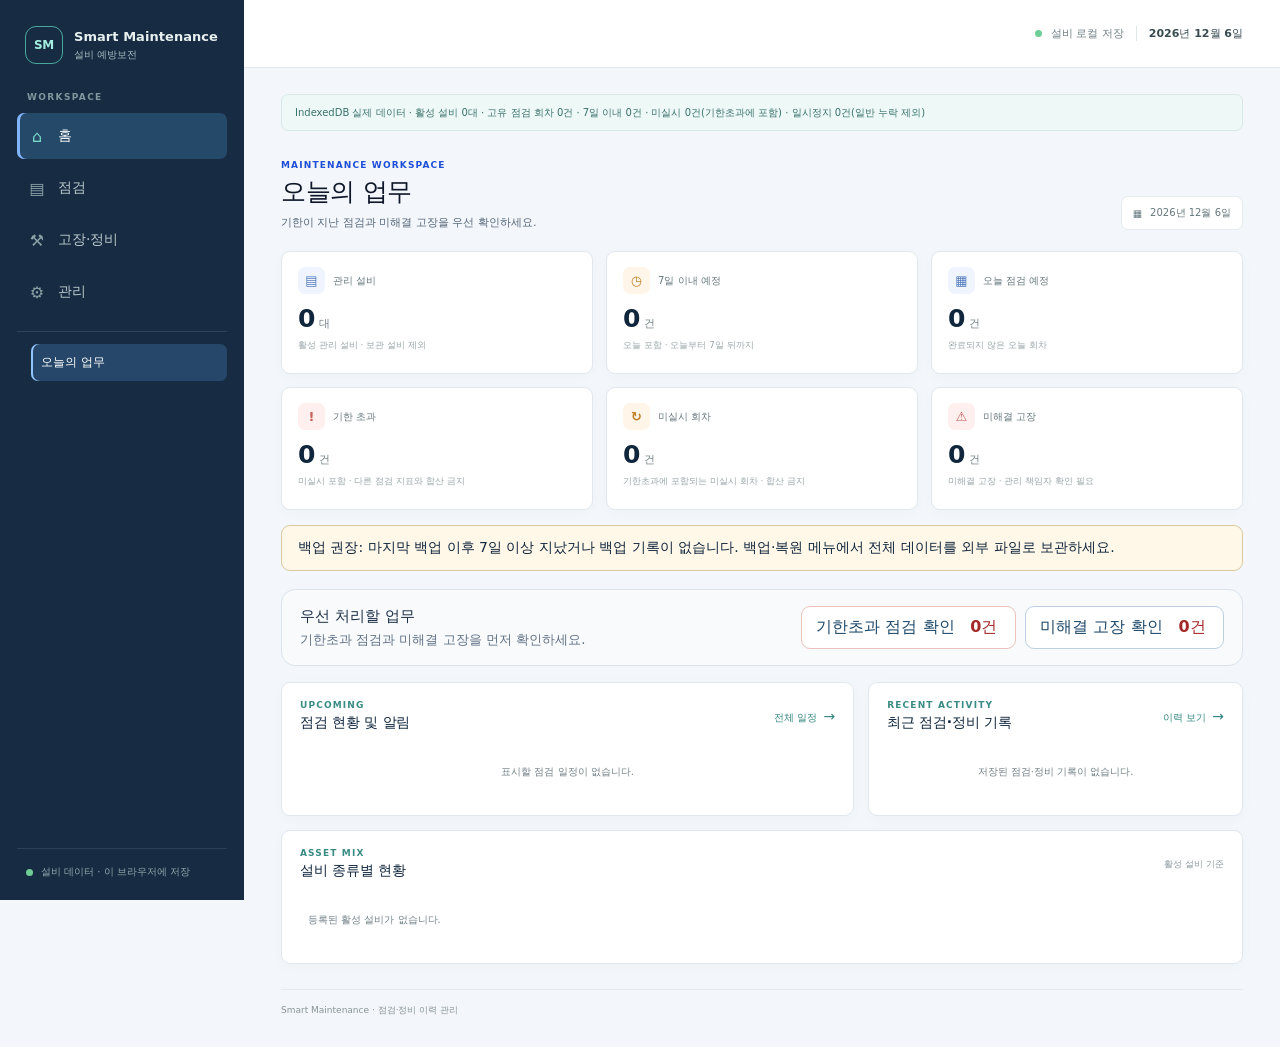
==== index.html @ 2bb88619 "feat: publish Smart Maintenance standalone application (UX phase 1 fix)" ====
<!doctype html>
<html lang="ko">
<head>
  <meta charset="utf-8"><meta name="viewport" content="width=device-width, initial-scale=1"><meta name="theme-color" content="#142a32"><meta name="description" content="Smart Maintenance 설비 예방보전 관리 화면"><title>Smart Maintenance | 설비 관리</title>
  
  
<style>
:root{font-family:'Noto Sans KR',system-ui,-apple-system,BlinkMacSystemFont,'Segoe UI',sans-serif;color:#192b31;background:#f5f7f8;font-synthesis:none;text-rendering:optimizeLegibility;--ink:#192b31;--muted:#78868b;--line:#e6ebed;--teal:#18847d;--navy:#142a32;--surface:#fff;--shadow:0 5px 22px rgba(24,48,55,.035)}
*{box-sizing:border-box}body{margin:0;min-width:320px;min-height:100vh}button{font:inherit}.app-shell{min-height:100vh}.sidebar{position:fixed;inset:0 auto 0 0;width:244px;background:var(--navy);color:#e8f0f0;padding:26px 17px 18px;display:flex;flex-direction:column;z-index:5}.brand{display:flex;gap:11px;align-items:center;padding:0 8px;color:inherit;text-decoration:none}.brand-mark{flex:none;width:38px;height:38px;display:grid;place-items:center;border:1px solid #4ba69e;border-radius:11px;color:#a4eee1;font-size:12px;font-weight:700;letter-spacing:-.3px}.brand-text strong,.brand-text small{display:block}.brand-text strong{font-size:13px;letter-spacing:.05px}.brand-text small{font-size:10px;color:#a7bbbf;margin-top:4px}.nav-caption{font-size:9px;letter-spacing:1.35px;color:#7f989d;margin:43px 10px 11px;font-weight:700}.primary-nav{display:grid;gap:5px}.nav-link{display:flex;align-items:center;gap:12px;width:100%;height:43px;padding:0 11px;border:0;border-radius:7px;background:transparent;color:#b9c8ca;text-align:left;font-size:12px;font-weight:500;cursor:pointer;transition:background .15s,color .15s}.nav-link:hover{background:rgba(255,255,255,.07);color:white}.nav-link.is-active{background:#20444a;color:#eafffa;box-shadow:inset 2px 0 #4bd0b7}.nav-icon{width:18px;text-align:center;font-size:16px;color:#8aa3a6}.nav-link.is-active .nav-icon{color:#78dbca}.sidebar-bottom{margin-top:auto;border-top:1px solid rgba(218,238,238,.11);padding:16px 9px 3px;display:flex;align-items:center;gap:8px;color:#91a9ad;font-size:10px}.local-indicator,.status-dot{width:7px;height:7px;border-radius:50%;background:#6fce95}.main-column{margin-left:244px;min-height:100vh}.topbar{height:68px;background:#fff;border-bottom:1px solid #e9eeee;display:flex;align-items:center;justify-content:flex-end;padding:0 37px}.topbar-meta{display:flex;align-items:center;gap:9px;color:#718187;font-size:11px}.topbar-divider{height:15px;width:1px;background:#e0e7e8;margin:0 3px}.topbar-meta time{color:#374b51;font-weight:600}.mobile-brand,.mobile-nav{display:none}.content{max-width:1320px;padding:26px 37px 30px;margin:auto}.demo-banner{display:flex;align-items:center;gap:9px;padding:10px 13px;border:1px solid #d8eae7;background:#eef8f6;color:#39716b;border-radius:7px;font-size:10px;line-height:1.5}.demo-banner.is-error{border-color:#f0d4d1;background:#fff3f1;color:#a9453f}.demo-banner span{font-size:14px}.page-heading{display:flex;align-items:flex-end;justify-content:space-between;margin:29px 0 21px}.eyebrow{margin:0 0 7px;color:#398c84;font-size:9px;font-weight:700;letter-spacing:1.15px}.page-heading h1{margin:0;font-size:25px;letter-spacing:-.8px;line-height:1.2}.page-subtitle{margin:8px 0 0;color:#7d898e;font-size:11px}.date-chip{display:flex;gap:8px;align-items:center;color:#64777c;background:#fff;border:1px solid var(--line);border-radius:7px;padding:9px 11px;font-size:10px}.metric-grid{display:grid;grid-template-columns:repeat(4,minmax(0,1fr));gap:13px;margin-bottom:15px}.metric-card,.panel{background:var(--surface);border:1px solid #e8edef;border-radius:9px;box-shadow:var(--shadow)}.metric-card{padding:15px 16px 14px;min-height:123px}.metric-head{display:flex;align-items:center;gap:8px}.metric-icon{display:grid;place-items:center;width:27px;height:27px;border-radius:7px;font-size:13px;font-weight:700}.metric-icon.blue{color:#4e79bd;background:#eff4ff}.metric-icon.amber{color:#c18126;background:#fff5e8}.metric-icon.red{color:#c85e5a;background:#fff0ef}.metric-icon.green{color:#348767;background:#eaf7ef}.metric-label{color:#65767b;font-size:10px;font-weight:500}.metric-value{display:block;margin-top:12px;font-size:25px;line-height:1;font-weight:700;letter-spacing:-.6px}.metric-value span{font-size:11px;font-weight:500;color:#718187;margin-left:4px;letter-spacing:0}.metric-foot{display:block;color:#9aa5a8;font-size:9px;margin-top:8px}.dashboard-grid{display:grid;grid-template-columns:minmax(0,1.3fr) minmax(290px,.85fr);gap:14px;margin-bottom:14px}.panel{padding:17px 18px}.panel-heading{display:flex;align-items:center;justify-content:space-between;gap:12px;margin-bottom:14px}.panel-heading .eyebrow{margin-bottom:4px}.panel-heading h2{font-size:14px;letter-spacing:-.25px;margin:0}.text-button{border:0;background:transparent;color:#34877f;font-size:10px;cursor:pointer;padding:5px 0;white-space:nowrap}.text-button:hover{color:#155e59}.text-button span{font-size:14px;margin-left:3px}.due-list,.activity-list{display:grid}.due-row{display:grid;grid-template-columns:8px minmax(0,1fr) auto;align-items:center;gap:11px;padding:12px 0;border-top:1px solid #eff2f2}.due-row:first-child{border-top:0;padding-top:2px}.due-mark{width:7px;height:7px;border-radius:50%;background:#52a98b}.due-mark.overdue{background:#d86b63}.due-mark.today{background:#d59b47}.due-mark.soon{background:#568ec4}.due-mark.planned{background:#52a98b}.due-copy{min-width:0}.due-copy strong,.due-copy span{display:block;overflow:hidden;text-overflow:ellipsis;white-space:nowrap}.due-copy strong{font-size:10px;font-weight:600}.due-copy span{margin-top:4px;color:#89969a;font-size:9px}.due-date{text-align:right}.due-date small{display:block;color:#89969a;font-size:9px;margin-top:5px}.pill{display:inline-block;white-space:nowrap;border-radius:20px;padding:4px 7px;font-size:8px;font-weight:600}.pill-red{background:#fff0ef;color:#b8514d}.pill-amber{background:#fff4e5;color:#a97122}.pill-blue{background:#edf5ff;color:#4777ad}.pill-green{background:#edf7f1;color:#438466}.activity-row{display:grid;grid-template-columns:25px minmax(0,1fr) auto;gap:9px;align-items:center;border-top:1px solid #eff2f2;padding:13px 0}.activity-row:first-child{border-top:0;padding-top:2px}.result-icon{width:24px;height:24px;display:grid;place-items:center;border-radius:7px;font-size:11px;font-weight:700}.result-ok{color:#348767;background:#eaf7ef}.result-warn{color:#bd812b;background:#fff4e5}.activity-row strong,.activity-row small{display:block}.activity-row strong{font-size:9px;font-weight:600;overflow:hidden;text-overflow:ellipsis;white-space:nowrap}.activity-row small{font-size:8px;color:#89969a;margin-top:4px}.activity-row time{color:#8b989c;font-size:9px;white-space:nowrap}.type-panel{margin-bottom:15px}.subtle-label{color:#8c999d;font-size:9px}.type-list{display:flex;flex-wrap:wrap;gap:8px}.type-chip{display:flex;align-items:center;gap:13px;background:#f5f8f8;border:1px solid #edf1f1;border-radius:6px;padding:8px 10px;color:#63757a;font-size:9px}.type-chip b{color:#2b474c;font-size:10px}.table-panel{padding:18px 19px}.table-wrap{overflow-x:auto;width:100%}table{width:100%;min-width:640px;border-collapse:collapse;text-align:left}th{padding:10px;background:#f7f9f9;color:#78868a;font-size:9px;font-weight:600;white-space:nowrap;border-bottom:1px solid #e9eeee}td{padding:12px 10px;border-bottom:1px solid #eff2f2;color:#68787d;font-size:10px;white-space:nowrap}tbody tr:last-child td{border-bottom:0}.primary-cell{color:#263c42;font-weight:600}.view-note{color:#849196;font-size:10px;margin:13px 2px}.notice-card{margin-top:14px;padding:14px 16px;border:1px solid #e9eddb;border-radius:8px;background:#fbfcf6}.notice-card strong{font-size:10px;color:#615d3f}.notice-card p{margin:6px 0 0;color:#88856d;font-size:10px;line-height:1.6}.page-footer{display:flex;justify-content:space-between;gap:20px;border-top:1px solid #e4e9ea;padding-top:13px;margin-top:25px;color:#879498;font-size:9px;line-height:1.6}.page-footer span{text-align:right}.view-panel[hidden]{display:none}.dashboard-empty{margin:0;padding:18px 8px;text-align:center;color:#89969a;font-size:10px;line-height:1.6}
@media(max-width:1050px){.sidebar{width:215px}.main-column{margin-left:215px}.content{padding-left:25px;padding-right:25px}.topbar{padding:0 25px}.dashboard-grid{grid-template-columns:minmax(0,1fr) minmax(260px,.8fr)}.metric-grid{gap:9px}.metric-card{padding-left:12px;padding-right:12px}}
@media(max-width:760px){.sidebar{display:none}.main-column{margin-left:0}.topbar{height:58px;padding:0 17px;justify-content:space-between}.mobile-brand{display:flex;align-items:center;gap:9px}.mobile-brand .brand-mark{width:30px;height:30px;border-radius:9px;font-size:10px}.mobile-brand strong{font-size:11px}.topbar-meta{font-size:9px;gap:7px}.mobile-nav{display:flex;gap:5px;overflow-x:auto;background:#fff;border-bottom:1px solid #e9eeee;padding:0 13px;scrollbar-width:none}.mobile-nav::-webkit-scrollbar{display:none}.mobile-nav .nav-link{height:43px;width:auto;flex:none;padding:0 11px;border-radius:0;color:#7d898e;font-size:10px;white-space:nowrap}.mobile-nav .nav-link:hover{background:transparent;color:#315a5b}.mobile-nav .nav-link.is-active{background:transparent;color:#167970;box-shadow:inset 0 -2px #2b9a8c}.content{padding:17px 16px 25px}.demo-banner{font-size:9px;padding:9px 10px}.page-heading{margin:23px 0 16px}.page-heading h1{font-size:22px}.date-chip{font-size:9px;padding:8px}.metric-grid{grid-template-columns:repeat(2,minmax(0,1fr));gap:9px}.metric-card{min-height:108px;padding:12px}.metric-value{font-size:23px;margin-top:9px}.metric-foot{margin-top:6px}.dashboard-grid{grid-template-columns:1fr;gap:10px}.panel{padding:15px}.activity-panel{padding-bottom:7px}.type-list{gap:6px}.type-chip{padding:7px 8px;gap:8px}.page-footer{display:block}.page-footer span{display:block;text-align:left;margin-top:4px}}
@media(max-width:380px){.topbar-meta{font-size:8px}.content{padding-left:12px;padding-right:12px}.metric-card{padding:10px}.metric-label{font-size:9px}.panel-heading h2{font-size:13px}.due-row{gap:8px}.type-chip{font-size:8px}}
/* 본문 설비·기록 모듈 스타일은 기존 규칙을 유지합니다. */
.equipment-layout{display:grid;grid-template-columns:minmax(250px,.72fr) minmax(0,1.5fr);gap:15px;align-items:start}.equipment-form-panel{padding:18px}.equipment-form-panel .panel-heading{margin-bottom:17px}#equipment-form{display:grid;gap:8px}.field-label{display:block;margin-top:4px;color:#465b60;font-size:10px;font-weight:600}.field-label span{color:#bd5d54}#equipment-form input,#equipment-form select,.checklist-inputs input,.checklist-inputs textarea{width:100%;min-height:39px;padding:9px 10px;border:1px solid #dfe7e8;border-radius:6px;background:#fff;color:#263c42;font:inherit;font-size:11px;outline:none;resize:vertical}#equipment-form input:focus,#equipment-form select:focus,.checklist-inputs input:focus,.checklist-inputs textarea:focus{border-color:#4aaca0;box-shadow:0 0 0 3px rgba(46,151,139,.12)}#equipment-form input:disabled{background:#f4f6f6;color:#758387;cursor:not-allowed}.primary-button,.secondary-button{min-height:40px;margin-top:8px;padding:9px 14px;border:0;border-radius:6px;font-size:11px;font-weight:600;cursor:pointer}.primary-button{background:#18847d;color:#fff}.primary-button:hover:not(:disabled){background:#126e68}.primary-button:disabled{cursor:not-allowed;opacity:.55}.secondary-button{margin-top:0;border:1px solid #dfe7e8;background:#fff;color:#52666b}.secondary-button[hidden]{display:none}.edit-button,.archive-button,.restore-button,.checklist-open-button,.checklist-edit-button,.checklist-delete-button{min-height:30px;padding:5px 9px;border:1px solid #dce8e6;border-radius:5px;background:#f4faf9;color:#19766e;font-size:10px;font-weight:600;cursor:pointer}.archive-button{margin-left:5px;border-color:#eadfce;background:#fffaf3;color:#916424}.checklist-open-button{margin-right:5px}.form-message{min-height:16px;margin:0;color:#347b6c;font-size:10px;line-height:1.5}.form-message.is-error{color:#b14f49}.equipment-list-panel,.maintenance-panel{min-width:0}.local-data-note{margin:0 0 12px;color:#829094;font-size:9px;line-height:1.5}.equipment-list-tabs{display:flex;gap:3px;border-bottom:1px solid #e8eeee;margin-bottom:10px}.equipment-list-tab{padding:9px 11px;border:0;border-bottom:2px solid transparent;background:transparent;color:#78868b;font-size:10px;font-weight:600;cursor:pointer}.equipment-list-tab.is-active{border-bottom-color:#278f84;color:#19776e}.equipment-list-view[hidden],.checklist-editor-panel[hidden],.maintenance-panel[hidden],.inspection-panel[hidden]{display:none}.equipment-list-panel table{min-width:700px}.empty-table-cell{text-align:center!important;padding:30px 12px!important;color:#89969a!important;white-space:normal!important}.checklist-editor-panel,.maintenance-panel{margin-top:15px;scroll-margin-top:18px}.checklist-heading,.maintenance-heading{align-items:flex-start}.checklist-notice,.notice-card{line-height:1.6}.checklist-inputs{display:grid;grid-template-columns:minmax(0,1fr) minmax(0,1.15fr);gap:12px}.checklist-items{list-style:none;padding:0;margin:0}.checklist-item{display:flex;justify-content:space-between;gap:12px;padding:12px 2px;border-bottom:1px solid #edf0f0}.checklist-item-actions{display:flex;gap:5px;flex:none}.checklist-empty{padding:22px;text-align:center;color:#89969a;font-size:10px}.maintenance-fields,.maintenance-text-fields{display:grid;grid-template-columns:repeat(2,minmax(0,1fr));gap:12px;margin-top:13px}.maintenance-field{min-width:0}.maintenance-field input,.maintenance-field select,.maintenance-field textarea{width:100%;min-height:39px;padding:9px 10px;border:1px solid #dfe7e8;border-radius:6px;background:#fff;color:#263c42;font:inherit;font-size:11px}.maintenance-field textarea{min-height:72px}.maintenance-form-footer{display:flex;align-items:center;justify-content:space-between;gap:12px;margin-top:13px;padding-top:12px;border-top:1px solid #edf0f0}.maintenance-list-heading{display:flex;justify-content:space-between;margin:18px 1px 8px}.maintenance-panel table{min-width:930px}.maintenance-long-cell{max-width:230px;white-space:normal;line-height:1.5}.maintenance-important-badge{display:inline-block;border:1px solid #f0d9aa;border-radius:15px;padding:4px 7px;background:#fff7e9;color:#916318;font-size:8px;font-weight:700}.maintenance-inline-important{margin-left:5px;color:#9a6718;font-size:8px;font-weight:700}.maintenance-archived-note{padding:10px 12px;background:#fbfcf6;color:#817c5e;font-size:9px}.maintenance-global-panel{margin-top:15px}
@media(max-width:900px){.equipment-layout{grid-template-columns:minmax(0,1fr)}}@media(max-width:760px){.equipment-layout{gap:10px}.checklist-inputs,.maintenance-fields,.maintenance-text-fields{grid-template-columns:1fr}.maintenance-form-footer{align-items:stretch;flex-direction:column}.maintenance-panel table{min-width:930px}.equipment-list-panel table{min-width:700px}}

.metric-grid{grid-template-columns:repeat(3,minmax(0,1fr))}.metric-value{font-variant-numeric:tabular-nums}.demo-banner.is-error{border-color:#e6b1a9;background:#fff0ed;color:#963f35}.dashboard-empty{color:#718087}.due-row[data-row-type="missed"]{background:#fff8f4}@media(max-width:920px){.metric-grid{grid-template-columns:repeat(2,minmax(0,1fr))}}@media(max-width:520px){.metric-grid{grid-template-columns:1fr}}

/* Dashboard priority actions: reuse existing view navigation (data-go). */
.dashboard-actions{display:flex;justify-content:space-between;align-items:center;flex-wrap:wrap;gap:14px;margin:16px 0;padding:16px 18px;border:1px solid #dbe4ed;border-radius:14px;background:#f8fafc}.dashboard-action-copy{display:flex;flex-direction:column;gap:5px}.dashboard-action-copy strong{font-size:15px;color:#1d3148}.dashboard-action-copy small{color:#607286}.dashboard-action-links{display:flex;flex-wrap:wrap;gap:9px}.dashboard-action-button{display:flex;align-items:center;justify-content:space-between;gap:12px;padding:10px 14px;border:1px solid #bdd0e2;border-radius:9px;background:#fff;color:#1c4768;font-weight:700;cursor:pointer}.dashboard-action-button:hover,.dashboard-action-button:focus-visible{background:#e9f4ff;outline-offset:3px}.dashboard-action-button b{min-width:34px;text-align:center;color:#a42929}.dashboard-action-overdue{border-color:#e9c2ba}@media(max-width:520px){.dashboard-action-links,.dashboard-action-button{width:100%}}

.inspection-panel{margin-top:15px;scroll-margin-top:18px}.inspection-panel[hidden]{display:none}.inspection-heading{align-items:flex-start;margin-bottom:13px}.inspection-heading h2{font-size:16px;margin:0}.inspection-equipment-meta{margin:6px 0 0;color:#78868b;font-size:10px}.inspection-close{min-height:33px;padding:6px 11px;font-size:10px}.inspection-notice{padding:10px 12px;border:1px solid #e9eddb;border-radius:7px;background:#fbfcf6;color:#77745b;font-size:9px;line-height:1.6}.inspection-fields,.inspection-notes{display:grid;grid-template-columns:repeat(2,minmax(0,1fr));gap:12px;margin-top:13px}.inspection-field{min-width:0}.inspection-field .field-label{margin:0 0 6px}.inspection-field input,.inspection-field textarea{width:100%;min-height:39px;padding:9px 10px;border:1px solid #dfe7e8;border-radius:6px;background:#fff;color:#263c42;font:inherit;font-size:11px;outline:none;resize:vertical}.inspection-field textarea{min-height:72px}.inspection-field input:focus,.inspection-field textarea:focus{border-color:#4aaca0;box-shadow:0 0 0 3px rgba(46,151,139,.12)}.inspection-items-heading{display:flex;align-items:center;justify-content:space-between;margin:19px 1px 8px}.inspection-items-heading h3,.history-detail h3{margin:0;color:#40565b;font-size:11px}.inspection-items{display:grid;gap:8px}.inspection-item{min-width:0;margin:0;padding:11px 12px;border:1px solid #e8eeee;border-radius:7px}.inspection-item legend{padding:0 4px;color:#2b4147;font-size:10px;font-weight:600}.inspection-guidance{margin:2px 0 8px;color:#7c898d;font-size:9px;line-height:1.5}.inspection-choices{display:flex;flex-wrap:wrap;gap:7px}.inspection-choice{display:flex;align-items:center;gap:6px;min-height:31px;padding:5px 10px;border:1px solid #e1e8e8;border-radius:6px;background:#fff;color:#637378;font-size:10px;cursor:pointer}.inspection-choice:has(input:checked){border-color:#76b8aa;background:#eff8f5;color:#216f63;font-weight:600}.inspection-choice input{margin:0;accent-color:#18847d}.choice-caution:has(input:checked){border-color:#e3b85f;background:#fff8e9;color:#9b6d18}.choice-failure:has(input:checked){border-color:#e2a09a;background:#fff2f0;color:#aa4942}.inspection-empty{padding:19px 10px;text-align:center;color:#89969a;font-size:10px}.inspection-form-footer{display:flex;align-items:center;justify-content:space-between;gap:12px;margin-top:13px;padding-top:12px;border-top:1px solid #edf0f0}.inspection-form-footer .primary-button{flex:none;margin:0}.inspection-form-footer .form-message{flex:1}.inspection-form-footer .form-message.is-error{color:#b14f49}.result-normal,.result-caution,.result-failure{border-radius:20px;padding:4px 7px;font-size:8px;font-weight:600}.result-normal{background:#edf7f1;color:#438466}.result-caution{background:#fff4e5;color:#a97122}.result-failure{background:#fff0ef;color:#b8514d}.history-record-panel table{min-width:570px}.history-heading{align-items:flex-end}.history-controls{display:flex;align-items:center;gap:9px}.history-filter-clear{padding:6px 9px;border:1px solid #dce8e6;border-radius:5px;background:#f4faf9;color:#19766e;font-size:9px;font-weight:600;cursor:pointer}.history-filter-clear[hidden]{display:none}.history-detail-button,.history-equipment-button,.inspection-start-button{min-height:29px;padding:5px 8px;border:1px solid #dce8e6;border-radius:5px;background:#f4faf9;color:#19766e;font-size:9px;font-weight:600;cursor:pointer}.history-detail-button:hover,.history-filter-clear:hover,.history-equipment-button:hover,.inspection-start-button:hover{background:#e8f5f2}.history-asset-code{display:block;margin-top:4px;color:#89969a;font-size:8px;font-weight:400}.history-empty.is-error{color:#b14f49!important}.history-detail-row td{white-space:normal;padding:0 10px 13px;background:#fafcfc}.history-detail{padding:13px;border:1px solid #e8eeee;border-radius:7px;background:#fff}.history-item-results{list-style:none;margin:9px 0 0;padding:0}.history-item-result{display:grid;grid-template-columns:minmax(0,1fr) auto;align-items:center;gap:8px;padding:8px 0;border-bottom:1px solid #f0f2f2}.history-item-result:last-child{border-bottom:0}.history-item-name{color:#3f555a;font-size:9px;font-weight:600}.history-guidance{grid-column:1/-1;color:#839094;font-size:8px}.history-extra-fields{display:grid;grid-template-columns:repeat(2,minmax(0,1fr));gap:10px;margin-top:12px}.history-extra{padding:10px;border-radius:6px;background:#f7f9f9}.history-extra strong{color:#53686d;font-size:9px}.history-extra p{margin:5px 0 0;color:#748287;font-size:9px;line-height:1.6;white-space:pre-wrap;overflow-wrap:anywhere}.history-created-at{margin:10px 0 0;color:#9aa4a7;font-size:8px}.history-equipment-button{margin-left:4px}.checklist-open-button+.inspection-start-button,.checklist-open-button+.history-equipment-button{margin-left:3px}.inspection-start-button{border-color:#cfe5e0;background:#f0f8f6}
@media(max-width:760px){.inspection-fields,.inspection-notes{grid-template-columns:1fr;gap:9px}.inspection-form-footer{align-items:stretch;flex-direction:column}.inspection-form-footer .primary-button{width:100%}.history-extra-fields{grid-template-columns:1fr}.inspection-item{padding:10px}.inspection-choices{gap:5px}.inspection-choice{flex:1;justify-content:center;min-width:76px}.history-heading{align-items:flex-start}.history-controls{flex-direction:column;align-items:flex-end;gap:5px}}
@media(max-width:380px){.inspection-choice{min-width:67px;padding:5px 7px;font-size:9px}.history-detail{padding:9px}.history-item-result{gap:5px}}

.maintenance-panel{margin-top:15px;scroll-margin-top:18px}.maintenance-panel[hidden]{display:none}.maintenance-heading{align-items:flex-start;margin-bottom:13px}.maintenance-heading h2{font-size:16px;margin:0}.maintenance-equipment-meta{margin:6px 0 0;color:#78868b;font-size:10px}.maintenance-close{min-height:33px;padding:6px 11px;font-size:10px}.maintenance-fields,.maintenance-text-fields{display:grid;grid-template-columns:repeat(2,minmax(0,1fr));gap:12px;margin-top:13px}.maintenance-field{min-width:0}.maintenance-field .field-label{margin:0 0 6px}.maintenance-field input,.maintenance-field select,.maintenance-field textarea{width:100%;min-height:39px;padding:9px 10px;border:1px solid #dfe7e8;border-radius:6px;background:#fff;color:#263c42;font:inherit;font-size:11px;outline:none;resize:vertical}.maintenance-field textarea{min-height:72px}.maintenance-field input:focus,.maintenance-field select:focus,.maintenance-field textarea:focus{border-color:#4aaca0;box-shadow:0 0 0 3px rgba(46,151,139,.12)}.maintenance-form-footer{display:flex;align-items:center;justify-content:space-between;gap:12px;margin-top:13px;padding-top:12px;border-top:1px solid #edf0f0}.maintenance-form-footer .primary-button{flex:none;margin:0}.maintenance-form-footer .form-message{flex:1}.maintenance-form-footer .form-message.is-error{color:#b14f49}.maintenance-list-heading{display:flex;align-items:center;justify-content:space-between;margin:18px 1px 8px}.maintenance-list-heading h3{margin:0;color:#40565b;font-size:11px}.maintenance-panel table{min-width:930px}.maintenance-long-cell{max-width:230px;white-space:normal;line-height:1.5;overflow-wrap:anywhere}.maintenance-row-button{min-height:29px;margin-left:4px;padding:5px 8px;border:1px solid #dce8e6;border-radius:5px;background:#f4faf9;color:#19766e;font-size:9px;font-weight:600;cursor:pointer;white-space:nowrap}.maintenance-row-button:hover{background:#e8f5f2}.maintenance-row-button:disabled{opacity:.55;cursor:wait}.maintenance-important-badge{display:inline-block;border:1px solid #f0d9aa;border-radius:15px;padding:4px 7px;background:#fff7e9;color:#916318;font-size:8px;font-weight:700;white-space:nowrap}.maintenance-inline-important{display:inline-block;margin-left:5px;border-radius:10px;padding:3px 6px;background:#fff3df;color:#9a6718;font-size:8px;font-weight:700}.maintenance-retention-standard{color:#819094;font-size:9px;white-space:nowrap}.maintenance-retention-note,.maintenance-archived-note{margin:12px 1px 0;color:#817c5e;font-size:9px;line-height:1.6}.maintenance-archived-note{padding:10px 12px;border:1px solid #e9eddb;border-radius:7px;background:#fbfcf6}.maintenance-archived-note[hidden]{display:none}.maintenance-global-panel{margin-top:15px}.maintenance-global-panel table{min-width:1020px}.maintenance-global-panel .maintenance-retention-note{margin-top:11px}.maintenance-panel .empty-table-cell{white-space:normal}.maintenance-panel .maintenance-field textarea{font-family:inherit}
@media(max-width:760px){.maintenance-fields,.maintenance-text-fields{grid-template-columns:1fr;gap:9px}.maintenance-form-footer{align-items:stretch;flex-direction:column}.maintenance-form-footer .primary-button{width:100%}.maintenance-panel .panel-heading{align-items:flex-start}.maintenance-panel table{min-width:930px}.maintenance-global-panel table{min-width:1020px}}

.unified-history-panel{margin-top:15px;scroll-margin-top:18px}.unified-history-heading{align-items:flex-end}.unified-history-heading h2{margin:0;font-size:15px}.unified-history-filters{display:grid;grid-template-columns:minmax(150px,1.35fr) minmax(130px,1fr) minmax(135px,1fr) minmax(135px,1fr) auto;align-items:end;gap:9px;margin:0 0 12px;padding:12px;border:1px solid #edf1f1;border-radius:7px;background:#f8faf9}.unified-filter-field{display:grid;gap:5px;min-width:0;color:#63757a;font-size:9px;font-weight:600}.unified-filter-field select,.unified-filter-field input{width:100%;min-height:35px;padding:7px 8px;border:1px solid #dfe7e8;border-radius:5px;background:#fff;color:#263c42;font:inherit;font-size:10px;outline:none}.unified-filter-field select:focus,.unified-filter-field input:focus{border-color:#4aaca0;box-shadow:0 0 0 3px rgba(46,151,139,.12)}.unified-filter-reset{min-height:35px;padding:7px 10px;font-size:9px;white-space:nowrap}.unified-history-message{min-height:16px;margin:0 1px 5px;color:#b14f49;font-size:9px}.unified-history-table{min-width:760px}.unified-history-table td{vertical-align:middle}.unified-history-table .unified-asset-cell{white-space:normal;min-width:140px}.unified-asset-code{display:block;margin-top:4px;color:#89969a;font-size:8px;font-weight:400}.unified-archived-badge,.unified-important-badge{display:inline-block;margin:4px 0 0 5px;padding:3px 6px;border:1px solid #e6e5d6;border-radius:12px;background:#f8f8ef;color:#77734d;font-size:8px;font-weight:600;white-space:nowrap}.unified-important-badge{border-color:#f0d9aa;background:#fff7e9;color:#916318}.unified-maintenance-type{display:inline-block}.unified-result{display:inline-block;padding:4px 7px;border-radius:18px;background:#f0f3f3;color:#68787d;font-size:8px;font-weight:600;white-space:nowrap}.unified-result-normal{background:#edf7f1;color:#438466}.unified-result-caution{background:#fff4e5;color:#a97122}.unified-result-failure{background:#fff0ef;color:#b8514d}.unified-important-row>td{background:#fffdf8}.unified-detail-button{min-height:29px;padding:5px 8px;border:1px solid #dce8e6;border-radius:5px;background:#f4faf9;color:#19766e;font-size:9px;font-weight:600;cursor:pointer;white-space:nowrap}.unified-detail-button:hover{background:#e8f5f2}.unified-history-detail-row td{padding:0 10px 13px;background:#fafcfc;white-space:normal}.unified-history-detail{padding:13px;border:1px solid #e8eeee;border-radius:7px;background:#fff}.unified-history-detail h3{margin:0;color:#40565b;font-size:11px}.unified-detail-list{list-style:none;margin:9px 0 0;padding:0}.unified-detail-item{display:grid;grid-template-columns:minmax(0,1fr) auto;align-items:center;gap:8px;padding:8px 0;border-bottom:1px solid #f0f2f2}.unified-detail-item:last-child{border-bottom:0}.unified-detail-name{color:#3f555a;font-size:9px;font-weight:600}.unified-detail-guidance{grid-column:1/-1;color:#839094;font-size:8px}.unified-detail-empty{padding:8px 0;color:#89969a;font-size:9px}.unified-detail-extras{display:grid;grid-template-columns:repeat(2,minmax(0,1fr));gap:9px;margin-top:12px}.unified-detail-field{min-width:0;padding:10px;border-radius:6px;background:#f7f9f9}.unified-detail-field strong{color:#53686d;font-size:9px}.unified-detail-field p{margin:5px 0 0;color:#748287;font-size:9px;line-height:1.6;white-space:pre-wrap;overflow-wrap:anywhere}.unified-important-note{margin:10px 0 0;color:#916318;font-size:9px}.unified-created-at{margin:10px 0 0;color:#9aa4a7;font-size:8px}.unified-history-note{line-height:1.6}.unified-history-legacy-hooks{display:none!important}
@media(max-width:900px){.unified-history-filters{grid-template-columns:repeat(2,minmax(0,1fr))}.unified-filter-reset{align-self:end}.unified-history-table{min-width:760px}}
@media(max-width:760px){.unified-history-heading{align-items:flex-start}.unified-history-filters{grid-template-columns:1fr 1fr;padding:10px;gap:8px}.unified-history-filters .unified-filter-field:first-child{grid-column:1/-1}.unified-filter-reset{width:100%}.unified-detail-extras{grid-template-columns:1fr}.unified-history-detail{padding:10px}}
@media(max-width:380px){.unified-history-filters{grid-template-columns:1fr}.unified-history-filters .unified-filter-field:first-child{grid-column:auto}.unified-history-heading h2{font-size:13px}}

@media(max-width:660px){.unified-detail-button{min-height:44px}}

.plans-panel{margin-top:15px;scroll-margin-top:18px}.plans-panel[hidden]{display:none}.plans-heading{align-items:flex-start;margin-bottom:13px}.plans-heading h2{margin:0;font-size:16px}.plans-equipment-meta{margin:6px 0 0;color:#78868b;font-size:10px}.plans-close{min-height:33px;padding:6px 11px;font-size:10px}.plans-note{margin:0 0 13px;padding:11px 13px;border:1px solid #e9eddb;border-radius:7px;background:#fbfcf6;color:#77745b;font-size:9px;line-height:1.6}.plans-fields{display:grid;grid-template-columns:repeat(4,minmax(0,1fr));gap:11px;padding:13px;background:#f8faf9;border:1px solid #edf1f1;border-radius:7px}.plan-field{min-width:0}.plan-field .field-label{margin:0 0 6px}.plan-field input,.plan-field select{width:100%;min-height:39px;padding:9px 10px;border:1px solid #dfe7e8;border-radius:6px;background:#fff;color:#263c42;font:inherit;font-size:11px;outline:none}.plan-field input:focus,.plan-field select:focus{border-color:#4aaca0;box-shadow:0 0 0 3px rgba(46,151,139,.12)}.plan-field-hint{display:block;margin-top:5px;color:#7c898d;font-size:9px;line-height:1.45}.plans-form-footer{display:flex;align-items:center;justify-content:space-between;gap:12px;margin-top:10px}.plans-form-footer .form-message{flex:1}.plans-form-actions{display:flex;align-items:center;gap:7px;flex:none}.plans-form-actions .primary-button,.plans-form-actions .secondary-button{min-height:39px;margin:0}.plans-list-heading{display:flex;align-items:center;justify-content:space-between;margin:18px 1px 8px}.plans-list-heading h3{margin:0;color:#40565b;font-size:11px}.plans-list{list-style:none;padding:0;margin:0;border-top:1px solid #edf0f0}.plan-item{display:flex;align-items:center;justify-content:space-between;gap:12px;padding:12px 2px;border-bottom:1px solid #edf0f0}.plan-item-copy{min-width:0}.plan-item-copy strong,.plan-item-copy span{display:block}.plan-item-copy strong{color:#2b4147;font-size:10px}.plan-item-copy span{margin-top:5px;color:#7c898d;font-size:9px;line-height:1.45}.plan-item-copy .plan-next-date{color:#315e59;font-weight:600}.plan-item-copy .plan-status-unset,.plan-item-copy .plan-status-error{color:#a3483e}.plan-item-copy .plan-status-pending{color:#8b6a26}.plans-open-button,.plans-edit-button{min-height:30px;padding:5px 9px;border:1px solid #dce8e6;border-radius:5px;background:#f4faf9;color:#19766e;font-size:10px;font-weight:600;cursor:pointer;white-space:nowrap}.plans-open-button{margin-left:5px}.plans-open-button:hover:not(:disabled),.plans-edit-button:hover{background:#e8f5f2}.plans-open-button:disabled{opacity:.55;cursor:wait}.plans-empty{padding:22px 8px;text-align:center;color:#89969a;font-size:10px}
@media(max-width:1050px){.plans-fields{grid-template-columns:repeat(2,minmax(0,1fr))}}
@media(max-width:760px){.plans-fields{grid-template-columns:1fr;gap:9px}.plans-form-footer{align-items:stretch;flex-direction:column}.plans-form-actions{width:100%}.plans-form-actions button{flex:1}.plans-panel .panel-heading{align-items:flex-start}}

.plans-audit-fields{display:grid;grid-template-columns:repeat(auto-fit,minmax(190px,1fr));gap:12px;margin:12px 0}.plans-audit-fields[hidden]{display:none}.plans-audit-fields textarea{width:100%;min-height:72px}.plan-lifecycle{display:flex;flex-wrap:wrap;gap:8px;margin-top:8px;align-items:center}.plan-lifecycle>input{min-width:125px;flex:1 1 130px;padding:7px;border:1px solid var(--border,#cbd5e1);border-radius:6px}.plan-lifecycle [data-lifecycle-log]{width:100%;padding:8px 12px;border:1px solid #cbd5e1;border-radius:6px;font-size:0.88rem;overflow-wrap:anywhere}.plan-lifecycle [data-lifecycle-log][hidden]{display:none}.inspection-correction-form{display:grid;gap:10px;padding:10px;border:1px solid #cbd5e1;margin-top:8px}.inspection-correction-form label{display:flex;flex-direction:column;gap:4px}.inspection-correction-form input,.inspection-correction-form select,.inspection-correction-form textarea{max-width:100%;padding:8px;border:1px solid #cbd5e1;border-radius:5px}.inspection-correction-form textarea{min-height:58px}

.plan-checklist-editor{margin-top:14px;padding:14px;border:1px solid #e5eded;border-radius:8px;background:#fbfdfd;scroll-margin-top:18px}.plan-checklist-editor[hidden],.archive-plan-checklists[hidden]{display:none}.plan-checklist-heading{align-items:flex-start;margin-bottom:10px}.plan-checklist-heading h3{margin:0;color:#2b4147;font-size:13px}.plan-checklist-meta,.archive-plan-checklists-meta{margin:5px 0 0;color:#78868b;font-size:9px}.plan-checklist-heading>.secondary-button,.archive-plan-checklists-heading>.secondary-button{min-height:32px;padding:6px 10px;font-size:9px}.plan-checklist-note,.archive-plan-checklists-note{margin:0 0 11px;padding:10px 12px;border:1px solid #e9eddb;border-radius:7px;background:#fbfcf6;color:#77745b;font-size:9px;line-height:1.6}.plan-checklist-setup{padding:12px;border:1px solid #e7eeee;border-radius:7px;background:#f8faf9}.plan-checklist-setup[hidden],#plan-checklist-form[hidden]{display:none}.plan-checklist-setup>p{margin:0 0 10px;color:#65767b;font-size:9px;line-height:1.5}.plan-checklist-setup-actions{display:flex;flex-wrap:wrap;gap:8px}.plan-checklist-setup-actions .secondary-button{min-height:35px;margin:0;padding:7px 10px;font-size:9px}.plan-checklist-fields{display:grid;grid-template-columns:minmax(0,1fr) minmax(0,1.15fr);gap:10px;padding:11px;border:1px solid #edf1f1;border-radius:7px;background:#fff}.plan-checklist-field{min-width:0}.plan-checklist-field .field-label{margin:0 0 6px}.plan-checklist-field input,.plan-checklist-field textarea{width:100%;min-height:38px;padding:8px 10px;border:1px solid #dfe7e8;border-radius:6px;background:#fff;color:#263c42;font:inherit;font-size:10px;outline:none;resize:vertical}.plan-checklist-field textarea{min-height:58px}.plan-checklist-field input:focus,.plan-checklist-field textarea:focus{border-color:#4aaca0;box-shadow:0 0 0 3px rgba(46,151,139,.12)}.plan-checklist-form-actions{display:flex;gap:7px;margin-top:8px}.plan-checklist-form-actions .primary-button,.plan-checklist-form-actions .secondary-button{min-height:35px;margin:0;padding:7px 11px;font-size:9px}.plan-checklist-form-actions .secondary-button[hidden]{display:none}.plan-checklist-editor #plan-checklist-message{margin-top:5px}.plan-checklist-list-heading{display:flex;align-items:center;justify-content:space-between;margin:14px 1px 7px}.plan-checklist-list-heading h4{margin:0;color:#40565b;font-size:10px}.plan-checklist-items,.archive-plan-list{list-style:none;margin:0;padding:0;border-top:1px solid #edf0f0}.plan-checklist-item,.archive-plan-row{display:flex;align-items:center;justify-content:space-between;gap:10px;padding:10px 2px;border-bottom:1px solid #edf0f0}.plan-checklist-item-copy,.archive-plan-row-copy{min-width:0}.plan-checklist-item-copy strong,.archive-plan-row-copy strong{display:block;color:#2b4147;font-size:10px}.plan-checklist-item-copy p,.archive-plan-item p{margin:4px 0 0;color:#7c898d;font-size:9px;line-height:1.5;white-space:pre-wrap;overflow-wrap:anywhere}.plan-checklist-source{display:inline-block;margin-top:4px;color:#8b8a70;font-size:8px}.plan-checklist-item-actions{display:flex;flex:none;gap:5px}.plan-checklist-item-actions button{min-height:28px;padding:4px 8px;font-size:9px}.plan-checklist-open-button,.archive-plans-open-button{min-height:29px;margin-left:5px;padding:5px 9px;border:1px solid #dce8e6;border-radius:5px;background:#f4faf9;color:#19766e;font-size:9px;font-weight:600;cursor:pointer;white-space:nowrap}.plan-checklist-open-button:hover,.archive-plans-open-button:hover{background:#e8f5f2}.plan-checklist-empty,.archive-plan-empty{padding:16px 8px;text-align:center;color:#89969a;font-size:9px;line-height:1.5}.archive-plan-checklists{margin-top:14px;scroll-margin-top:18px}.archive-plan-checklists-heading{align-items:flex-start}.archive-plan-checklists-heading h2{margin:0;color:#2b4147;font-size:14px}.archive-plan-row-copy span{display:block;margin-top:4px;color:#7c898d;font-size:8px}.archive-plan-detail{margin-top:12px;padding:12px;border:1px solid #e5eded;border-radius:7px;background:#fbfdfd}.archive-plan-detail[hidden]{display:none}.archive-plan-detail-heading{display:flex;align-items:center;justify-content:space-between;gap:8px;margin-bottom:8px}.archive-plan-detail-heading h3{margin:0;color:#40565b;font-size:11px}.archive-plan-detail-heading .secondary-button{min-height:29px;padding:5px 8px;font-size:9px}.archive-plan-items{margin:0;padding-left:22px}.archive-plan-item{padding:8px 3px;border-bottom:1px solid #edf0f0;color:#41575c;font-size:9px}.archive-plan-item:last-child{border-bottom:0}.archive-plan-item strong{font-size:9px}
@media(max-width:760px){.plan-checklist-fields{grid-template-columns:1fr;gap:8px}.plan-checklist-setup-actions{flex-direction:column}.plan-checklist-setup-actions button{width:100%}.plan-checklist-item,.archive-plan-row{align-items:flex-start}.plan-checklist-item-actions{flex:none}.archive-plan-checklists-heading{align-items:flex-start}.archive-plan-row{gap:7px}}
@media(max-width:380px){.plan-checklist-item{flex-direction:column}.plan-checklist-item-actions{align-self:flex-end}.archive-plan-row{flex-direction:column}.archive-plan-row>.plan-checklist-open-button{align-self:flex-end}}

.plan-execution-panel{margin-top:14px;padding:14px;border:1px solid #e5eded;border-radius:8px;background:#fbfdfd;scroll-margin-top:18px}.plan-execution-panel[hidden]{display:none}.plan-execution-heading{align-items:flex-start;margin-bottom:10px}.plan-execution-heading h3{margin:0;color:#2b4147;font-size:13px}.plan-execution-meta{margin:5px 0 0;color:#78868b;font-size:9px}.plan-execution-heading>.secondary-button{min-height:32px;padding:6px 10px;font-size:9px}.plan-execution-note{margin:0 0 11px;padding:10px 12px;border:1px solid #e9eddb;border-radius:7px;background:#fbfcf6;color:#77745b;font-size:9px;line-height:1.6}.plan-execution-fields,.plan-execution-notes{display:grid;grid-template-columns:repeat(2,minmax(0,1fr));gap:10px;margin-top:12px}.plan-execution-field{min-width:0}.plan-execution-field .field-label{margin:0 0 6px}.plan-execution-field input,.plan-execution-field textarea{width:100%;min-height:38px;padding:8px 10px;border:1px solid #dfe7e8;border-radius:6px;background:#fff;color:#263c42;font:inherit;font-size:10px;outline:none;resize:vertical}.plan-execution-field textarea{min-height:68px}.plan-execution-field input:focus,.plan-execution-field textarea:focus{border-color:#4aaca0;box-shadow:0 0 0 3px rgba(46,151,139,.12)}.plan-execution-items-heading{display:flex;align-items:center;justify-content:space-between;margin:16px 1px 8px}.plan-execution-items-heading h4{margin:0;color:#40565b;font-size:10px}.plan-execution-items{display:grid;gap:8px}.plan-execution-item{min-width:0;margin:0;padding:10px 12px;border:1px solid #e8eeee;border-radius:7px}.plan-execution-item legend{padding:0 4px;color:#2b4147;font-size:10px;font-weight:600}.plan-execution-guidance{margin:2px 0 8px;color:#7c898d;font-size:9px;line-height:1.5}.plan-execution-choices{display:flex;flex-wrap:wrap;gap:7px}.plan-execution-choice{display:flex;align-items:center;gap:6px;min-height:31px;padding:5px 10px;border:1px solid #e1e8e8;border-radius:6px;background:#fff;color:#637378;font-size:10px;cursor:pointer}.plan-execution-choice:has(input:checked){border-color:#76b8aa;background:#eff8f5;color:#216f63;font-weight:600}.plan-execution-choice input{margin:0;accent-color:#18847d}.plan-execution-choice.choice-caution:has(input:checked){border-color:#e3b85f;background:#fff8e9;color:#9b6d18}.plan-execution-choice.choice-failure:has(input:checked){border-color:#e2a09a;background:#fff2f0;color:#aa4942}.plan-execution-footer{display:flex;align-items:center;justify-content:space-between;gap:12px;margin-top:13px;padding-top:12px;border-top:1px solid #edf0f0}.plan-execution-footer .primary-button{flex:none;margin:0}.plan-execution-footer .form-message{flex:1}.plan-execution-footer .form-message.is-error{color:#b14f49}.plan-execution-start-button{min-height:30px;margin-left:5px;padding:5px 9px;border:1px solid #cfe5e0;border-radius:5px;background:#f0f8f6;color:#19766e;font-size:10px;font-weight:600;cursor:pointer;white-space:nowrap}.plan-execution-start-button:hover:not(:disabled){background:#e3f2ee}.plan-execution-start-button:disabled{opacity:.55;cursor:wait}.plan-item-copy .plan-status-completion{color:#315e59;font-weight:600}.plan-draft-status{flex:1;color:#708086;font-size:9px;line-height:1.45}.plan-draft-status.is-error{color:#b14f49}.plan-early-control{display:flex;align-items:center;gap:6px;flex-wrap:wrap;margin-top:7px;padding-top:7px;border-top:1px solid #edf0f0}.plan-early-control label{color:#52666b;font-size:9px;font-weight:600}.plan-early-control input{width:62px;min-height:28px;padding:4px 6px;border:1px solid #dfe7e8;border-radius:5px;font:inherit;font-size:9px}.plan-early-control span{color:#77868a;font-size:9px}.plan-early-control button{min-height:27px;padding:4px 8px;font-size:9px}
@media(max-width:760px){.plan-execution-fields,.plan-execution-notes{grid-template-columns:1fr;gap:8px}.plan-execution-footer{align-items:stretch;flex-direction:column}.plan-execution-footer .primary-button{width:100%}.plan-execution-choice{flex:1;justify-content:center;min-width:76px}.plan-execution-panel .panel-heading{align-items:flex-start}}
@media(max-width:380px){.plan-execution-choice{min-width:67px;padding:5px 7px;font-size:9px}.plan-execution-panel{padding:10px}}

.plan-execution-start-warning{margin:12px 0;padding:12px 14px;border:1px solid #e7b7ad;background:#fff4f1;border-radius:8px;color:#943e31;font-size:12px;line-height:1.6}

.schedule-panel{min-width:0}.schedule-description{margin:6px 0 0;color:#78868b;font-size:10px;line-height:1.5}.schedule-toolbar{display:flex;align-items:center;gap:9px;margin:0 0 11px}.schedule-toolbar label{color:#53676c;font-size:10px;font-weight:600}.schedule-toolbar select{max-width:min(100%,360px);min-width:220px;min-height:36px;padding:7px 10px;border:1px solid #dfe7e8;border-radius:6px;background:#fff;color:#263c42;font:inherit;font-size:10px}.schedule-message{min-height:16px;margin:0 0 8px;color:#708086;font-size:9px;line-height:1.5}.schedule-message.is-error{color:#b14f49}.schedule-table{min-width:760px}.schedule-table td{vertical-align:middle}.schedule-status{display:inline-block;margin:5px 0 0 5px;padding:4px 7px;border-radius:12px;font-size:8px;font-weight:650;white-space:normal}.schedule-status-overdue{color:#b8514d;background:#fff0ef}.schedule-status-today{color:#a97122;background:#fff5e7}.schedule-status-scheduled{color:#4777ad;background:#edf5ff}.schedule-status-early{color:#438466;background:#edf7f1}.schedule-status-pending{color:#8b6a26;background:#fff8e9}.schedule-status-error,.schedule-status-setup{color:#a3483e;background:#fff5f3}.schedule-start-button{display:block;min-height:29px;margin:7px 0 0;padding:5px 9px;border:1px solid #cfe5e0;border-radius:5px;background:#f0f8f6;color:#19766e;font-size:9px;font-weight:650;cursor:pointer;white-space:nowrap}.schedule-start-button:hover:not(:disabled){background:#e3f2ee}.schedule-start-button:disabled{opacity:.55;cursor:wait}.schedule-table td:first-child{min-width:155px}.schedule-table td:nth-child(2){min-width:150px}.schedule-table td:nth-child(4){min-width:135px}.schedule-table td:nth-child(5){min-width:125px;white-space:normal;line-height:1.5}.schedule-table .empty-table-cell{white-space:normal}@media(max-width:760px){.schedule-panel{padding:14px}.schedule-toolbar{align-items:stretch;flex-direction:column;gap:5px}.schedule-toolbar select{max-width:100%;width:100%;min-width:0}.schedule-table{min-width:760px}.schedule-description{max-width:280px}}

.plan-draft-status{display:block;min-height:16px;color:#708086;font-size:9px;line-height:1.5}.plan-draft-status.is-error{color:#b14f49}.plan-execution-item{transition:border-color .15s}.plan-execution-panel .plan-execution-footer{align-items:center}@media(max-width:760px){.plan-draft-status{text-align:center}}

.backup-panel{margin-bottom:18px;padding:24px;display:flex;flex-direction:column;align-items:flex-start;gap:12px}.backup-panel>p{margin:0;line-height:1.65;color:var(--muted,#58656b)}.backup-panel input[type=password],.backup-panel input[type=file]{max-width:540px;width:100%;padding:11px 13px;border:1px solid #b5c3c6;border-radius:8px}.backup-check{display:flex;gap:10px;align-items:center;font-size:14px}.backup-summary{width:100%;white-space:pre-wrap;line-height:1.6;font-size:14px}.backup-conflicts{width:100%;max-height:340px;overflow:auto;display:flex;flex-direction:column;gap:7px}.backup-conflict{display:grid;grid-template-columns:minmax(100px,1fr) minmax(160px,2fr);gap:10px;align-items:center;border:1px solid #d1d9db;padding:10px;border-radius:7px}.backup-conflict select{width:100%;padding:8px}.backup-panel fieldset{border:1px solid #d1d9db;border-radius:8px;padding:12px;display:flex;flex-direction:column;gap:12px;width:100%}.backup-panel button[disabled]{opacity:.6;cursor:not-allowed}

.backup-reminder{padding:13px 16px;margin-bottom:18px;border:1px solid #dcc99f;background:#fff8e9;border-radius:9px;font-size:14px}

.fault-layout{display:grid;grid-template-columns:minmax(0,1fr);gap:18px}.fault-table-wrap{overflow:auto}.fault-table{width:100%;border-collapse:collapse}.fault-table th,.fault-table td{padding:10px;border-bottom:1px solid var(--border,#dce4e7);text-align:left;vertical-align:top;white-space:normal}.fault-table th{font-size:.8rem;color:#5d7178}.fault-table button{white-space:nowrap}.fault-toolbar{display:flex;flex-wrap:wrap;align-items:center;gap:10px;margin:12px 0}.fault-toolbar label{font-weight:600}.fault-toolbar select,.fault-editor select,.fault-editor input,.fault-editor textarea{width:100%;max-width:100%;border:1px solid #b7c7cc;border-radius:8px;padding:9px;background:#fff;color:#142a32}.fault-editor label{display:flex;flex-direction:column;gap:5px;font-weight:600;font-size:.9rem}.fault-grid{display:grid;grid-template-columns:repeat(auto-fit,minmax(205px,1fr));gap:13px}.fault-grid .fault-span{grid-column:1/-1}.fault-editor fieldset{border:1px solid #d7e0e3;border-radius:10px;margin:15px 0;padding:15px}.fault-editor legend{font-weight:750;padding:0 7px}.fault-section{margin:16px 0}.fault-status-line{display:flex;flex-wrap:wrap;gap:8px;margin:12px 0}.fault-status-line span{display:inline-block;border:1px solid #dbe4e7;border-radius:99px;padding:3px 9px;font-size:.83rem}.fault-status-line .fault-alert{background:#fff1e7;color:#873712;border-color:#efc9a6}.fault-log{list-style:none;padding:0;max-height:250px;overflow:auto}.fault-log li{padding:8px 10px;border-bottom:1px solid #dce4e7;white-space:pre-wrap;overflow-wrap:anywhere}.fault-info{white-space:pre-wrap;line-height:1.8}.fault-control{background:#f5f9fa;border:1px solid #dce7eb;border-radius:10px;padding:14px;margin:12px 0}.fault-button-row{display:flex;gap:8px;flex-wrap:wrap;margin-top:10px}.fault-error{color:#a63022!important}.fault-muted{color:#64777f}.fault-hidden{display:none!important}.fault-review-warning{background:#fff1e7;border:1px solid #f3c39a;border-radius:8px;padding:11px;color:#833800}.fault-concern{margin:12px 0;padding:12px;border:1px solid #d9e2e6;border-radius:10px;background:#f8fbfc}.fault-concern label{display:block;margin:6px 0}.fault-concern select{max-width:100%;padding:8px;border-radius:8px}.fault-concern[hidden],[hidden]{display:none!important}

/* Keep fault-refresh accessible next to the status filter on narrow screens. */
.fault-toolbar select{width:auto;min-width:130px;max-width:100%}
.fault-toolbar button:disabled{cursor:progress;opacity:.65}
#fault-list-message{min-height:1.4em;font-size:.85rem;color:#2d6770;margin:.35rem 0 .75rem}
#fault-list-message.fault-error{color:#a63022}

/* Fault detail action-first layout; all original safety forms remain accessible. */
.fault-quick-overview{margin:16px 0 12px;padding:16px;border:1px solid #cddfe1;border-radius:12px;background:#f7fbfb}
.fault-quick-overview h3,.fault-quick-actions h3{margin:0 0 12px;font-size:1.02rem;color:#25434b}
.fault-quick-grid{display:grid;grid-template-columns:repeat(auto-fit,minmax(155px,1fr));gap:12px;margin:0}
.fault-quick-cell{min-width:0}.fault-quick-cell dt{font-size:.82rem;color:#526b72;margin:0 0 4px}.fault-quick-cell dd{font-size:1rem;line-height:1.4;font-weight:700;color:#142f36;margin:0;overflow-wrap:anywhere}
.fault-quick-note{font-size:.9rem;line-height:1.6;color:#536a71;margin:14px 0 0}
.fault-quick-warning{background:#fff6e9;color:#7c420b;border:1px solid #f1d3a9;border-radius:7px;padding:9px 11px}
.fault-quick-actions{margin:15px 0;padding:16px;border:1px solid #dce7e9;border-radius:12px;background:#fff}
.fault-quick-buttons{display:grid;grid-template-columns:repeat(auto-fit,minmax(160px,1fr));gap:9px}
.fault-quick-button{border:1px solid #d3e1e1;background:#f4f9f9;color:#234b50;border-radius:9px;min-height:45px;padding:11px;text-align:left;font-size:.9rem;font-weight:700;cursor:pointer}
.fault-quick-button:not(:disabled):hover,.fault-quick-button:not(:disabled):focus-visible{border-color:#399a8c;background:#e8f5f1;outline-offset:2px}
.fault-quick-button:disabled{opacity:.48;cursor:not-allowed}
.fault-quick-hint{margin:10px 0 0;color:#5c7177;font-size:.87rem;line-height:1.5}
.fault-disclosure{margin:10px 0;border:1px solid #d7e3e6;border-radius:10px;background:#fff;scroll-margin-top:16px}
.fault-disclosure>summary{cursor:pointer;min-height:44px;display:list-item;padding:12px 15px;font-weight:700;font-size:.92rem;color:#2c4e55}
.fault-disclosure[open]>summary{background:#f5f9f9;border-bottom:1px solid #dce7e9;border-radius:10px 10px 0 0}
.fault-disclosure>form{margin:0;padding:2px 13px 12px}
.fault-disclosure .fault-editor fieldset,.fault-disclosure fieldset{margin:8px 0 0}
.fault-disclosure>.fault-log{padding:0 15px;margin:10px 0}
.fault-editor .fault-quick-button,.fault-editor .fault-disclosure summary{font-size:max(.9rem,14px)}
@media(max-width:620px){.fault-quick-overview,.fault-quick-actions{padding:12px}.fault-quick-grid{grid-template-columns:repeat(2,minmax(0,1fr))}.fault-quick-buttons{grid-template-columns:repeat(2,minmax(0,1fr));gap:7px}.fault-quick-button{font-size:.86rem;padding:10px;min-height:46px}}

.fault-quick-feedback:not(:empty){border-radius:8px;border:1px solid #cde1e5;background:#eff9f8;padding:10px 13px;margin:10px 0;font-size:.92rem;line-height:1.5;scroll-margin:18px}
.fault-quick-feedback.fault-error{border-color:#e3b8b1;background:#fff1ef}

.fault-closure-preflight{padding:12px;border-radius:9px;background:#eff8f6;border:1px solid #cee2df;color:#205158;line-height:1.55;margin:8px 0}
.fault-closure-preflight.fault-closure-warning{background:#fff5ea;border-color:#f0d1a6;color:#814a16}

/* 기존 고장 연결 추천 안내 */
.fault-link-suggestion{margin:0.35rem 0 0.6rem;line-height:1.5;font-size:0.88rem;color:var(--text-muted,#536274)}

/* Prioritize the next available action without hiding any existing workflow. */
.fault-next-action{margin:4px 0 12px;padding:10px 12px;border-left:3px solid #2d8279;background:#f2faf8;color:#24514d;line-height:1.55;font-size:.9rem}
.fault-quick-button.fault-quick-recommended{border:2px solid #308578;background:#e8f6f0;color:#174a42}

.repair-panel{border-top:1px solid #dce3ec;margin-top:20px;padding-top:16px}
.repair-panel h3{margin:0 0 10px}
.repair-panel form{margin:12px 0}
.repair-card{border:1px solid #dce4ed;border-radius:10px;padding:12px;margin:10px 0;background:#fff}
.repair-card-head{display:flex;justify-content:space-between;align-items:center;gap:12px;flex-wrap:wrap}
.repair-chip{display:inline-flex;padding:3px 8px;border-radius:30px;background:#eaf1f9;color:#294564;font-size:.85rem;white-space:nowrap}
.repair-members{margin:8px 0 0;padding-left:18px}
.repair-members li{padding:5px 0}
.repair-members .repair-chip{margin-left:8px}
.repair-members p{margin:4px 0}
.repair-muted{color:#5c6b7b;font-size:.9rem;white-space:pre-wrap}
.repair-warning{color:#a0301d;font-weight:600;white-space:pre-wrap}
.repair-panel fieldset{border:1px solid #dbe3ec;border-radius:10px;padding:12px}
.repair-panel legend{font-weight:700;padding:0 5px}
.repair-fields{display:grid;grid-template-columns:repeat(auto-fit,minmax(180px,1fr));gap:10px}
.repair-fields label{display:flex;flex-direction:column;gap:5px;font-size:.9rem;font-weight:600}
.repair-fields label.repair-wide{grid-column:1/-1}
.repair-fields input,.repair-fields textarea,.repair-fields select{max-width:100%;width:100%;font:inherit;font-weight:400;padding:8px;border:1px solid #c7d2e0;border-radius:6px;background:white;color:#1b2637}
.repair-fields textarea{min-height:58px;resize:vertical}
.repair-panel button{margin-top:10px}
.repair-alert{padding:10px;background:#fff5e8;border:1px solid #f2cea2;border-radius:8px;color:#764e14}
#repair-note{color:#315582}

/* UX: per-task contextual actions instead of searching across five separate forms. */
.repair-task-actions,.repair-worker-actions{display:flex;align-items:center;flex-wrap:wrap;gap:7px;margin:8px 0 3px}
.repair-card .repair-card-action{margin:0;min-height:38px;padding:8px 12px;border:1px solid #c0d5da;border-radius:8px;background:#f4faf9;color:#205259;font:inherit;font-size:.9rem;font-weight:650;cursor:pointer}
.repair-card .repair-card-action:hover,.repair-card .repair-card-action:focus-visible{background:#e3f3f0;border-color:#4c9f93}
.repair-worker-row{display:flex;gap:8px;flex-wrap:wrap;align-items:center}
.repair-task-actions{border-top:1px solid #e4e9ea;padding-top:10px}
.repair-card{scroll-margin-top:16px}

.photo-panel{margin-bottom:18px;padding:22px;display:flex;flex-direction:column;gap:12px}.photo-panel p{line-height:1.55}.photo-fields{display:grid;grid-template-columns:repeat(2,minmax(0,1fr));gap:12px}.photo-fields>label{display:flex;flex-direction:column;gap:6px;font-size:14px}.photo-fields input:not([type=checkbox]),.photo-fields select,.photo-fields textarea{min-width:0;width:100%;padding:9px;border:1px solid #b5c3c6;border-radius:8px}.photo-fields .photo-wide{grid-column:1/-1}.photo-fields .photo-toggle{display:flex;flex-direction:row;align-items:center}.photo-gallery{display:grid;grid-template-columns:repeat(auto-fill,minmax(min(100%,300px),1fr));gap:14px;width:100%}.photo-card{border:1px solid #d3dde0;padding:12px;border-radius:10px;display:flex;flex-direction:column;gap:7px;min-width:0}.photo-card img{max-width:100%;width:100%;aspect-ratio:4/3;object-fit:contain;background:#edf0f1;border-radius:7px}.photo-card small{overflow-wrap:anywhere}.photo-muted{color:var(--muted,#57686e);font-size:13px}.photo-card.is-hidden{opacity:.7}.photo-card button{align-self:flex-start}.photo-card strong{overflow-wrap:anywhere}#photo-status.is-error{color:#b22323}#photo-space{white-space:pre-wrap}@media(max-width:660px){.photo-fields{grid-template-columns:1fr}}

/* Contextual record buttons and one-handed narrow-screen photo entry. */
.photo-context-button{margin-left:8px;min-height:38px}.fault-photo-actions{margin:10px 0 12px}@media(max-width:660px){.photo-fields input:not([type=checkbox]),.photo-fields select,.photo-fields textarea{min-height:44px;font-size:16px}.photo-panel .primary-button,.photo-context-button,#fault-add-photo{min-height:44px}.photo-context-button{margin:6px 0 0;display:block}.photo-panel{padding:14px}}

/* Smart Maintenance UX 1·2: minimal work-focused design system. Data/UI models unchanged. */
:root { --sm-primary:#1d4ed8;--sm-primary-soft:#eff5ff;--sm-success:#15803d;--sm-warning:#a16207;--sm-danger:#b91c1c;--sm-focus:rgba(37,99,235,.24);--sm-radius:9px;--sm-field-height:44px; }
body { background:#f3f6fa;color:#10263d; }
.sidebar { background:#172c43; }
.sidebar .nav-caption { margin-top:28px; }
.primary-nav { gap:6px; }
.sidebar .group-link { font-size:14px;min-height:46px; }
.sidebar .group-link.is-active { background:#254968;box-shadow:inset 3px 0 #82b4ff;color:#fff; }
.sidebar-subnav { border-top:1px solid rgba(220,238,255,.12);margin-top:16px;padding:12px 0 0 14px;display:grid;gap:4px; }
.sidebar-subnav .nav-sub-link { min-height:37px;height:auto;font-size:12px;color:#c4d5e3;padding:8px 10px; }
.sidebar-subnav .nav-sub-link.is-active {background:#264769;color:#fff;box-shadow:inset 2px 0 #93c5fd;}
.nav-secondary .nav-sub-link[hidden] { display:none!important; }
.workspace-subnav { display:none; }
.topbar { border-bottom-color:#e2e8f0; }
.page-heading h1 { color:#0f172a;letter-spacing:-.5px; }
.page-subtitle { color:#536679; }
.page-heading .eyebrow { color:#1d4ed8; }
.metric-card,.panel { border-color:#e0e7ef;border-radius:var(--sm-radius);box-shadow:0 3px 14px rgba(15,23,42,.025); }
.primary-button { background:var(--sm-primary); }
.primary-button:hover:not(:disabled) { background:#1e40af; }
:where(button,input,select,textarea,a):focus-visible { outline:3px solid var(--sm-focus);outline-offset:2px; }
.plan-mode-note { margin:0 0 14px;padding:13px 15px;border:1px solid #cfdcf2;border-radius:var(--sm-radius);background:var(--sm-primary-soft);color:#23416a;font-size:13px;line-height:1.65; }
.plan-mode-note[hidden] { display:none!important; }
.view-panel.is-plan-management .equipment-layout { grid-template-columns:minmax(0,1fr); }
.view-panel.is-plan-management .equipment-form-panel { display:none!important; }
.view-panel.is-plan-management .equipment-list-panel { width:100%; }
@media(max-width:760px) {
  .mobile-nav {display:grid;grid-template-columns:repeat(4,minmax(0,1fr));gap:0;padding:0 10px;overflow:visible;}
  .mobile-nav .group-link {width:100%;min-width:0;justify-content:center;height:48px;padding:0 3px;font-size:12px;white-space:nowrap;}
  .mobile-nav .group-link.is-active {color:var(--sm-primary);box-shadow:inset 0 -3px var(--sm-primary);}
  .workspace-subnav { display:flex;gap:6px;overflow-x:auto;scrollbar-width:thin;padding:0 0 12px;margin:0 0 16px;border-bottom:1px solid #e2e8f0; }
  .workspace-subnav .nav-sub-link {display:inline-flex;flex:none;width:auto;min-height:44px;height:auto;padding:8px 13px;border:1px solid #dce5f2;border-radius:8px;background:white;color:#475569;font-size:13px;}
  .workspace-subnav .nav-sub-link.is-active {background:var(--sm-primary-soft);border-color:#8fb3ed;color:#1e40af;box-shadow:none;}
  .view-panel.is-plan-management .equipment-layout {display:block;}
}

</style></head>
<body><div class="app-shell"><aside class="sidebar" aria-label="주 메뉴"><a class="brand" href="#dashboard" aria-label="Smart Maintenance 대시보드"><span class="brand-mark" aria-hidden="true">SM</span><span class="brand-text"><strong>Smart Maintenance</strong><small>설비 예방보전</small></span></a><p class="nav-caption">WORKSPACE</p><nav class="primary-nav" aria-label="업무 메뉴"><button class="nav-link group-link is-active" type="button" data-group="home" aria-current="page"><span class="nav-icon" aria-hidden="true">⌂</span>홈</button><button class="nav-link group-link" type="button" data-group="inspection"><span class="nav-icon" aria-hidden="true">▤</span>점검</button><button class="nav-link group-link" type="button" data-group="repairs"><span class="nav-icon" aria-hidden="true">⚒</span>고장·정비</button><button class="nav-link group-link" type="button" data-group="admin"><span class="nav-icon" aria-hidden="true">⚙</span>관리</button></nav><nav class="sidebar-subnav nav-secondary" aria-label="상세 메뉴"><button class="nav-link nav-sub-link is-active" type="button" data-view="dashboard" data-nav-group="home" aria-current="page">오늘의 업무</button><button class="nav-link nav-sub-link" type="button" data-view="schedule" data-nav-group="inspection" hidden>점검 실행</button><button class="nav-link nav-sub-link" type="button" data-view="plans" data-nav-group="inspection" hidden>점검 계획</button><button class="nav-link nav-sub-link" type="button" data-view="history" data-nav-group="inspection" hidden>점검 이력</button><button class="nav-link nav-sub-link" type="button" data-view="faults" data-nav-group="repairs" hidden>고장·정비 관리</button><button class="nav-link nav-sub-link" type="button" data-view="equipment" data-nav-group="admin" hidden>설비 관리</button><button class="nav-link nav-sub-link" type="button" data-view="photos" data-nav-group="admin" hidden>사진 기록</button><button class="nav-link nav-sub-link" type="button" data-view="backup" data-nav-group="admin" hidden>백업·복원</button></nav><div class="sidebar-bottom"><span class="local-indicator" aria-hidden="true"></span><span>설비 데이터 · 이 브라우저에 저장</span></div></aside><div class="main-column"><header class="topbar"><div class="mobile-brand"><span class="brand-mark" aria-hidden="true">SM</span><strong>Smart Maintenance</strong></div><div class="topbar-meta"><span class="status-dot" aria-hidden="true"></span><span>설비 로컬 저장</span><span class="topbar-divider" aria-hidden="true"></span><time id="today">오늘</time></div></header><nav class="mobile-nav" aria-label="업무 메뉴"><button class="nav-link group-link is-active" type="button" data-group="home" aria-current="page">홈</button><button class="nav-link group-link" type="button" data-group="inspection">점검</button><button class="nav-link group-link" type="button" data-group="repairs">고장·정비</button><button class="nav-link group-link" type="button" data-group="admin">관리</button></nav><main class="content">
<div class="demo-banner">통계는 IndexedDB에 저장된 실제 설비·계획·점검 기록을 기준으로 표시합니다.</div><div class="page-heading"><div><p class="eyebrow">MAINTENANCE WORKSPACE</p><h1 id="page-title">대시보드</h1><p class="page-subtitle" id="page-subtitle">설비와 점검 현황을 한눈에 확인하세요.</p></div><span class="date-chip"><span aria-hidden="true">▦</span><span id="heading-date">오늘</span></span></div>
<nav class="workspace-subnav nav-secondary" aria-label="상세 메뉴"><button class="nav-link nav-sub-link is-active" type="button" data-view="dashboard" data-nav-group="home" aria-current="page">오늘의 업무</button><button class="nav-link nav-sub-link" type="button" data-view="schedule" data-nav-group="inspection" hidden>점검 실행</button><button class="nav-link nav-sub-link" type="button" data-view="plans" data-nav-group="inspection" hidden>점검 계획</button><button class="nav-link nav-sub-link" type="button" data-view="history" data-nav-group="inspection" hidden>점검 이력</button><button class="nav-link nav-sub-link" type="button" data-view="faults" data-nav-group="repairs" hidden>고장·정비 관리</button><button class="nav-link nav-sub-link" type="button" data-view="equipment" data-nav-group="admin" hidden>설비 관리</button><button class="nav-link nav-sub-link" type="button" data-view="photos" data-nav-group="admin" hidden>사진 기록</button><button class="nav-link nav-sub-link" type="button" data-view="backup" data-nav-group="admin" hidden>백업·복원</button></nav><section class="view-panel" data-panel="dashboard" aria-labelledby="page-title"><div class="metric-grid"><article class="metric-card"><div class="metric-head"><span class="metric-icon blue" aria-hidden="true">▤</span><span class="metric-label">관리 설비</span></div><strong class="metric-value">—</strong><span class="metric-foot">IndexedDB 조회 대기 중</span></article><article class="metric-card"><div class="metric-head"><span class="metric-icon amber" aria-hidden="true">◷</span><span class="metric-label">7일 이내 예정</span></div><strong class="metric-value">—</strong><span class="metric-foot">오늘 포함 · 오늘부터 7일 뒤까지</span></article><article class="metric-card"><div class="metric-head"><span class="metric-icon blue" aria-hidden="true">▦</span><span class="metric-label">오늘 점검 예정</span></div><strong class="metric-value">—</strong><span class="metric-foot">완료되지 않은 오늘 회차</span></article><article class="metric-card"><div class="metric-head"><span class="metric-icon red" aria-hidden="true">!</span><span class="metric-label">기한 초과</span></div><strong class="metric-value">—</strong><span class="metric-foot">완료되지 않은 지난 회차</span></article><article class="metric-card"><div class="metric-head"><span class="metric-icon amber" aria-hidden="true">↻</span><span class="metric-label">미실시 회차</span></div><strong class="metric-value">—</strong><span class="metric-foot">추적 시작일 이후 완료 기록이 없는 회차</span></article><article class="metric-card"><div class="metric-head"><span class="metric-icon red" aria-hidden="true">⚠</span><span class="metric-label">미해결 고장</span></div><strong class="metric-value">—</strong><span class="metric-foot">종료하지 않은 고장 관리 기록</span></article></div><p id="backup-reminder" class="backup-reminder" hidden></p><section class="dashboard-actions" aria-label="우선 업무 바로가기"><div class="dashboard-action-copy"><strong>우선 처리할 업무</strong><small>기한초과 점검과 미해결 고장을 먼저 확인하세요.</small></div><div class="dashboard-action-links"><button type="button" class="dashboard-action-button dashboard-action-overdue" data-go="schedule"><span>기한초과 점검 확인</span><b id="dashboard-overdue-action-count" aria-live="polite">조회 중</b></button><button type="button" class="dashboard-action-button" data-go="faults"><span>미해결 고장 확인</span><b id="dashboard-fault-action-count" aria-live="polite">조회 중</b></button></div></section><div class="dashboard-grid"><section class="panel due-panel"><div class="panel-heading"><div><p class="eyebrow">UPCOMING</p><h2>점검 현황 및 알림</h2></div><button class="text-button" type="button" data-go="schedule">전체 일정 <span aria-hidden="true">→</span></button></div><div class="due-list"><p class="dashboard-empty">일정을 불러오는 중...</p></div></section><section class="panel activity-panel"><div class="panel-heading"><div><p class="eyebrow">RECENT ACTIVITY</p><h2>최근 점검·정비 기록</h2></div><button class="text-button" type="button" data-go="history">이력 보기 <span aria-hidden="true">→</span></button></div><div class="activity-list"><p class="dashboard-empty">이력을 불러오는 중...</p></div></section></div><section class="panel type-panel"><div class="panel-heading"><div><p class="eyebrow">ASSET MIX</p><h2>설비 종류별 현황</h2></div><span class="subtle-label">활성 설비 기준</span></div><div class="type-list"><span class="dashboard-empty">설비 종류를 불러오는 중...</span></div></section></section>
<section class="view-panel" data-panel="equipment" hidden aria-labelledby="page-title"><p class="plan-mode-note" hidden>점검 계획을 관리하려면 아래 설비 목록에서 해당 설비의 <strong>점검 계획</strong>을 선택하세요. 신규 설비 등록은 관리 → 설비 관리에서 할 수 있습니다.</p><div class="equipment-layout"><section class="panel equipment-form-panel"><div class="panel-heading"><div><p class="eyebrow">NEW ASSET</p><h2 id="equipment-form-title">설비 등록</h2></div><span class="subtle-label">필수 항목</span></div><form id="equipment-form" novalidate><label class="field-label" for="equipment-name">설비 이름 *</label><input id="equipment-name" name="name" type="text" maxlength="100" required><label class="field-label" for="equipment-code">관리번호 *</label><input id="equipment-code" name="assetCode" type="text" maxlength="50" required><label class="field-label" for="equipment-type">설비 종류 *</label><select id="equipment-type" name="typeId" required><option value="">종류를 불러오는 중...</option></select><label class="field-label" for="equipment-location">위치 *</label><input id="equipment-location" name="location" type="text" maxlength="100" required><button id="equipment-submit" class="primary-button" type="submit" disabled>설비 등록</button><button id="equipment-cancel-edit" class="secondary-button" type="button" hidden>수정 취소</button><p id="equipment-message" class="form-message" role="status"></p></form></section><section class="panel table-panel equipment-list-panel"><div class="panel-heading"><h2 id="equipment-list-title">설비 목록</h2><span id="equipment-count" class="subtle-label">0대</span></div><p class="local-data-note">사용자 등록 데이터</p><div class="equipment-list-tabs"><button class="equipment-list-tab is-active" type="button" id="active-equipment-tab" aria-selected="true" data-equipment-list="active">일반 목록 <span id="active-equipment-count">0대</span></button><button class="equipment-list-tab" type="button" id="archived-equipment-tab" aria-selected="false" data-equipment-list="archived">보관 목록 <span id="archived-equipment-count">0대</span></button></div><div id="active-equipment-view" class="equipment-list-view"><div class="table-wrap"><table><thead><tr><th>설비 이름</th><th>관리번호</th><th>종류</th><th>위치</th><th>작업</th></tr></thead><tbody id="equipment-list"></tbody></table></div></div><div id="archived-equipment-view" class="equipment-list-view" hidden><div class="table-wrap"><table><tbody id="archived-equipment-list"></tbody></table></div></div></section></div><section id="checklist-editor" class="panel checklist-editor-panel" hidden><h2 id="checklist-heading">설비별 점검표</h2><p id="checklist-equipment-meta"></p><button id="checklist-close" type="button">닫기</button><form id="checklist-form"><input id="checklist-item-name"><textarea id="checklist-item-guidance"></textarea><button id="checklist-submit">항목 추가</button><button id="checklist-cancel-edit" type="button" hidden>취소</button><p id="checklist-message"></p></form><span id="checklist-target-note"></span><span id="checklist-item-count"></span><ul id="checklist-items"></ul></section><p class="view-note">보관 설비는 점검 대상에서 제외됩니다.</p></section>
<section class="view-panel" data-panel="schedule" hidden><section class="panel table-panel schedule-panel"><div class="panel-heading"><div><p class="eyebrow">INSPECTION PLANS</p><h2 id="schedule-heading">점검 예정 현황</h2><p class="schedule-description">활성 설비 일정, 조기 점검 가능 회차 및 실제 미실시 회차를 표시합니다. 계획 추적 시작일 이전 기록은 소급 생성하지 않습니다.</p></div><span id="schedule-count" class="subtle-label">0건</span></div><div class="schedule-toolbar"><label for="schedule-equipment-filter">설비별 필터</label><select id="schedule-equipment-filter"><option value="">전체 활성 설비</option></select></div><p id="schedule-message" class="schedule-message" role="status">일정을 불러오는 중...</p><div class="table-wrap"><table class="schedule-table"><thead><tr><th>설비</th><th>점검 계획·회차</th><th>주기</th><th>예정일·상태</th><th>완료 여부</th></tr></thead><tbody id="schedule-rows"></tbody></table></div></section><div class="notice-card"><strong>점검 주기 안내</strong><p>실제 점검 주기와 법정검사 요건은 제조사 지침 및 적용 기준을 확인하세요.</p></div></section><section class="view-panel" data-panel="history" hidden><div class="panel table-panel"><h2>통합 이력</h2></div></section><section class="view-panel" data-panel="faults" hidden aria-label="고장 관리">
<section class="panel fault-layout"><div class="panel-heading"><div><p class="eyebrow">FAULT MANAGEMENT</p><h2>점검에서 발견된 고장 관리</h2><p>점검 완료와 고장 해결은 별도입니다. 운전 가능 여부는 담당자가 현장 확인 후 기록해야 하며 이 화면은 안전 운전 허가를 대신하지 않습니다.</p></div><span id="faults-count" class="subtle-label">0건</span></div>
<div class="fault-toolbar"><label for="fault-filter">보기</label><select id="fault-filter"><option value="open">미해결</option><option value="all">전체</option><option value="closed">종료</option></select><button id="fault-refresh" class="secondary-button" type="button">새로 고침</button></div><p id="fault-list-message" role="status" aria-live="polite"></p><div class="fault-table-wrap"><table class="fault-table"><thead><tr><th>설비·증상</th><th>담당자</th><th>우선순위·운전 상태</th><th>기한·재확인</th><th>상태</th><th>열기</th></tr></thead><tbody id="fault-rows"></tbody></table></div></section>
<section id="fault-detail" class="panel fault-editor" hidden><h2 id="fault-detail-heading">고장 상세</h2><p class="fault-info" id="fault-detail-meta"></p><div class="fault-status-line" id="fault-flags"></div>
<div id="fault-history-summary"></div><div class="fault-photo-actions"><button id="fault-add-photo" type="button" class="secondary-button" hidden>이 고장에 사진 추가</button></div>
<form id="fault-update-form"><fieldset><legend>관리 책임자·우선순위·운전 상태·기한 설정</legend><div class="fault-grid">
<label>처리자 이름 *<input id="fault-actor" maxlength="100" required></label><label>관리 책임자 (1명) *<input id="fault-owner" maxlength="100" required></label>
<label>우선순위<select id="fault-priority"><option value="unassessed">미평가</option><option value="emergency">긴급</option><option value="high">높음</option><option value="normal">보통</option></select></label><label>우선순위 평가 목표일<input id="fault-priority-date" type="date"></label>
<label>운전 상태<select id="fault-operation"><option value="unverified">운전 상태 확인 필요</option><option value="operable">운전 가능</option><option value="restricted">제한 운전</option><option value="stopped">운전 중지</option></select></label>
<label>정비 조치 목표일 (선택)<input id="fault-repair-date" type="date"></label><label>다음 재확인일<input id="fault-review-date" type="date"></label>
<label class="fault-span">변경 사유·인계 내용 *<textarea id="fault-change-reason" rows="2" maxlength="2000" required placeholder="변경 사유를 기록하세요."></textarea></label></div><div class="fault-button-row"><button class="primary-button" type="submit">관리 정보 저장</button></div></fieldset></form>
<form id="fault-review-form"><fieldset><legend>고장 재확인 기록</legend><div class="fault-grid"><label>확인자 (현재 책임자) *<input id="fault-review-actor" maxlength="100" required></label><label>상태 변화<select id="fault-review-level"><option value="unchanged">변화 없음</option><option value="improving">호전</option><option value="worsening">악화</option></select></label><label>다음 재확인일 *<input id="fault-review-next" type="date" required></label><label class="fault-span">실제 재확인 결과·근거 *<textarea id="fault-review-detail" rows="2" maxlength="2000" required></textarea></label></div><div class="fault-button-row"><button class="secondary-button" type="submit">재확인 기록 저장</button></div></fieldset></form>
<div id="fault-worsening-controls" class="fault-control" hidden><p class="fault-review-warning">악화 경고: 운전 상태와 조치 계획을 다시 검토하세요. 경고 해제는 고장 종료가 아닙니다.</p><form id="fault-dismiss-form"><div class="fault-grid"><label>담당자 *<input id="fault-dismiss-actor" maxlength="100" required></label><label class="fault-span">경고 해제 사유 *<textarea id="fault-dismiss-reason" maxlength="2000" rows="2" required></textarea></label></div><div class="fault-button-row"><button class="secondary-button" type="submit">악화 경고만 해제</button></div></form></div>
<section id="repair-board" class="repair-panel" hidden aria-label="고장별 정비 작업 관리">
<h3>정비 조치 계획·참여 작업자</h3>
<p id="repair-summary"></p><p id="repair-alert" class="repair-alert" role="status" hidden></p>
<div id="repair-tasks"></div><p id="repair-closed-note" class="repair-muted" hidden></p>
<div id="repair-editors">
<form id="repair-create-form"><fieldset><legend>정비 작업 등록 (책임자)</legend><div class="repair-fields">
<label>작업명 *<input id="repair-create-title" maxlength="160" required placeholder="예: 베어링 교체"></label>
<label>첫 참여 작업자 *<input id="repair-create-worker" maxlength="100" required></label>
<label>작업자 역할 *<input id="repair-create-role" maxlength="100" required placeholder="예: 기계 정비"></label>
<label>관리 책임자 *<input id="repair-create-actor" maxlength="100" required></label>
<label class="repair-wide">등록 사유·작업 범위 *<textarea id="repair-create-reason" maxlength="2000" required></textarea></label>
</div><button type="submit" class="secondary-button">정비 작업 추가</button></fieldset></form>
<form id="repair-member-form"><fieldset><legend>기존 작업에 참여자 추가 (책임자)</legend><div class="repair-fields">
<label>작업 *<select id="repair-member-task" required></select></label>
<label>추가 작업자 *<input id="repair-member-name" maxlength="100" required></label>
<label>역할 *<input id="repair-member-role" maxlength="100" required></label>
<label>관리 책임자 *<input id="repair-member-actor" maxlength="100" required></label>
<label class="repair-wide">참여자 추가 사유 *<textarea id="repair-member-reason" maxlength="2000" required></textarea></label>
</div><button type="submit" class="secondary-button">참여자 추가</button></fieldset></form>
<form id="repair-progress-form"><fieldset><legend>작업자별 진행·완료 기록</legend><div class="repair-fields">
<label>작업 *<select id="repair-progress-task" required></select></label>
<label>참여 작업자 *<select id="repair-progress-member" required></select></label>
<label>기록자 (작업자 또는 책임자) *<input id="repair-progress-actor" maxlength="100" required></label>
<label>상태 *<select id="repair-progress-status"><option value="pending">미착수</option><option value="working">진행 중</option><option value="done">완료</option></select></label>
<label>완료 작업일 (완료 시 필수)<input type="date" id="repair-progress-date"></label>
<label class="repair-wide">실제 수행 내용 (완료 시 필수)<textarea id="repair-progress-detail" maxlength="2000"></textarea></label>
<label class="repair-wide">정정 사유 (완료 기록 변경 시 필수)<textarea id="repair-progress-reason" maxlength="2000"></textarea></label>
</div><button type="submit" class="secondary-button">작업자 상태 저장</button></fieldset></form>
<form id="repair-action-form"><fieldset><legend>작업 보류·재개·취소 및 보류 재확인 (책임자)</legend><div class="repair-fields">
<label>작업 *<select id="repair-action-task" required></select></label>
<label>조치 유형 *<select id="repair-action-kind"><option value="hold">보류</option><option value="check">보류 재확인</option><option value="resume">재개</option><option value="cancel">불필요한 작업 취소</option></select></label>
<label>관리 책임자 *<input id="repair-action-actor" maxlength="100" required></label>
<label>다음 보류 확인일 (보류·재확인 시 필수)<input type="date" id="repair-action-date"></label>
<label class="repair-wide">실제 확인 내용·처리 사유 *<textarea id="repair-action-reason" maxlength="2000" required></textarea></label>
</div><button type="submit" class="secondary-button">작업 상태 변경</button></fieldset></form>
<form id="repair-confirm-form"><fieldset><legend>정비 조치 계획 확정·재확정</legend><p class="repair-muted">책임자 확인 후 계획을 확정합니다. 범위가 바뀌면 다시 확인해야 하며 고장 자체는 종료되지 않습니다.</p><div class="repair-fields">
<label>관리 책임자 *<input id="repair-confirm-actor" maxlength="100" required></label>
<label class="repair-wide">확정 근거·사유 *<textarea id="repair-confirm-reason" maxlength="2000" required></textarea></label>
</div><button type="submit" class="primary-button">조치 계획 확정</button></fieldset></form>
</div><p id="repair-note" role="status"></p></section>
<form id="fault-close-form"><fieldset><legend>고장 종료 (점검·정비 완료와 별개)</legend><div class="fault-grid"><label>관리 책임자 *<input id="fault-close-actor" maxlength="100" required></label><label class="fault-span">종료 사유·확인 결과 *<textarea id="fault-close-reason" maxlength="2000" rows="2" required></textarea></label></div><div class="fault-button-row"><label class="fault-span"><input type="checkbox" id="fault-close-ack"> 미완료·보류 작업이 남아 있어도 확인 후 예외 종료합니다 (해당할 때만 체크)</label><button class="secondary-button" type="submit">사유 기록 후 고장 종료</button></div></fieldset></form>
<h3>변경·재확인·종료 이력</h3><ul class="fault-log" id="fault-log"></ul><p id="fault-detail-message" role="status"></p></section>
</section><section class="view-panel" data-panel="photos" hidden aria-label="점검·고장·정비 사진 기록">
<section class="panel photo-panel"><h2>사진 기록 등록</h2>
<p>점검·고장·정비 기록에만 사진을 연결합니다. 일상 점검의 사진 첨부는 선택입니다. 보관된 설비에는 새 사진을 등록하지 않습니다.</p>
<form id="photo-form"><div class="photo-fields">
<label>기록 종류 *<select id="photo-record-type" required><option value="inspection">점검 기록</option><option value="fault">고장 기록</option><option value="maintenance">정비 기록</option></select></label>
<label>연결할 기존 기록 *<select id="photo-record-id" required><option value="">기록 불러오는 중...</option></select></label>
<label>사진 단계 *<select id="photo-phase"><option value="observation">상태·이상</option><option value="before">정비 전</option><option value="after">정비 후</option></select></label>
<label>등록자 *<input id="photo-actor" maxlength="100" required></label>
<label class="photo-wide">사진 설명 *<textarea id="photo-description" maxlength="1000" required placeholder="고장 부위 및 작업 내용 등을 작성하세요"></textarea></label>
<label class="photo-wide">사진 파일 (JPG·PNG·WebP, 최대 12MB) *<input id="photo-file" type="file" accept="image/jpeg,image/png,image/webp" required></label>
<label class="photo-wide photo-toggle"><input id="photo-original" type="checkbox"> 원본도 별도 보존 (원본 파일 8MB 이하, 사진 전체 저장 최대 60MB, 백업 크기 증가)</label>
</div><button id="photo-save" type="submit" class="primary-button">사진 최적화 후 저장</button></form>
<p id="photo-status" role="status"></p><p id="photo-space" class="photo-muted"></p>
</section>
<section class="panel photo-panel"><div class="panel-heading"><h2>저장된 사진</h2><button type="button" id="photo-refresh" class="secondary-button">새로 고침</button></div>
<p class="photo-muted">사진을 숨겨도 점검·고장·정비 원본 기록은 변경하지 않으며, 사진 메타데이터와 변경 사유는 남습니다.</p>
<div id="photo-gallery" class="photo-gallery"></div></section></section>
<section class="view-panel" data-panel="backup" hidden>
  <section class="panel backup-panel">
    <h2>전체 데이터 백업</h2>
    <p>설비·점검·정비·계획 및 임시 기록을 파일로 저장합니다. 다른 주소로 앱을 옮기는 경우 기존 데이터는 자동으로 이전되지 않으므로 백업과 복원이 필요합니다.</p>
    <label class="backup-check"><input type="checkbox" id="backup-encrypted" checked> 비밀번호로 암호화하여 백업 (권장)</label>
    <label for="backup-password" class="field-label">백업 비밀번호 (암호화 시 10자 이상)</label>
    <input id="backup-password" type="password" autocomplete="new-password" placeholder="이 비밀번호를 잊으면 복원할 수 없습니다.">
    <label for="backup-frequency" class="field-label">백업 안내 주기 (일)</label>
<input id="backup-frequency" type="number" min="1" max="365" value="7" style="max-width:100px">
<p id="backup-size" class="form-message" role="status"></p>
<label for="backup-progress" class="field-label">백업 진행 단계 (전체 시간의 정확한 백분율은 아닙니다)</label><progress id="backup-progress" max="100" value="0" hidden></progress>
<button id="backup-cancel" type="button" class="secondary-button" hidden>백업 취소</button>
<button id="backup-export" class="primary-button" type="button">전체 기록 백업 파일 저장</button>
    <p id="backup-export-status" class="form-message" role="status"></p>
  </section>
  <section class="panel backup-panel">
    <h2>백업 복원</h2>
    <p>백업 파일을 먼저 확인하고 충돌을 검토합니다. 전체 교체 시에는 현재 기록을 먼저 별도 백업해야 합니다.</p>
    <label class="field-label" for="backup-import-file">백업 파일 선택</label>
    <input id="backup-import-file" type="file" accept=".json,.smbak,application/json">
    <label class="field-label" for="backup-import-password">복원 비밀번호 (암호화된 파일만)</label>
    <input id="backup-import-password" type="password" autocomplete="off">
    <button id="backup-preview" class="secondary-button" type="button">백업 내용 비교</button>
    <div id="backup-preview-summary" class="backup-summary" aria-live="polite"></div>
    <div id="backup-conflicts" class="backup-conflicts"></div>
    <fieldset id="backup-restore-options" hidden>
      <legend>복원 방식</legend>
      <label class="backup-check"><input name="backup-mode" type="radio" value="merge" checked> 병합 (현재 기록 유지, 새 기록 추가, 충돌별 선택)</label>
      <label class="backup-check"><input name="backup-mode" type="radio" value="replace"> 전체 교체 (기존 기록을 백업한 다음)</label>
    </fieldset>
    <button id="backup-restore" class="primary-button" type="button" disabled>확인 후 복원 실행</button>
    <p id="backup-import-status" class="form-message" role="status"></p>
  </section>
</section><footer class="page-footer">Smart Maintenance · 점검·정비 이력 관리</footer></main></div></div><script>
/* IndexedDB v6: legacy module requests are transparently upgraded to v6; existing stores and records are preserved. */
(() => {
  const factory = globalThis.IDBFactory?.prototype;
  if (!factory || factory.__smartMaintenanceVersionBridge) return;
  const nativeOpen = factory.open;
  Object.defineProperty(factory, '__smartMaintenanceVersionBridge', { value: true });
  factory.open = function (name, version) {
    if (name !== 'smart-maintenance') return nativeOpen.apply(this, arguments);
    const request = nativeOpen.call(this, name, Math.max(Number.isInteger(version) ? version : 1, 6));
    request.addEventListener('upgradeneeded', () => {
      const db = request.result;
      if (!db.objectStoreNames.contains('faults')) {
        const store = db.createObjectStore('faults', { keyPath: 'id' });
        store.createIndex('equipmentId', 'equipmentId', { unique: false });
        store.createIndex('status', 'status', { unique: false });
      }
      if (!db.objectStoreNames.contains('planDrafts')) {
        const store = db.createObjectStore('planDrafts', { keyPath: 'id' });
        store.createIndex('planId', 'planId', { unique: false });
        store.createIndex('equipmentId', 'equipmentId', { unique: false });
      }
      if (!db.objectStoreNames.contains('photos')) {
        const store = db.createObjectStore('photos', { keyPath: 'id' });
        store.createIndex('recordId', 'recordId', { unique: false });
        store.createIndex('equipmentId', 'equipmentId', { unique: false });
      }
      if (!db.objectStoreNames.contains('missedOccurrences')) {
        const store = db.createObjectStore('missedOccurrences', { keyPath: 'id' });
        store.createIndex('planId', 'planId', { unique: false });
        store.createIndex('dueDate', 'dueDate', { unique: false });
        store.createIndex('status', 'status', { unique: false });
      }
    });
    return request;
  };
})();


const viewInfo = {
  dashboard: { title: '오늘의 업무', subtitle: '기한이 지난 점검과 미해결 고장을 우선 확인하세요.' },
  plans: { title: '점검 계획 관리', subtitle: '설비별 점검 계획과 점검표를 설정합니다.' },
  equipment: { title: '설비 관리', subtitle: '설비 기본 정보와 설비별 점검표를 관리합니다.' },
  schedule: { title: '점검 일정', subtitle: '점검 예정 현황을 확인하는 화면입니다.' },
  history: { title: '점검 이력', subtitle: '과거 점검 및 정비 기록을 확인하는 화면입니다.' },
  faults: { title: '고장 관리', subtitle: '미해결 고장의 담당자·우선순위·운전 상태와 재확인 이력을 관리합니다.' },
  photos: { title: '사진 기록', subtitle: '점검·고장·정비 사진을 기록별로 관리합니다.' },
  backup: { title: '백업·복원', subtitle: '설비와 점검 데이터를 외부 파일로 안전하게 보관합니다.' }
};

const EQUIPMENT_TYPES = [
  { id: 'type-conveyor', name: '컨베이어' },
  { id: 'type-motor-gearbox', name: '모터·감속기' },
  { id: 'type-pump', name: '펌프' },
  { id: 'type-compressor', name: '공기압축기' },
  { id: 'type-hydraulic-pneumatic', name: '유압·공압 설비' },
  { id: 'type-industrial-robot', name: '산업용 로봇' }
];

// 참고용 기본 항목입니다. 실제 점검 기준·주기나 법정검사 기준을 의미하지 않습니다.
const DEFAULT_CHECKLISTS = {
  'type-conveyor': [
    ['벨트 마모·장력', '벨트의 마모, 손상 및 처짐 상태를 확인합니다.'],
    ['롤러·풀리 상태', '회전 상태와 손상·이물 부착 여부를 확인합니다.'],
    ['이상 소음·진동', '운전 중 평소와 다른 소음이나 진동이 있는지 확인합니다.'],
    ['안전장치·비상정지', '가드와 비상정지 장치의 외관 및 상태를 확인합니다.']
  ],
  'type-motor-gearbox': [
    ['모터·감속기 발열', '외함의 비정상적인 발열 흔적이 있는지 확인합니다.'],
    ['진동·운전 소음', '운전 중 진동과 평소와 다른 소음이 있는지 확인합니다.'],
    ['윤활·누유 상태', '누유 흔적과 윤활 상태를 확인합니다.'],
    ['체결·외관 상태', '고정 상태, 케이블 및 외관 손상 여부를 확인합니다.']
  ],
  'type-pump': [
    ['누수·누액 흔적', '펌프 본체와 연결부의 누수 흔적을 확인합니다.'],
    ['진동·이상 소음', '운전 중 진동과 평소와 다른 소음이 있는지 확인합니다.'],
    ['운전 상태', '압력·유량 등 운전 표시와 평소 상태를 비교합니다.'],
    ['배관·체결 상태', '연결부와 지지부의 풀림이나 손상 여부를 확인합니다.']
  ],
  'type-compressor': [
    ['압력 표시 상태', '압력계 표시와 운전 상태를 확인합니다.'],
    ['공기 누설 흔적', '배관·호스·연결부의 누설 징후를 확인합니다.'],
    ['필터·흡기부 상태', '필터와 흡기부의 오염·막힘 여부를 확인합니다.'],
    ['이상 소음·진동', '운전 중 평소와 다른 소음이나 진동이 있는지 확인합니다.']
  ],
  'type-hydraulic-pneumatic': [
    ['호스·배관 손상', '마모, 균열, 부풀음 및 연결 상태를 확인합니다.'],
    ['누유·누설 흔적', '유압유 또는 압축공기의 누설 징후를 확인합니다.'],
    ['작동 상태', '실린더와 밸브 등 작동부의 움직임이 평소와 같은지 확인합니다.'],
    ['압력 표시·연결부', '압력 표시와 피팅·체결부의 상태를 확인합니다.']
  ],
  'type-industrial-robot': [
    ['외관·케이블 상태', '로봇 본체, 케이블 및 연결부의 손상 여부를 확인합니다.'],
    ['이상 상태 표시', '제어기·표시부의 경고 또는 이상 표시를 확인합니다.'],
    ['안전장치·가드', '안전 펜스, 인터록 및 비상정지 장치의 상태를 확인합니다.'],
    ['작동 중 이상 소음', '운전 중 평소와 다른 소음이나 동작 이상이 있는지 확인합니다.']
  ]
};

const DATABASE_NAME = 'smart-maintenance';
const DATABASE_VERSION = 2;
const navButtons = [...document.querySelectorAll('[data-view]')];
const groupButtons = [...document.querySelectorAll('[data-group]')];
const routeGroups = Object.freeze({dashboard:'home',schedule:'inspection',plans:'inspection',history:'inspection',faults:'repairs',equipment:'admin',photos:'admin',backup:'admin'});
const groupLanding = Object.freeze({home:'dashboard',inspection:'schedule',repairs:'faults',admin:'equipment'});
const panels = [...document.querySelectorAll('[data-panel]')];
const title = document.querySelector('#page-title');
const subtitle = document.querySelector('#page-subtitle');
const equipmentForm = document.querySelector('#equipment-form');
const equipmentName = document.querySelector('#equipment-name');
const equipmentCode = document.querySelector('#equipment-code');
const equipmentSelect = document.querySelector('#equipment-type');
const equipmentLocation = document.querySelector('#equipment-location');
const equipmentList = document.querySelector('#equipment-list');
const archivedEquipmentList = document.querySelector('#archived-equipment-list');
const equipmentCount = document.querySelector('#equipment-count');
const activeEquipmentCount = document.querySelector('#active-equipment-count');
const archivedEquipmentCount = document.querySelector('#archived-equipment-count');
const equipmentMessage = document.querySelector('#equipment-message');
const equipmentSubmit = document.querySelector('#equipment-submit');
const equipmentCancelEdit = document.querySelector('#equipment-cancel-edit');
const equipmentFormTitle = document.querySelector('#equipment-form-title');
const checklistEditor = document.querySelector('#checklist-editor');
const checklistMeta = document.querySelector('#checklist-equipment-meta');
const checklistTargetNote = document.querySelector('#checklist-target-note');
const checklistForm = document.querySelector('#checklist-form');
const checklistItemName = document.querySelector('#checklist-item-name');
const checklistItemGuidance = document.querySelector('#checklist-item-guidance');
const checklistSubmit = document.querySelector('#checklist-submit');
const checklistCancelEdit = document.querySelector('#checklist-cancel-edit');
const checklistMessage = document.querySelector('#checklist-message');
const checklistItemsList = document.querySelector('#checklist-items');
const checklistItemCount = document.querySelector('#checklist-item-count');
let database;
let editingAsset = null;
let currentChecklistAsset = null;
let currentChecklist = null;
let editingChecklistItemId = null;

function showView(viewName) {
  const page = viewInfo[viewName];
  if (!page) return;
  if (document.getElementById('plan-execution-panel')?.hidden === false &&
      globalThis.SmartMaintenanceInspectionNavigation?.mayLeave?.() === false) return;
  const panelName = viewName === 'plans' ? 'equipment' : viewName;
  const activeGroup = routeGroups[viewName];
  title.textContent = page.title;
  subtitle.textContent = page.subtitle;
  for (const panel of panels) panel.hidden = panel.dataset.panel !== panelName;
  const equipmentPanel = document.querySelector('[data-panel="equipment"]');
  equipmentPanel?.classList.toggle('is-plan-management', viewName === 'plans');
  const planModeNote = equipmentPanel?.querySelector('.plan-mode-note');
  if (planModeNote) planModeNote.hidden = viewName !== 'plans';
  // The sidebar and mobile menus share real panels but expose work-focused routes.
  for (const button of groupButtons) {
    const active = button.dataset.group === activeGroup;
    button.classList.toggle('is-active', active);
    if (active) button.setAttribute('aria-current', 'page');
    else button.removeAttribute('aria-current');
  }
  // The plan inspection editor is an on-demand form outside the view panels.
  // Hide it on every navigation so it never leaks into other pages.
  const activePlanEditor = document.getElementById('plan-execution-panel');
  if (activePlanEditor) activePlanEditor.hidden = true;
  for (const button of navButtons) {
    button.hidden = button.dataset.navGroup !== activeGroup;
    const active = button.dataset.view === viewName;
    button.classList.toggle('is-active', active);
    if (active) button.setAttribute('aria-current', 'page');
    else button.removeAttribute('aria-current');
  }
  // Switching tabs should land at the heading rather than retaining deep scroll.
  window.scrollTo(0, 0);
}

for (const button of groupButtons) button.addEventListener('click', () => showView(groupLanding[button.dataset.group]));
for (const button of navButtons) button.addEventListener('click', () => showView(button.dataset.view));
for (const button of document.querySelectorAll('[data-go]')) button.addEventListener('click', () => showView(button.dataset.go));
// Keep brand navigation consistent with sidebar and mobile tabs.
document.querySelector('.brand')?.addEventListener('click', (event) => {
  event.preventDefault();
  showView('dashboard');
});
// Ensure the initial page has exactly one visible view (dashboard).
showView('dashboard');

for (const tab of document.querySelectorAll('[data-equipment-list]')) {
  tab.addEventListener('click', () => {
    const archived = tab.dataset.equipmentList === 'archived';
    for (const otherTab of document.querySelectorAll('[data-equipment-list]')) {
      const active = otherTab === tab;
      otherTab.classList.toggle('is-active', active);
      otherTab.setAttribute('aria-selected', String(active));
      otherTab.tabIndex = active ? 0 : -1;
    }
    document.querySelector('#active-equipment-view').hidden = archived;
    document.querySelector('#archived-equipment-view').hidden = !archived;
  });
}

function setEquipmentMessage(message, isError = false) {
  equipmentMessage.textContent = message;
  equipmentMessage.classList.toggle('is-error', isError);
}

function setChecklistMessage(message, isError = false) {
  checklistMessage.textContent = message;
  checklistMessage.classList.toggle('is-error', isError);
}

function requestResult(request) {
  return new Promise((resolve, reject) => {
    request.onsuccess = () => resolve(request.result);
    request.onerror = () => reject(request.error || new Error('데이터 요청에 실패했습니다.'));
  });
}

function transactionResult(transaction) {
  return new Promise((resolve, reject) => {
    transaction.oncomplete = () => resolve();
    transaction.onabort = () => reject(transaction.error || new Error('저장 작업이 취소되었습니다.'));
    transaction.onerror = () => reject(transaction.error || new Error('저장 작업에 실패했습니다.'));
  });
}

function openDatabase() {
  if (!globalThis.indexedDB) {
    return Promise.reject(new Error('이 브라우저에서는 IndexedDB를 사용할 수 없습니다. 최신 브라우저에서 다시 열어 주세요.'));
  }
  return new Promise((resolve, reject) => {
    const request = indexedDB.open(DATABASE_NAME, DATABASE_VERSION);
    request.onupgradeneeded = () => {
      const db = request.result;
      if (!db.objectStoreNames.contains('equipmentTypes')) db.createObjectStore('equipmentTypes', { keyPath: 'id' });
      if (!db.objectStoreNames.contains('checklists')) {
        const store = db.createObjectStore('checklists', { keyPath: 'id' });
        store.createIndex('typeId', 'typeId', { unique: false });
      }
      if (!db.objectStoreNames.contains('equipment')) {
        const store = db.createObjectStore('equipment', { keyPath: 'id' });
        store.createIndex('typeId', 'typeId', { unique: false });
      }
      if (!db.objectStoreNames.contains('plans')) {
        const store = db.createObjectStore('plans', { keyPath: 'id' });
        store.createIndex('equipmentId', 'equipmentId', { unique: false });
      }
      if (!db.objectStoreNames.contains('inspectionRecords')) {
        const store = db.createObjectStore('inspectionRecords', { keyPath: 'id' });
        store.createIndex('equipmentId', 'equipmentId', { unique: false });
        store.createIndex('inspectedAt', 'inspectedAt', { unique: false });
      }
      if (!db.objectStoreNames.contains('maintenanceRecords')) {
        const store = db.createObjectStore('maintenanceRecords', { keyPath: 'id' });
        store.createIndex('equipmentId', 'equipmentId', { unique: false });
        store.createIndex('maintainedAt', 'maintainedAt', { unique: false });
      }
    };
    request.onsuccess = () => {
      const connection = request.result;
      database = connection;
      connection.onversionchange = () => {
        connection.close();
        if (database === connection) {
          database = null;
          equipmentSubmit.disabled = true;
          setEquipmentMessage('다른 탭에서 저장소 구조가 변경됐습니다. 입력 중인 내용을 확인하고 이 페이지를 새로고침해 주세요. 기존 기록은 삭제되지 않습니다.', true);
        }
      };
      resolve(connection);
    };
    request.onerror = () => reject(request.error || new Error('데이터베이스를 열지 못했습니다.'));
    request.onblocked = () => reject(new Error('다른 탭에서 저장소를 사용 중입니다. 해당 탭을 닫고 새로고침해 주세요.'));
  });
}

function makeId(prefix) {
  if (globalThis.crypto?.randomUUID) return `${prefix}-${globalThis.crypto.randomUUID()}`;
  return `${prefix}-${Date.now().toString(36)}-${Math.random().toString(36).slice(2, 10)}`;
}

function templateId(typeId) {
  return `template-${typeId}`;
}

function checklistId(equipmentId) {
  return `equipment-checklist-${equipmentId}`;
}

function ensureChecklistTemplates() {
  return new Promise((resolve, reject) => {
    const transaction = database.transaction('checklists', 'readwrite');
    const store = transaction.objectStore('checklists');
    transaction.oncomplete = resolve;
    transaction.onabort = () => reject(transaction.error || new Error('기본 점검표를 초기화하지 못했습니다.'));
    transaction.onerror = () => reject(transaction.error || new Error('기본 점검표를 초기화하지 못했습니다.'));
    for (const type of EQUIPMENT_TYPES) {
      const getRequest = store.get(templateId(type.id));
      getRequest.onsuccess = () => {
        if (getRequest.result) return;
        const items = (DEFAULT_CHECKLISTS[type.id] || []).map(([name, guidance], index) => ({
          id: `default-${type.id}-${index + 1}`,
          name,
          guidance,
          source: 'default'
        }));
        store.add({
          id: templateId(type.id), typeId: type.id, equipmentId: null, isTemplate: true,
          items, createdAt: new Date().toISOString(), updatedAt: new Date().toISOString()
        });
      };
      getRequest.onerror = () => transaction.abort();
    }
  });
}

function getActiveEquipment(rows) {
  return rows.filter((asset) => asset.status !== 'archived');
}

function loadEquipment() {
  const transaction = database.transaction('equipment', 'readonly');
  const completed = transactionResult(transaction);
  const rowsPromise = requestResult(transaction.objectStore('equipment').getAll());
  return Promise.all([rowsPromise, completed]).then(([rows]) => {
    rows.sort((a, b) => a.name.localeCompare(b.name, 'ko'));
    const activeRows = getActiveEquipment(rows);
    const archivedRows = rows.filter((asset) => asset.status === 'archived');
    renderEquipment(activeRows, archivedRows);
  });
}

function renderEquipment(activeRows, archivedRows) {
  equipmentCount.textContent = `${activeRows.length}대`;
  activeEquipmentCount.textContent = `${activeRows.length}대`;
  archivedEquipmentCount.textContent = `${archivedRows.length}대`;
  renderEquipmentRows(equipmentList, activeRows, 'active');
  renderEquipmentRows(archivedEquipmentList, archivedRows, 'archived');
}

function formatArchivedDate(value) {
  if (!value) return '기록 없음';
  const date = new Date(value);
  if (Number.isNaN(date.getTime())) return '기록 없음';
  return new Intl.DateTimeFormat('ko-KR', { year: 'numeric', month: '2-digit', day: '2-digit' }).format(date);
}

function renderEquipmentRows(listElement, rows, listType) {
  listElement.replaceChildren();
  if (rows.length === 0) {
    const row = document.createElement('tr');
    const cell = document.createElement('td');
    cell.colSpan = 5;
    cell.className = 'empty-table-cell';
    cell.textContent = listType === 'archived'
      ? '보관된 설비가 없습니다.'
      : '등록된 설비가 없습니다. 왼쪽 양식에서 설비를 등록하세요.';
    row.append(cell);
    listElement.append(row);
    return;
  }

  const typeNames = new Map(EQUIPMENT_TYPES.map((type) => [type.id, type.name]));
  const fragment = document.createDocumentFragment();
  for (const asset of rows) {
    const row = document.createElement('tr');
    const cells = [
      [asset.name, 'primary-cell'],
      [asset.assetCode, ''],
      [typeNames.get(asset.typeId) || '알 수 없는 종류', ''],
      [listType === 'archived' ? formatArchivedDate(asset.archivedAt) : asset.location, '']
    ];
    for (const [value, className] of cells) {
      const cell = document.createElement('td');
      if (className) cell.className = className;
      cell.textContent = value;
      row.append(cell);
    }
    const actionCell = document.createElement('td');
    const checklistButton = document.createElement('button');
    checklistButton.type = 'button';
    checklistButton.className = 'checklist-open-button';
    checklistButton.dataset.checklistId = asset.id;
    checklistButton.textContent = listType === 'archived' ? '점검표 보기' : '점검표';
    checklistButton.setAttribute('aria-label', `${asset.name} 점검표 ${listType === 'archived' ? '보기' : '관리'}`);
    actionCell.append(checklistButton);

    if (listType === 'active') {
      const editButton = document.createElement('button');
      editButton.type = 'button';
      editButton.className = 'edit-button';
      editButton.dataset.editId = asset.id;
      editButton.textContent = '수정';
      editButton.setAttribute('aria-label', `${asset.name} 설비 수정`);
      actionCell.append(editButton);
      const archiveButton = document.createElement('button');
      archiveButton.type = 'button';
      archiveButton.className = 'archive-button';
      archiveButton.dataset.archiveId = asset.id;
      archiveButton.textContent = '보관';
      archiveButton.setAttribute('aria-label', `${asset.name} 설비 보관 처리`);
      actionCell.append(archiveButton);
    } else {
      const restoreButton = document.createElement('button');
      restoreButton.type = 'button';
      restoreButton.className = 'restore-button';
      restoreButton.dataset.restoreId = asset.id;
      restoreButton.textContent = '복원';
      restoreButton.setAttribute('aria-label', `${asset.name} 설비 복원`);
      actionCell.append(restoreButton);
    }
    row.append(actionCell);
    fragment.append(row);
  }
  listElement.append(fragment);
}

function addEquipment(asset) {
  return new Promise((resolve, reject) => {
    const transaction = database.transaction('equipment', 'readwrite');
    const store = transaction.objectStore('equipment');
    let duplicate = false;
    transaction.oncomplete = () => duplicate
      ? reject(new Error('이미 등록된 관리번호입니다. 다른 번호를 입력하세요.'))
      : resolve();
    transaction.onabort = () => duplicate
      ? reject(new Error('이미 등록된 관리번호입니다. 다른 번호를 입력하세요.'))
      : reject(transaction.error || new Error('설비를 저장하지 못했습니다.'));
    transaction.onerror = () => {};
    const getAllRequest = store.getAll();
    getAllRequest.onsuccess = () => {
      const normalizedCode = asset.assetCode.toLocaleLowerCase('ko-KR');
      duplicate = getAllRequest.result.some((existing) => typeof existing.assetCode === 'string' &&
        existing.assetCode.trim().toLocaleLowerCase('ko-KR') === normalizedCode);
      if (duplicate) transaction.abort();
      else store.add(asset);
    };
    getAllRequest.onerror = () => transaction.abort();
  });
}

function updateEquipment(assetId, changes) {
  return new Promise((resolve, reject) => {
    const transaction = database.transaction('equipment', 'readwrite');
    const store = transaction.objectStore('equipment');
    let missing = false;
    transaction.oncomplete = () => missing
      ? reject(new Error('수정할 설비를 찾을 수 없습니다. 목록을 새로고침한 뒤 다시 시도하세요.'))
      : resolve();
    transaction.onabort = () => missing
      ? reject(new Error('수정할 설비를 찾을 수 없습니다. 목록을 새로고침한 뒤 다시 시도하세요.'))
      : reject(transaction.error || new Error('설비를 수정하지 못했습니다.'));
    transaction.onerror = () => {};
    const getRequest = store.get(assetId);
    getRequest.onsuccess = () => {
      const existing = getRequest.result;
      if (!existing) { missing = true; transaction.abort(); return; }
      store.put({ ...existing, ...changes, assetCode: existing.assetCode, updatedAt: new Date().toISOString() });
    };
    getRequest.onerror = () => transaction.abort();
  });
}

function archiveEquipment(assetId) {
  return new Promise((resolve, reject) => {
    const transaction = database.transaction('equipment', 'readwrite');
    const store = transaction.objectStore('equipment');
    let missing = false;
    let alreadyArchived = false;
    transaction.oncomplete = () => {
      if (missing) reject(new Error('보관 처리할 설비를 찾을 수 없습니다. 목록을 새로고침한 뒤 다시 시도하세요.'));
      else if (alreadyArchived) reject(new Error('이미 보관된 설비입니다.'));
      else resolve();
    };
    transaction.onabort = () => {
      if (missing) reject(new Error('보관 처리할 설비를 찾을 수 없습니다. 목록을 새로고침한 뒤 다시 시도하세요.'));
      else if (alreadyArchived) reject(new Error('이미 보관된 설비입니다.'));
      else reject(transaction.error || new Error('설비를 보관 처리하지 못했습니다.'));
    };
    transaction.onerror = () => {};
    const getRequest = store.get(assetId);
    getRequest.onsuccess = () => {
      const asset = getRequest.result;
      if (!asset) { missing = true; transaction.abort(); return; }
      if (asset.status === 'archived') { alreadyArchived = true; transaction.abort(); return; }
      const archivedAt = new Date().toISOString();
      store.put({ ...asset, status: 'archived', archivedAt, updatedAt: archivedAt });
    };
    getRequest.onerror = () => transaction.abort();
  });
}

function restoreEquipment(assetId) {
  return new Promise((resolve, reject) => {
    const transaction = database.transaction('equipment', 'readwrite');
    const store = transaction.objectStore('equipment');
    let missing = false;
    let notArchived = false;
    transaction.oncomplete = () => {
      if (missing) reject(new Error('복원할 설비를 찾을 수 없습니다. 목록을 새로고침한 뒤 다시 시도하세요.'));
      else if (notArchived) reject(new Error('해당 설비는 보관 상태가 아닙니다.'));
      else resolve();
    };
    transaction.onabort = () => {
      if (missing) reject(new Error('복원할 설비를 찾을 수 없습니다. 목록을 새로고침한 뒤 다시 시도하세요.'));
      else if (notArchived) reject(new Error('해당 설비는 보관 상태가 아닙니다.'));
      else reject(transaction.error || new Error('설비를 복원하지 못했습니다.'));
    };
    transaction.onerror = () => {};
    const getRequest = store.get(assetId);
    getRequest.onsuccess = () => {
      const asset = getRequest.result;
      if (!asset) { missing = true; transaction.abort(); return; }
      if (asset.status !== 'archived') { notArchived = true; transaction.abort(); return; }
      store.put({ ...asset, status: 'active', archivedAt: null, updatedAt: new Date().toISOString() });
    };
    getRequest.onerror = () => transaction.abort();
  });
}

function startEditing(asset) {
  editingAsset = asset;
  equipmentName.value = asset.name;
  equipmentCode.value = asset.assetCode;
  equipmentCode.disabled = true;
  equipmentSelect.value = asset.typeId;
  equipmentLocation.value = asset.location;
  equipmentFormTitle.textContent = '설비 수정';
  equipmentSubmit.textContent = '변경사항 저장';
  equipmentCancelEdit.hidden = false;
  setEquipmentMessage('관리번호는 수정할 수 없습니다.');
  equipmentName.focus();
}

function cancelEditing() {
  editingAsset = null;
  equipmentForm.reset();
  equipmentCode.disabled = false;
  equipmentFormTitle.textContent = '설비 등록';
  equipmentSubmit.textContent = '설비 등록';
  equipmentCancelEdit.hidden = true;
  setEquipmentMessage('');
}

function renderChecklist() {
  if (!currentChecklist || !currentChecklistAsset) return;
  const archived = currentChecklistAsset.status === 'archived';
  checklistMeta.textContent = `${currentChecklistAsset.name} · ${currentChecklistAsset.assetCode} · ${currentChecklistAsset.location}`;
  checklistTargetNote.textContent = archived
    ? '보관된 설비는 일반 점검 대상에서 제외됩니다. 점검표 데이터는 보존되며, 보관 중에는 읽기 전용으로 조회할 수 있습니다.'
    : '이 점검표는 해당 설비에만 적용됩니다. 같은 종류의 다른 설비 점검표에는 영향을 주지 않습니다.';
  checklistForm.hidden = archived;
  checklistItemsList.replaceChildren();
  checklistItemCount.textContent = `${currentChecklist.items.length}개`;

  if (currentChecklist.items.length === 0) {
    const empty = document.createElement('li');
    empty.className = 'checklist-empty';
    empty.textContent = '등록된 점검 항목이 없습니다. 위 양식에서 항목을 추가하세요.';
    checklistItemsList.append(empty);
    return;
  }

  const fragment = document.createDocumentFragment();
  currentChecklist.items.forEach((item, index) => {
    const li = document.createElement('li');
    li.className = 'checklist-item';
    const content = document.createElement('div');
    content.className = 'checklist-item-copy';
    const heading = document.createElement('strong');
    heading.textContent = `${index + 1}. ${item.name}`;
    content.append(heading);
    if (item.guidance) {
      const guidance = document.createElement('p');
      guidance.textContent = item.guidance;
      content.append(guidance);
    }
    if (item.source === 'default') {
      const source = document.createElement('span');
      source.className = 'checklist-source';
      source.textContent = '기본 참고 항목';
      content.append(source);
    }
    li.append(content);
    if (!archived) {
      const actions = document.createElement('div');
      actions.className = 'checklist-item-actions';
      const edit = document.createElement('button');
      edit.type = 'button'; edit.className = 'checklist-edit-button';
      edit.dataset.checklistEdit = item.id; edit.textContent = '수정';
      edit.setAttribute('aria-label', `${item.name} 점검 항목 수정`);
      const remove = document.createElement('button');
      remove.type = 'button'; remove.className = 'checklist-delete-button';
      remove.dataset.checklistDelete = item.id; remove.textContent = '삭제';
      remove.setAttribute('aria-label', `${item.name} 점검 항목 삭제`);
      actions.append(edit, remove);
      li.append(actions);
    }
    fragment.append(li);
  });
  checklistItemsList.append(fragment);
}

function resetChecklistForm() {
  editingChecklistItemId = null;
  checklistForm.reset();
  checklistSubmit.textContent = '항목 추가';
  checklistCancelEdit.hidden = true;
  setChecklistMessage('');
}

function hideChecklistEditor() {
  checklistEditor.hidden = true;
  currentChecklistAsset = null;
  currentChecklist = null;
  resetChecklistForm();
}

function getOrCreateEquipmentChecklist(asset) {
  return new Promise((resolve, reject) => {
    const transaction = database.transaction('checklists', 'readwrite');
    const store = transaction.objectStore('checklists');
    let result = null;
    transaction.oncomplete = () => resolve(result);
    transaction.onabort = () => reject(transaction.error || new Error('설비 점검표를 불러오지 못했습니다.'));
    transaction.onerror = () => reject(transaction.error || new Error('설비 점검표를 불러오지 못했습니다.'));

    const existingRequest = store.get(checklistId(asset.id));
    existingRequest.onsuccess = () => {
      if (existingRequest.result) {
        result = existingRequest.result;
        return;
      }
      const templateRequest = store.get(templateId(asset.typeId));
      templateRequest.onsuccess = () => {
        const template = templateRequest.result;
        const now = new Date().toISOString();
        const personalized = {
          id: checklistId(asset.id), typeId: asset.typeId, equipmentId: asset.id,
          isTemplate: false,
          items: (template?.items || []).map((item) => ({
            id: makeId('item'), name: item.name, guidance: item.guidance || '', source: item.source === 'default' ? 'default' : 'custom'
          })),
          createdAt: now, updatedAt: now
        };
        result = personalized;
        store.add(personalized);
      };
      templateRequest.onerror = () => transaction.abort();
    };
    existingRequest.onerror = () => transaction.abort();
  });
}

async function openChecklistForEquipment(assetId) {
  const transaction = database.transaction('equipment', 'readonly');
  const completed = transactionResult(transaction);
  const assetPromise = requestResult(transaction.objectStore('equipment').get(assetId));
  const [asset] = await Promise.all([assetPromise, completed]);
  if (!asset) throw new Error('설비를 찾을 수 없습니다. 목록을 새로고침한 뒤 다시 시도하세요.');
  const checklist = await getOrCreateEquipmentChecklist(asset);
  currentChecklistAsset = asset;
  currentChecklist = checklist;
  resetChecklistForm();
  renderChecklist();
  checklistEditor.hidden = false;
  checklistEditor.scrollIntoView({ behavior: 'smooth', block: 'start' });
}

function saveChecklistItems(asset, items) {
  return new Promise((resolve, reject) => {
    const transaction = database.transaction('checklists', 'readwrite');
    const store = transaction.objectStore('checklists');
    let missing = false;
    transaction.oncomplete = () => missing
      ? reject(new Error('점검표를 찾을 수 없습니다. 다시 열어 주세요.'))
      : resolve();
    transaction.onabort = () => missing
      ? reject(new Error('점검표를 찾을 수 없습니다. 다시 열어 주세요.'))
      : reject(transaction.error || new Error('점검표를 저장하지 못했습니다.'));
    transaction.onerror = () => {};
    const request = store.get(checklistId(asset.id));
    request.onsuccess = () => {
      const saved = request.result;
      if (!saved || saved.isTemplate) { missing = true; transaction.abort(); return; }
      store.put({ ...saved, typeId: asset.typeId, equipmentId: asset.id, items, updatedAt: new Date().toISOString() });
    };
    request.onerror = () => transaction.abort();
  });
}

async function handleChecklistAction(event) {
  const button = event.target.closest('[data-checklist-id]');
  if (!button || !database) return;
  button.disabled = true;
  try {
    await openChecklistForEquipment(button.dataset.checklistId);
  } catch (error) {
    setEquipmentMessage(error instanceof Error ? error.message : '점검표를 불러오지 못했습니다.', true);
  } finally {
    button.disabled = false;
  }
}

equipmentList.addEventListener('click', async (event) => {
  if (event.target.closest('[data-checklist-id]')) {
    await handleChecklistAction(event);
    return;
  }
  const archiveButton = event.target.closest('[data-archive-id]');
  if (archiveButton && database) {
    archiveButton.disabled = true;
    try {
      const transaction = database.transaction('equipment', 'readonly');
      const completed = transactionResult(transaction);
      const asset = await requestResult(transaction.objectStore('equipment').get(archiveButton.dataset.archiveId));
      await completed;
      if (!asset) { await loadEquipment(); setEquipmentMessage('해당 설비를 찾을 수 없습니다. 목록을 새로고침했습니다.', true); return; }
      if (!globalThis.confirm(`“${asset.name}” 설비를 보관 처리할까요? 설비 정보와 기록은 삭제되지 않습니다.`)) return;
      await archiveEquipment(asset.id);
      if (editingAsset?.id === asset.id) cancelEditing();
      if (currentChecklistAsset?.id === asset.id) hideChecklistEditor();
      await loadEquipment();
      setEquipmentMessage('설비를 보관 처리했습니다. 설비와 점검표, 기존 기록은 삭제되지 않았습니다.');
    } catch (error) {
      setEquipmentMessage(error instanceof Error ? error.message : '설비를 보관 처리하지 못했습니다.', true);
    } finally {
      archiveButton.disabled = false;
    }
    return;
  }

  const button = event.target.closest('[data-edit-id]');
  if (!button || !database) return;
  button.disabled = true;
  try {
    const transaction = database.transaction('equipment', 'readonly');
    const completed = transactionResult(transaction);
    const asset = await requestResult(transaction.objectStore('equipment').get(button.dataset.editId));
    await completed;
    if (!asset) { await loadEquipment(); setEquipmentMessage('해당 설비를 찾을 수 없습니다. 목록을 새로고침했습니다.', true); return; }
    if (asset.status === 'archived') { await loadEquipment(); setEquipmentMessage('보관된 설비는 일반 목록에서 수정할 수 없습니다.', true); return; }
    startEditing(asset);
  } catch (error) {
    setEquipmentMessage(error instanceof Error ? error.message : '설비 정보를 불러오지 못했습니다.', true);
  } finally {
    button.disabled = false;
  }
});

archivedEquipmentList.addEventListener('click', async (event) => {
  if (event.target.closest('[data-checklist-id]')) {
    await handleChecklistAction(event);
    return;
  }
  const button = event.target.closest('[data-restore-id]');
  if (!button || !database) return;
  button.disabled = true;
  try {
    await restoreEquipment(button.dataset.restoreId);
    await loadEquipment();
    setEquipmentMessage('설비를 복원했습니다. 일반 설비 목록과 향후 점검 대상에 포함됩니다.');
  } catch (error) {
    setEquipmentMessage(error instanceof Error ? error.message : '설비를 복원하지 못했습니다.', true);
  } finally {
    button.disabled = false;
  }
});

document.querySelector('#checklist-close').addEventListener('click', hideChecklistEditor);
checklistCancelEdit.addEventListener('click', resetChecklistForm);

equipmentCancelEdit.addEventListener('click', cancelEditing);

equipmentForm.addEventListener('submit', async (event) => {
  event.preventDefault();
  setEquipmentMessage('');
  const form = new FormData(equipmentForm);
  const name = String(form.get('name') || '').trim();
  const assetCode = editingAsset?.assetCode || String(form.get('assetCode') || '').trim();
  const typeId = String(form.get('typeId') || '');
  const location = String(form.get('location') || '').trim();
  if (!name || !assetCode || !typeId || !location) {
    setEquipmentMessage('설비 이름, 관리번호, 종류, 위치를 모두 입력하거나 선택하세요.', true); return;
  }
  if (name.length > 100 || assetCode.length > 50 || location.length > 100) {
    setEquipmentMessage('설비 이름·위치는 100자, 관리번호는 50자 이내로 입력하세요.', true); return;
  }
  if (!EQUIPMENT_TYPES.some((type) => type.id === typeId)) {
    setEquipmentMessage('유효한 설비 종류를 선택하세요.', true); return;
  }
  equipmentSubmit.disabled = true;
  try {
    if (editingAsset) {
      await updateEquipment(editingAsset.id, { name, typeId, location });
      cancelEditing();
      await loadEquipment();
      setEquipmentMessage('설비 정보를 수정하고 이 브라우저에 저장했습니다.');
    } else {
      const now = new Date().toISOString();
      await addEquipment({ id: makeId('equipment'), name, assetCode, typeId, location, status: 'active', createdAt: now, updatedAt: now });
      equipmentForm.reset();
      await loadEquipment();
      setEquipmentMessage('설비를 등록하고 이 브라우저에 저장했습니다.');
    }
  } catch (error) {
    setEquipmentMessage(error instanceof Error ? error.message : '설비를 저장하지 못했습니다. 다시 시도해 주세요.', true);
  } finally {
    equipmentSubmit.disabled = false;
  }
});

checklistForm.addEventListener('submit', async (event) => {
  event.preventDefault();
  setChecklistMessage('');
  if (!currentChecklistAsset || !currentChecklist || currentChecklistAsset.status === 'archived') {
    setChecklistMessage('활성 설비를 선택한 뒤 점검표를 수정하세요.', true); return;
  }
  const name = checklistItemName.value.trim();
  const guidance = checklistItemGuidance.value.trim();
  if (!name) { setChecklistMessage('점검 항목 이름을 입력하세요.', true); return; }
  if (name.length > 100 || guidance.length > 300) { setChecklistMessage('항목 이름은 100자, 확인 안내는 300자 이내로 입력하세요.', true); return; }

  let items;
  if (editingChecklistItemId) {
    items = currentChecklist.items.map((item) => item.id === editingChecklistItemId
      ? { ...item, name, guidance, source: 'custom' }
      : item);
  } else {
    items = [...currentChecklist.items, { id: makeId('item'), name, guidance, source: 'custom' }];
  }
  checklistSubmit.disabled = true;
  try {
    await saveChecklistItems(currentChecklistAsset, items);
    currentChecklist = { ...currentChecklist, items };
    resetChecklistForm();
    renderChecklist();
    setChecklistMessage('점검표를 저장했습니다.');
  } catch (error) {
    setChecklistMessage(error instanceof Error ? error.message : '점검표를 저장하지 못했습니다.', true);
  } finally {
    checklistSubmit.disabled = false;
  }
});

checklistItemsList.addEventListener('click', async (event) => {
  const editButton = event.target.closest('[data-checklist-edit]');
  if (editButton && currentChecklist && currentChecklistAsset?.status !== 'archived') {
    const item = currentChecklist.items.find((entry) => entry.id === editButton.dataset.checklistEdit);
    if (!item) return;
    editingChecklistItemId = item.id;
    checklistItemName.value = item.name;
    checklistItemGuidance.value = item.guidance || '';
    checklistSubmit.textContent = '변경사항 저장';
    checklistCancelEdit.hidden = false;
    setChecklistMessage('');
    checklistItemName.focus();
    return;
  }

  const deleteButton = event.target.closest('[data-checklist-delete]');
  if (!deleteButton || !currentChecklist || !currentChecklistAsset || currentChecklistAsset.status === 'archived') return;
  const item = currentChecklist.items.find((entry) => entry.id === deleteButton.dataset.checklistDelete);
  if (!item || !globalThis.confirm(`“${item.name}” 항목을 삭제할까요?`)) return;
  deleteButton.disabled = true;
  try {
    const items = currentChecklist.items.filter((entry) => entry.id !== item.id);
    await saveChecklistItems(currentChecklistAsset, items);
    currentChecklist = { ...currentChecklist, items };
    if (editingChecklistItemId === item.id) resetChecklistForm();
    renderChecklist();
    setChecklistMessage('점검 항목을 삭제하고 저장했습니다.');
  } catch (error) {
    setChecklistMessage(error instanceof Error ? error.message : '점검 항목을 삭제하지 못했습니다.', true);
  } finally {
    deleteButton.disabled = false;
  }
});

// 날짜는 화면 표시용일 뿐, 점검 일정 계산에는 사용하지 않습니다.
const today = new Intl.DateTimeFormat('ko-KR', { year: 'numeric', month: 'long', day: 'numeric' }).format(new Date());
document.querySelector('#today').textContent = today;
document.querySelector('#heading-date').textContent = today;
equipmentSelect.replaceChildren(new Option('종류를 선택하세요', ''));
for (const type of EQUIPMENT_TYPES) equipmentSelect.add(new Option(type.name, type.id));
equipmentSubmit.disabled = true;

openDatabase()
  .then(async () => {
    await ensureChecklistTemplates();
    equipmentSubmit.disabled = false;
    await loadEquipment();
  })
  .catch((error) => {
    const text = error instanceof Error ? error.message : 'IndexedDB를 초기화하지 못했습니다.';
    setEquipmentMessage(`저장소를 사용할 수 없습니다: ${text}`, true);
    const row = document.createElement('tr');
    const cell = document.createElement('td');
    cell.colSpan = 5;
    cell.className = 'empty-table-cell';
    cell.textContent = '저장소를 열지 못했습니다. 브라우저 설정을 확인해 주세요.';
    row.append(cell);
    equipmentList.replaceChildren(row);
    archivedEquipmentList.replaceChildren(row.cloneNode(true));
  });

window.addEventListener('beforeunload', () => database?.close());

// Photo contextual navigation reuses the existing view switch and respects unsaved-form guards.
window.addEventListener('smart-maintenance:open-photo', event => {
  const detail = event.detail || {};
  if (!['inspection','fault','maintenance'].includes(detail.recordType) || !detail.recordId) return;
  showView('photos');
  if (document.querySelector('[data-panel="photos"]')?.hidden === false) {
    window.dispatchEvent(new CustomEvent('smart-maintenance:photo-context', {detail}));
  }
});


(() => {
  'use strict';

  const DB_NAME = 'smart-maintenance';
  const DB_VERSION = 1;
  const RESULT_LABELS = { normal: '정상', caution: '주의', failure: '고장' };
  const PRIORITY = { normal: 1, caution: 2, failure: 3 };
  let db;
  let activeContext = null;
  let saving = false;
  let expandedRecordId = null;
  let historyEquipmentId = null;

  const byId = (id) => document.getElementById(id);
  const equipmentBody = byId('equipment-list');
  const archivedBody = byId('archived-equipment-list');
  const equipmentView = document.querySelector('[data-panel="equipment"]');
  const historyView = document.querySelector('[data-panel="history"]');

  function openDatabase() {
    return new Promise((resolve, reject) => {
      if (!globalThis.indexedDB) {
        reject(new Error('이 브라우저에서는 IndexedDB를 사용할 수 없습니다.'));
        return;
      }
      const request = indexedDB.open(DB_NAME, DB_VERSION);
      request.onsuccess = () => {
        db = request.result;
        db.onversionchange = () => db.close();
        resolve(db);
      };
      request.onerror = () => reject(request.error || new Error('저장소를 열지 못했습니다.'));
      request.onblocked = () => reject(new Error('다른 탭에서 저장소를 사용 중입니다. 탭을 닫고 다시 시도해 주세요.'));
    });
  }

  function requestValue(request) {
    return new Promise((resolve, reject) => {
      request.onsuccess = () => resolve(request.result);
      request.onerror = () => reject(request.error || new Error('데이터를 읽지 못했습니다.'));
    });
  }

  function transactionDone(transaction) {
    return new Promise((resolve, reject) => {
      transaction.oncomplete = () => resolve();
      transaction.onabort = () => reject(transaction.error || new Error('저장 작업이 취소되었습니다.'));
      transaction.onerror = () => {};
    });
  }

  function createId() {
    return globalThis.crypto?.randomUUID
      ? `inspection-${crypto.randomUUID()}`
      : `inspection-${Date.now().toString(36)}-${Math.random().toString(36).slice(2, 12)}`;
  }

  function makeItemId() {
    return globalThis.crypto?.randomUUID
      ? `item-${crypto.randomUUID()}`
      : `item-${Date.now().toString(36)}-${Math.random().toString(36).slice(2, 10)}`;
  }

  function localToday() {
    const now = new Date();
    const pad = (value) => String(value).padStart(2, '0');
    return `${now.getFullYear()}-${pad(now.getMonth() + 1)}-${pad(now.getDate())}`;
  }

  function makeElement(tag, className, text) {
    const element = document.createElement(tag);
    if (className) element.className = className;
    if (text !== undefined) element.textContent = text;
    return element;
  }

  function buildInspectionPanel() {
    const panel = makeElement('section', 'panel inspection-panel');
    panel.id = 'inspection-panel';
    panel.hidden = true;
    panel.setAttribute('aria-labelledby', 'inspection-heading');

    const heading = makeElement('div', 'panel-heading inspection-heading');
    const headingCopy = document.createElement('div');
    headingCopy.append(makeElement('p', 'eyebrow', 'INSPECTION ENTRY'));
    headingCopy.append(makeElement('h2', '', '점검 결과 입력'));
    headingCopy.lastChild.id = 'inspection-heading';
    headingCopy.append(makeElement('p', 'inspection-equipment-meta', ''));
    headingCopy.lastChild.id = 'inspection-equipment-meta';
    const close = makeElement('button', 'secondary-button inspection-close', '닫기');
    close.type = 'button';
    close.addEventListener('click', () => {
      panel.hidden = true;
      activeContext = null;
    });
    heading.append(headingCopy, close);
    panel.append(heading);

    panel.append(makeElement('div', 'inspection-notice', '기본 점검 항목은 참고용입니다. 실제 기준과 안전 판단은 제조사 지침 및 적용 기준을 확인하고 담당자가 수행해야 합니다.'));

    const form = document.createElement('form');
    form.id = 'inspection-form';
    form.noValidate = true;
    const fields = makeElement('div', 'inspection-fields');
    const dateWrap = makeElement('div', 'inspection-field');
    const dateLabel = makeElement('label', 'field-label', '점검일 *');
    dateLabel.htmlFor = 'inspection-date';
    const dateInput = document.createElement('input');
    dateInput.type = 'date'; dateInput.id = 'inspection-date'; dateInput.name = 'inspectedAt'; dateInput.required = true;
    dateWrap.append(dateLabel, dateInput);
    const inspectorWrap = makeElement('div', 'inspection-field');
    const inspectorLabel = makeElement('label', 'field-label', '점검자 *');
    inspectorLabel.htmlFor = 'inspection-inspector';
    const inspectorInput = document.createElement('input');
    inspectorInput.type = 'text'; inspectorInput.id = 'inspection-inspector'; inspectorInput.name = 'inspector';
    inspectorInput.maxLength = 100; inspectorInput.autocomplete = 'name'; inspectorInput.placeholder = '점검자 이름'; inspectorInput.required = true;
    inspectorWrap.append(inspectorLabel, inspectorInput);
    fields.append(dateWrap, inspectorWrap);
    form.append(fields);

    const itemHeading = makeElement('div', 'inspection-items-heading');
    itemHeading.append(makeElement('h3', '', '항목별 판정'), makeElement('span', 'subtle-label', '모든 항목 필수'));
    form.append(itemHeading);
    const itemList = makeElement('div', 'inspection-items');
    itemList.id = 'inspection-items';
    form.append(itemList);

    const notes = makeElement('div', 'inspection-notes');
    const memoWrap = makeElement('div', 'inspection-field');
    const memoLabel = makeElement('label', 'field-label', '메모'); memoLabel.htmlFor = 'inspection-memo';
    const memo = document.createElement('textarea'); memo.id = 'inspection-memo'; memo.name = 'memo'; memo.maxLength = 2000; memo.rows = 3; memo.placeholder = '점검 관련 메모 (선택)';
    memoWrap.append(memoLabel, memo);
    const actionWrap = makeElement('div', 'inspection-field');
    const actionLabel = makeElement('label', 'field-label', '조치 내용'); actionLabel.htmlFor = 'inspection-actions';
    const actions = document.createElement('textarea'); actions.id = 'inspection-actions'; actions.name = 'actions'; actions.maxLength = 2000; actions.rows = 3; actions.placeholder = '조치 또는 후속 확인 내용 (선택)';
    actionWrap.append(actionLabel, actions);
    notes.append(memoWrap, actionWrap);
    form.append(notes);

    const footer = makeElement('div', 'inspection-form-footer');
    const message = makeElement('p', 'form-message', '');
    message.id = 'inspection-message'; message.setAttribute('role', 'status'); message.setAttribute('aria-live', 'polite');
    const submit = makeElement('button', 'primary-button', '점검 기록 저장');
    submit.type = 'submit'; submit.id = 'inspection-submit';
    footer.append(message, submit);
    form.append(footer);
    form.addEventListener('submit', submitInspection);
    panel.append(form);

    const checklistEditor = byId('checklist-editor');
    if (checklistEditor?.parentElement) checklistEditor.parentElement.insertBefore(panel, checklistEditor.nextSibling);
    else equipmentView?.append(panel);
    return panel;
  }

  const inspectionPanel = buildInspectionPanel();

  function insertActionButtons(list, archived) {
    if (!list) return;
    for (const row of list.querySelectorAll('tr')) {
      const checklistButton = row.querySelector('[data-checklist-id]');
      const actionCell = row.lastElementChild;
      if (!checklistButton || !actionCell) continue;
      const selector = archived ? '[data-history-equipment]' : '[data-inspection-start]';
      if (actionCell.querySelector(selector)) continue;
      const assetId = checklistButton.dataset.checklistId;
      const button = makeElement('button', archived ? 'history-equipment-button' : 'inspection-start-button', archived ? '이력 보기' : '점검 입력');
      button.type = 'button';
      button.dataset[archived ? 'historyEquipment' : 'inspectionStart'] = assetId;
      button.setAttribute('aria-label', archived ? `${row.cells[0]?.textContent || '설비'} 기존 점검 이력 보기` : `${row.cells[0]?.textContent || '설비'} 점검 결과 입력`);
      actionCell.append(button);
    }
  }

  const rowObserver = new MutationObserver(() => {
    insertActionButtons(equipmentBody, false);
    insertActionButtons(archivedBody, true);
  });
  if (equipmentBody) rowObserver.observe(equipmentBody, { childList: true, subtree: true });
  if (archivedBody) rowObserver.observe(archivedBody, { childList: true, subtree: true });
  insertActionButtons(equipmentBody, false);
  insertActionButtons(archivedBody, true);

  async function loadAssetChecklist(assetId) {
    const transaction = db.transaction(['equipment', 'checklists'], 'readwrite');
    const finished = transactionDone(transaction);
    const equipmentStore = transaction.objectStore('equipment');
    const checklistStore = transaction.objectStore('checklists');
    let output;
    let failure;
    const assetRequest = equipmentStore.get(assetId);
    assetRequest.onsuccess = () => {
      const asset = assetRequest.result;
      if (!asset) { failure = new Error('설비를 찾을 수 없습니다. 목록을 새로고침한 뒤 다시 시도하세요.'); transaction.abort(); return; }
      if (asset.status === 'archived') { failure = new Error('보관된 설비는 새 점검을 시작할 수 없습니다.'); transaction.abort(); return; }
      const personalId = `equipment-checklist-${asset.id}`;
      const checklistRequest = checklistStore.get(personalId);
      checklistRequest.onsuccess = () => {
        if (checklistRequest.result) { output = { asset, checklist: checklistRequest.result }; return; }
        const templateRequest = checklistStore.get(`template-${asset.typeId}`);
        templateRequest.onsuccess = () => {
          const template = templateRequest.result;
          if (!template) { failure = new Error('설비 점검표를 찾을 수 없습니다. 먼저 점검표를 열어 주세요.'); transaction.abort(); return; }
          const now = new Date().toISOString();
          const checklist = {
            id: personalId, typeId: asset.typeId, equipmentId: asset.id, isTemplate: false,
            items: (template.items || []).map((item) => ({ id: makeItemId(), name: item.name, guidance: item.guidance || '', source: item.source === 'default' ? 'default' : 'custom' })),
            createdAt: now, updatedAt: now
          };
          output = { asset, checklist };
          checklistStore.add(checklist);
        };
        templateRequest.onerror = () => transaction.abort();
      };
      checklistRequest.onerror = () => transaction.abort();
    };
    assetRequest.onerror = () => transaction.abort();
    try {
      await finished;
      if (!output) throw failure || new Error('설비 점검표를 불러오지 못했습니다.');
      return output;
    } catch (error) {
      throw failure || error;
    }
  }

  function showInspectionMessage(message, isError = false) {
    const element = byId('inspection-message');
    element.textContent = message;
    element.classList.toggle('is-error', isError);
  }

  function renderInspectionItems(items) {
    const list = byId('inspection-items');
    list.replaceChildren();
    if (!items.length) {
      list.append(makeElement('p', 'inspection-empty', '점검 항목이 없습니다. 점검표에 항목을 먼저 추가하세요.'));
      byId('inspection-submit').disabled = true;
      return;
    }
    byId('inspection-submit').disabled = false;
    const fragment = document.createDocumentFragment();
    items.forEach((item, index) => {
      const fieldset = makeElement('fieldset', 'inspection-item');
      fieldset.append(makeElement('legend', 'inspection-item-name', `${index + 1}. ${item.name}`));
      if (item.guidance) fieldset.append(makeElement('p', 'inspection-guidance', item.guidance));
      const choices = makeElement('div', 'inspection-choices');
      for (const [value, label] of Object.entries(RESULT_LABELS)) {
        const choiceLabel = makeElement('label', `inspection-choice choice-${value}`);
        const radio = document.createElement('input');
        radio.type = 'radio'; radio.name = `result-${index}`; radio.value = value; radio.required = true;
        choiceLabel.append(radio, makeElement('span', '', label));
        choices.append(choiceLabel);
      }
      fieldset.append(choices);
      fragment.append(fieldset);
    });
    list.append(fragment);
  }

  async function beginInspection(assetId, button) {
    if (!db) throw new Error('저장소를 준비하는 중입니다. 잠시 후 다시 시도해 주세요.');
    button.disabled = true;
    showInspectionMessage('점검표를 불러오는 중입니다.');
    try {
      const { asset, checklist } = await loadAssetChecklist(assetId);
      const items = (checklist.items || []).map((item) => ({ id: item.id, name: String(item.name || ''), guidance: String(item.guidance || '') }));
      activeContext = { asset, items };
      byId('inspection-equipment-meta').textContent = `${asset.name} · ${asset.assetCode} · ${asset.location}`;
      const form = byId('inspection-form');
      form.reset();
      byId('inspection-date').value = localToday();
      byId('inspection-submit').disabled = false;
      byId('inspection-submit').textContent = '점검 기록 저장';
      showInspectionMessage('');
      renderInspectionItems(items);
      inspectionPanel.hidden = false;
      window.dispatchEvent(new CustomEvent('smart-maintenance:inspection-started', {detail:{equipmentId:asset.id}}));
      inspectionPanel.scrollIntoView({ behavior: 'smooth', block: 'start' });
    } finally {
      button.disabled = false;
    }
  }

  document.addEventListener('click', async (event) => {
    const startButton = event.target.closest('[data-inspection-start]');
    if (startButton) {
      try { await beginInspection(startButton.dataset.inspectionStart, startButton); }
      catch (error) {
        showInspectionMessage(error instanceof Error ? error.message : '점검을 시작하지 못했습니다.', true);
        inspectionPanel.hidden = false;
      }
      return;
    }
    const archivedHistoryButton = event.target.closest('[data-history-equipment]');
    if (archivedHistoryButton) {
      const assetId = archivedHistoryButton.dataset.historyEquipment;
      document.querySelector('[data-view="history"]')?.click();
      historyEquipmentId = assetId;
      expandedRecordId = null;
      await renderHistory();
    }
  });

  function isValidDateOnly(value) {
    if (!/^\d{4}-\d{2}-\d{2}$/.test(value)) return false;
    const date = new Date(`${value}T00:00:00.000Z`);
    return !Number.isNaN(date.getTime()) && date.toISOString().slice(0, 10) === value;
  }

  function overallResult(items) {
    return items.reduce((highest, item) => PRIORITY[item.result] > PRIORITY[highest] ? item.result : highest, 'normal');
  }

  async function saveRecord(record) {
    const tx = db.transaction(['equipment', 'inspectionRecords', 'faults'], 'readwrite');
    const finished = transactionDone(tx);
    let failure;
    const assetReq = tx.objectStore('equipment').get(record.equipmentId);
    const faultsReq = tx.objectStore('faults').getAll();
    let assetReady = false, faultsReady = false, asset, faults;
    const process = () => {
      if (!assetReady || !faultsReady) return;
      if (!asset || asset.status === 'archived') { failure = Error('활성 설비를 찾을 수 없습니다.'); tx.abort(); return; }
      try {
        const outcome = window.SmartMaintenanceFaultModel.resolveInspection(record, faults);
        tx.objectStore('inspectionRecords').add(record);
        if (outcome.action === 'add') tx.objectStore('faults').add(outcome.fault);
        if (outcome.action === 'put') tx.objectStore('faults').put(outcome.fault);
      } catch (e) { failure = e; tx.abort(); }
    };
    assetReq.onsuccess = () => { asset=assetReq.result; assetReady=true; process(); };
    faultsReq.onsuccess = () => { faults=faultsReq.result; faultsReady=true; process(); };
    assetReq.onerror = faultsReq.onerror = () => tx.abort();
    try { await finished; } catch (error) { throw failure || error; }
    window.dispatchEvent(new CustomEvent('smart-maintenance:faults-updated'));
  }

  function recordCautionOptIn(id) { return Boolean(document.querySelector(`#${id} [data-fault-caution]`)?.checked); }
  function faultSelection(id) { return document.querySelector(`#${id} [data-fault-link]`)?.value || ''; }

  async function submitInspection(event) {
    event.preventDefault();
    if (saving) return;
    if (!activeContext || activeContext.asset.status === 'archived') {
      showInspectionMessage('활성 설비를 선택한 뒤 점검을 시작하세요.', true);
      return;
    }
    const date = byId('inspection-date').value;
    const inspector = byId('inspection-inspector').value.trim();
    if (!isValidDateOnly(date)) { showInspectionMessage('올바른 점검일을 입력하세요.', true); byId('inspection-date').focus(); return; }
    if (!inspector || inspector.length > 100) { showInspectionMessage('점검자를 입력하세요. (최대 100자)', true); byId('inspection-inspector').focus(); return; }
    const itemResults = activeContext.items.map((item, index) => ({
      itemId: item.id,
      name: item.name,
      guidance: item.guidance,
      result: byId('inspection-form').querySelector(`input[name="result-${index}"]:checked`)?.value || ''
    }));
    if (!itemResults.length || itemResults.some((item) => !Object.hasOwn(RESULT_LABELS, item.result))) {
      showInspectionMessage('점검을 완료하려면 모든 항목을 정상·주의·고장 중 하나로 판정하세요.', true);
      return;
    }
    const memo = byId('inspection-memo').value.trim();
    const actions = byId('inspection-actions').value.trim();
    if (memo.length > 2000 || actions.length > 2000) { showInspectionMessage('메모와 조치 내용은 각각 2,000자 이내로 입력하세요.', true); return; }

    const record = {
      id: createId(),
      equipmentId: activeContext.asset.id,
      equipmentName: activeContext.asset.name,
      assetCode: activeContext.asset.assetCode,
      equipmentTypeId: activeContext.asset.typeId,
      inspectedAt: date,
      inspector,
      memo,
      actions,
      overallResult: overallResult(itemResults),
      checklistItems: itemResults,
      cautionFaultRequested: recordCautionOptIn('inspection-form'),
      faultLinkId: faultSelection('inspection-form'),
      createdAt: new Date().toISOString()
    };
    saving = true;
    const submit = byId('inspection-submit');
    submit.disabled = true;
    submit.textContent = '저장 중...';
    showInspectionMessage('점검 기록을 저장하고 있습니다.');
    try {
      await saveRecord(record);
      submit.textContent = '저장 완료';
      showInspectionMessage(record.linkedFaultId ? '점검 기록과 고장 관리 기록을 저장했습니다. 고장 관리 메뉴에서 확인하세요.' : '점검 기록을 저장했습니다. 점검 이력에서 확인할 수 있습니다.');
      expandedRecordId = null;
      await renderHistory();
    } catch (error) {
      submit.disabled = false;
      submit.textContent = '점검 기록 저장';
      showInspectionMessage(error instanceof Error ? error.message : '점검 기록을 저장하지 못했습니다.', true);
    } finally {
      saving = false;
    }
  }

  function resultLabel(value) { return RESULT_LABELS[value] || '알 수 없음'; }
  function resultPill(value) { return makeElement('span', `pill result-${value}`, resultLabel(value)); }

  function localDateLabel(value) {
    if (!isValidDateOnly(String(value || ''))) return value || '날짜 없음';
    const [year, month, day] = value.split('-').map(Number);
    return new Intl.DateTimeFormat('ko-KR', { year: 'numeric', month: '2-digit', day: '2-digit' }).format(new Date(year, month - 1, day));
  }

  function setHistoryLoading(text, isError = false) {
    const target = byId('history-table-body');
    if (!target) return;
    target.replaceChildren();
    const row = document.createElement('tr');
    const cell = makeElement('td', 'empty-table-cell history-empty', text);
    cell.colSpan = 5;
    if (isError) cell.classList.add('is-error');
    row.append(cell); target.append(row);
  }

  function buildHistoryPanel() {
    historyView.replaceChildren();
    const panel = makeElement('section', 'panel table-panel history-record-panel');
    const heading = makeElement('div', 'panel-heading history-heading');
    const copy = document.createElement('div');
    copy.append(makeElement('p', 'eyebrow', 'INSPECTION RECORDS'));
    copy.append(makeElement('h2', '', '저장된 점검 이력'));
    const controls = makeElement('div', 'history-controls');
    const count = makeElement('span', 'subtle-label', '불러오는 중...'); count.id = 'history-record-count';
    const clearFilter = makeElement('button', 'history-filter-clear', '전체 이력');
    clearFilter.type = 'button'; clearFilter.id = 'history-filter-clear'; clearFilter.hidden = true;
    clearFilter.addEventListener('click', () => { historyEquipmentId = null; expandedRecordId = null; renderHistory(); });
    controls.append(count, clearFilter);
    heading.append(copy, controls);
    const tableWrap = makeElement('div', 'table-wrap');
    const table = document.createElement('table');
    const thead = document.createElement('thead');
    const headerRow = document.createElement('tr');
    for (const label of ['점검일', '설비', '종합 결과', '점검자', '상세']) headerRow.append(makeElement('th', '', label));
    thead.append(headerRow);
    const tbody = document.createElement('tbody'); tbody.id = 'history-table-body';
    table.append(thead, tbody); tableWrap.append(table);
    panel.append(heading, tableWrap);
    const note = makeElement('p', 'view-note', '점검 기록은 작성 당시의 설비 정보, 점검 항목명 및 판정 결과를 함께 보존합니다. 점검 주기 계산 및 알림 기능은 아직 포함되지 않습니다.');
    historyView.append(panel, note);
    setHistoryLoading('저장된 점검 이력을 불러오는 중...');
  }

  function appendRecordDetails(row, record) {
    const detailRow = document.createElement('tr'); detailRow.className = 'history-detail-row';
    const cell = document.createElement('td'); cell.colSpan = 5;
    const detail = makeElement('div', 'history-detail');
    const resultList = makeElement('ul', 'history-item-results');
    (Array.isArray(record.checklistItems) ? record.checklistItems : []).forEach((item) => {
      const result = makeElement('li', 'history-item-result');
      result.append(makeElement('span', 'history-item-name', item.name || '이름 없는 항목'), resultPill(item.result));
      if (item.guidance) result.append(makeElement('small', 'history-guidance', item.guidance));
      resultList.append(result);
    });
    detail.append(makeElement('h3', '', '점검 항목 판정'), resultList);
    const extras = makeElement('div', 'history-extra-fields');
    const memo = makeElement('section', 'history-extra');
    memo.append(makeElement('strong', '', '메모'), makeElement('p', '', record.memo || '기록 없음'));
    const actions = makeElement('section', 'history-extra');
    actions.append(makeElement('strong', '', '조치 내용'), makeElement('p', '', record.actions || '기록 없음'));
    extras.append(memo, actions); detail.append(extras);
    detail.append(makeElement('p', 'history-created-at', `기록 저장 시각: ${record.createdAt ? new Intl.DateTimeFormat('ko-KR', { dateStyle: 'medium', timeStyle: 'short' }).format(new Date(record.createdAt)) : '정보 없음'}`));
    cell.append(detail); detailRow.append(cell); row.after(detailRow);
  }

  async function renderHistory() {
    if (!db || !byId('history-table-body')) return;
    setHistoryLoading('저장된 점검 이력을 불러오는 중...');
    const count = byId('history-record-count');
    const clearFilter = byId('history-filter-clear');
    if (clearFilter) clearFilter.hidden = !historyEquipmentId;
    try {
      const transaction = db.transaction(['inspectionRecords'], 'readonly');
      const finished = transactionDone(transaction);
      const recordsPromise = requestValue(transaction.objectStore('inspectionRecords').getAll());
      const [allRecords] = await Promise.all([recordsPromise, finished]);
      const records = allRecords.filter((record) => !historyEquipmentId || record.equipmentId === historyEquipmentId);
      records.sort((a, b) => String(b.inspectedAt || '').localeCompare(String(a.inspectedAt || '')) || String(b.createdAt || '').localeCompare(String(a.createdAt || '')));
      if (count) count.textContent = historyEquipmentId ? `${records.length}건 · 선택 설비` : `${records.length}건`;
      const tbody = byId('history-table-body'); tbody.replaceChildren();
      if (!records.length) {
        const row = document.createElement('tr');
        const cell = makeElement('td', 'empty-table-cell history-empty', '저장된 점검 기록이 없습니다.'); cell.colSpan = 5;
        row.append(cell); tbody.append(row); return;
      }
      for (const record of records) {
        const row = document.createElement('tr');
        row.append(makeElement('td', '', localDateLabel(record.inspectedAt)));
        const asset = makeElement('td', 'primary-cell', record.equipmentName || record.assetCode || '알 수 없는 설비');
        if (record.assetCode) asset.append(makeElement('small', 'history-asset-code', record.assetCode));
        const resultCell = document.createElement('td'); resultCell.append(resultPill(record.overallResult));
        row.append(asset, resultCell, makeElement('td', '', record.inspector || '기록 없음'));
        const detailCell = document.createElement('td');
        const detailButton = makeElement('button', 'history-detail-button', expandedRecordId === record.id ? '상세 닫기' : '상세 보기');
        detailButton.type = 'button'; detailButton.dataset.recordDetail = record.id;
        detailCell.append(detailButton); row.append(detailCell); tbody.append(row);
        if (expandedRecordId === record.id) appendRecordDetails(row, record);
      }
    } catch (error) {
      if (count) count.textContent = '불러오기 실패';
      setHistoryLoading(error instanceof Error ? `이력을 불러오지 못했습니다: ${error.message}` : '점검 이력을 불러오지 못했습니다.', true);
    }
  }

  buildHistoryPanel();
  historyView.addEventListener('click', async (event) => {
    const button = event.target.closest('[data-record-detail]');
    if (!button) return;
    expandedRecordId = expandedRecordId === button.dataset.recordDetail ? null : button.dataset.recordDetail;
    await renderHistory();
  });
  for (const button of document.querySelectorAll('[data-view="history"]')) {
    button.addEventListener('click', () => {
      historyEquipmentId = null;
      expandedRecordId = null;
      renderHistory();
    });
  }

  const banner = document.querySelector('.demo-banner');
  if (banner) banner.textContent = '대시보드·점검 일정은 화면 예시입니다. 설비와 점검 이력은 이 브라우저의 IndexedDB에 저장됩니다.';

  openDatabase()
    .then(() => renderHistory())
    .catch((error) => {
      setHistoryLoading(error instanceof Error ? `저장소를 열지 못했습니다: ${error.message}` : '저장소를 사용할 수 없습니다.', true);
    });

  // Plan-based inspections write the same inspectionRecords store, but they
  // do not submit this legacy form. Refresh its history after a plan completes
  // so the unified history (which watches this table) also updates promptly.
  window.addEventListener('smart-maintenance:plan-completed', () => {
    void renderHistory();
  });

  window.addEventListener('beforeunload', () => db?.close());
})();


(() => {
  'use strict';

  const EQUIPMENT_DB = 'smart-maintenance';
  const DATABASE_VERSION = 2;
  const MAINTENANCE_STORE = 'maintenanceRecords';
  const TYPE_LABELS = { general: '일반', major: '주요', special: '특수정비' };
  let equipmentDb;
  let maintenanceDb;
  let selectedEquipment = null;
  let saving = false;

  const byId = (id) => document.getElementById(id);
  const equipmentList = byId('equipment-list');
  const archivedList = byId('archived-equipment-list');
  const equipmentPanel = document.querySelector('[data-panel="equipment"]');
  const historyPanel = document.querySelector('[data-panel="history"]');

  function element(tag, className, text) {
    const node = document.createElement(tag);
    if (className) node.className = className;
    if (text !== undefined) node.textContent = text;
    return node;
  }

  function makeId() {
    return globalThis.crypto?.randomUUID
      ? `maintenance-${crypto.randomUUID()}`
      : `maintenance-${Date.now().toString(36)}-${Math.random().toString(36).slice(2, 12)}`;
  }

  function localToday() {
    const now = new Date();
    const pad = (number) => String(number).padStart(2, '0');
    return `${now.getFullYear()}-${pad(now.getMonth() + 1)}-${pad(now.getDate())}`;
  }

  function isDateOnly(value) {
    if (!/^\d{4}-\d{2}-\d{2}$/.test(value)) return false;
    const date = new Date(`${value}T00:00:00.000Z`);
    return !Number.isNaN(date.getTime()) && date.toISOString().slice(0, 10) === value;
  }

  function openEquipmentDatabase() {
    return new Promise((resolve, reject) => {
      if (!globalThis.indexedDB) return reject(new Error('이 브라우저에서는 IndexedDB를 사용할 수 없습니다.'));
      const request = indexedDB.open(EQUIPMENT_DB, DATABASE_VERSION);
      request.onupgradeneeded = () => {
        const db = request.result;
        if (!db.objectStoreNames.contains('equipmentTypes')) db.createObjectStore('equipmentTypes', { keyPath: 'id' });
        if (!db.objectStoreNames.contains('checklists')) {
          const store = db.createObjectStore('checklists', { keyPath: 'id' });
          store.createIndex('typeId', 'typeId', { unique: false });
        }
        if (!db.objectStoreNames.contains('equipment')) {
          const store = db.createObjectStore('equipment', { keyPath: 'id' });
          store.createIndex('typeId', 'typeId', { unique: false });
        }
        if (!db.objectStoreNames.contains('plans')) {
          const store = db.createObjectStore('plans', { keyPath: 'id' });
          store.createIndex('equipmentId', 'equipmentId', { unique: false });
        }
        if (!db.objectStoreNames.contains('inspectionRecords')) {
          const store = db.createObjectStore('inspectionRecords', { keyPath: 'id' });
          store.createIndex('equipmentId', 'equipmentId', { unique: false });
          store.createIndex('inspectedAt', 'inspectedAt', { unique: false });
        }
        if (!db.objectStoreNames.contains(MAINTENANCE_STORE)) {
          const store = db.createObjectStore(MAINTENANCE_STORE, { keyPath: 'id' });
          store.createIndex('equipmentId', 'equipmentId', { unique: false });
          store.createIndex('maintainedAt', 'maintainedAt', { unique: false });
        }
      };
      request.onsuccess = () => {
        equipmentDb = request.result;
        equipmentDb.onversionchange = () => equipmentDb.close();
        resolve(equipmentDb);
      };
      request.onerror = () => reject(request.error || new Error('설비 저장소를 열지 못했습니다.'));
      request.onblocked = () => reject(new Error('설비 저장소가 다른 탭에서 사용 중입니다.'));
    });
  }

  function openMaintenanceDatabase() {
    return openEquipmentDatabase().then((db) => {
      maintenanceDb = db;
      return db;
    });
  }

  function requestValue(request) {
    return new Promise((resolve, reject) => {
      request.onsuccess = () => resolve(request.result);
      request.onerror = () => reject(request.error || new Error('데이터를 불러오지 못했습니다.'));
    });
  }

  function transactionDone(transaction) {
    return new Promise((resolve, reject) => {
      transaction.oncomplete = () => resolve();
      transaction.onabort = () => reject(transaction.error || new Error('저장 작업이 취소되었습니다.'));
      transaction.onerror = () => {};
    });
  }

  function setMessage(text, isError = false) {
    const message = byId('maintenance-message');
    if (!message) return;
    message.textContent = text;
    message.classList.toggle('is-error', isError);
  }

  function buildMaintenancePanel() {
    const panel = element('section', 'panel maintenance-panel');
    panel.id = 'maintenance-panel';
    panel.hidden = true;
    panel.setAttribute('aria-labelledby', 'maintenance-heading');

    const heading = element('div', 'panel-heading maintenance-heading');
    const copy = document.createElement('div');
    copy.append(element('p', 'eyebrow', 'MAINTENANCE RECORD'));
    copy.append(element('h2', '', '정비 이력'));
    copy.lastChild.id = 'maintenance-heading';
    copy.append(element('p', 'maintenance-equipment-meta', ''));
    copy.lastChild.id = 'maintenance-equipment-meta';
    const close = element('button', 'secondary-button maintenance-close', '닫기');
    close.type = 'button';
    close.addEventListener('click', () => { panel.hidden = true; selectedEquipment = null; });
    heading.append(copy, close);
    panel.append(heading);

    const form = document.createElement('form');
    form.id = 'maintenance-form';
    form.noValidate = true;
    const fields = element('div', 'maintenance-fields');
    fields.append(field('정비일 *', 'maintenance-date', 'date', true));
    const typeWrap = element('div', 'maintenance-field');
    const typeLabel = element('label', 'field-label', '정비 유형 *');
    typeLabel.htmlFor = 'maintenance-type';
    const type = document.createElement('select');
    type.id = 'maintenance-type'; type.name = 'maintenanceType'; type.required = true;
    type.append(new Option('정비 유형을 선택하세요', ''));
    for (const [value, label] of Object.entries(TYPE_LABELS)) type.add(new Option(label, value));
    typeWrap.append(typeLabel, type);
    fields.append(typeWrap);
    fields.append(field('작업자 *', 'maintenance-worker', 'text', true, '작업자 이름'));
    form.append(fields);

    const textFields = element('div', 'maintenance-text-fields');
    textFields.append(textareaField('고장 증상', 'maintenance-symptoms', '발생한 증상 또는 확인된 고장 내용을 입력하세요.'));
    textFields.append(textareaField('작업 내용 *', 'maintenance-work', '수행한 정비 작업과 조치 내용을 입력하세요.', true));
    textFields.append(textareaField('교체 부품', 'maintenance-parts', '교체한 부품명, 규격 또는 수량을 입력하세요.'));
    form.append(textFields);

    const footer = element('div', 'maintenance-form-footer');
    const message = element('p', 'form-message', '');
    message.id = 'maintenance-message';
    message.setAttribute('role', 'status'); message.setAttribute('aria-live', 'polite');
    const submit = element('button', 'primary-button', '정비 기록 저장');
    submit.type = 'submit'; submit.id = 'maintenance-submit';
    footer.append(message, submit);
    form.append(footer);
    form.addEventListener('submit', saveMaintenanceRecord);
    panel.append(form);

    const archivedNote = element('p', 'maintenance-archived-note', '보관 설비의 정비 이력은 조회 전용입니다.');
    archivedNote.id = 'maintenance-archived-note'; archivedNote.hidden = true;
    panel.append(archivedNote);

    const subheading = element('div', 'maintenance-list-heading');
    subheading.append(element('h3', '', '설비별 정비 이력'));
    const count = element('span', 'subtle-label', '0건'); count.id = 'maintenance-equipment-count';
    subheading.append(count);
    panel.append(subheading);
    const wrap = element('div', 'table-wrap');
    const table = document.createElement('table');
    const head = document.createElement('thead');
    const headerRow = document.createElement('tr');
    for (const label of ['정비일', '정비 유형', '고장 증상', '작업 내용', '교체 부품', '작업자', '보존 구분']) headerRow.append(element('th', '', label));
    head.append(headerRow);
    const body = document.createElement('tbody'); body.id = 'maintenance-equipment-records';
    table.append(head, body); wrap.append(table); panel.append(wrap);
    panel.append(element('p', 'maintenance-retention-note', '주요·특수정비는 중요 기록 및 장기 보존 대상으로 구분합니다. 기록은 자동 삭제되지 않습니다.'));

    const checklist = byId('checklist-editor');
    const inspection = byId('inspection-panel');
    const anchor = inspection || checklist;
    if (anchor?.parentElement) anchor.parentElement.insertBefore(panel, anchor.nextSibling);
    else equipmentPanel?.append(panel);
    return panel;
  }

  function field(labelText, id, type, required, placeholder = '') {
    const wrap = element('div', 'maintenance-field');
    const label = element('label', 'field-label', labelText);
    label.htmlFor = id;
    const input = document.createElement('input');
    input.id = id; input.name = id.replace('maintenance-', ''); input.type = type;
    input.required = required; input.maxLength = 100;
    if (placeholder) input.placeholder = placeholder;
    wrap.append(label, input);
    return wrap;
  }

  function textareaField(labelText, id, placeholder, required = false) {
    const wrap = element('div', 'maintenance-field');
    const label = element('label', 'field-label', labelText);
    label.htmlFor = id;
    const input = document.createElement('textarea');
    input.id = id; input.name = id.replace('maintenance-', ''); input.maxLength = 2000;
    input.rows = 3; input.placeholder = placeholder; input.required = required;
    wrap.append(label, input);
    return wrap;
  }

  const maintenancePanel = buildMaintenancePanel();

  function addRowActionButtons(list, archived) {
    if (!list) return;
    for (const row of list.querySelectorAll('tr')) {
      const checklistButton = row.querySelector('[data-checklist-id]');
      const actionCell = row.lastElementChild;
      if (!checklistButton || !actionCell) continue;
      const attr = archived ? 'data-maintenance-history' : 'data-maintenance-start';
      if (actionCell.querySelector(`[${attr}]`)) continue;
      const button = element('button', 'maintenance-row-button', archived ? '정비 이력' : '정비 기록');
      button.type = 'button';
      button.setAttribute(archived ? 'data-maintenance-history' : 'data-maintenance-start', checklistButton.dataset.checklistId);
      button.setAttribute('aria-label', `${row.cells[0]?.textContent || '설비'} ${archived ? '정비 이력 조회' : '정비 기록 등록'}`);
      actionCell.append(button);
    }
  }

  const equipmentObserver = new MutationObserver(() => {
    addRowActionButtons(equipmentList, false);
    addRowActionButtons(archivedList, true);
  });
  if (equipmentList) equipmentObserver.observe(equipmentList, { childList: true, subtree: true });
  if (archivedList) equipmentObserver.observe(archivedList, { childList: true, subtree: true });
  addRowActionButtons(equipmentList, false);
  addRowActionButtons(archivedList, true);

  function dateLabel(value) {
    if (!isDateOnly(String(value || ''))) return String(value || '날짜 없음');
    const [year, month, day] = value.split('-').map(Number);
    return new Intl.DateTimeFormat('ko-KR', { year: 'numeric', month: '2-digit', day: '2-digit' }).format(new Date(year, month - 1, day));
  }

  function importantBadge(record) {
    if (!record.important) return element('span', 'maintenance-retention-standard', '일반 보존');
    return element('span', 'maintenance-important-badge', '중요 · 장기 보존');
  }

  function renderEquipmentRecords(records) {
    const body = byId('maintenance-equipment-records');
    const count = byId('maintenance-equipment-count');
    body.replaceChildren();
    count.textContent = `${records.length}건`;
    if (!records.length) {
      const row = document.createElement('tr');
      const cell = element('td', 'empty-table-cell', '등록된 정비 기록이 없습니다.');
      cell.colSpan = 7; row.append(cell); body.append(row); return;
    }
    for (const record of records) {
      const row = document.createElement('tr');
      row.append(element('td', '', dateLabel(record.maintainedAt)));
      const type = element('td', '', TYPE_LABELS[record.maintenanceType] || '알 수 없음');
      if (record.important) type.append(element('span', 'maintenance-inline-important', '중요'));
      row.append(type,
        element('td', 'maintenance-long-cell', record.symptoms || '—'),
        element('td', 'maintenance-long-cell', record.workDescription || '—'),
        element('td', 'maintenance-long-cell', record.replacedParts || '—'),
        element('td', '', record.worker || '—'));
      const retention = document.createElement('td'); retention.append(importantBadge(record)); row.append(retention);
      body.append(row);
    }
  }

  async function loadRecords(equipmentId) {
    if (!maintenanceDb) return [];
    const transaction = maintenanceDb.transaction(MAINTENANCE_STORE, 'readonly');
    const finished = transactionDone(transaction);
    const store = transaction.objectStore(MAINTENANCE_STORE);
    const request = equipmentId
      ? store.index('equipmentId').getAll(equipmentId)
      : store.getAll();
    const [records] = await Promise.all([requestValue(request), finished]);
    return records.sort((a, b) => String(b.maintainedAt || '').localeCompare(String(a.maintainedAt || '')) || String(b.createdAt || '').localeCompare(String(a.createdAt || '')));
  }

  async function showForEquipment(equipmentId, allowEntry) {
    if (!equipmentDb || !maintenanceDb) throw new Error('저장소를 준비하고 있습니다. 잠시 후 다시 시도해 주세요.');
    const transaction = equipmentDb.transaction('equipment', 'readonly');
    const finished = transactionDone(transaction);
    const [asset] = await Promise.all([requestValue(transaction.objectStore('equipment').get(equipmentId)), finished]);
    if (!asset) throw new Error('설비를 찾을 수 없습니다. 설비 목록을 새로고침해 주세요.');
    selectedEquipment = asset;
    const archived = asset.status === 'archived';
    byId('maintenance-equipment-meta').textContent = `${asset.name} · ${asset.assetCode} · ${asset.location}${archived ? ' · 보관 설비' : ''}`;
    byId('maintenance-form').hidden = archived || !allowEntry;
    byId('maintenance-archived-note').hidden = !archived;
    byId('maintenance-form').reset();
    byId('maintenance-date').value = localToday();
    byId('maintenance-submit').disabled = false;
    byId('maintenance-submit').textContent = '정비 기록 저장';
    setMessage(archived ? '기존 기록 조회만 가능합니다. 보관 설비에는 신규 정비 기록을 등록할 수 없습니다.' : '');
    renderEquipmentRecords(await loadRecords(asset.id));
    maintenancePanel.hidden = false;
    maintenancePanel.scrollIntoView({ behavior: 'smooth', block: 'start' });
  }

  async function checkEquipmentStillActive(equipmentId) {
    const transaction = equipmentDb.transaction('equipment', 'readonly');
    const finished = transactionDone(transaction);
    const [asset] = await Promise.all([requestValue(transaction.objectStore('equipment').get(equipmentId)), finished]);
    if (!asset) throw new Error('설비를 찾을 수 없습니다. 기록을 저장하지 않았습니다.');
    if (asset.status === 'archived') throw new Error('보관된 설비에는 새 정비 기록을 등록할 수 없습니다.');
    return asset;
  }

  async function addRecord(record) {
    const transaction = maintenanceDb.transaction(MAINTENANCE_STORE, 'readwrite');
    const finished = transactionDone(transaction);
    transaction.objectStore(MAINTENANCE_STORE).add(record);
    await finished;
  }

  async function saveMaintenanceRecord(event) {
    event.preventDefault();
    if (saving) return;
    if (!selectedEquipment || selectedEquipment.status === 'archived') {
      setMessage('활성 설비에서만 새 정비 기록을 등록할 수 있습니다.', true);
      return;
    }
    const maintainedAt = byId('maintenance-date').value;
    const maintenanceType = byId('maintenance-type').value;
    const worker = byId('maintenance-worker').value.trim();
    const symptoms = byId('maintenance-symptoms').value.trim();
    const workDescription = byId('maintenance-work').value.trim();
    const replacedParts = byId('maintenance-parts').value.trim();
    if (!isDateOnly(maintainedAt)) { setMessage('올바른 정비일을 입력하세요.', true); byId('maintenance-date').focus(); return; }
    if (!Object.hasOwn(TYPE_LABELS, maintenanceType)) { setMessage('정비 유형을 선택하세요.', true); byId('maintenance-type').focus(); return; }
    if (!worker) { setMessage('작업자를 입력하세요.', true); byId('maintenance-worker').focus(); return; }
    if (!workDescription) { setMessage('작업 내용을 입력하세요.', true); byId('maintenance-work').focus(); return; }
    if (worker.length > 100 || symptoms.length > 2000 || workDescription.length > 2000 || replacedParts.length > 2000) {
      setMessage('작업자는 100자, 증상·작업 내용·교체 부품은 각각 2,000자 이내로 입력하세요.', true); return;
    }

    const important = maintenanceType === 'major' || maintenanceType === 'special';
    const now = new Date().toISOString();
    const record = {
      id: makeId(), equipmentId: selectedEquipment.id,
      equipmentName: selectedEquipment.name, assetCode: selectedEquipment.assetCode,
      maintenanceType, maintainedAt, symptoms, workDescription, replacedParts, worker,
      important, retentionClass: important ? 'long-term' : 'standard',
      createdAt: now, updatedAt: now
    };
    saving = true;
    const submit = byId('maintenance-submit');
    submit.disabled = true; submit.textContent = '저장 중...';
    setMessage('정비 기록을 저장하고 있습니다.');
    try {
      await checkEquipmentStillActive(record.equipmentId);
      await addRecord(record);
      submit.textContent = '저장 완료';
      setMessage('정비 기록을 저장했습니다. 중요 정비 기록은 장기 보존 대상으로 표시됩니다.');
      renderEquipmentRecords(await loadRecords(record.equipmentId));
      await renderGlobalHistory();
    } catch (error) {
      submit.disabled = false; submit.textContent = '정비 기록 저장';
      setMessage(error instanceof Error ? error.message : '정비 기록을 저장하지 못했습니다.', true);
    } finally {
      saving = false;
    }
  }

  function buildGlobalHistoryPanel() {
    const section = element('section', 'panel table-panel maintenance-global-panel');
    section.id = 'maintenance-global-panel';
    const heading = element('div', 'panel-heading');
    const copy = document.createElement('div');
    copy.append(element('p', 'eyebrow', 'MAINTENANCE RECORDS'));
    copy.append(element('h2', '', '정비 이력'));
    const count = element('span', 'subtle-label', '불러오는 중...'); count.id = 'maintenance-global-count';
    heading.append(copy, count); section.append(heading);
    const wrap = element('div', 'table-wrap');
    const table = document.createElement('table');
    const head = document.createElement('thead');
    const row = document.createElement('tr');
    for (const label of ['정비일', '설비', '정비 유형', '고장 증상', '작업 내용', '교체 부품', '작업자', '보존 구분']) row.append(element('th', '', label));
    head.append(row);
    const body = document.createElement('tbody'); body.id = 'maintenance-global-records';
    table.append(head, body); wrap.append(table); section.append(wrap);
    section.append(element('p', 'maintenance-retention-note', '주요·특수정비 기록은 중요·장기 보존 대상으로 분류됩니다. 정비 기록은 자동으로 삭제되지 않습니다.'));
    return section;
  }

  function ensureGlobalHistoryPanel() {
    if (!historyPanel || byId('maintenance-global-panel')) return;
    historyPanel.append(buildGlobalHistoryPanel());
    renderGlobalHistory();
  }

  async function renderGlobalHistory() {
    const body = byId('maintenance-global-records');
    if (!body || !maintenanceDb) return;
    try {
      const records = await loadRecords(null);
      body.replaceChildren();
      byId('maintenance-global-count').textContent = `${records.length}건`;
      if (!records.length) {
        const row = document.createElement('tr');
        const cell = element('td', 'empty-table-cell', '저장된 정비 기록이 없습니다.');
        cell.colSpan = 8; row.append(cell); body.append(row); return;
      }
      for (const record of records) {
        const row = document.createElement('tr');
        row.append(element('td', '', dateLabel(record.maintainedAt)));
        row.append(element('td', 'primary-cell', `${record.equipmentName || '알 수 없는 설비'}${record.assetCode ? ` · ${record.assetCode}` : ''}`));
        const type = element('td', '', TYPE_LABELS[record.maintenanceType] || '알 수 없음');
        if (record.important) type.append(element('span', 'maintenance-inline-important', '중요'));
        row.append(type,
          element('td', 'maintenance-long-cell', record.symptoms || '—'),
          element('td', 'maintenance-long-cell', record.workDescription || '—'),
          element('td', 'maintenance-long-cell', record.replacedParts || '—'),
          element('td', '', record.worker || '—'));
        const retention = document.createElement('td'); retention.append(importantBadge(record)); row.append(retention);
        body.append(row);
      }
    } catch (error) {
      const row = document.createElement('tr');
      const cell = element('td', 'empty-table-cell', error instanceof Error ? `정비 이력을 불러오지 못했습니다: ${error.message}` : '정비 이력을 불러오지 못했습니다.');
      cell.colSpan = 8; row.append(cell); body.replaceChildren(row);
    }
  }

  const historyObserver = new MutationObserver(() => ensureGlobalHistoryPanel());
  if (historyPanel) historyObserver.observe(historyPanel, { childList: true });
  ensureGlobalHistoryPanel();

  document.addEventListener('click', async (event) => {
    const recordButton = event.target.closest('[data-maintenance-start]');
    const historyButton = event.target.closest('[data-maintenance-history]');
    const button = recordButton || historyButton;
    if (!button) return;
    button.disabled = true;
    try {
      await showForEquipment(button.getAttribute(recordButton ? 'data-maintenance-start' : 'data-maintenance-history'), Boolean(recordButton));
    } catch (error) {
      setMessage(error instanceof Error ? error.message : '정비 이력을 불러오지 못했습니다.', true);
      maintenancePanel.hidden = false;
    } finally {
      button.disabled = false;
    }
  });

  Promise.all([openEquipmentDatabase(), openMaintenanceDatabase()])
    .then(() => renderGlobalHistory())
    .catch((error) => {
      const message = error instanceof Error ? error.message : '정비 이력 저장소를 초기화하지 못했습니다.';
      setMessage(`저장소를 사용할 수 없습니다: ${message}`, true);
      const body = byId('maintenance-global-records');
      if (body) {
        const row = document.createElement('tr');
        const cell = element('td', 'empty-table-cell', message); cell.colSpan = 8;
        row.append(cell); body.replaceChildren(row);
      }
    });

  window.addEventListener('beforeunload', () => {
    equipmentDb?.close();
    maintenanceDb?.close();
  });
})();


/* Post-completion correction: atomic update + immutable before/after audit snapshot. */
(()=>{'use strict';
  const labels={normal:'정상',caution:'주의',failure:'고장'},priority={normal:1,caution:2,failure:3};
  const engine=()=>globalThis.SmartMaintenanceScheduleEngine,policy=()=>globalThis.SmartMaintenancePlanPolicy;
  const el=(tag,txt)=>{const n=document.createElement(tag);if(txt!==undefined)n.textContent=txt;return n;};
  const req=r=>new Promise((ok,no)=>{r.onsuccess=()=>ok(r.result);r.onerror=()=>no(r.error||Error('저장소 조회 실패'));});
  const done=t=>new Promise((ok,no)=>{t.oncomplete=()=>ok();t.onabort=()=>no(t.error||Error('기록 수정 취소'));t.onerror=()=>{};});
  const pick=r=>({inspectedAt:r.inspectedAt,completedAt:r.completedAt,inspector:r.inspector,memo:r.memo,actions:r.actions,checklistItems:structuredClone(r.checklistItems||[]),overallResult:r.overallResult,scheduleCompletionEligible:r.scheduleCompletionEligible,scheduleOccurrenceDueDate:r.scheduleOccurrenceDueDate});
  const overall=items=>items.reduce((a,b)=>priority[b.result]>priority[a]?b.result:a,'normal');
  async function previewSchedule(record,newDate){
    const oldDate=record.inspectedAt||record.completedAt;
    if(!record.planId)return '독립 점검 기록이므로 정기 일정 변경은 없습니다.';
    const request=indexedDB.open('smart-maintenance',6);
    const db=await new Promise((ok,no)=>{request.onsuccess=()=>ok(request.result);request.onerror=()=>no(request.error||Error('저장소 조회 실패'));});
    let plan;
    try{const tx=db.transaction('plans','readonly');const finished=done(tx);plan=await req(tx.objectStore('plans').get(record.planId));await finished;}
    finally{db.close();}
    if(!plan)throw Error('점검 계획이 없어 변경된 일정을 확인할 수 없습니다. 기록을 정정하기 전에 계획을 복구하세요.');
    const before=policy()?.planAt(plan,oldDate)||plan,after=policy()?.planAt(plan,newDate)||plan;
    const calculator=globalThis.SmartMaintenanceDateCalculator;
    if(plan.scheduleBasis==='completion'){
      const a=calculator.calculateOccurrenceDate(oldDate,before.intervalUnit,before.intervalCount,1),
        b=calculator.calculateOccurrenceDate(newDate,after.intervalUnit,after.intervalCount,1);
      return `완료일 기준 다음 예정일: ${a} → ${b}.`;
    }
    if(plan.scheduleBasis==='fixed'&&record.scheduleOccurrenceDueDate){
      const remains=engine().withinCompletionWindow(after,record.scheduleOccurrenceDueDate,newDate);
      return `고정 일정 회차 ${record.scheduleOccurrenceDueDate}는 유지됩니다. ${remains?'완료 기록 연결도 유지됩니다.':'새 점검일은 허용 범위 밖이므로 이 회차의 완료 처리가 해제됩니다.'}`;
    }
    return '연결된 정기 회차가 없어 점검일만 수정됩니다.';
  }
  function mount(target,record){if(target.querySelector('[data-correction]'))return;
    const details=el('details');details.dataset.correction='';const summary=el('summary','완료 기록 정정 (변경 전후 이력 보존)');details.append(summary);
    const form=el('form');form.className='inspection-correction-form';const label=(name,input)=>{const l=el('label');l.append(el('span',name),input);form.append(l);return input;};
    const date=el('input');date.type='date';date.required=true;date.value=record.inspectedAt||record.completedAt||'';label('점검 완료일',date);
    const inspector=el('input');inspector.maxLength=100;inspector.required=true;inspector.value=record.inspector||'';label('점검자',inspector);
    const memo=el('textarea');memo.maxLength=2000;memo.value=record.memo||'';label('메모',memo);
    const actions=el('textarea');actions.maxLength=2000;actions.value=record.actions||'';label('조치 내용',actions);
    const selectRows=[];
    for(const item of record.checklistItems||[]){const select=el('select');for(const [value,label]of Object.entries(labels))select.add(new Option(label,value));select.value=item.result;label(`항목 판정 · ${item.name||'이름 없는 항목'}`,select);selectRows.push(select);}
    const actor=el('input');actor.maxLength=100;actor.required=true;label('정정 처리자',actor);
    const reason=el('textarea');reason.maxLength=1000;reason.required=true;label('정정 사유',reason);
    const submit=el('button','정정 저장');submit.className='primary-button';submit.type='submit';const message=el('p');message.setAttribute('role','status');form.append(submit,message);
    form.addEventListener('submit',async ev=>{ev.preventDefault();if(submit.disabled)return;const newDate=date.value,by=actor.value.trim(),why=reason.value.trim();
      if(!engine()?.isDateOnly(newDate)||!inspector.value.trim()||!by||!why){message.textContent='날짜·점검자·정정 처리자·사유를 확인하세요.';return;}
      const edits={inspectedAt:newDate,...(record.completedAt?{completedAt:newDate}:{}),inspector:inspector.value.trim(),memo:memo.value.trim(),actions:actions.value.trim(),checklistItems:(record.checklistItems||[]).map((i,k)=>({...i,result:selectRows[k].value}))};
      edits.overallResult=overall(edits.checklistItems);
      if(newDate!==(record.inspectedAt||record.completedAt)){
        try{const summary=await previewSchedule(record,newDate);if(!confirm(`점검일 정정: ${record.inspectedAt||record.completedAt} → ${newDate}.\n${summary}\n변경 전 기록은 정정 이력에 보존됩니다. 진행하시겠습니까?`))return;}
        catch(err){message.textContent=err.message||'다음 일정 계산 실패';return;}
      }
      submit.disabled=true;message.textContent='정정 기록을 저장 중입니다.';
      try{await correct(record.id,edits,by,why,record);message.textContent='정정 완료. 이전 값과 변경 사유는 상세 이력에 보존되었습니다.';window.dispatchEvent(new CustomEvent('smart-maintenance:plan-completed'));window.dispatchEvent(new CustomEvent('smart-maintenance:faults-updated'));window.dispatchEvent(new CustomEvent('smart-maintenance:plan-settings-updated'));}
      catch(err){message.textContent=err.message||'정정 저장 오류';submit.disabled=false;}
    });
    details.append(form);
    if((record.corrections||[]).length){const list=el('ol');for(const c of record.corrections){
      const entry=el('li');const summary=el('strong',`${c.at} · ${c.actor} · 사유: ${c.reason}`);entry.append(summary);
      const detail=el('details');detail.append(el('summary',`변경 전후 값 · ${c.before.inspectedAt||c.before.completedAt} / ${labels[c.before.overallResult]||c.before.overallResult} → ${c.after.inspectedAt||c.after.completedAt} / ${labels[c.after.overallResult]||c.after.overallResult}`));
      const pretty=v=>JSON.stringify(v,null,2);detail.append(el('pre',`변경 전:\n${pretty(c.before)}\n\n변경 후:\n${pretty(c.after)}`));entry.append(detail);list.append(entry);
    }details.append(list);}
    target.append(details);
  }
  async function correct(id,edited,actor,reason,expectedOriginal=null){const request=indexedDB.open('smart-maintenance',6),db=await new Promise((ok,no)=>{request.onsuccess=()=>ok(request.result);request.onerror=()=>no(request.error||Error('DB 열기 실패'));});
    try{const tx=db.transaction(['inspectionRecords','plans','equipment','faults'],'readwrite'),finished=done(tx),store=tx.objectStore('inspectionRecords'),pstore=tx.objectStore('plans'),estore=tx.objectStore('equipment'),fstore=tx.objectStore('faults');let fail;
      const r=store.get(id);r.onsuccess=()=>{const previous=r.result;if(!previous){fail=Error('원본 점검 기록을 찾지 못했습니다.');tx.abort();return;}
        // A correction form can remain open while another tab changes the record.
        // Refuse to overwrite newer persisted values with a stale form.
        if(expectedOriginal && (JSON.stringify(pick(previous))!==JSON.stringify(pick(expectedOriginal)) ||
            (previous.corrections||[]).length!==(expectedOriginal.corrections||[]).length)){
          fail=Error('다른 화면에서 점검 기록이 변경됐습니다. 이력을 새로 열어 다시 정정하세요.');tx.abort();return;
        }
        const a=estore.get(previous.equipmentId);a.onsuccess=()=>{if(!a.result||a.result.status==='archived'){fail=Error('보관된 설비의 기록은 수정할 수 없습니다.');tx.abort();return;}
          const readPlan=previous.planId?pstore.get(previous.planId):null;
          const write=plan=>{try{
            if(plan&&plan.equipmentId!==previous.equipmentId)throw Error('다른 설비의 점검 계획을 참조합니다.');
            if(edited.inspectedAt>engine().todayLocal())throw Error('미래 날짜로 완료 기록을 수정할 수 없습니다.');
            if(!Array.isArray(previous.checklistItems)||edited.checklistItems.length!==previous.checklistItems.length)throw Error('기존 점검 항목과 수정 내용이 다릅니다.');
            const now=new Date().toISOString(),before=pick(previous),updated={...previous,...edited};
            // Completion-based schedules use the corrected inspectedAt; fixed-mode due dates stay immutable.
            if(plan&&previous.scheduleOccurrenceDueDate){
              const effective=policy()?.planAt(plan,previous.scheduleOccurrenceDueDate)||plan;
              updated.scheduleCompletionEligible=engine().withinCompletionWindow(effective,previous.scheduleOccurrenceDueDate,edited.inspectedAt);
            }
            const after=pick(updated);if(JSON.stringify(before)===JSON.stringify(after))throw Error('수정된 내용이 없습니다.');
            updated.corrections=[...(previous.corrections||[]),{at:now,actor,reason,before,after}];updated.correctedAt=now;
            const oldBad=previous.overallResult==='failure'||(previous.overallResult==='caution'&&previous.cautionFaultRequested);
            const nowBad=updated.overallResult==='failure'||(updated.overallResult==='caution'&&updated.cautionFaultRequested);
            const faultId=previous.linkedFaultId;
            if(faultId){const f=fstore.get(faultId);f.onsuccess=()=>{const fault=f.result;
              if(!fault||fault.equipmentId!==previous.equipmentId){fail=Error('연결된 고장 기록을 찾지 못했습니다.');tx.abort();return;}
              if(oldBad&&!nowBad){fault.recheckRequired=true;fault.history=[...(fault.history||[]),{at:now,actor,type:'inspection-corrected',inspectionId:id,note:`${reason} · 고장/주의 → 정상 정정. 책임자 재검토 필요`}];fault.updatedAt=now;fstore.put(fault);}
              else if(before.overallResult!==after.overallResult){fault.history=[...(fault.history||[]),{at:now,actor,type:'inspection-corrected',inspectionId:id,note:`${reason} · 점검 판정 변경. 고장 상태 수동 검토 필요`}];fault.recheckRequired=true;fault.updatedAt=now;fstore.put(fault);}
              store.put(updated);
            };f.onerror=()=>tx.abort();}
            else if(!oldBad&&nowBad){ // A correction from normal to failure is a new incident, not an automatic close/reopen.
              const all=fstore.getAll();all.onsuccess=()=>{try{const outcome=globalThis.SmartMaintenanceFaultModel.resolveInspection(updated,all.result||[]);if(outcome.action==='add')fstore.add(outcome.fault);if(outcome.action==='put')fstore.put(outcome.fault);store.put(updated);}catch(err){fail=err;tx.abort();}};all.onerror=()=>tx.abort();
            } else store.put(updated);
          }catch(err){fail=err;tx.abort();}};
          if(readPlan){readPlan.onsuccess=()=>write(readPlan.result);readPlan.onerror=()=>tx.abort();}else write(null);
        };a.onerror=()=>tx.abort();
      };r.onerror=()=>tx.abort();
      try{await finished;}catch(err){throw fail||err;}
    }finally{db.close();}
  }
  window.SmartMaintenanceCorrections=Object.freeze({mount,correct});
})();


(() => {
  'use strict';

  const DB_NAME = 'smart-maintenance';
  const DB_VERSION = 2;
  const TYPE_LABELS = { general: '일반 정비', major: '주요정비', special: '특수정비' };
  const RESULT_LABELS = { normal: '정상', caution: '주의', failure: '고장' };
  const historyView = document.querySelector('[data-panel="history"]');
  if (!historyView || !globalThis.indexedDB) return;

  let db;
  let records = [];
  let equipmentRows = [];
  let expandedKey = null;

  const make = (tag, className, text) => {
    const node = document.createElement(tag);
    if (className) node.className = className;
    if (text !== undefined) node.textContent = text;
    return node;
  };

  function buildHistoryView() {
    // maintenance.js가 감시하는 루트 ID를 유지해 중복 정비 이력 패널 생성을 막습니다.
    let panel = document.getElementById('maintenance-global-panel');
    if (!panel) panel = make('section', 'panel table-panel unified-history-panel');
    panel.replaceChildren();
    panel.classList.add('unified-history-panel');

    const heading = make('div', 'panel-heading unified-history-heading');
    const title = document.createElement('div');
    title.append(make('p', 'eyebrow', 'MAINTENANCE HISTORY'));
    title.append(make('h2', '', '점검·정비 통합 이력'));
    const count = make('span', 'subtle-label', '불러오는 중...');
    count.id = 'unified-history-count';
    heading.append(title, count);
    panel.append(heading);

    const filters = make('div', 'unified-history-filters');
    filters.append(selectField('설비', 'unified-filter-equipment', [['', '전체 설비']]));
    filters.append(selectField('기록 유형', 'unified-filter-type', [
      ['', '전체 유형'], ['inspection', '점검'], ['maintenance', '독립 정비 기록'], ['repair', '고장별 정비 작업']
    ]));
    filters.append(dateField('시작일', 'unified-filter-from'));
    filters.append(dateField('종료일', 'unified-filter-to'));
    const clear = make('button', 'secondary-button unified-filter-reset', '필터 초기화');
    clear.type = 'button';
    clear.id = 'unified-filter-reset';
    filters.append(clear);
    panel.append(filters);

    const message = make('p', 'unified-history-message', '');
    message.id = 'unified-history-message';
    message.setAttribute('role', 'status');
    message.setAttribute('aria-live', 'polite');
    panel.append(message);

    const wrap = make('div', 'table-wrap');
    const table = document.createElement('table');
    table.className = 'unified-history-table';
    const head = document.createElement('thead');
    const headerRow = document.createElement('tr');
    for (const label of ['날짜', '설비', '기록 유형', '결과 / 정비 유형', '작성자 / 작업자', '상세']) {
      headerRow.append(make('th', '', label));
    }
    head.append(headerRow);
    const body = document.createElement('tbody');
    body.id = 'unified-history-records';
    table.append(head, body);
    wrap.append(table);
    panel.append(wrap);
    panel.append(make('p', 'view-note unified-history-note', '보관 설비의 과거 기록도 포함됩니다. 주요·특수정비는 중요 기록으로 표시하며, 이 화면은 기록을 조회할 뿐 기존 데이터를 삭제하거나 정리하지 않습니다.'));

    // 기존 화면 모듈의 저장 완료 후 갱신 호출을 받아 통합 목록도 최신화할 숨김 호환 요소입니다.
    // IndexedDB의 저장 구조나 기록에는 변경을 가하지 않습니다.
    const legacy = make('div', 'unified-history-legacy-hooks');
    legacy.setAttribute('aria-hidden', 'true');
    const inspectionCount = make('span', '', ''); inspectionCount.id = 'history-record-count';
    const clearButton = make('button', '', ''); clearButton.type = 'button'; clearButton.id = 'history-filter-clear'; clearButton.hidden = true;
    const inspectionTable = document.createElement('table');
    const inspectionBody = document.createElement('tbody'); inspectionBody.id = 'history-table-body';
    inspectionTable.append(inspectionBody);
    const maintenanceCount = make('span', '', '0건'); maintenanceCount.id = 'maintenance-global-count';
    const maintenanceTable = document.createElement('table');
    const maintenanceBody = document.createElement('tbody'); maintenanceBody.id = 'maintenance-global-records';
    maintenanceTable.append(maintenanceBody);
    legacy.append(inspectionCount, clearButton, inspectionTable, maintenanceCount, maintenanceTable);
    panel.append(legacy);

    historyView.replaceChildren(panel);
    return { panel, body, count, message };
  }

  function selectField(labelText, id, options) {
    const wrap = make('label', 'unified-filter-field');
    wrap.append(make('span', '', labelText));
    const select = document.createElement('select');
    select.id = id;
    for (const [value, label] of options) select.add(new Option(label, value));
    wrap.append(select);
    return wrap;
  }

  function dateField(labelText, id) {
    const wrap = make('label', 'unified-filter-field');
    wrap.append(make('span', '', labelText));
    const input = document.createElement('input');
    input.type = 'date';
    input.id = id;
    wrap.append(input);
    return wrap;
  }

  const elements = buildHistoryView();
  const equipmentFilter = document.getElementById('unified-filter-equipment');
  const typeFilter = document.getElementById('unified-filter-type');
  const fromFilter = document.getElementById('unified-filter-from');
  const toFilter = document.getElementById('unified-filter-to');

  function openDatabase() {
    return new Promise((resolve, reject) => {
      const request = indexedDB.open(DB_NAME, DB_VERSION);
      request.onsuccess = () => {
        db = request.result;
        db.onversionchange = () => db.close();
        resolve(db);
      };
      request.onerror = () => reject(request.error || new Error('저장소를 열지 못했습니다.'));
      request.onblocked = () => reject(new Error('다른 탭에서 저장소를 사용 중입니다. 다른 탭을 닫고 다시 시도해 주세요.'));
    });
  }

  function transactionDone(transaction) {
    return new Promise((resolve, reject) => {
      transaction.oncomplete = () => resolve();
      transaction.onabort = () => reject(transaction.error || new Error('이력 조회 작업이 취소되었습니다.'));
      transaction.onerror = () => {};
    });
  }

  function requestResult(request) {
    return new Promise((resolve, reject) => {
      request.onsuccess = () => resolve(request.result);
      request.onerror = () => reject(request.error || new Error('이력을 읽지 못했습니다.'));
    });
  }

  async function loadData() {
    if (!db) return;
    const transaction = db.transaction(['inspectionRecords', 'maintenanceRecords', 'equipment', 'faults'], 'readonly');
    const finished = transactionDone(transaction);
    const inspectionRequest = requestResult(transaction.objectStore('inspectionRecords').getAll());
    const maintenanceRequest = requestResult(transaction.objectStore('maintenanceRecords').getAll());
    const equipmentRequest = requestResult(transaction.objectStore('equipment').getAll());
    const faultsRequest = requestResult(transaction.objectStore('faults').getAll());
    const [inspections, maintenance, equipment, faults] = await Promise.all([
      inspectionRequest, maintenanceRequest, equipmentRequest, faultsRequest, finished
    ]).then((values) => values.slice(0, 4));

    records = [
      ...inspections.map((record) => ({ kind: 'inspection', record, key: `inspection:${record.id}` })),
      ...maintenance.map((record) => ({ kind: 'maintenance', record, key: `maintenance:${record.id}` })),
      ...faults.flatMap(fault => (fault.history || []).filter(event => String(event.type||'').startsWith('repair-')).map((event, index) => ({
        kind:'repair', key:`repair:${fault.id}:${event.at}:${index}`,
        record:{id:`${fault.id}:${index}`,faultId:fault.id,equipmentId:fault.equipmentId,equipmentName:fault.equipmentName,
          assetCode:fault.assetCode,occurredOn:String(event.at||'').slice(0,10),createdAt:event.at,actor:event.actor,
          type:event.type,note:event.note,taskId:event.taskId,taskTitle:event.taskTitle,participant:event.participant,
          before:event.before,after:event.after,reviewDate:event.reviewDate}
      })))
    ];
    records.sort((a, b) => recordDate(b).localeCompare(recordDate(a)) ||
      String(b.record.createdAt || '').localeCompare(String(a.record.createdAt || '')));
    equipmentRows = equipment;
    populateEquipmentFilter();
    render();
  }

  function recordDate(entry) {
    return String(entry.kind === 'inspection' ? entry.record.inspectedAt || '' : entry.kind==='repair' ? entry.record.occurredOn || '' : entry.record.maintainedAt || '');
  }

  function populateEquipmentFilter() {
    const selected = equipmentFilter.value;
    const equipmentById = new Map(equipmentRows.map((asset) => [asset.id, asset]));
    for (const entry of records) {
      const record = entry.record;
      if (record.equipmentId && !equipmentById.has(record.equipmentId)) {
        equipmentById.set(record.equipmentId, {
          id: record.equipmentId,
          name: record.equipmentName || record.assetCode || '이름 없는 설비',
          assetCode: record.assetCode || '',
          status: 'unknown'
        });
      }
    }
    const sorted = [...equipmentById.values()].sort((a, b) =>
      String(a.name || '').localeCompare(String(b.name || ''), 'ko') || String(a.assetCode || '').localeCompare(String(b.assetCode || '')));
    equipmentFilter.replaceChildren(new Option('전체 설비', ''));
    for (const asset of sorted) {
      const archived = asset.status === 'archived' ? ' · 보관' : '';
      const code = asset.assetCode ? ` (${asset.assetCode})` : '';
      equipmentFilter.add(new Option(`${asset.name || '이름 없는 설비'}${code}${archived}`, asset.id));
    }
    if ([...equipmentFilter.options].some((option) => option.value === selected)) equipmentFilter.value = selected;
  }

  function isImportant(record) {
    return record.important === true || record.maintenanceType === 'major' || record.maintenanceType === 'special';
  }

  function formatDate(value) {
    const dateText = String(value || '');
    if (!/^\d{4}-\d{2}-\d{2}$/.test(dateText)) return dateText || '날짜 없음';
    const [year, month, day] = dateText.split('-').map(Number);
    return new Intl.DateTimeFormat('ko-KR', { year: 'numeric', month: '2-digit', day: '2-digit' })
      .format(new Date(year, month - 1, day));
  }

  function matchesFilters(entry) {
    const record = entry.record;
    const date = recordDate(entry);
    if (equipmentFilter.value && record.equipmentId !== equipmentFilter.value) return false;
    if (typeFilter.value && entry.kind !== typeFilter.value) return false;
    if (fromFilter.value && (!date || date < fromFilter.value)) return false;
    if (toFilter.value && (!date || date > toFilter.value)) return false;
    return true;
  }

  function resultPill(result) {
    const known = Object.hasOwn(RESULT_LABELS, result);
    const className = known ? `unified-result unified-result-${result}` : 'unified-result';
    return make('span', className, RESULT_LABELS[result] || '결과 없음');
  }

  function appendDetails(row, entry) {
    const record = entry.record;
    const detailRow = document.createElement('tr');
    detailRow.className = 'unified-history-detail-row';
    const cell = document.createElement('td');
    cell.colSpan = 6;
    const detail = make('div', 'unified-history-detail');

    if (entry.kind === 'inspection') {
      detail.append(make('h3', '', '점검 당시 항목 및 판정'));
      const list = make('ul', 'unified-detail-list');
      for (const item of Array.isArray(record.checklistItems) ? record.checklistItems : []) {
        const li = make('li', 'unified-detail-item');
        li.append(make('span', 'unified-detail-name', item.name || '이름 없는 항목'), resultPill(item.result));
        if (item.guidance) li.append(make('small', 'unified-detail-guidance', item.guidance));
        list.append(li);
      }
      if (!list.childElementCount) list.append(make('li', 'unified-detail-empty', '저장된 항목별 판정이 없습니다.'));
      detail.append(list);
      const extras = make('div', 'unified-detail-extras');
      extras.append(detailField('점검자', record.inspector), detailField('메모', record.memo), detailField('조치 내용', record.actions));
      detail.append(extras);
      globalThis.SmartMaintenanceCorrections?.mount(detail,record);
    } else if(entry.kind==='repair') {
      detail.append(make('h3','','고장별 정비 작업 변경 이력'));
      const extras=make('div','unified-detail-extras');
      extras.append(detailField('고장 ID',record.faultId),detailField('작업',record.taskTitle||record.taskId),
        detailField('참여자',record.participant),detailField('처리 유형',record.type),detailField('처리자',record.actor),
        detailField('처리·변경 사유',record.note),detailField('기존 정보',record.before ? JSON.stringify(record.before) : ''),
        detailField('새 정보',record.after ? JSON.stringify(record.after) : ''),detailField('다음 확인일',record.reviewDate));
      detail.append(extras);
    } else {
      detail.append(make('h3', '', '정비 상세 내용'));
      const extras = make('div', 'unified-detail-extras');
      extras.append(
        detailField('정비 유형', TYPE_LABELS[record.maintenanceType] || '알 수 없음'),
        detailField('작업자', record.worker),
        detailField('고장 증상', record.symptoms),
        detailField('작업 내용', record.workDescription),
        detailField('교체 부품', record.replacedParts)
      );
      detail.append(extras);
      if (isImportant(record)) detail.append(make('p', 'unified-important-note', '중요 기록 · 주요정비 또는 특수정비로 분류된 이력입니다.'));
    }

    const storedAt = record.createdAt ? new Intl.DateTimeFormat('ko-KR', { dateStyle: 'medium', timeStyle: 'short' }).format(new Date(record.createdAt)) : '정보 없음';
    detail.append(make('p', 'unified-created-at', `기록 저장 시각: ${storedAt}`));
    cell.append(detail);
    detailRow.append(cell);
    row.after(detailRow);
  }

  function detailField(label, value) {
    const section = make('section', 'unified-detail-field');
    section.append(make('strong', '', label));
    section.append(make('p', '', value ? String(value) : '기록 없음'));
    return section;
  }

  function render() {
    const { body, count, message } = elements;
    const fromDate = fromFilter.value;
    const toDate = toFilter.value;
    body.replaceChildren();
    message.textContent = '';
    if (fromDate && toDate && fromDate > toDate) {
      count.textContent = '기간 확인 필요';
      message.textContent = '시작일은 종료일보다 늦을 수 없습니다.';
      return;
    }

    const filtered = records.filter(matchesFilters);
    count.textContent = `${filtered.length}건`;
    if (!filtered.length) {
      const row = document.createElement('tr');
      const cell = make('td', 'empty-table-cell', '조건에 맞는 점검·정비 이력이 없습니다.');
      cell.colSpan = 6;
      row.append(cell);
      body.append(row);
      return;
    }

    const assets = new Map(equipmentRows.map((asset) => [asset.id, asset]));
    for (const entry of filtered) {
      const record = entry.record;
      const row = document.createElement('tr');
      row.className = entry.kind === 'maintenance' && isImportant(record) ? 'unified-important-row' : '';
      row.append(make('td', '', formatDate(recordDate(entry))));

      const currentAsset = assets.get(record.equipmentId);
      const name = record.equipmentName || currentAsset?.name || record.assetCode || '이름 없는 설비';
      const assetCell = make('td', 'primary-cell unified-asset-cell', name);
      if (record.assetCode) assetCell.append(make('small', 'unified-asset-code', record.assetCode));
      if (currentAsset?.status === 'archived') assetCell.append(make('span', 'unified-archived-badge', '보관 설비'));
      row.append(assetCell);

      row.append(make('td', '', entry.kind === 'inspection' ? '점검' : entry.kind==='repair' ? '고장별 정비 작업' : '정비'));
      const typeCell = document.createElement('td');
      if (entry.kind === 'inspection') {
        typeCell.append(resultPill(record.overallResult));
      } else if (entry.kind==='repair') {
        typeCell.append(make('span','unified-maintenance-type',record.type||'작업 상태 변경'));
      } else {
        typeCell.append(make('span', 'unified-maintenance-type', TYPE_LABELS[record.maintenanceType] || '알 수 없음'));
        if (isImportant(record)) typeCell.append(make('span', 'unified-important-badge', '중요 기록'));
      }
      row.append(typeCell);
      row.append(make('td', '', entry.kind === 'inspection' ? record.inspector || '기록 없음' : entry.kind === 'repair' ? record.actor || '기록 없음' : record.worker || '기록 없음'));

      const detailCell = document.createElement('td');
      const button = make('button', 'unified-detail-button', expandedKey === entry.key ? '상세 닫기' : '상세 보기');
      button.type = 'button';
      button.dataset.unifiedDetail = entry.key;
      detailCell.append(button);
      if (entry.kind === 'inspection' || entry.kind === 'maintenance') {
        const photoButton = make('button', 'secondary-button photo-context-button', '사진 추가');
        photoButton.type = 'button';
        photoButton.addEventListener('click', () => window.dispatchEvent(new CustomEvent('smart-maintenance:open-photo', {
          detail: { recordType: entry.kind, recordId: record.id }
        })));
        detailCell.append(photoButton);
      }
      row.append(detailCell);
      body.append(row);
      if (expandedKey === entry.key) appendDetails(row, entry);
    }
  }

  function setEquipmentFilter(assetId) {
    if ([...equipmentFilter.options].some((option) => option.value === assetId)) {
      equipmentFilter.value = assetId;
    }
    expandedKey = null;
    render();
  }

  for (const control of [equipmentFilter, typeFilter, fromFilter, toFilter]) {
    control.addEventListener('change', () => { expandedKey = null; render(); });
  }
  document.getElementById('unified-filter-reset').addEventListener('click', () => {
    equipmentFilter.value = '';
    typeFilter.value = '';
    fromFilter.value = '';
    toFilter.value = '';
    expandedKey = null;
    render();
  });
  historyView.addEventListener('click', (event) => {
    const button = event.target.closest('[data-unified-detail]');
    if (!button) return;
    expandedKey = expandedKey === button.dataset.unifiedDetail ? null : button.dataset.unifiedDetail;
    render();
  });

  document.addEventListener('click', (event) => {
    const archivedButton = event.target.closest('[data-history-equipment]');
    if (archivedButton) {
      const historyNav = document.querySelector('[data-view="history"]');
      if (historyNav) historyNav.click();
      setEquipmentFilter(archivedButton.dataset.historyEquipment);
      return;
    }
    const historyButton = event.target.closest('[data-view="history"]');
    if (historyButton) {
      equipmentFilter.value = '';
      typeFilter.value = '';
      fromFilter.value = '';
      toFilter.value = '';
      expandedKey = null;
      render();
    }
  });

  async function refresh() {
    try {
      await loadData();
    } catch (error) {
      elements.count.textContent = '불러오기 실패';
      elements.message.textContent = error instanceof Error ? `통합 이력을 불러오지 못했습니다: ${error.message}` : '통합 이력을 불러오지 못했습니다.';
    }
  }

  // 기존 점검/정비 모듈이 성공적으로 저장하면 숨김 호환 요소를 갱신합니다.
  // 그 변경만 감지해 IndexedDB를 다시 조회하며, 통합 화면은 해당 호환 요소를 수정하지 않습니다.
  const legacyMaintenanceCount = document.getElementById('maintenance-global-count');
  if (legacyMaintenanceCount) {
    new MutationObserver(() => refresh()).observe(legacyMaintenanceCount, { childList: true });
  }
  const legacyInspectionBody = document.getElementById('history-table-body');
  if (legacyInspectionBody) {
    new MutationObserver(() => refresh()).observe(legacyInspectionBody, { childList: true });
  }

  openDatabase().then(refresh).catch((error) => {
    elements.count.textContent = '저장소 오류';
    elements.message.textContent = error instanceof Error ? error.message : 'IndexedDB 저장소를 열지 못했습니다.';
  });

  window.addEventListener('smart-maintenance:faults-updated', () => {void refresh();});
  window.addEventListener('beforeunload', () => db?.close());
})();


(function (root, factory) {
  'use strict';

  const api = factory();
  if (typeof module === 'object' && module && module.exports) module.exports = api;
  if (root) root.SmartMaintenanceDateCalculator = api;
})(typeof globalThis !== 'undefined' ? globalThis : this, function () {
  'use strict';

  const UNITS = Object.freeze(['day', 'week', 'month', 'year']);
  const MAX_VALUE = 9999;
  const MS_PER_DAY = 24 * 60 * 60 * 1000;

  // Date-only 값을 UTC 자정의 날짜 성분으로만 다뤄 현지 시간대의 날짜 이동을 막습니다.
  function makeUtcDate(year, monthIndex, day) {
    const date = new Date(0);
    date.setUTCHours(0, 0, 0, 0);
    date.setUTCFullYear(year, monthIndex, day);
    return date;
  }

  function parseDateOnly(value) {
    if (typeof value !== 'string' || !/^\d{4}-\d{2}-\d{2}$/.test(value)) {
      throw new TypeError('기준 날짜는 YYYY-MM-DD 형식이어야 합니다.');
    }

    const [year, month, day] = value.split('-').map(Number);
    if (year < 1 || year > 9999) throw new RangeError('연도는 0001~9999 범위여야 합니다.');

    const date = makeUtcDate(year, month - 1, day);
    if (
      Number.isNaN(date.getTime()) ||
      date.getUTCFullYear() !== year ||
      date.getUTCMonth() !== month - 1 ||
      date.getUTCDate() !== day
    ) {
      throw new RangeError('존재하지 않는 날짜입니다.');
    }
    return { year, month, day, date };
  }

  function parsePositiveInteger(value, label) {
    let number;
    if (typeof value === 'number') {
      number = value;
    } else if (typeof value === 'string' && /^\d+$/.test(value.trim())) {
      number = Number(value.trim());
    } else {
      throw new TypeError(`${label}은(는) 양의 정수여야 합니다.`);
    }

    if (!Number.isSafeInteger(number) || number < 1 || number > MAX_VALUE) {
      throw new RangeError(`${label}은(는) 1~${MAX_VALUE} 사이의 정수여야 합니다.`);
    }
    return number;
  }

  function formatDateOnly(date) {
    const year = date.getUTCFullYear();
    if (
      Number.isNaN(date.getTime()) ||
      year < 1 || year > 9999
    ) {
      throw new RangeError('계산 결과가 지원하는 날짜 범위(0001-01-01~9999-12-31)를 벗어났습니다.');
    }
    return `${String(year).padStart(4, '0')}-${String(date.getUTCMonth() + 1).padStart(2, '0')}-${String(date.getUTCDate()).padStart(2, '0')}`;
  }

  /**
   * 기준 날짜로부터 지정한 주기의 occurrence번째 예정일을 계산합니다.
   * 매 계산을 원래 기준 날짜에 고정하므로 1월 31일의 1개월 주기는
   * occurrence 1에서 2월 말일, occurrence 2에서 3월 31일이 됩니다.
   * @param {string} baseDate YYYY-MM-DD 날짜
   * @param {'day'|'week'|'month'|'year'} intervalUnit 주기 단위
   * @param {number|string} intervalCount 각 주기의 간격(1~9999 정수)
   * @param {number|string} occurrence 기준일 이후 몇 번째 예정일인지(1~9999 정수)
   * @returns {string} YYYY-MM-DD 형식의 예정일
   */
  function calculateOccurrenceDate(baseDate, intervalUnit, intervalCount, occurrence) {
    const base = parseDateOnly(baseDate);
    if (!UNITS.includes(intervalUnit)) {
      throw new TypeError('주기 단위는 day, week, month, year 중 하나여야 합니다.');
    }
    const count = parsePositiveInteger(intervalCount, '주기 간격');
    const index = parsePositiveInteger(occurrence, '예정 회차');

    if (intervalUnit === 'day' || intervalUnit === 'week') {
      const days = count * index * (intervalUnit === 'week' ? 7 : 1);
      const result = new Date(base.date.getTime() + days * MS_PER_DAY);
      return formatDateOnly(result);
    }

    // 원래 기준일의 일(day)을 기준으로 매번 계산하여 월말 이후에도 날짜가 드리프트하지 않습니다.
    const monthOffset = count * index * (intervalUnit === 'year' ? 12 : 1);
    const absoluteMonth = base.year * 12 + (base.month - 1) + monthOffset;
    const targetYear = Math.floor(absoluteMonth / 12);
    const targetMonthIndex = absoluteMonth - targetYear * 12;
    if (targetYear < 1 || targetYear > 9999) {
      throw new RangeError('계산 결과가 지원하는 날짜 범위(0001-01-01~9999-12-31)를 벗어났습니다.');
    }

    const lastDayOfTargetMonth = makeUtcDate(targetYear, targetMonthIndex + 1, 0).getUTCDate();
    const result = makeUtcDate(targetYear, targetMonthIndex, Math.min(base.day, lastDayOfTargetMonth));
    return formatDateOnly(result);
  }

  // 다음 첫 회차를 간편히 구하는 함수. 반복 회차는 calculateOccurrenceDate에
  // 항상 최초 기준 날짜와 회차 번호를 전달해 기준일을 보존합니다.
  function calculateNextDate(baseDate, intervalUnit, intervalCount) {
    return calculateOccurrenceDate(baseDate, intervalUnit, intervalCount, 1);
  }

  return Object.freeze({
    units: UNITS,
    calculateNextDate,
    calculateOccurrenceDate
  });
});


/* Non-destructive PM plan timeline, suspension, and audit helpers. No new object stores. */
(function (root, factory) {
  const api=factory();
  if(root)root.SmartMaintenancePlanPolicy=api;
  if(typeof module==='object'&&module.exports)module.exports=api;
})(typeof globalThis!=='undefined'?globalThis:this,function(){
  'use strict';
  const KEYS=['intervalUnit','intervalCount','baseDate','scheduleBasis','earlyDays'];
  const snapshot=p=>Object.fromEntries(KEYS.map(k=>[k,p[k]]));
  const changes=p=>(Array.isArray(p?.scheduleChanges)?p.scheduleChanges:[]).slice().sort((a,b)=>String(a.effectiveOn).localeCompare(String(b.effectiveOn))||String(a.at).localeCompare(String(b.at)));
  function planAt(p,date){let s=snapshot(p);const history=changes(p);if(history.length){s={...history[0].before};for(const change of history)if(change.effectiveOn<=date)s={...change.after};}return{...p,...s};}
  function segments(p,from,to){if(!/^\d{4}-\d\d-\d\d$/.test(from)||!/^\d{4}-\d\d-\d\d$/.test(to)||from>to)return[];
    const starts=[from,...changes(p).map(c=>c.effectiveOn).filter(d=>d>from&&d<=to)].sort();
    return starts.map((start,i)=>({start,end:starts[i+1]||null,plan:planAt(p,start)}));
  }
  function pausePeriods(p){return Array.isArray(p?.pausePeriods)?p.pausePeriods:[];}
  function isPausedAt(p,date){return pausePeriods(p).some(x=>x.startDate<=date&&(!x.endDate||date<x.endDate));}
  const isCurrentlyPaused=p=>pausePeriods(p).some(x=>!x.endDate);
  function pause(p,actor,reason,date,at){if(isCurrentlyPaused(p))throw Error('이미 일시정지된 계획입니다.');if(!actor?.trim()||!reason?.trim())throw Error('처리자와 정지 사유가 필요합니다.');return{...p,pausePeriods:[...pausePeriods(p),{startDate:date,endDate:null,actor:actor.trim(),reason:reason.trim(),at}],updatedAt:at};}
  function resume(p,actor,reason,date,at,needsInspection=false){if(!isCurrentlyPaused(p))throw Error('일시정지된 계획이 아닙니다.');if(!actor?.trim()||!reason?.trim())throw Error('처리자와 재개 사유가 필요합니다.');return{...p,pausePeriods:pausePeriods(p).map(x=>x.endDate?x:{...x,endDate:date,resumedAt:at,resumedBy:actor.trim(),resumeReason:reason.trim()}),resumeInspectionRequired:!!needsInspection,resumedOn:date,updatedAt:at};}
  function changeSchedule(p,newFields,actor,reason,effectiveOn,at,today){if(!actor?.trim()||!reason?.trim())throw Error('변경 처리자와 변경 사유가 필요합니다.');if(!/^\d{4}-\d\d-\d\d$/.test(effectiveOn)||effectiveOn<today)throw Error('효력 발생일은 오늘 이후여야 합니다.');
    const before=snapshot(planAt(p,effectiveOn));const after={...before,...newFields};if(KEYS.every(k=>before[k]===after[k]))return p;
    const old=changes(p);if(old.length&&old.at(-1).effectiveOn>=effectiveOn)throw Error('이미 등록된 미래 일정 변경과 날짜가 겹칩니다. 기존 계획을 확인하세요.');
    return{...p,...after,scheduleChanges:[...old,{at,actor:actor.trim(),reason:reason.trim(),effectiveOn,before,after}],updatedAt:at};
  }
  return Object.freeze({KEYS,snapshot,changes,planAt,segments,pausePeriods,isPausedAt,isCurrentlyPaused,pause,resume,changeSchedule});
});


(()=>{'use strict';const UNIT_LABELS=Object.freeze({day:'일',week:'주',month:'개월',year:'년'}),EARLY_DEFAULTS=Object.freeze({day:0,week:2,month:7,year:30});function todayLocal(){const d=new Date();return`${d.getFullYear()}-${String(d.getMonth()+1).padStart(2,'0')}-${String(d.getDate()).padStart(2,'0')}`;}function isDateOnly(v){if(typeof v!=='string'||!/^\d{4}-\d{2}-\d{2}$/.test(v))return false;const d=new Date(`${v}T00:00:00.000Z`);return!Number.isNaN(d.getTime())&&d.toISOString().slice(0,10)===v;}function daysBetween(a,b){if(!isDateOnly(a)||!isDateOnly(b))throw TypeError('유효한 날짜가 필요합니다.');return Math.floor((Date.parse(`${b}T00:00:00Z`)-Date.parse(`${a}T00:00:00Z`))/86400000);}function earlyDays(p){const v=p?.earlyDays;if(v===undefined||v===null||v==='')return EARLY_DEFAULTS[p?.intervalUnit]??null;return Number.isSafeInteger(v)&&v>=0&&v<=3650?v:null;}function validate(p){if(!UNIT_LABELS[p?.intervalUnit]||!Number.isSafeInteger(p.intervalCount)||p.intervalCount<1)throw TypeError('점검 주기 설정을 확인하세요.');}function occurrenceDate(p,i,base=p.baseDate){const c=globalThis.SmartMaintenanceDateCalculator;if(!c?.calculateOccurrenceDate)throw Error('날짜 계산 모듈을 불러오지 못했습니다.');validate(p);if(!isDateOnly(base))throw TypeError('기준 날짜가 올바르지 않습니다.');return c.calculateOccurrenceDate(base,p.intervalUnit,p.intervalCount,i);}function firstOccurrenceOnOrAfter(p,target,base=p.baseDate){if(!isDateOnly(target)||!isDateOnly(base))throw TypeError('기준 날짜가 올바르지 않습니다.');validate(p);let i=1;if(p.intervalUnit==='day'||p.intervalUnit==='week')i=Math.max(1,Math.ceil(daysBetween(base,target)/(p.intervalCount*(p.intervalUnit==='week'?7:1))));else{const[y,m]=base.split('-').map(Number),[ty,tm]=target.split('-').map(Number),step=p.intervalCount*(p.intervalUnit==='year'?12:1);i=Math.max(1,Math.ceil(((ty-y)*12+tm-m)/step));}while(i>1&&occurrenceDate(p,i-1,base)>=target)i--;while(occurrenceDate(p,i,base)<target)i++;return i;}function recordDate(r){for(const v of[r?.completedAt,r?.inspectedAt])if(typeof v==='string'&&isDateOnly(v.slice(0,10)))return v.slice(0,10);return null;}function planRecords(records,p){return records.filter(r=>r.planId===p.id&&r.equipmentId===p.equipmentId&&recordDate(r)).sort((a,b)=>recordDate(a).localeCompare(recordDate(b))||String(a.createdAt||'').localeCompare(String(b.createdAt||'')));}function scheduleRecords(records,p){const eligible=planRecords(records,p).filter(r=>r.scheduleCompletionEligible!==false);return p.scheduleBasis==='fixed'?eligible.filter(r=>isDateOnly(r.scheduleOccurrenceDueDate)):eligible;}function latestScheduleRecord(records,p){return scheduleRecords(records,p).at(-1)||null;}function label(p){const u=UNIT_LABELS[p?.intervalUnit];return u&&Number.isSafeInteger(p.intervalCount)&&p.intervalCount>0?`${p.intervalCount} ${u}마다`:'주기 확인 필요';}function completedDueDates(records,p){return new Set(planRecords(records,p).filter(r=>r.scheduleCompletionEligible!==false).map(r=>r.scheduleOccurrenceDueDate).filter(isDateOnly));}function targetKind(due,allowance,today){if(due<today)return'overdue';if(due===today)return'today';return daysBetween(today,due)<=allowance?'early':'scheduled';}function describeTarget(p,records,today=todayLocal()){
  const policy=globalThis.SmartMaintenancePlanPolicy,active=policy?.planAt(p,today)||p;
  const row={plan:p,frequency:label(active),completionRecord:latestScheduleRecord(records,p),dueDate:'',anchorDate:'',occurrenceIndex:null,kind:'error',error:''};
  if(policy?.isPausedAt(p,today))return {...row,kind:'paused'};
  if(active.scheduleBasis!=='fixed'&&active.scheduleBasis!=='completion')return {...row,kind:'unset'};
  const allowance=earlyDays(active);
  if(!UNIT_LABELS[active.intervalUnit]||!Number.isSafeInteger(active.intervalCount)||active.intervalCount<1||allowance===null)return{...row,kind:'error',error:'점검 주기·조기 점검 설정 확인 필요'};
  if(active.scheduleBasis==='completion'){
    const latest=latestScheduleRecord(records,p);if(!latest)return{...row,kind:'pending'};
    const anchor=recordDate(latest);
    try {const due=occurrenceDate(active,1,anchor);return{...row,anchorDate:anchor,dueDate:due,occurrenceIndex:1,kind:targetKind(due,allowance,today)};}
    catch(e){return{...row,kind:'error',error:e.message||'일정 계산 오류'};}
  }
  try {
    const completed=completedDueDates(records,p),tracking=isDateOnly(p.trackingStartedOn)?p.trackingStartedOn:today;
    const periods=policy?.segments(p,tracking,'9999-12-30')||[{start:tracking,end:null,plan:active}];
    for(const segment of periods){if(segment.plan.scheduleBasis!=='fixed'||!isDateOnly(segment.plan.baseDate))continue;
      let i=firstOccurrenceOnOrAfter(segment.plan,segment.start,segment.plan.baseDate),due=occurrenceDate(segment.plan,i,segment.plan.baseDate),guard=0;
      while(!segment.end||due<segment.end){
        if(!completed.has(due)&&!policy?.isPausedAt(p,due))return{...row,frequency:label(segment.plan),dueDate:due,anchorDate:segment.plan.baseDate,occurrenceIndex:i,kind:targetKind(due,earlyDays(segment.plan),today)};
        if(++guard>10000)throw Error('다음 예정일 계산 반복 횟수를 초과했습니다.');
        due=occurrenceDate(segment.plan,++i,segment.plan.baseDate);
      }
    }
    return {...row,kind:'pending'};
  }catch(e){return{...row,kind:'error',error:e.message||'일정 계산 오류'};}
}
function anchorForDue(p,records,due){p=globalThis.SmartMaintenancePlanPolicy?.planAt(p,due)||p;if(!isDateOnly(due))return null;if(p.scheduleBasis==='fixed')return isDateOnly(p.baseDate)?p.baseDate:null;if(p.scheduleBasis!=='completion')return null;const previous=scheduleRecords(records,p).filter(r=>recordDate(r)<due).at(-1);return previous?recordDate(previous):(isDateOnly(p.baseDate)?p.baseDate:null);}function executionTarget(p,records,requestedDueDate=''){if(globalThis.SmartMaintenancePlanPolicy?.isPausedAt(p,todayLocal()))throw Error('일시정지된 점검 계획은 실행할 수 없습니다.');const requested=isDateOnly(requestedDueDate)?requestedDueDate:'';const target=requested?null:describeTarget(p,records);if(target&&(target.kind==='unset'||target.kind==='error'))throw Error(target.error||'점검 계획의 일정 계산 방식을 먼저 설정하세요.');const dueDate=requested||(isDateOnly(target?.dueDate)?target.dueDate:'');return{dueDate,anchorDate:anchorForDue(p,records,dueDate)};}function missedId(id,date){return`${id}::${date}`;}function missedDates(p,records,today=todayLocal()){
  const policy=globalThis.SmartMaintenancePlanPolicy;
  if(!isDateOnly(today)||!isDateOnly(p?.trackingStartedOn))return[];
  const yesterday=new Date(Date.parse(`${today}T00:00:00Z`)-86400000).toISOString().slice(0,10);
  if(yesterday<p.trackingStartedOn)return[];
  try {
    const completed=completedDueDates(records,p),result=new Set(),periods=policy?.segments(p,p.trackingStartedOn,today)||[{start:p.trackingStartedOn,end:null,plan:p}];
    for(const segment of periods){const sp=segment.plan,stop=segment.end&&segment.end<=today?new Date(Date.parse(`${segment.end}T00:00:00Z`)-86400000).toISOString().slice(0,10):yesterday;
      if(stop<segment.start||!isDateOnly(sp.baseDate)||(sp.scheduleBasis!=='fixed'&&sp.scheduleBasis!=='completion'))continue;
      if(sp.scheduleBasis==='completion'){
        // A completion-based plan does not have a reliable due date until its first eligible completion.
        // It does not advance by itself: one outstanding occurrence per completion interval, not one per elapsed day.
        const rs=scheduleRecords(records,p).filter(r=>recordDate(r)<=stop);
        let anchor=rs.filter(r=>recordDate(r)<segment.start).at(-1);
        let lastDate=anchor?recordDate(anchor):null;
        for(const record of rs.filter(r=>recordDate(r)>=segment.start)){
          const actual=recordDate(record);
          if(lastDate){
            const due=occurrenceDate(sp,1,lastDate);
            if(due<actual&&due>=segment.start&&due<=stop&&!completed.has(due)&&!policy?.isPausedAt(p,due))result.add(due);
          }
          lastDate=actual;
        }
        if(lastDate){
          const due=occurrenceDate(sp,1,lastDate);
          if(due>=segment.start&&due<=stop&&!completed.has(due)&&!policy?.isPausedAt(p,due))result.add(due);
        }
      } else {let i=firstOccurrenceOnOrAfter(sp,segment.start,sp.baseDate),due=occurrenceDate(sp,i,sp.baseDate),guard=0;
        while(due<=stop){if(!completed.has(due)&&!policy?.isPausedAt(p,due))result.add(due);due=occurrenceDate(sp,++i,sp.baseDate);if(++guard>100000)throw Error('누락 계산 범위 초과');}
      }
    }
    return [...result].sort();
  }catch(_){return[];}
}
function pausedDates(p,today=todayLocal()){
  const policy=globalThis.SmartMaintenancePlanPolicy;if(!policy||!isDateOnly(p.trackingStartedOn))return[];
  const result=new Set();for(const segment of policy.segments(p,p.trackingStartedOn,today)){
    const sp=segment.plan;if(sp.scheduleBasis!=='fixed'||!isDateOnly(sp.baseDate))continue;
    const stop=segment.end&&segment.end<=today?segment.end:today;let i=firstOccurrenceOnOrAfter(sp,segment.start,sp.baseDate),guard=0,due=occurrenceDate(sp,i,sp.baseDate);
    while(due<stop){if(policy.isPausedAt(p,due))result.add(due);if(++guard>100000)break;due=occurrenceDate(sp,++i,sp.baseDate);}
  }return [...result].sort();
}
function isOccurrence(p,due,base){p=globalThis.SmartMaintenancePlanPolicy?.planAt(p,due)||p;if(!base||p.scheduleBasis==='fixed')base=p.baseDate;if(!isDateOnly(due)||!isDateOnly(base))return false;try{validate(p);return occurrenceDate(p,firstOccurrenceOnOrAfter(p,due,base),base)===due;}catch(_){return false;}}function withinCompletionWindow(p,due,actual){p=globalThis.SmartMaintenancePlanPolicy?.planAt(p,due)||p;if(!isDateOnly(due)||!isDateOnly(actual))return false;if(actual>=due)return true;const n=earlyDays(p);return Number.isSafeInteger(n)&&daysBetween(actual,due)<=n;}globalThis.SmartMaintenanceScheduleEngine=Object.freeze({UNIT_LABELS,EARLY_DEFAULTS,todayLocal,isDateOnly,daysBetween,earlyDays,occurrenceDate,firstOccurrenceOnOrAfter,recordDate,planRecords,scheduleRecords,latestScheduleRecord,completedDueDates,label,describeTarget,anchorForDue,executionTarget,missedDates,pausedDates,missedId,isOccurrence,withinCompletionWindow});})();


(() => {
  'use strict';
  const DB_NAME = 'smart-maintenance', DB_VERSION = 4;
  const UNITS = { day: { label: '일', plural: '일' }, week: { label: '주', plural: '주' }, month: { label: '개월', plural: '개월' }, year: { label: '년', plural: '년' } };
  const BASIS = { fixed: '고정 일정 기준', completion: '실제 완료일 기준' };
  const DEFAULT_EARLY_DAYS = { day: 0, week: 2, month: 7, year: 30 };
  let db, currentEquipment = null, editingPlanId = null, saving = false;
  const equipmentBody = document.getElementById('equipment-list'), archivedBody = document.getElementById('archived-equipment-list'), equipmentView = document.querySelector('[data-panel="equipment"]');
  function makeId() { return globalThis.crypto?.randomUUID ? `plan-${crypto.randomUUID()}` : `plan-${Date.now().toString(36)}-${Math.random().toString(36).slice(2, 12)}`; }
  function requestValue(request) { return new Promise((resolve, reject) => { request.onsuccess = () => resolve(request.result); request.onerror = () => reject(request.error || new Error('점검 계획 데이터를 읽지 못했습니다.')); }); }
  function transactionDone(tx) { return new Promise((resolve, reject) => { tx.oncomplete = resolve; tx.onabort = () => reject(tx.error || new Error('저장 작업이 취소되었습니다.')); tx.onerror = () => {}; }); }
  function openDatabase() { if (!globalThis.indexedDB) return Promise.reject(new Error('이 브라우저에서는 IndexedDB를 사용할 수 없습니다.')); return new Promise((resolve, reject) => { const request = indexedDB.open(DB_NAME, DB_VERSION); request.onsuccess = () => { db = request.result; db.onversionchange = () => db.close(); resolve(db); }; request.onerror = () => reject(request.error || new Error('저장소를 열지 못했습니다.')); request.onblocked = () => reject(new Error('다른 탭에서 저장소를 사용 중입니다. 탭을 닫고 다시 시도해 주세요.')); }); }
  function node(tag, cls, text) { const el = document.createElement(tag); if (cls) el.className = cls; if (text !== undefined) el.textContent = text; return el; }
  function field(labelText, input, id, required = true) { const wrap = node('div', 'plan-field'), label = node('label', 'field-label', labelText + (required ? ' *' : '')); label.htmlFor = id; input.id = id; input.required = required; wrap.append(label, input); return wrap; }
  function buildPanel() {
    const panel = node('section', 'panel plans-panel'); panel.id = 'equipment-plans-panel'; panel.hidden = true; panel.setAttribute('aria-labelledby', 'plans-heading');
    const heading = node('div', 'panel-heading plans-heading'), copy = document.createElement('div'); copy.append(node('p', 'eyebrow', 'EQUIPMENT INSPECTION PLANS')); const h2 = node('h2', '', '점검 계획 관리'); h2.id = 'plans-heading'; copy.append(h2); const meta = node('p', 'plans-equipment-meta', ''); meta.id = 'plans-equipment-meta'; copy.append(meta); const close = node('button', 'secondary-button plans-close', '닫기'); close.type = 'button'; close.addEventListener('click', closePanel); heading.append(copy, close); panel.append(heading);
    panel.append(node('p', 'plans-note', '고정 일정은 최초 기준 날짜와 주기를 유지합니다. 조기 점검 허용 기간 기본값은 일일 0일·주간 2일·월간 7일·연간 30일이며 수정할 수 있습니다. 미실시 회차는 계획 추적 시작일 이후만 표시합니다.'));
    const form = document.createElement('form'); form.id = 'inspection-plan-form'; form.noValidate = true; const grid = node('div', 'plans-fields');
    const name = document.createElement('input'); name.type = 'text'; name.name = 'name'; name.maxLength = 100; name.autocomplete = 'off'; name.placeholder = '예: 주간 운전 상태 점검'; grid.append(field('계획 이름', name, 'plan-name'));
    const unit = document.createElement('select'); unit.name = 'intervalUnit'; unit.add(new Option('주기를 선택하세요', '')); for (const [v, x] of Object.entries(UNITS)) unit.add(new Option(x.label, v)); grid.append(field('점검 주기 단위', unit, 'plan-unit'));
    const interval = document.createElement('input'); interval.type = 'number'; interval.name = 'intervalCount'; interval.min = '1'; interval.max = '9999'; interval.step = '1'; grid.append(field('간격', interval, 'plan-interval'));
    const baseDate = document.createElement('input'); baseDate.type = 'date'; baseDate.name = 'baseDate'; grid.append(field('최초 기준 날짜', baseDate, 'plan-base-date'));
    const basis = document.createElement('select'); basis.name = 'scheduleBasis'; basis.add(new Option('계산 방식을 선택하세요', '')); basis.add(new Option(BASIS.fixed, 'fixed')); basis.add(new Option(BASIS.completion, 'completion')); const basisField = field('다음 점검일 계산 방식', basis, 'plan-schedule-basis'); basisField.append(node('small', 'plan-field-hint', '기존 계획의 미지정 방식은 임의로 변경하지 않습니다.')); grid.append(basisField); form.append(grid);
    const audit=node('div','plans-audit-fields');audit.id='plans-audit-fields';audit.hidden=true;
    const actor=document.createElement('input');actor.id='plan-change-actor';actor.maxLength=100;actor.placeholder='계획 변경 담당자';audit.append(field('계획 변경 담당자',actor,actor.id,false));
    const reason=document.createElement('textarea');reason.id='plan-change-reason';reason.maxLength=1000;reason.rows=2;reason.placeholder='변경 사유';audit.append(field('주기·기준일 변경 사유',reason,reason.id,false));
    const effective=document.createElement('input');effective.type='date';effective.id='plan-change-effective';audit.append(field('변경 효력 발생일',effective,effective.id,false));
    form.append(audit);
    const footer = node('div', 'plans-form-footer'), msg = node('p', 'form-message', ''); msg.id = 'plans-message'; msg.setAttribute('role', 'status'); msg.setAttribute('aria-live', 'polite'); const actions = node('div', 'plans-form-actions'), submit = node('button', 'primary-button', '계획 등록'); submit.type = 'submit'; submit.id = 'plans-submit'; submit.disabled = true; const cancel = node('button', 'secondary-button', '수정 취소'); cancel.type = 'button'; cancel.id = 'plans-cancel-edit'; cancel.hidden = true; cancel.addEventListener('click', resetForm); actions.append(cancel, submit); footer.append(msg, actions); form.append(footer); form.addEventListener('submit', savePlan); panel.append(form);
    const lh = node('div', 'plans-list-heading'); lh.append(node('h3', '', '등록된 점검 계획')); const count = node('span', 'subtle-label', '0개'); count.id = 'plans-count'; lh.append(count); panel.append(lh); const list = node('ul', 'plans-list'); list.id = 'plans-list'; panel.append(list);
    const checklist = document.getElementById('checklist-editor'); if (checklist?.parentElement) checklist.parentElement.insertBefore(panel, checklist.nextSibling); else equipmentView?.append(panel); return panel;
  }
  const panel=buildPanel(),form=document.getElementById('inspection-plan-form'),nameInput=document.getElementById('plan-name'),unitInput=document.getElementById('plan-unit'),intervalInput=document.getElementById('plan-interval'),dateInput=document.getElementById('plan-base-date'),basisInput=document.getElementById('plan-schedule-basis'),submitButton=document.getElementById('plans-submit'),cancelButton=document.getElementById('plans-cancel-edit'),listElement=document.getElementById('plans-list'),messageElement=document.getElementById('plans-message');
  function showMessage(text,error=false){messageElement.textContent=text;messageElement.classList.toggle('is-error',error);}
  function insertPlanButtons(list,archived){if(!list||archived)return;for(const row of list.querySelectorAll('tr')){const assetButton=row.querySelector('[data-checklist-id]'),cell=row.lastElementChild;if(!assetButton||!cell||cell.querySelector('[data-plans-open]'))continue;const button=node('button','plans-open-button','점검 계획');button.type='button';button.dataset.plansOpen=assetButton.dataset.checklistId;button.setAttribute('aria-label',`${row.cells[0]?.textContent||'설비'} 점검 계획 관리`);cell.append(button);}}
  const observer=new MutationObserver(()=>{insertPlanButtons(equipmentBody,false);insertPlanButtons(archivedBody,true);});if(equipmentBody)observer.observe(equipmentBody,{childList:true,subtree:true});if(archivedBody)observer.observe(archivedBody,{childList:true,subtree:true});insertPlanButtons(equipmentBody,false);
  function validDateOnly(value){if(!/^\d{4}-\d{2}-\d{2}$/.test(value))return false;const d=new Date(`${value}T00:00:00.000Z`);return!Number.isNaN(d.getTime())&&d.toISOString().slice(0,10)===value;}
  function dateLabel(value){return validDateOnly(value)?new Intl.DateTimeFormat('ko-KR',{year:'numeric',month:'2-digit',day:'2-digit',timeZone:'UTC'}).format(new Date(`${value}T00:00:00.000Z`)):'날짜 확인 필요';}
  function frequencyLabel(plan){const u=UNITS[plan.intervalUnit];return u&&Number.isSafeInteger(plan.intervalCount)&&plan.intervalCount>0?`${plan.intervalCount} ${u.plural}마다`:'주기 정보 확인 필요';}
  function nextFixedDate(plan){plan=globalThis.SmartMaintenancePlanPolicy?.planAt(plan,globalThis.SmartMaintenanceScheduleEngine?.todayLocal()||'9999-12-31')||plan;const calc=globalThis.SmartMaintenanceDateCalculator,engine=globalThis.SmartMaintenanceScheduleEngine;if(!calc?.calculateOccurrenceDate||!engine?.firstOccurrenceOnOrAfter)throw Error('날짜 계산 모듈을 불러오지 못했습니다.');if(!validDateOnly(plan.baseDate)||!UNITS[plan.intervalUnit]||!Number.isSafeInteger(plan.intervalCount)||plan.intervalCount<1)throw Error('날짜 또는 주기 설정을 확인하세요.');const index=engine.firstOccurrenceOnOrAfter(plan,engine.todayLocal(),plan.baseDate);return calc.calculateOccurrenceDate(plan.baseDate,plan.intervalUnit,plan.intervalCount,index);}
  function scheduleDisplay(plan){const engine=globalThis.SmartMaintenanceScheduleEngine;plan=globalThis.SmartMaintenancePlanPolicy?.planAt(plan,engine?.todayLocal()||'9999-12-31')||plan;if(plan.scheduleBasis!=='fixed'&&plan.scheduleBasis!=='completion')return{basis:'계산 방식 설정 필요',due:'설정 필요',className:'plan-status-unset'};if(plan.scheduleBasis==='completion')return{basis:BASIS.completion,due:'실제 완료 기록 연동 대기',className:'plan-status-pending'};try{const due=nextFixedDate(plan),early=engine?.earlyDays(plan)??DEFAULT_EARLY_DAYS[plan.intervalUnit]??0,remaining=engine.daysBetween(engine.todayLocal(),due);return{basis:BASIS.fixed,due:`${dateLabel(due)}${remaining>0&&remaining<=early?` · 조기 점검 가능 (${remaining}일 전)`:''}`,className:'plan-status-fixed'};}catch(error){return{basis:BASIS.fixed,due:`계산 오류: ${error.message||'날짜를 확인하세요.'}`,className:'plan-status-error'};}}
  async function renderPlans(plans){listElement.replaceChildren();document.getElementById('plans-count').textContent=`${plans.length}개`;if(!plans.length){listElement.append(node('li','plans-empty','등록된 점검 계획이 없습니다. 위 양식에서 새 계획을 등록하세요.'));return;}const fragment=document.createDocumentFragment();for(const plan of plans){const item=node('li','plan-item');item.dataset.planId=plan.id;const copy=node('div','plan-item-copy');copy.append(node('strong','',plan.name||'이름 없는 계획'),node('span','plan-frequency',frequencyLabel(plan)));const display=scheduleDisplay(plan);if(globalThis.SmartMaintenancePlanPolicy?.isCurrentlyPaused(plan))copy.append(node('span','plan-status-unset','일시정지 중 · 점검 일정 추적 보류'));if(plan.resumeInspectionRequired)copy.append(node('span','plan-status-pending','재개 전 점검 필요'));copy.append(node('span','plan-basis',`계산 방식 · ${display.basis}`),node('span',`plan-next-date ${display.className}`,`다음 점검 예정일 · ${display.due}`));const edit=node('button','plans-edit-button','수정');edit.type='button';edit.dataset.planEdit=plan.id;item.append(copy,edit);fragment.append(item);}listElement.append(fragment);}
  async function loadPlans(){if(!currentEquipment||!db)return;const tx=db.transaction('plans','readonly'),finished=transactionDone(tx),promise=requestValue(tx.objectStore('plans').getAll()).then(rows=>rows.filter(plan=>plan.equipmentId===currentEquipment.id));const[rows]=await Promise.all([promise,finished]);rows.sort((a,b)=>String(a.name||'').localeCompare(String(b.name||''),'ko'));await renderPlans(rows);}
  async function openForEquipment(equipmentId,button){if(!db)throw Error('저장소 준비 중입니다.');if(button)button.disabled=true;try{const tx=db.transaction('equipment','readonly'),finished=transactionDone(tx),promise=requestValue(tx.objectStore('equipment').get(equipmentId)),[asset]=await Promise.all([promise,finished]);if(!asset)throw Error('설비를 찾을 수 없습니다.');if(asset.status==='archived')throw Error('보관 설비에는 계획을 수정할 수 없습니다.');currentEquipment=asset;resetForm();document.getElementById('plans-equipment-meta').textContent=`${asset.name} · ${asset.assetCode} · ${asset.location}`;await loadPlans();panel.hidden=false;panel.scrollIntoView({behavior:'smooth',block:'start'});}finally{if(button)button.disabled=false;}}
  function closePanel(){panel.hidden=true;currentEquipment=null;resetForm();}function resetForm(){form.reset();document.getElementById('plans-audit-fields').hidden=true;editingPlanId=null;submitButton.textContent='계획 등록';cancelButton.hidden=true;showMessage('');}
  function startEditing(id){const tx=db.transaction('plans','readonly'),finished=transactionDone(tx),p=requestValue(tx.objectStore('plans').get(id));Promise.all([p,finished]).then(([plan])=>{if(!plan||plan.equipmentId!==currentEquipment?.id){showMessage('수정할 점검 계획을 찾을 수 없습니다.',true);return;}editingPlanId=plan.id;document.getElementById('plans-audit-fields').hidden=false;document.getElementById('plan-change-effective').value=globalThis.SmartMaintenanceScheduleEngine?.todayLocal()||'';nameInput.value=plan.name||'';unitInput.value=plan.intervalUnit||'';intervalInput.value=String(plan.intervalCount??'');dateInput.value=plan.baseDate||'';basisInput.value=['fixed','completion'].includes(plan.scheduleBasis)?plan.scheduleBasis:'';submitButton.textContent='변경사항 저장';cancelButton.hidden=false;showMessage(plan.scheduleBasis?'':'계산 방식 설정이 필요합니다.');}).catch(e=>showMessage(e.message||'계획을 불러오지 못했습니다.',true));}
  async function savePlan(event){
    event.preventDefault();
    if(saving)return;
    if(!db){showMessage('점검 계획 저장소를 준비하는 중입니다. 잠시 후 다시 시도하세요.',true);return;}
    if(!currentEquipment||currentEquipment.status==='archived'){showMessage('활성 설비를 선택하세요.',true);return;}
    const name=nameInput.value.trim(),unit=unitInput.value,count=Number(intervalInput.value),baseDate=dateInput.value,basis=basisInput.value;
    if(!name||name.length>100){showMessage('계획 이름을 입력하세요.',true);return;}
    if(!UNITS[unit]||!Number.isSafeInteger(count)||count<1||count>9999){showMessage('점검 주기와 간격을 확인하세요.',true);return;}
    if(!validDateOnly(baseDate)||!BASIS[basis]){showMessage('기준 날짜와 계산 방식을 확인하세요.',true);return;}
    const id=editingPlanId||makeId(),editing=Boolean(editingPlanId),now=new Date().toISOString();
    const actor=document.getElementById('plan-change-actor').value.trim(),reason=document.getElementById('plan-change-reason').value.trim(),effective=document.getElementById('plan-change-effective').value;
    const policy=globalThis.SmartMaintenancePlanPolicy,today=globalThis.SmartMaintenanceScheduleEngine?.todayLocal()||new Date().toISOString().slice(0,10);
    const changes={id,equipmentId:currentEquipment.id,name,intervalUnit:unit,intervalCount:count,baseDate,scheduleBasis:basis,updatedAt:now};
    if(basis==='fixed')try{nextFixedDate(changes);}catch(error){showMessage(error.message||'기준 날짜와 주기 설정을 확인하세요.',true);return;}
    saving=true;submitButton.disabled=true;
    let failure=null,tx;
    const abortWith=error=>{failure=error instanceof Error?error:new Error('점검 계획 저장에 실패했습니다.');try{tx?.abort();}catch(_){/* 이미 종료된 트랜잭션은 별도 처리하지 않습니다. */}};
    try{
      tx=db.transaction(['equipment','plans'],'readwrite');
      const finished=transactionDone(tx),es=tx.objectStore('equipment'),ps=tx.objectStore('plans'),ar=es.get(currentEquipment.id);
      ar.onsuccess=()=>{
        try{
          if(!ar.result||ar.result.status==='archived'){abortWith(Error('활성 설비를 찾지 못했습니다.'));return;}
          if(editing){
            const r=ps.get(id);
            r.onsuccess=()=>{try{if(!r.result||r.result.equipmentId!==currentEquipment.id){abortWith(Error('수정할 계획을 찾지 못했습니다.'));return;}const old=r.result;
              const newSchedule={intervalUnit:unit,intervalCount:count,baseDate,scheduleBasis:basis};
              const compare=policy?.planAt(old,today)||old;
              const changed=Object.keys(newSchedule).some(key=>compare[key]!==newSchedule[key]);
              let updated={...old,name,updatedAt:now,createdAt:old.createdAt||now,trackingStartedOn:old.trackingStartedOn||today};
              if(changed){
                if(!policy)throw Error('계획 이력 관리 모듈을 불러오지 못했습니다.');
                updated=policy.changeSchedule(updated,newSchedule,actor,reason,effective,now,today);
              }
              const putRequest=ps.put(updated);putRequest.onerror=()=>abortWith(putRequest.error||Error('점검 계획을 수정하지 못했습니다.'));}catch(error){abortWith(error);}};
            r.onerror=()=>abortWith(r.error||Error('점검 계획을 읽지 못했습니다.'));
          }else{const addRequest=ps.add({...changes,createdAt:now,trackingStartedOn:globalThis.SmartMaintenanceScheduleEngine?.todayLocal()||new Date().toISOString().slice(0,10),earlyDays:DEFAULT_EARLY_DAYS[unit]});addRequest.onerror=()=>abortWith(addRequest.error||Error('점검 계획을 등록하지 못했습니다.'));}
        }catch(error){abortWith(error);}
      };
      ar.onerror=()=>abortWith(ar.error||Error('설비 정보를 읽지 못했습니다.'));
      await finished;
    }catch(error){showMessage(failure?.message||error.message||'계획을 저장하지 못했습니다.',true);return;}
    finally{saving=false;submitButton.disabled=false;}
    resetForm();
    try{await loadPlans();showMessage(editing?'점검 계획 변경을 저장했습니다. 주기 변경은 효력 발생일부터 적용됩니다.':'점검 계획을 등록했습니다.');}
    catch(error){showMessage(`점검 계획은 저장됐지만 목록을 새로 고치지 못했습니다: ${error.message||'조회 오류'}`,true);}
    window.dispatchEvent(new CustomEvent('smart-maintenance:plan-settings-updated',{detail:{planId:id}}));
  }
  equipmentBody?.addEventListener('click',async e=>{const button=e.target.closest('[data-plans-open]');if(!button)return;try{await openForEquipment(button.dataset.plansOpen,button);}catch(error){const n=document.getElementById('equipment-message');if(n){n.textContent=error.message||'계획을 열지 못했습니다.';n.classList.add('is-error');}}});listElement.addEventListener('click',e=>{const b=e.target.closest('[data-plan-edit]');if(b)startEditing(b.dataset.planEdit);});openDatabase().then(()=>{submitButton.disabled=false;}).catch(error=>{submitButton.disabled=true;showMessage(`점검 계획 저장소 오류: ${error.message||'IndexedDB를 열지 못했습니다.'}`,true);const n=document.getElementById('equipment-message');if(n){n.textContent=`점검 계획 저장소 오류: ${error.message||'IndexedDB를 열지 못했습니다.'}`;n.classList.add('is-error');}});window.addEventListener('smart-maintenance:plan-settings-updated',()=>{if(currentEquipment&&!panel.hidden)void loadPlans();});window.addEventListener('beforeunload',()=>db?.close());
})();


(() => {
  'use strict';

  const DB_NAME = 'smart-maintenance';
  const DB_VERSION = 2;
  const panel = document.getElementById('equipment-plans-panel');
  const planList = document.getElementById('plans-list');
  if (!panel || !planList) return;

  let db;
  let selectedPlan = null;
  let selectedEquipment = null;
  let editingItemId = null;
  let busy = false;

  const el = (tag, className, text) => {
    const element = document.createElement(tag);
    if (className) element.className = className;
    if (text !== undefined) element.textContent = text;
    return element;
  };

  function requestValue(request) {
    return new Promise((resolve, reject) => {
      request.onsuccess = () => resolve(request.result);
      request.onerror = () => reject(request.error || new Error('점검표 데이터를 읽지 못했습니다.'));
    });
  }

  function transactionDone(transaction) {
    return new Promise((resolve, reject) => {
      transaction.oncomplete = () => resolve();
      transaction.onabort = () => reject(transaction.error || new Error('저장 작업이 취소되었습니다.'));
      transaction.onerror = () => {};
    });
  }

  function openDatabase() {
    return new Promise((resolve, reject) => {
      if (!globalThis.indexedDB) {
        reject(new Error('이 브라우저에서는 IndexedDB를 사용할 수 없습니다.'));
        return;
      }
      const request = indexedDB.open(DB_NAME, DB_VERSION);
      request.onsuccess = () => {
        db = request.result;
        db.onversionchange = () => db.close();
        resolve(db);
      };
      request.onerror = () => reject(request.error || new Error('저장소를 열지 못했습니다.'));
      request.onblocked = () => reject(new Error('다른 탭에서 저장소를 사용 중입니다. 탭을 닫고 다시 시도해 주세요.'));
    });
  }

  const editor = el('section', 'plan-checklist-editor');
  editor.id = 'plan-checklist-editor';
  editor.hidden = true;
  editor.setAttribute('aria-labelledby', 'plan-checklist-heading');

  const heading = el('div', 'panel-heading plan-checklist-heading');
  const headingCopy = document.createElement('div');
  headingCopy.append(el('p', 'eyebrow', 'PLAN-SPECIFIC CHECKLIST'));
  const title = el('h3', '', '계획별 점검표');
  title.id = 'plan-checklist-heading';
  headingCopy.append(title);
  const meta = el('p', 'plan-checklist-meta', '');
  meta.id = 'plan-checklist-meta';
  headingCopy.append(meta);
  const closeButton = el('button', 'secondary-button', '닫기');
  closeButton.type = 'button';
  closeButton.addEventListener('click', closeEditor);
  heading.append(headingCopy, closeButton);
  editor.append(heading);

  const note = el('p', 'plan-checklist-note', '계획별 점검 항목은 설비 기본 점검표 및 다른 계획과 별도로 저장됩니다. 과거 점검·정비 이력은 변경되지 않습니다.');
  editor.append(note);

  const setup = el('div', 'plan-checklist-setup');
  setup.id = 'plan-checklist-setup';
  const setupCopy = el('p', '', '점검표 시작 방식을 선택하세요. 복사한 뒤에도 계획 점검표를 편집해도 원본은 바뀌지 않습니다.');
  const setupActions = el('div', 'plan-checklist-setup-actions');
  const copyButton = el('button', 'secondary-button', '설비 점검표 항목 복사');
  copyButton.type = 'button';
  copyButton.dataset.planChecklistSetup = 'copy';
  const blankButton = el('button', 'secondary-button', '빈 점검표로 시작');
  blankButton.type = 'button';
  blankButton.dataset.planChecklistSetup = 'blank';
  setupActions.append(copyButton, blankButton);
  setup.append(setupCopy, setupActions);
  editor.append(setup);

  const form = document.createElement('form');
  form.id = 'plan-checklist-form';
  form.noValidate = true;
  const fields = el('div', 'plan-checklist-fields');
  const nameWrap = el('div', 'plan-checklist-field');
  const nameLabel = el('label', 'field-label', '점검 항목 이름 *');
  nameLabel.htmlFor = 'plan-checklist-item-name';
  const nameInput = document.createElement('input');
  nameInput.id = 'plan-checklist-item-name';
  nameInput.type = 'text';
  nameInput.maxLength = 100;
  nameInput.autocomplete = 'off';
  nameInput.placeholder = '예: 누설 및 연결 상태';
  nameWrap.append(nameLabel, nameInput);
  const guidanceWrap = el('div', 'plan-checklist-field');
  const guidanceLabel = el('label', 'field-label', '확인 안내');
  guidanceLabel.htmlFor = 'plan-checklist-item-guidance';
  const guidanceInput = document.createElement('textarea');
  guidanceInput.id = 'plan-checklist-item-guidance';
  guidanceInput.maxLength = 300;
  guidanceInput.rows = 2;
  guidanceInput.placeholder = '확인할 사항 (선택)';
  guidanceWrap.append(guidanceLabel, guidanceInput);
  fields.append(nameWrap, guidanceWrap);
  form.append(fields);
  const formActions = el('div', 'plan-checklist-form-actions');
  const submitButton = el('button', 'primary-button', '항목 추가');
  submitButton.type = 'submit';
  const cancelEditButton = el('button', 'secondary-button', '수정 취소');
  cancelEditButton.type = 'button';
  cancelEditButton.hidden = true;
  cancelEditButton.addEventListener('click', resetItemForm);
  formActions.append(cancelEditButton, submitButton);
  form.append(formActions);
  const message = el('p', 'form-message', '');
  message.id = 'plan-checklist-message';
  message.setAttribute('role', 'status');
  message.setAttribute('aria-live', 'polite');
  form.append(message);
  form.addEventListener('submit', saveItem);
  editor.append(form);

  const listHeading = el('div', 'plan-checklist-list-heading');
  listHeading.append(el('h4', '', '점검 항목'));
  const count = el('span', 'subtle-label', '0개');
  count.id = 'plan-checklist-count';
  listHeading.append(count);
  editor.append(listHeading);
  const itemsList = el('ul', 'plan-checklist-items');
  itemsList.id = 'plan-checklist-items';
  editor.append(itemsList);
  panel.append(editor);

  function showMessage(text, isError = false) {
    message.textContent = text;
    message.classList.toggle('is-error', isError);
  }

  function itemId() {
    return globalThis.crypto?.randomUUID
      ? `plan-item-${crypto.randomUUID()}`
      : `plan-item-${Date.now().toString(36)}-${Math.random().toString(36).slice(2, 11)}`;
  }

  function planHasChecklist(plan) {
    return Object.prototype.hasOwnProperty.call(plan, 'checklistItems') && Array.isArray(plan.checklistItems);
  }

  function renderItems() {
    const isArchived = selectedEquipment?.status === 'archived';
    const hasChecklist = selectedPlan && planHasChecklist(selectedPlan);
    setup.hidden = isArchived || hasChecklist;
    form.hidden = isArchived || !hasChecklist;
    itemsList.replaceChildren();
    const items = hasChecklist ? selectedPlan.checklistItems : [];
    count.textContent = `${items.length}개`;

    if (!hasChecklist) {
      itemsList.append(el('li', 'plan-checklist-empty', isArchived
        ? '이 계획에는 아직 별도 점검표가 설정되지 않았습니다.'
        : '복사 또는 빈 점검표 시작 방식을 선택하세요.'));
      return;
    }
    if (!items.length) {
      itemsList.append(el('li', 'plan-checklist-empty', isArchived
        ? '등록된 계획별 점검 항목이 없습니다.'
        : '등록된 항목이 없습니다. 위 양식에서 항목을 추가하세요.'));
      return;
    }

    const fragment = document.createDocumentFragment();
    items.forEach((item, index) => {
      const row = el('li', 'plan-checklist-item');
      const copy = el('div', 'plan-checklist-item-copy');
      copy.append(el('strong', '', `${index + 1}. ${item.name || '이름 없는 항목'}`));
      if (item.guidance) copy.append(el('p', '', item.guidance));
      if (item.source === 'equipment-copy') copy.append(el('span', 'plan-checklist-source', '설비 점검표에서 복사됨'));
      row.append(copy);
      if (!isArchived) {
        const actions = el('div', 'plan-checklist-item-actions');
        const edit = el('button', 'plans-edit-button', '수정');
        edit.type = 'button';
        edit.dataset.planChecklistEdit = item.id;
        const remove = el('button', 'checklist-delete-button', '삭제');
        remove.type = 'button';
        remove.dataset.planChecklistDelete = item.id;
        actions.append(edit, remove);
        row.append(actions);
      }
      fragment.append(row);
    });
    itemsList.append(fragment);
  }

  function resetItemForm() {
    editingItemId = null;
    form.reset();
    submitButton.textContent = '항목 추가';
    cancelEditButton.hidden = true;
    showMessage('');
  }

  function closeEditor() {
    editor.hidden = true;
    selectedPlan = null;
    selectedEquipment = null;
    resetItemForm();
  }

  async function loadPlanAndEquipment(planId) {
    if (!db) throw new Error('저장소를 준비하는 중입니다. 잠시 후 다시 시도해 주세요.');
    const transaction = db.transaction(['plans', 'equipment'], 'readonly');
    const finished = transactionDone(transaction);
    const planPromise = requestValue(transaction.objectStore('plans').get(planId));
    const [plan] = await Promise.all([planPromise, finished]);
    if (!plan) throw new Error('점검 계획을 찾을 수 없습니다. 목록을 새로고침한 뒤 다시 시도하세요.');

    const assetTransaction = db.transaction('equipment', 'readonly');
    const assetFinished = transactionDone(assetTransaction);
    const assetPromise = requestValue(assetTransaction.objectStore('equipment').get(plan.equipmentId));
    const [asset] = await Promise.all([assetPromise, assetFinished]);
    if (!asset) throw new Error('점검 계획에 연결된 설비를 찾을 수 없습니다.');
    return { plan, asset };
  }

  async function openEditor(planId, button) {
    if (!db) throw new Error('저장소를 준비하는 중입니다. 잠시 후 다시 시도해 주세요.');
    if (button) button.disabled = true;
    try {
      const { plan, asset } = await loadPlanAndEquipment(planId);
      selectedPlan = plan;
      selectedEquipment = asset;
      resetItemForm();
      meta.textContent = `${asset.name} · ${asset.assetCode} · ${plan.name}`;
      note.textContent = asset.status === 'archived'
        ? '보관 설비의 계획별 점검표는 조회 전용입니다. 설비·계획·이력 데이터는 변경하지 않습니다.'
        : '이 점검표는 선택한 계획에만 저장됩니다. 설비 기본 점검표, 다른 계획과 과거 기록은 변경하지 않습니다.';
      renderItems();
      editor.hidden = false;
      editor.scrollIntoView({ behavior: 'smooth', block: 'start' });
    } finally {
      if (button) button.disabled = false;
    }
  }

  async function persistItems(items) {
    if (!selectedPlan || !selectedEquipment || selectedEquipment.status === 'archived') {
      throw new Error('보관 설비의 점검표는 조회만 할 수 있습니다.');
    }
    const transaction = db.transaction(['plans', 'equipment'], 'readwrite');
    const finished = transactionDone(transaction);
    const plans = transaction.objectStore('plans');
    const equipment = transaction.objectStore('equipment');
    let failure = null;
    let savedPlan = null;
    const planRequest = plans.get(selectedPlan.id);
    const equipmentRequest = equipment.get(selectedEquipment.id);
    const validateAndSave = () => {
      if (!planRequest.result || !equipmentRequest.result) {
        failure = new Error('설비 또는 계획을 찾을 수 없어 변경사항을 저장하지 않았습니다.');
        transaction.abort();
        return;
      }
      if (planRequest.result.equipmentId !== equipmentRequest.result.id) {
        failure = new Error('계획과 설비의 연결 정보가 달라 저장하지 않았습니다.');
        transaction.abort();
        return;
      }
      if (equipmentRequest.result.status === 'archived') {
        failure = new Error('보관된 설비의 점검표는 조회만 할 수 있습니다.');
        transaction.abort();
        return;
      }
      savedPlan = {
        ...planRequest.result,
        checklistItems: items.map((item) => ({ ...item })),
        updatedAt: new Date().toISOString()
      };
      plans.put(savedPlan);
    };
    let planReady = false;
    let equipmentReady = false;
    const maybeSave = () => {
      if (planReady && equipmentReady) validateAndSave();
    };
    planRequest.onsuccess = () => { planReady = true; maybeSave(); };
    equipmentRequest.onsuccess = () => { equipmentReady = true; maybeSave(); };
    planRequest.onerror = () => transaction.abort();
    equipmentRequest.onerror = () => transaction.abort();
    try {
      await finished;
      selectedPlan = savedPlan;
      return savedPlan;
    } catch (error) {
      throw failure || error;
    }
  }

  async function copyEquipmentChecklist() {
    if (!selectedEquipment || selectedEquipment.status === 'archived') return;
    const transaction = db.transaction('checklists', 'readonly');
    const finished = transactionDone(transaction);
    const store = transaction.objectStore('checklists');
    const personalizedPromise = requestValue(store.get(`equipment-checklist-${selectedEquipment.id}`));
    const [personalized] = await Promise.all([personalizedPromise, finished]);
    let sourceChecklist = personalized;
    if (!sourceChecklist) {
      const templateTransaction = db.transaction('checklists', 'readonly');
      const templateFinished = transactionDone(templateTransaction);
      const templatePromise = requestValue(templateTransaction.objectStore('checklists').get(`template-${selectedEquipment.typeId}`));
      const [template] = await Promise.all([templatePromise, templateFinished]);
      sourceChecklist = template;
    }
    if (!sourceChecklist) throw new Error('복사할 설비 점검표를 찾을 수 없습니다. 빈 점검표로 시작하거나 설비 점검표를 먼저 준비하세요.');
    const items = (Array.isArray(sourceChecklist.items) ? sourceChecklist.items : []).map((item) => ({
      id: itemId(),
      name: String(item.name ?? item.title ?? '').trim(),
      guidance: String(item.guidance || '').trim(),
      source: 'equipment-copy'
    })).filter((item) => item.name);
    await persistItems(items);
    renderItems();
    showMessage(`${items.length}개 항목을 복사했습니다. 이후 변경은 이 계획에만 적용됩니다.`);
  }

  async function startBlankChecklist() {
    await persistItems([]);
    renderItems();
    showMessage('빈 점검표를 시작했습니다. 항목을 추가할 수 있습니다.');
  }

  async function runSetup(button, action) {
    if (busy || !selectedEquipment || selectedEquipment.status === 'archived') return;
    busy = true;
    button.disabled = true;
    showMessage('점검표를 저장하고 있습니다.');
    try {
      await action();
    } catch (error) {
      showMessage(error instanceof Error ? error.message : '점검표를 저장하지 못했습니다.', true);
    } finally {
      busy = false;
      button.disabled = false;
    }
  }

  async function saveItem(event) {
    event.preventDefault();
    if (busy || !selectedPlan || selectedEquipment?.status === 'archived' || !planHasChecklist(selectedPlan)) return;
    const name = nameInput.value.trim();
    const guidance = guidanceInput.value.trim();
    if (!name) { showMessage('점검 항목 이름을 입력하세요.', true); nameInput.focus(); return; }
    if (name.length > 100 || guidance.length > 300) {
      showMessage('항목 이름은 100자, 확인 안내는 300자 이내로 입력하세요.', true);
      return;
    }
    const items = selectedPlan.checklistItems.map((item) => editingItemId === item.id
      ? { ...item, name, guidance, source: 'custom' }
      : { ...item });
    if (!editingItemId) items.push({ id: itemId(), name, guidance, source: 'custom' });
    busy = true;
    submitButton.disabled = true;
    try {
      await persistItems(items);
      resetItemForm();
      renderItems();
      showMessage('계획별 점검표를 저장했습니다.');
    } catch (error) {
      showMessage(error instanceof Error ? error.message : '점검표 항목을 저장하지 못했습니다.', true);
    } finally {
      busy = false;
      submitButton.disabled = false;
    }
  }

  setup.addEventListener('click', (event) => {
    const button = event.target.closest('[data-plan-checklist-setup]');
    if (!button) return;
    runSetup(button, button.dataset.planChecklistSetup === 'copy' ? copyEquipmentChecklist : startBlankChecklist);
  });

  itemsList.addEventListener('click', async (event) => {
    if (!selectedPlan || selectedEquipment?.status === 'archived') return;
    const edit = event.target.closest('[data-plan-checklist-edit]');
    if (edit) {
      const item = selectedPlan.checklistItems.find((entry) => entry.id === edit.dataset.planChecklistEdit);
      if (!item) return;
      editingItemId = item.id;
      nameInput.value = item.name || '';
      guidanceInput.value = item.guidance || '';
      submitButton.textContent = '변경사항 저장';
      cancelEditButton.hidden = false;
      showMessage('');
      nameInput.focus();
      return;
    }
    const remove = event.target.closest('[data-plan-checklist-delete]');
    if (!remove || busy) return;
    const item = selectedPlan.checklistItems.find((entry) => entry.id === remove.dataset.planChecklistDelete);
    if (!item || !globalThis.confirm(`“${item.name}” 계획 점검 항목을 삭제할까요?`)) return;
    busy = true;
    remove.disabled = true;
    try {
      const items = selectedPlan.checklistItems.filter((entry) => entry.id !== item.id);
      await persistItems(items);
      if (editingItemId === item.id) resetItemForm();
      renderItems();
      showMessage('계획별 점검 항목을 삭제했습니다.');
    } catch (error) {
      showMessage(error instanceof Error ? error.message : '점검 항목을 삭제하지 못했습니다.', true);
    } finally {
      busy = false;
      remove.disabled = false;
    }
  });

  function decoratePlanList() {
    for (const row of planList.querySelectorAll('.plan-item')) {
      if (row.querySelector('[data-plan-checklist-open]')) continue;
      const planId = row.dataset.planId;
      if (!planId) continue;
      const button = el('button', 'plan-checklist-open-button', '점검표');
      button.type = 'button';
      button.dataset.planChecklistOpen = planId;
      button.setAttribute('aria-label', `${row.querySelector('.plan-item-copy strong')?.textContent || '점검 계획'} 점검표 편집`);
      row.append(button);
    }
  }

  const observer = new MutationObserver(decoratePlanList);
  observer.observe(planList, { childList: true, subtree: true });
  decoratePlanList();

  planList.addEventListener('click', async (event) => {
    const button = event.target.closest('[data-plan-checklist-open]');
    if (!button) return;
    try {
      await openEditor(button.dataset.planChecklistOpen, button);
    } catch (error) {
      showMessage(error instanceof Error ? error.message : '계획별 점검표를 열지 못했습니다.', true);
      editor.hidden = false;
    }
  });

  openDatabase().catch((error) => {
    showMessage(error instanceof Error ? `점검표 저장소를 사용할 수 없습니다: ${error.message}` : '점검표 저장소를 사용할 수 없습니다.', true);
  });

  window.addEventListener('beforeunload', () => db?.close());
})();


(() => {
  'use strict';

  const DB_NAME = 'smart-maintenance';
  const DB_VERSION = 2;
  const planList = document.getElementById('plans-list');
  const plansPanel = document.getElementById('equipment-plans-panel');
  const archivedList = document.getElementById('archived-equipment-list');
  const equipmentMeta = document.getElementById('plans-equipment-meta');
  if (!planList || !plansPanel || !archivedList || !equipmentMeta) return;

  let db;
  let archiveEquipmentId = null;
  let busy = false;

  const el = (tag, className, text) => {
    const element = document.createElement(tag);
    if (className) element.className = className;
    if (text !== undefined) element.textContent = text;
    return element;
  };

  function requestValue(request) {
    return new Promise((resolve, reject) => {
      request.onsuccess = () => resolve(request.result);
      request.onerror = () => reject(request.error || new Error('IndexedDB 데이터를 읽지 못했습니다.'));
    });
  }

  function transactionDone(transaction) {
    return new Promise((resolve, reject) => {
      transaction.oncomplete = () => resolve();
      transaction.onabort = () => reject(transaction.error || new Error('IndexedDB 작업이 취소되었습니다.'));
      transaction.onerror = () => {};
    });
  }

  function openDatabase() {
    return new Promise((resolve, reject) => {
      if (!globalThis.indexedDB) {
        reject(new Error('이 브라우저에서는 IndexedDB를 사용할 수 없습니다.'));
        return;
      }
      const request = indexedDB.open(DB_NAME, DB_VERSION);
      request.onsuccess = () => {
        db = request.result;
        db.onversionchange = () => db.close();
        resolve(db);
      };
      request.onerror = () => reject(request.error || new Error('저장소를 열지 못했습니다.'));
      request.onblocked = () => reject(new Error('다른 탭에서 저장소를 사용 중입니다. 탭을 닫고 다시 시도해 주세요.'));
    });
  }

  function readAll(storeName) {
    const transaction = db.transaction(storeName, 'readonly');
    const finished = transactionDone(transaction);
    const values = requestValue(transaction.objectStore(storeName).getAll());
    return Promise.all([values, finished]).then(([rows]) => rows);
  }

  async function resolveActiveEquipment() {
    const metadata = equipmentMeta.textContent.trim();
    if (!metadata) return null;
    const equipment = await readAll('equipment');
    return equipment.find((asset) => `${asset.name} · ${asset.assetCode} · ${asset.location}` === metadata) || null;
  }

  async function decoratePlanRows() {
    if (!db || plansPanel.hidden) return;
    const assets = await readAll('equipment');
    const metadata = equipmentMeta.textContent.trim();
    const asset = assets.find((entry) => `${entry.name} · ${entry.assetCode} · ${entry.location}` === metadata);
    if (!asset) return;
    const plans = (await readAll('plans'))
      .filter((plan) => plan.equipmentId === asset.id)
      .sort((a, b) => String(a.name || '').localeCompare(String(b.name || ''), 'ko'));
    const rows = [...planList.querySelectorAll('.plan-item')];
    rows.forEach((row, index) => {
      const plan = plans[index];
      if (!plan) return;
      row.dataset.planId = plan.id;
      if (row.querySelector('[data-plan-checklist-open]')) return;
      const button = el('button', 'plan-checklist-open-button', '점검표');
      button.type = 'button';
      button.dataset.planChecklistOpen = plan.id;
      button.setAttribute('aria-label', `${plan.name || '점검 계획'}의 독립 점검표 편집`);
      row.append(button);
    });
  }

  let decorating = false;
  async function safeDecoratePlanRows() {
    if (decorating) return;
    decorating = true;
    try { await decoratePlanRows(); } catch (_) { /* 연결 실패는 안내 메시지로 처리 */ }
    finally { decorating = false; }
  }

  const planObserver = new MutationObserver(safeDecoratePlanRows);
  planObserver.observe(planList, { childList: true, subtree: true });
  planObserver.observe(plansPanel, { attributes: true, attributeFilter: ['hidden'] });
  equipmentMeta.addEventListener('DOMSubtreeModified', safeDecoratePlanRows);
  safeDecoratePlanRows();

  const archivePanel = el('section', 'panel archive-plan-checklists');
  archivePanel.id = 'archive-plan-checklists';
  archivePanel.hidden = true;
  archivePanel.setAttribute('aria-labelledby', 'archive-plan-checklists-title');
  const archiveHeading = el('div', 'panel-heading archive-plan-checklists-heading');
  const headingCopy = document.createElement('div');
  headingCopy.append(el('p', 'eyebrow', 'ARCHIVED PLAN CHECKLISTS'));
  const archiveTitle = el('h2', '', '보관 설비의 계획별 점검표');
  archiveTitle.id = 'archive-plan-checklists-title';
  headingCopy.append(archiveTitle);
  const archiveMeta = el('p', 'archive-plan-checklists-meta', '');
  archiveMeta.id = 'archive-plan-checklists-meta';
  headingCopy.append(archiveMeta);
  const archiveClose = el('button', 'secondary-button', '닫기');
  archiveClose.type = 'button';
  archiveClose.addEventListener('click', () => { archivePanel.hidden = true; archiveEquipmentId = null; });
  archiveHeading.append(headingCopy, archiveClose);
  archivePanel.append(archiveHeading);
  archivePanel.append(el('p', 'archive-plan-checklists-note', '보관 설비와 연결된 점검 계획 및 저장된 점검 항목만 조회할 수 있습니다. 이 화면에서는 추가·수정·삭제가 불가능합니다.'));
  const archiveStatus = el('p', 'form-message', '');
  archiveStatus.id = 'archive-plan-checklists-status';
  archiveStatus.setAttribute('role', 'status');
  archiveStatus.setAttribute('aria-live', 'polite');
  archivePanel.append(archiveStatus);
  const archivePlans = el('ul', 'archive-plan-list');
  archivePlans.id = 'archive-plan-list';
  archivePanel.append(archivePlans);
  const archiveDetails = el('section', 'archive-plan-detail');
  archiveDetails.id = 'archive-plan-detail';
  archiveDetails.hidden = true;
  archivePanel.append(archiveDetails);
  plansPanel.insertAdjacentElement('afterend', archivePanel);

  function setArchiveMessage(text, isError = false) {
    archiveStatus.textContent = text;
    archiveStatus.classList.toggle('is-error', isError);
  }

  async function openArchivedPlans(equipmentId, button) {
    if (!db) throw new Error('저장소를 준비하는 중입니다. 잠시 후 다시 시도해 주세요.');
    if (busy) return;
    busy = true;
    button.disabled = true;
    try {
      const assets = await readAll('equipment');
      const asset = assets.find((entry) => entry.id === equipmentId);
      if (!asset || asset.status !== 'archived') throw new Error('보관 설비를 찾을 수 없습니다. 목록을 새로고침한 뒤 다시 시도하세요.');
      archiveEquipmentId = asset.id;
      archiveMeta.textContent = `${asset.name} · ${asset.assetCode} · ${asset.location}`;
      archivePlans.replaceChildren();
      archiveDetails.hidden = true;
      archiveDetails.replaceChildren();
      const plans = (await readAll('plans'))
        .filter((plan) => plan.equipmentId === asset.id)
        .sort((a, b) => String(a.name || '').localeCompare(String(b.name || ''), 'ko'));
      if (!plans.length) {
        archivePlans.append(el('li', 'archive-plan-empty', '등록된 점검 계획이 없습니다.'));
      } else {
        for (const plan of plans) {
          const row = el('li', 'archive-plan-row');
          const copy = el('div', 'archive-plan-row-copy');
          copy.append(el('strong', '', plan.name || '이름 없는 계획'));
          const unit = { day: '일', week: '주', month: '개월', year: '년' }[plan.intervalUnit] || '주기 정보 없음';
          copy.append(el('span', '', `${plan.intervalCount || ''} ${unit}마다 · 기준 날짜 ${plan.baseDate || '정보 없음'}`));
          const view = el('button', 'plan-checklist-open-button', '점검표 보기');
          view.type = 'button';
          view.dataset.archivedPlanId = plan.id;
          row.append(copy, view);
          archivePlans.append(row);
        }
      }
      setArchiveMessage(plans.length ? `${plans.length}개 점검 계획을 조회했습니다. 보관 설비의 점검표는 읽기 전용입니다.` : '조회할 점검 계획이 없습니다.');
      archivePanel.hidden = false;
      archivePanel.scrollIntoView({ behavior: 'smooth', block: 'start' });
    } finally {
      busy = false;
      button.disabled = false;
    }
  }

  async function showArchivedPlanChecklist(planId, button) {
    if (busy) return;
    busy = true;
    button.disabled = true;
    try {
      const plans = await readAll('plans');
      const assets = await readAll('equipment');
      const plan = plans.find((entry) => entry.id === planId && entry.equipmentId === archiveEquipmentId);
      const asset = assets.find((entry) => entry.id === archiveEquipmentId && entry.status === 'archived');
      if (!plan || !asset) throw new Error('보관 설비 또는 점검 계획을 찾을 수 없습니다.');
      archiveDetails.replaceChildren();
      archiveDetails.hidden = false;
      const heading = el('div', 'archive-plan-detail-heading');
      heading.append(el('h3', '', `${plan.name || '점검 계획'} · 점검표`));
      const close = el('button', 'secondary-button', '상세 닫기');
      close.type = 'button';
      close.addEventListener('click', () => { archiveDetails.hidden = true; archiveDetails.replaceChildren(); });
      heading.append(close);
      archiveDetails.append(heading);
      const items = Array.isArray(plan.checklistItems) ? plan.checklistItems : null;
      if (!items) {
        archiveDetails.append(el('p', 'archive-plan-empty', '이 계획에는 별도 점검표가 아직 설정되지 않았습니다.'));
      } else if (!items.length) {
        archiveDetails.append(el('p', 'archive-plan-empty', '등록된 계획별 점검 항목이 없습니다.'));
      } else {
        const list = el('ol', 'archive-plan-items');
        items.forEach((item) => {
          const row = el('li', 'archive-plan-item');
          row.append(el('strong', '', item.name || '이름 없는 항목'));
          if (item.guidance) row.append(el('p', '', item.guidance));
          list.append(row);
        });
        archiveDetails.append(list);
      }
      setArchiveMessage('보관 설비 점검표를 조회했습니다. 이 화면은 읽기 전용입니다.');
      archiveDetails.scrollIntoView({ behavior: 'smooth', block: 'nearest' });
    } catch (error) {
      setArchiveMessage(error instanceof Error ? error.message : '점검표를 불러오지 못했습니다.', true);
    } finally {
      busy = false;
      button.disabled = false;
    }
  }

  function decorateArchivedRows() {
    for (const row of archivedList.querySelectorAll('tr')) {
      const assetButton = row.querySelector('[data-checklist-id]');
      const cell = row.lastElementChild;
      if (!assetButton || !cell || cell.querySelector('[data-archived-plans-open]')) continue;
      const button = el('button', 'archive-plans-open-button', '계획 점검표');
      button.type = 'button';
      button.dataset.archivedPlansOpen = assetButton.dataset.checklistId;
      button.setAttribute('aria-label', `${row.cells[0]?.textContent || '보관 설비'} 계획별 점검표 보기`);
      cell.append(button);
    }
  }

  const archivedObserver = new MutationObserver(decorateArchivedRows);
  archivedObserver.observe(archivedList, { childList: true, subtree: true });
  decorateArchivedRows();

  archivedList.addEventListener('click', async (event) => {
    const button = event.target.closest('[data-archived-plans-open]');
    if (!button) return;
    try { await openArchivedPlans(button.dataset.archivedPlansOpen, button); }
    catch (error) { setArchiveMessage(error instanceof Error ? error.message : '계획별 점검표를 열지 못했습니다.', true); archivePanel.hidden = false; }
  });

  archivePlans.addEventListener('click', (event) => {
    const button = event.target.closest('[data-archived-plan-id]');
    if (button) showArchivedPlanChecklist(button.dataset.archivedPlanId, button);
  });

  planList.addEventListener('click', () => setTimeout(safeDecoratePlanRows, 0));
  openDatabase().then(safeDecoratePlanRows).catch((error) => {
    const note = plansPanel.querySelector('.plans-note');
    if (note) note.textContent = error instanceof Error ? `계획별 점검표 저장소를 사용할 수 없습니다: ${error.message}` : '계획별 점검표 저장소를 사용할 수 없습니다.';
  });

  const planNote = plansPanel.querySelector('.plans-note');
  if (planNote) planNote.textContent = '점검 계획마다 독립된 점검표를 설정할 수 있습니다. 고정 일정의 예정일을 표시하며, 실제 완료일 기준 계획은 계획별 완료 기록 연동 전까지 대기 상태입니다. 알림은 아직 제공하지 않습니다.';
  window.addEventListener('beforeunload', () => db?.close());
})();


/* Plan suspension/resumption; all changes persist in the existing 'plans' store. */
(()=>{'use strict';
  const list=document.getElementById('plans-list');if(!list)return;
  const policy=globalThis.SmartMaintenancePlanPolicy,eng=()=>globalThis.SmartMaintenanceScheduleEngine;
  let db,busy=false;
  const req=r=>new Promise((resolve,reject)=>{r.onsuccess=()=>resolve(r.result);r.onerror=()=>reject(r.error||Error('계획 조회 실패'));});
  const done=t=>new Promise((resolve,reject)=>{t.oncomplete=resolve;t.onabort=()=>reject(t.error||Error('저장 취소'));t.onerror=()=>{};});
  function say(text,error=false){const target=document.getElementById('plans-message');if(target){target.textContent=text;target.classList.toggle('is-error',error);}}
  function el(tag,text){const n=document.createElement(tag);if(text!==undefined)n.textContent=text;return n;}
  async function open(){const r=indexedDB.open('smart-maintenance',6);return new Promise((resolve,reject)=>{r.onsuccess=()=>{db=r.result;db.onversionchange=()=>db.close();resolve();};r.onerror=()=>reject(r.error||Error('저장소 오류'));});}
  function draw(){for(const row of list.querySelectorAll('[data-plan-id]')){
    if(row.querySelector('[data-lifecycle]'))continue;
    const box=el('div');box.className='plan-lifecycle';box.dataset.lifecycle='';
    const actor=el('input');actor.placeholder='처리자';actor.maxLength=100;actor.dataset.lifecycleActor='';actor.setAttribute('aria-label','정지 또는 재개 처리자');
    const reason=el('input');reason.placeholder='정지/재개 사유';reason.maxLength=1000;reason.dataset.lifecycleReason='';reason.setAttribute('aria-label','정지 또는 재개 사유');
    const action=el('button','일시정지/재개');action.type='button';action.className='secondary-button';action.dataset.lifecycleToggle='';
    const audit=el('button','변경 이력');audit.type='button';audit.className='secondary-button';audit.dataset.lifecycleHistory='';
    const history=el('div');history.hidden=true;history.dataset.lifecycleLog='';
    const checkLabel=el('label');checkLabel.className='plan-resume-check';const check=el('input');check.type='checkbox';check.checked=true;check.dataset.resumeInspection='';checkLabel.append(check,el('span','재개 후 확인 점검 필요'));
    box.append(actor,reason,checkLabel,action,audit,history);row.append(box);
    // State is refreshed below from the store (the plan list only exposes IDs).
  }}
  async function refreshStates(){if(!db||document.getElementById('equipment-plans-panel')?.hidden)return;
    const t=db.transaction('plans','readonly'),finished=done(t),rows=await req(t.objectStore('plans').getAll());await finished;
    for(const row of list.querySelectorAll('[data-plan-id]')){const p=rows.find(x=>x.id===row.dataset.planId);if(!p)continue;
      const button=row.querySelector('[data-lifecycle-toggle]');if(button)button.textContent=policy.isCurrentlyPaused(p)?'점검 계획 재개':'점검 계획 일시정지';
      const history=row.querySelector('[data-lifecycle-log]');if(history&&!history.hidden)renderHistory(history,p);
    }
  }
  function renderHistory(target,p){target.replaceChildren();const events=[...(p.scheduleChanges||[]).map(x=>({at:x.at,actor:x.actor,text:`일정 변경 (적용 ${x.effectiveOn}) · ${x.reason} · 이전 ${x.before?.intervalCount}${x.before?.intervalUnit} → 변경 ${x.after?.intervalCount}${x.after?.intervalUnit}`})),...(p.pausePeriods||[]).flatMap(x=>[{at:x.at,actor:x.actor,text:`일시정지 (${x.startDate}) · ${x.reason}`},...(x.endDate?[{at:x.resumedAt,actor:x.resumedBy,text:`재개 (${x.endDate}) · ${x.resumeReason}`}]:[])])].sort((a,b)=>String(a.at).localeCompare(String(b.at)));
    if(!events.length){target.append(el('p','변경 이력이 없습니다.'));return;}
    const ul=el('ul');for(const e of events)ul.append(el('li',`${e.at||'시각 미기록'} · ${e.actor||'처리자 미기록'} · ${e.text}`));target.append(ul);
  }
  async function getPlan(id){const tx=db.transaction('plans','readonly'),finished=done(tx),value=await req(tx.objectStore('plans').get(id));await finished;return value;}
  async function saveTransition(id,actor,reason,mode,needsInspection){const t=db.transaction(['plans','equipment'],'readwrite'),finished=done(t),ps=t.objectStore('plans'),es=t.objectStore('equipment');let error;
    const r=ps.get(id);r.onsuccess=()=>{const old=r.result;if(!old){error=Error('계획을 찾지 못했습니다.');t.abort();return;}const er=es.get(old.equipmentId);
      er.onsuccess=()=>{try{if(!er.result||er.result.status==='archived')throw Error('활성 설비 계획만 변경할 수 있습니다.');const now=new Date().toISOString(),today=eng().todayLocal();const next=mode==='pause'?policy.pause(old,actor,reason,today,now):policy.resume(old,actor,reason,today,now,needsInspection);ps.put(next);}catch(e){error=e;t.abort();}};er.onerror=()=>{error=er.error;t.abort();};};r.onerror=()=>{error=r.error;t.abort();};
    try{await finished;}catch(e){throw error||e;}
  }
  list.addEventListener('click',async e=>{
    const button=e.target.closest('[data-lifecycle-toggle], [data-lifecycle-history]');if(!button||!db||busy)return;
    const row=button.closest('[data-plan-id]');if(!row)return;
    if(button.matches('[data-lifecycle-history]')){const h=row.querySelector('[data-lifecycle-log]');h.hidden=!h.hidden;if(!h.hidden){try{const p=await getPlan(row.dataset.planId);if(p)renderHistory(h,p);}catch(err){say(err.message,true);}}return;}
    const actor=row.querySelector('[data-lifecycle-actor]')?.value.trim(),reason=row.querySelector('[data-lifecycle-reason]')?.value.trim();
    if(!actor||!reason){say('담당자 이름과 일시정지 또는 재개 사유를 입력하세요.',true);return;}
    busy=true;button.disabled=true;
    try{const p=await getPlan(row.dataset.planId),mode=policy.isCurrentlyPaused(p)?'resume':'pause';await saveTransition(p.id,actor,reason,mode,Boolean(row.querySelector('[data-resume-inspection]')?.checked));say(mode==='pause'?'점검 계획을 일시정지했습니다. 중지 중 회차는 미실시와 별도로 보존합니다.':'점검 계획을 재개했습니다. 재개 점검 필요 여부를 함께 저장했습니다.');window.dispatchEvent(new CustomEvent('smart-maintenance:plan-settings-updated',{detail:{planId:p.id}}));await refreshStates();}
    catch(err){say(err.message||'상태 변경 오류',true);}finally{busy=false;button.disabled=false;}
  });
  let queued=false;const queue=()=>{if(queued)return;queued=true;queueMicrotask(()=>{queued=false;draw();refreshStates().catch(()=>{});});};
  new MutationObserver(queue).observe(list,{childList:true});new MutationObserver(queue).observe(document.getElementById('equipment-plans-panel'),{attributes:true,attributeFilter:['hidden']});
  open().then(queue).catch(e=>say(e.message||'계획 관리 저장소 오류',true));window.addEventListener('beforeunload',()=>db?.close());
})();


(()=>{'use strict';const DB='smart-maintenance',VERSION=4,DEFAULTS={day:0,week:2,month:7,year:30},list=document.getElementById('plans-list'),panel=document.getElementById('equipment-plans-panel');if(!list||!panel)return;let db,equipmentId=null,busy=false,queued=false;const req=r=>new Promise((ok,no)=>{r.onsuccess=()=>ok(r.result);r.onerror=()=>no(r.error||Error('IndexedDB 요청 실패'));}),done=t=>new Promise((ok,no)=>{t.oncomplete=ok;t.onabort=()=>no(t.error||Error('저장 취소'));t.onerror=()=>{};});function say(s,e=false){const n=document.getElementById('plans-message');if(n){n.textContent=s;n.classList.toggle('is-error',e);}}function open(){return new Promise((ok,no)=>{const r=indexedDB.open(DB,VERSION);r.onsuccess=()=>{db=r.result;db.onversionchange=()=>db.close();ok(db);};r.onerror=()=>no(r.error||Error('저장소 열기 실패'));r.onblocked=()=>no(Error('다른 탭에서 저장소를 사용 중입니다.'));});}async function decorate(){if(!db||panel.hidden)return;const text=document.getElementById('plans-equipment-meta')?.textContent?.trim()||'',t=db.transaction(['equipment','plans'],'readonly'),finished=done(t),assetsP=req(t.objectStore('equipment').getAll()),plansP=req(t.objectStore('plans').getAll());const[assets,plans]=await Promise.all([assetsP,plansP,finished]).then(x=>x.slice(0,2));const asset=assets.find(a=>`${a.name} · ${a.assetCode} · ${a.location}`===text);if(!asset)return;equipmentId=asset.id;for(const row of list.querySelectorAll('.plan-item')){const p=plans.find(x=>x.id===row.dataset.planId&&x.equipmentId===asset.id);if(!p)continue;let box=row.querySelector('[data-early-control]');if(!box){box=document.createElement('div');box.className='plan-early-control';box.dataset.earlyControl='';const label=document.createElement('label'),input=document.createElement('input'),hint=document.createElement('span'),save=document.createElement('button');input.type='number';input.min='0';input.max='3650';input.step='1';label.append(document.createTextNode('조기 점검 허용 '),input);hint.className='plan-early-hint';save.type='button';save.className='plans-edit-button';save.textContent='저장';box.append(label,hint,save);row.append(box);}const input=box.querySelector('input'),label=box.querySelector('label'),hint=box.querySelector('span'),save=box.querySelector('button'),days=Number.isSafeInteger(p.earlyDays)&&p.earlyDays>=0&&p.earlyDays<=3650?p.earlyDays:(DEFAULTS[p.intervalUnit]??0);input.id=`early-days-${p.id}`;input.value=String(days);input.dataset.earlyDays=p.id;label.htmlFor=input.id;label.firstChild.nodeValue='조기 점검 허용 ';hint.textContent=`일 전 · 기본 ${DEFAULTS[p.intervalUnit]??0}일`;save.dataset.earlySave=p.id;input.disabled=save.disabled=asset.status==='archived';}}function queue(){if(queued)return;queued=true;queueMicrotask(()=>{queued=false;decorate().catch(e=>say(e.message||'조기 설정을 불러오지 못했습니다.',true));});}list.addEventListener('click',async e=>{const b=e.target.closest('[data-early-save]');if(!b||busy||!db)return;const id=b.dataset.earlySave,input=[...list.querySelectorAll('[data-early-days]')].find(x=>x.dataset.earlyDays===id),days=Number(input?.value);if(!Number.isSafeInteger(days)||days<0||days>3650){say('조기 점검 허용 일수는 0~3650의 정수여야 합니다.',true);input?.focus();return;}busy=true;b.disabled=true;let failure;try{const t=db.transaction(['plans','equipment'],'readwrite'),finished=done(t),ps=t.objectStore('plans'),es=t.objectStore('equipment'),pr=ps.get(id);pr.onsuccess=()=>{const p=pr.result;if(!p||p.equipmentId!==equipmentId){failure=Error('점검 계획을 찾을 수 없습니다.');t.abort();return;}const er=es.get(p.equipmentId);er.onsuccess=()=>{if(!er.result||er.result.status==='archived'){failure=Error('활성 설비의 계획만 수정할 수 있습니다.');t.abort();return;}ps.put({...p,earlyDays:days,updatedAt:new Date().toISOString()});};er.onerror=()=>t.abort();};pr.onerror=()=>t.abort();try{await finished;}catch(err){throw failure||err;}say('조기 점검 허용 기간을 저장했습니다.');window.dispatchEvent(new CustomEvent('smart-maintenance:plan-settings-updated',{detail:{planId:id}}));await decorate();}catch(err){say(err.message||'저장하지 못했습니다.',true);}finally{busy=false;b.disabled=false;}});new MutationObserver(queue).observe(panel,{attributes:true,attributeFilter:['hidden']});new MutationObserver(queue).observe(list,{childList:true,subtree:true});open().then(decorate).catch(e=>say(`조기 설정 저장소 오류: ${e.message}`,true));window.addEventListener('beforeunload',()=>db?.close());})();


(() => {
  'use strict';

  const OWNER = 'plan-execution-draft-v1';

  function requestResult(request) {
    return new Promise((resolve, reject) => {
      request.onsuccess = () => resolve(request.result);
      request.onerror = () => reject(request.error || new Error('임시 저장 데이터를 읽지 못했습니다.'));
    });
  }

  function transactionDone(transaction) {
    return new Promise((resolve, reject) => {
      transaction.oncomplete = resolve;
      transaction.onabort = () => reject(transaction.error || new Error('임시 저장 작업이 취소되었습니다.'));
      transaction.onerror = () => {};
    });
  }

  function owns(row, draft) {
    return Boolean(row && row.kind === OWNER && row.id === draft.id &&
      row.planId === draft.planId && row.equipmentId === draft.equipmentId &&
      row.occurrenceDueDate === draft.occurrenceDueDate &&
      row.checklistSignature === draft.checklistSignature);
  }

  async function load(database, id) {
    const transaction = database.transaction('planDrafts', 'readonly');
    const finished = transactionDone(transaction);
    const value = requestResult(transaction.objectStore('planDrafts').get(id));
    const [row] = await Promise.all([value, finished]);
    if (!row) return { draft: null, conflict: false };
    if (row.kind !== OWNER || row.id !== id) return { draft: null, conflict: true };
    return { draft: row, conflict: false };
  }

  async function save(database, draft) {
    if (!draft || draft.kind !== OWNER) throw new TypeError('임시 저장 데이터 형식이 올바르지 않습니다.');
    const transaction = database.transaction('planDrafts', 'readwrite');
    const finished = transactionDone(transaction);
    const store = transaction.objectStore('planDrafts');
    let failure = null;
    const read = store.get(draft.id);
    read.onsuccess = () => {
      if (read.result && !owns(read.result, draft)) {
        failure = new Error('같은 저장 위치에 다른 용도의 데이터 또는 점검표 버전이 있어 덮어쓰지 않았습니다.');
        transaction.abort();
        return;
      }
      try {
        store.put(draft);
      } catch (error) {
        failure = error;
        transaction.abort();
      }
    };
    read.onerror = () => {
      failure = read.error || new Error('기존 임시 저장 여부를 확인하지 못했습니다.');
      transaction.abort();
    };
    try {
      await finished;
    } catch (error) {
      throw failure || error;
    }
  }

  async function remove(database, draft) {
    if (!draft || draft.kind !== OWNER) return false;
    const transaction = database.transaction('planDrafts', 'readwrite');
    const finished = transactionDone(transaction);
    const store = transaction.objectStore('planDrafts');
    let removed = false;
    const read = store.get(draft.id);
    read.onsuccess = () => {
      if (owns(read.result, draft)) {
        store.delete(draft.id);
        removed = true;
      }
    };
    read.onerror = () => transaction.abort();
    await finished;
    return removed;
  }

  globalThis.SmartMaintenancePlanDraftStore = Object.freeze({ OWNER, load, save, remove });
})();


(() => {
  'use strict';

  const DB_NAME = 'smart-maintenance';
  const DB_VERSION = 4;
  const STORE = globalThis.SmartMaintenancePlanDraftStore;
  if (!STORE) return;
  const SAVE_DELAY_MS = 400;
  let db;
  let panel;
  let form;
  let status;
  let current = null;
  let openToken = 0;
  let timer = null;
  let pendingWrite = Promise.resolve();
  let writeError = null;
  const lastSaved = new Map();
  const queued = new Map();

  const element = (tag, className, text) => {
    const node = document.createElement(tag);
    if (className) node.className = className;
    if (text !== undefined) node.textContent = text;
    return node;
  };

  function requestResult(request) {
    return new Promise((resolve, reject) => {
      request.onsuccess = () => resolve(request.result);
      request.onerror = () => reject(request.error || new Error('임시 저장 데이터를 읽지 못했습니다.'));
    });
  }

  function transactionDone(transaction) {
    return new Promise((resolve, reject) => {
      transaction.oncomplete = resolve;
      transaction.onabort = () => reject(transaction.error || new Error('임시 저장 작업이 취소되었습니다.'));
      transaction.onerror = () => {};
    });
  }

  function openDatabase() {
    if (db) return Promise.resolve(db);
    return new Promise((resolve, reject) => {
      if (!globalThis.indexedDB) {
        reject(new Error('이 브라우저에서는 IndexedDB를 사용할 수 없습니다.'));
        return;
      }
      const request = indexedDB.open(DB_NAME, DB_VERSION);
      request.onsuccess = () => {
        db = request.result;
        db.onversionchange = () => { db.close(); db = null; };
        resolve(db);
      };
      request.onerror = () => reject(request.error || new Error('저장소를 열지 못했습니다.'));
      request.onblocked = () => reject(new Error('다른 탭에서 저장소를 사용 중입니다.'));
    });
  }

  function announce(text, isError = false) {
    if (!status) return;
    status.textContent = text;
    status.classList.toggle('is-error', isError);
  }

  function ensureStatus() {
    if (!panel) return;
    form = panel.querySelector('form');
    if (!form) return;
    status = panel.querySelector('.plan-draft-status');
    if (status) return;
    status = element('p', 'plan-draft-status', '임시 저장은 점검 완료 기록과 별개입니다.');
    status.setAttribute('role', 'status');
    status.setAttribute('aria-live', 'polite');
    const note = panel.querySelector('.plan-execution-note');
    if (note) note.insertAdjacentElement('afterend', status);
    else form.prepend(status);
  }

  function startSeedFromClick(event) {
    const closeButton = event.target.closest?.('#plan-execution-panel button');
    if (closeButton && closeButton.textContent.trim() === '닫기') {
      void flushPendingDraft();
      return;
    }
    const button = event.target.closest?.('[data-plan-execution-start], [data-schedule-start]');
    if (!button) return;
    if (current?.plan && form && !panel?.hidden) {
      clearTimeout(timer);
      saveSnapshot();
    }
    const planId = button.dataset.planExecutionStart || button.dataset.scheduleStart;
    if (!planId) return;
    const guard=globalThis.SmartMaintenanceInspectionNavigation;
    if(guard?.approveStartClick && !guard.approveStartClick(planId)){
      event.preventDefault();
      event.stopImmediatePropagation();
      return;
    }
    current = {
      planId,
      dueDate: button.dataset.scheduleDueDate || '',
      token: ++openToken,
      preparingToken: null,
      preparedToken: null
    };
    writeError = null;
  }

  async function resolveScope(seed) {
    const database = await openDatabase();
    let tx = database.transaction('plans', 'readonly');
    let finished = transactionDone(tx);
    const planPromise = requestResult(tx.objectStore('plans').get(seed.planId));
    const [plan] = await Promise.all([planPromise, finished]);
    if (!plan) throw new Error('임시 저장할 점검 계획을 찾을 수 없습니다.');

    tx = database.transaction('equipment', 'readonly');
    finished = transactionDone(tx);
    const equipmentPromise = requestResult(tx.objectStore('equipment').get(plan.equipmentId));
    const [equipment] = await Promise.all([equipmentPromise, finished]);
    if (!equipment || equipment.status === 'archived') {
      throw new Error('활성 설비를 확인할 수 없어 임시 저장을 시작하지 않았습니다.');
    }
    if (!Array.isArray(plan.checklistItems) || !plan.checklistItems.length) {
      throw new Error('계획별 점검표를 확인할 수 없습니다.');
    }
    const items = plan.checklistItems.map((item) => ({
      id: String(item.id || ''),
      name: String(item.name || '').trim(),
      guidance: String(item.guidance || '').trim()
    }));
    const checklistSignature = JSON.stringify(items.map((item) => [item.id, item.name, item.guidance]));
    return {
      plan,
      equipment,
      items,
      checklistSignature,
      dueDate: seed.dueDate || '',
      draftId: `${plan.id}::${equipment.id}::${seed.dueDate || 'unscheduled'}`
    };
  }

  function readAnswers(scope) {
    return scope.items.map((item, index) => ({
      itemId: item.id,
      name: item.name,
      result: form.querySelector(`input[name="result-${index}"]:checked`)?.value || '',
      memo: form.querySelector(`[data-item-memo="${index}"]`)?.value || ''
    }));
  }

  function makeDraft(scope) {
    return {
      id: scope.draftId,
      kind: STORE.OWNER,
      planId: scope.plan.id,
      equipmentId: scope.equipment.id,
      planName: scope.plan.name || '',
      equipmentName: scope.equipment.name || '',
      occurrenceDueDate: scope.dueDate,
      checklistSignature: scope.checklistSignature,
      completedAt: document.getElementById('plan-execution-date')?.value || '',
      inspector: document.getElementById('plan-execution-inspector')?.value || '',
      answers: readAnswers(scope),
      memo: document.getElementById('plan-execution-memo')?.value || '',
      actions: document.getElementById('plan-execution-actions')?.value || '',
      updatedAt: new Date().toISOString()
    };
  }

  function fingerprint(draft) {
    const { updatedAt, ...content } = draft;
    return JSON.stringify(content);
  }

  function canUseDraft(draft, scope) {
    return draft.kind === STORE.OWNER && draft.id === scope.draftId &&
      draft.planId === scope.plan.id && draft.equipmentId === scope.equipment.id &&
      (draft.occurrenceDueDate || '') === scope.dueDate;
  }

  function restoreDraft(draft, scope) {
    const date = document.getElementById('plan-execution-date');
    const inspector = document.getElementById('plan-execution-inspector');
    const memo = document.getElementById('plan-execution-memo');
    const actions = document.getElementById('plan-execution-actions');
    if (date && typeof draft.completedAt === 'string' && /^\d{4}-\d{2}-\d{2}$/.test(draft.completedAt)) date.value = draft.completedAt;
    if (inspector && typeof draft.inspector === 'string') inspector.value = draft.inspector;
    if (memo && typeof draft.memo === 'string') memo.value = draft.memo;
    if (actions && typeof draft.actions === 'string') actions.value = draft.actions;
    for (let index = 0; index < scope.items.length; index += 1) {
      const saved = draft.answers?.[index];
      const item = scope.items[index];
      if (!saved || saved.itemId !== item.id || saved.name !== item.name) continue;
      if (['normal', 'caution', 'failure'].includes(saved.result)) {
        const radio = form.querySelector(`input[name="result-${index}"][value="${saved.result}"]`);
        if (radio) radio.checked = true;
      }
      const itemMemo = form.querySelector(`[data-item-memo="${index}"]`);
      if (itemMemo && typeof saved.memo === 'string') itemMemo.value = saved.memo;
    }
  }

  function setFormDisabled(disabled) {
    form?.querySelectorAll('input, textarea, button[type="submit"]').forEach((control) => {
      control.disabled = disabled;
    });
  }

  async function prepareDraft(seed) {
    ensureStatus();
    if (!form || seed.token !== openToken) return;
    seed.preparingToken = seed.token;
    setFormDisabled(true);
    announce('임시 저장 내용을 확인하고 있습니다.');
    try {
      const scope = await resolveScope(seed);
      if (seed.token !== openToken) return;
      current = { ...scope, token: seed.token, preparingToken: seed.token, preparedToken: seed.token };
      const loaded = await STORE.load(await openDatabase(), scope.draftId);
      if (seed.token !== openToken) return;
      if (loaded.conflict || (loaded.draft && !canUseDraft(loaded.draft, scope))) {
        announce('같은 저장 위치에 다른 용도의 임시 데이터가 있어 덮어쓰지 않았습니다.', true);
      } else if (loaded.draft && loaded.draft.checklistSignature !== scope.checklistSignature) {
        announce('기존 임시 저장은 다른 점검표 버전의 내용으로 보존했습니다. 현재 입력으로 덮어쓰지 않습니다.', true);
      } else if (loaded.draft) {
        restoreDraft(loaded.draft, scope);
        lastSaved.set(scope.draftId, fingerprint(loaded.draft));
        const savedAt = new Date(loaded.draft.updatedAt || Date.now()).toLocaleString('ko-KR');
        announce(`임시 저장 내용을 불러왔습니다 · ${savedAt}`);
      } else {
        // The draft may have been removed after a successful completion.
        // A stale in-memory fingerprint must not suppress the next new draft.
        lastSaved.delete(scope.draftId);
        announce('작성 내용은 자동 임시 저장됩니다. 임시 저장은 점검 완료 기록이나 일정을 변경하지 않습니다.');
      }
    } catch (error) {
      seed.preparedToken = seed.token;
      announce(`임시 저장을 준비하지 못했습니다: ${error.message || '저장소 오류'}`, true);
    } finally {
      if (seed.token === openToken) setFormDisabled(false);
    }
  }

  function saveSnapshot() {
    if (!current?.plan || !form || panel.hidden) return;
    const draft = makeDraft(current);
    const id = draft.id;
    const signature = fingerprint(draft);
    // A different value may already be in flight. If the user changes B back
    // to the last persisted A while B is queued, A must be queued again.
    if (queued.get(id) === signature ||
        (lastSaved.get(id) === signature && !queued.has(id))) return;
    queued.set(id, signature);
    announce('변경사항 임시 저장 중...');
    pendingWrite = pendingWrite.catch(() => {}).then(async () => {
      await STORE.save(await openDatabase(), draft);
      lastSaved.set(id, signature);
      if (queued.get(id) === signature) queued.delete(id);
      if (current?.draftId === id) {
        writeError = null;
        announce(`임시 저장됨 · ${new Date(draft.updatedAt).toLocaleTimeString('ko-KR')}`);
      }
    }).catch((error) => {
      if (queued.get(id) === signature) queued.delete(id);
      writeError = error;
      announce(`임시 저장에 실패했습니다. 입력 내용은 화면에 유지됩니다: ${error.message || '저장 오류'}`, true);
    });
  }

  function scheduleSave() {
    if (!current?.plan || !form || panel.hidden) return;
    announce('변경사항 저장 대기 중...');
    clearTimeout(timer);
    timer = setTimeout(saveSnapshot, SAVE_DELAY_MS);
  }

  async function flushPendingDraft() {
    clearTimeout(timer);
    if (current?.plan && form && !panel.hidden) saveSnapshot();
    await pendingWrite;
  }

  function onPanelMutation() {
    if (!panel) return;
    if (panel.hidden) {
      clearTimeout(timer);
      return;
    }
    ensureStatus();
    if (!current || current.plan || current.preparingToken === current.token || current.preparedToken === current.token) return;
    void prepareDraft(current);
  }

  function attachPanel() {
    const found = document.getElementById('plan-execution-panel');
    if (!found || found === panel) return;
    panel = found;
    ensureStatus();
    panel.addEventListener('input', scheduleSave);
    panel.addEventListener('change', scheduleSave);
    new MutationObserver(onPanelMutation).observe(panel, {
      attributes: true,
      attributeFilter: ['hidden'],
      childList: true,
      subtree: true
    });
  }

  document.addEventListener('click', startSeedFromClick, true);
  document.addEventListener('click', (event) => {
    if (event.target.closest?.('[data-view], [data-go]') && current?.plan && form && !panel?.hidden) {
      void flushPendingDraft();
    }
  }, true);
  new MutationObserver(() => { if (!panel) attachPanel(); }).observe(document.documentElement, { childList: true, subtree: true });

  // A start from the plan list has no due date in the clicked button.
  // The execution engine resolves the actual scheduled occurrence after reading records.
  // Keep its autosave scope aligned with that occurrence instead of 'unscheduled'.
  window.addEventListener('smart-maintenance:plan-started', (event) => {
    const detail = event.detail || {};
    if (current && !current.plan && current.planId === detail.planId) {
      current.dueDate = detail.dueDate || '';
    }
  });

  window.addEventListener('smart-maintenance:plan-completed', async (event) => {
    const detail = event.detail || {};
    if (!current?.plan || current.plan.id !== detail.planId || current.equipment.id !== detail.equipmentId) return;
    clearTimeout(timer);
    try {
      await pendingWrite.catch(() => {});
      const removed = await STORE.remove(await openDatabase(), makeDraft(current));
      announce(removed
        ? '점검 완료 기록이 저장되어 해당 임시 저장을 정리했습니다.'
        : writeError
          ? '점검은 저장됐지만 임시 저장 정리는 실패했습니다. 임시 데이터가 남아 있을 수 있습니다.'
          : '점검 완료 기록이 저장되었습니다. 대응하는 임시 저장은 없었습니다.', Boolean(writeError));
      lastSaved.delete(current.draftId);
      queued.delete(current.draftId);
      current = null;
    } catch (error) {
      announce(`점검은 완료 저장됐지만 임시 저장 정리에 실패했습니다: ${error.message || '정리 오류'}`, true);
      if (current?.draftId) {
        lastSaved.delete(current.draftId);
        queued.delete(current.draftId);
      }
      current = null;
    }
  });

  document.addEventListener('visibilitychange', () => {
    if (document.visibilityState === 'hidden') void flushPendingDraft();
  });
  window.addEventListener('pagehide', () => { void flushPendingDraft(); });
})();


(()=>{'use strict';const DB='smart-maintenance',VERSION=4,LABELS={normal:'정상',caution:'주의',failure:'고장'},PRIORITY={normal:1,caution:2,failure:3},plansPanel=document.getElementById('equipment-plans-panel'),planList=document.getElementById('plans-list');if(!plansPanel||!planList)return;let db,context=null,saving=false,completed=false;const el=(tag,cls,text)=>{const n=document.createElement(tag);if(cls)n.className=cls;if(text!==undefined)n.textContent=text;return n;},req=r=>new Promise((ok,no)=>{r.onsuccess=()=>ok(r.result);r.onerror=()=>no(r.error||Error('IndexedDB 요청 실패'));}),done=t=>new Promise((ok,no)=>{t.oncomplete=ok;t.onabort=()=>no(t.error||Error('저장 취소'));t.onerror=()=>{};});function open(){return new Promise((ok,no)=>{const r=indexedDB.open(DB,VERSION);r.onsuccess=()=>{db=r.result;db.onversionchange=()=>db.close();ok(db);};r.onerror=()=>no(r.error||Error('저장소를 열지 못했습니다.'));r.onblocked=()=>no(Error('다른 탭에서 저장소를 사용 중입니다.'));});}const eng=()=>globalThis.SmartMaintenanceScheduleEngine,dateOnly=v=>eng()?.isDateOnly(v)||false,today=()=>eng()?.todayLocal()||new Date().toISOString().slice(0,10);function say(text,error=false){const n=document.getElementById('plan-execution-message');if(n){n.textContent=text;n.classList.toggle('is-error',error);}}const panel=el('section','panel plan-execution-panel');panel.id='plan-execution-panel';panel.hidden=true;const heading=el('div','panel-heading plan-execution-heading'),copy=document.createElement('div');copy.append(el('p','eyebrow','PLAN INSPECTION'));const title=el('h3','','점검 실행');title.id='plan-execution-heading';copy.append(title);const meta=el('p','plan-execution-meta','');meta.id='plan-execution-meta';copy.append(meta);const close=el('button','secondary-button','닫기');close.type='button';heading.append(copy,close);panel.append(heading,el('p','plan-execution-note','모든 항목을 판정해야 저장됩니다. 허용 기간 내 조기 점검은 해당 예정 회차에 연결됩니다.'));const form=document.createElement('form');form.id='plan-execution-form';form.noValidate=true;function field(id,label,type,placeholder,max){const w=el('div','plan-execution-field'),l=el('label','field-label',label),i=document.createElement(type==='textarea'?'textarea':'input');l.htmlFor=id;i.id=id;if(type!=='textarea')i.type=type;i.maxLength=max;if(type==='textarea')i.rows=3;if(placeholder)i.placeholder=placeholder;w.append(l,i);return{wrap:w,input:i};}const fields=el('div','plan-execution-fields'),dateF=field('plan-execution-date','실제 점검 완료일 *','date','',10),inspectorF=field('plan-execution-inspector','점검자 *','text','점검자 이름',100);fields.append(dateF.wrap,inspectorF.wrap);form.append(fields);form.append(el('h4','plan-execution-items-heading','계획별 점검 항목'));const itemsBox=el('div','plan-execution-items');itemsBox.id='plan-execution-items';form.append(itemsBox);const notes=el('div','plan-execution-notes'),memoF=field('plan-execution-memo','전체 메모','textarea','선택',2000),actionF=field('plan-execution-actions','조치 내용','textarea','선택',2000);notes.append(memoF.wrap,actionF.wrap);form.append(notes);const footer=el('div','plan-execution-footer'),message=el('p','form-message','');message.id='plan-execution-message';message.setAttribute('role','status');message.setAttribute('aria-live','polite');const submit=el('button','primary-button','점검 완료 및 기록 저장');submit.type='submit';submit.id='plan-execution-submit';footer.append(message,submit);form.append(footer);panel.append(form);document.querySelector('main.content').append(panel);function planStartMessage(button, message = '') {
  const scheduleSource = Boolean(button?.matches?.('[data-schedule-start]'));
  const target = scheduleSource
    ? document.querySelector('[data-panel="schedule"] .schedule-panel')
    : planList.parentElement;
  if (!target) return;
  let note = target.querySelector('.plan-execution-start-warning');
  if (!message) { if (note) note.remove(); return; }
  if (!note) {
    note = el('p', 'plan-execution-start-warning');
    note.setAttribute('role', 'alert');
    target.append(note);
  }
  note.textContent = /점검표가 비어/.test(message)
    ? '이 점검 계획에는 점검 항목이 없습니다. 설비 관리에서 이 계획의 「점검표」를 먼저 등록한 뒤 시작하세요.'
    : `점검을 시작하지 못했습니다: ${message}`;
}
// A completed inspection is distinct from the autosaved, unfinished draft.
function hasUnsavedInspectionInput(){
  if(panel.hidden||!context||completed)return false;
  const changed=Boolean(inspectorF.input.value.trim()||memoF.input.value.trim()||actionF.input.value.trim());
  const checked=Boolean(form.querySelector('input[type="radio"]:checked'));
  const notes=[...itemsBox.querySelectorAll('textarea')].some(n=>n.value.trim());
  return changed||checked||notes||dateF.input.value!==today();
}
function mayLeaveInspection(){
  if(saving){say('점검 기록 저장 중입니다. 저장이 끝난 뒤 이동하세요.',true);return false;}
  if(!hasUnsavedInspectionInput())return true;
  return globalThis.confirm('아직 완료 저장하지 않은 점검 입력이 있습니다. 임시 저장 기록은 완료 점검이 아닙니다. 이동하시겠습니까?');
}
let approvedClickPlanId=null;
function approveStartClick(planId){
  if(!mayLeaveInspection()){approvedClickPlanId=null;return false;}
  approvedClickPlanId=planId;
  return true;
}
function consumeStartApproval(planId){
  const approved=approvedClickPlanId===planId;
  approvedClickPlanId=null;
  return approved;
}
globalThis.SmartMaintenanceInspectionNavigation={mayLeave:mayLeaveInspection,approveStartClick,isSaving:()=>saving};
function sig(items){return JSON.stringify((items||[]).map(i=>[String(i.id||''),String(i.name||'').trim(),String(i.guidance||'').trim()]));}function renderItems(items){itemsBox.replaceChildren();items.forEach((item,index)=>{const fs=el('fieldset','plan-execution-item');fs.append(el('legend','',`${index+1}. ${item.name}`));if(item.guidance)fs.append(el('p','plan-execution-guidance',item.guidance));const choices=el('div','plan-execution-choices');for(const[value,label]of Object.entries(LABELS)){const l=el('label',`plan-execution-choice choice-${value}`),r=document.createElement('input');r.type='radio';r.name=`result-${index}`;r.value=value;r.required=true;l.append(r,el('span','',label));choices.append(l);}fs.append(choices);const m=document.createElement('textarea');m.className='plan-item-memo';m.dataset.itemMemo=index;m.maxLength=1000;m.rows=2;m.placeholder='항목 메모 (선택)';m.setAttribute('aria-label',`${item.name} 메모`);fs.append(m);itemsBox.append(fs);});}async function start(planId,button,due='',missed='false',occurrenceId=''){if(!consumeStartApproval(planId)&&!mayLeaveInspection())return;if(!db)throw Error('저장소 준비 중입니다.');button.disabled=true;try{let t=db.transaction('plans','readonly'),finished=done(t),pP=req(t.objectStore('plans').get(planId)),[plan]=await Promise.all([pP,finished]);if(!plan)throw Error('계획을 찾을 수 없습니다.');if(globalThis.SmartMaintenancePlanPolicy?.isCurrentlyPaused(plan))throw Error('일시정지된 점검 계획입니다. 계획을 재개한 후 점검하세요.');t=db.transaction('equipment','readonly');finished=done(t);const eP=req(t.objectStore('equipment').get(plan.equipmentId)),[equipment]=await Promise.all([eP,finished]);if(!equipment||equipment.status==='archived')throw Error('활성 설비를 찾을 수 없습니다.');if(!Array.isArray(plan.checklistItems)||!plan.checklistItems.length)throw Error('계획별 점검표가 비어 있습니다.');const items=plan.checklistItems.map(i=>({id:String(i.id||''),name:String(i.name||'').trim(),guidance:String(i.guidance||'').trim()}));if(items.some(i=>!i.name))throw Error('점검 항목 이름을 확인하세요.');const rt=db.transaction('inspectionRecords','readonly'),rf=done(rt),recordP=req(rt.objectStore('inspectionRecords').getAll()),[records]=await Promise.all([recordP,rf]),{dueDate,anchorDate}=eng().executionTarget(plan,records,due);context={plan,equipment,items,dueDate,anchorDate,missed:missed==='true',occurrenceId,draftId:`${plan.id}::${equipment.id}::${dueDate||'unscheduled'}`};completed=false;form.reset();dateF.input.value=today();meta.textContent=`${equipment.name} · ${equipment.assetCode} · ${plan.name}${dueDate?` · 예정 회차 ${dueDate}`:''}`;renderItems(items);window.dispatchEvent(new CustomEvent('smart-maintenance:plan-started',{detail:{planId:plan.id,equipmentId:equipment.id,dueDate}}));planStartMessage(button);panel.hidden=false;panel.scrollIntoView({behavior:'smooth',block:'start'});}finally{button.disabled=false;}}function overall(items){return items.reduce((a,b)=>PRIORITY[b.result]>PRIORITY[a]?b.result:a,'normal');}async function commit(record,signature){const tx=db.transaction(['equipment','plans','inspectionRecords','faults'],'readwrite'),finished=done(tx),es=tx.objectStore('equipment'),ps=tx.objectStore('plans'),rs=tx.objectStore('inspectionRecords');let pending=4,equipment,plan,records,faults,failure;const ready=()=>{if(--pending)return;if(!equipment||!plan){failure=Error('설비 또는 계획을 찾을 수 없습니다.');tx.abort();return;}if(equipment.status==='archived'){failure=Error('보관 설비에는 점검 기록을 만들 수 없습니다.');tx.abort();return;}if(globalThis.SmartMaintenancePlanPolicy?.isCurrentlyPaused(plan)){failure=Error('일시정지된 점검 계획에는 완료 기록을 저장할 수 없습니다.');tx.abort();return;}if(plan.equipmentId!==equipment.id||sig(plan.checklistItems)!==signature){failure=Error('설비 또는 점검표가 변경되었습니다. 다시 시작하세요.');tx.abort();return;}if(record.scheduleCompletionEligible&&record.scheduleOccurrenceDueDate&&records.some(r=>r.planId===record.planId&&r.equipmentId===record.equipmentId&&r.scheduleCompletionEligible!==false&&r.scheduleOccurrenceDueDate===record.scheduleOccurrenceDueDate)){failure=Error('이 예정 회차는 이미 완료 기록이 있습니다. 중복 저장하지 않았습니다.');tx.abort();return;}try{const action=window.SmartMaintenanceFaultModel.resolveInspection(record,faults);rs.add(record);if(plan.resumeInspectionRequired&&record.inspectedAt>=plan.resumedOn){ps.put({...plan,resumeInspectionRequired:false,resumeInspectionCompletedAt:record.createdAt});}if(action.action==='add')tx.objectStore('faults').add(action.fault);if(action.action==='put')tx.objectStore('faults').put(action.fault);}catch(error){failure=error;tx.abort();}};const er=es.get(record.equipmentId),pr=ps.get(record.planId),rr=rs.getAll(),fr=tx.objectStore('faults').getAll();er.onsuccess=()=>{equipment=er.result;ready();};pr.onsuccess=()=>{plan=pr.result;ready();};rr.onsuccess=()=>{records=rr.result||[];ready();};fr.onsuccess=()=>{faults=fr.result||[];ready();};er.onerror=pr.onerror=rr.onerror=fr.onerror=()=>tx.abort();try{await finished;}catch(e){throw failure||e;}}function chooseNextDueInspection(currentPlanId){
  // Only already due inspections can be opened automatically. A plan-list DOM order is not a schedule priority.
  const todayDate=today();
  const candidates=[...document.querySelectorAll('#schedule-rows [data-schedule-start]')]
    .filter(button=>!button.disabled && button.dataset.scheduleStart &&
      button.dataset.scheduleStart!==currentPlanId &&
      dateOnly(button.dataset.scheduleDueDate) && button.dataset.scheduleDueDate<=todayDate)
    .map(button=>({button,due:button.dataset.scheduleDueDate,missed:button.dataset.scheduleMissed==='true'}));
  candidates.sort((a,b)=>a.due.localeCompare(b.due)||Number(b.missed)-Number(a.missed)||
    a.button.dataset.scheduleStart.localeCompare(b.button.dataset.scheduleStart));
  return candidates[0]?.button||null;
}
async function save(event){event.preventDefault();if(saving||completed||!context)return;const date=dateF.input.value,inspector=inspectorF.input.value.trim();if(!dateOnly(date)){say('실제 점검 완료일을 확인하세요.',true);return;}if(!inspector){say('점검자를 입력하세요.',true);return;}const current=context,requested=Boolean(current.dueDate),valid=requested&&eng().isOccurrence(current.plan,current.dueDate,current.anchorDate||current.plan.baseDate),within=valid&&eng().withinCompletionWindow(current.plan,current.dueDate,date),outside=requested&&date<current.dueDate&&!within;if(outside){say(`허용 기간 밖입니다. ${current.dueDate} 회차를 완료 처리하지 않습니다.`,true);if(!confirm('정기점검 회차는 완료 처리하지 않고 일반 점검 기록으로 저장할까요?'))return;}const items=current.items.map((item,i)=>({itemId:item.id,name:item.name,guidance:item.guidance,result:form.querySelector(`input[name="result-${i}"]:checked`)?.value||'',memo:form.querySelector(`[data-item-memo="${i}"]`)?.value.trim()||''}));if(!items.length||items.some(i=>!Object.hasOwn(LABELS,i.result))){say('모든 항목을 판정해야 완료할 수 있습니다.',true);return;}const due=within?current.dueDate:null,eligible=current.plan.scheduleBasis==='fixed'?Boolean(due):current.plan.scheduleBasis==='completion'&&(requested?Boolean(within):true),record={id:`plan-inspection-${globalThis.crypto?.randomUUID?.()||`${Date.now().toString(36)}-${Math.random().toString(36).slice(2)}`}`,equipmentId:current.equipment.id,equipmentName:current.equipment.name,assetCode:current.equipment.assetCode,equipmentTypeId:current.equipment.typeId,planId:current.plan.id,planName:current.plan.name,scheduleBasis:current.plan.scheduleBasis||null,scheduleOccurrenceDueDate:due,scheduleCompletionEligible:eligible,completedAt:date,inspectedAt:date,inspector,memo:document.getElementById('plan-execution-memo').value.trim(),actions:document.getElementById('plan-execution-actions').value.trim(),overallResult:overall(items),checklistItems:items,cautionFaultRequested:Boolean(document.querySelector('#plan-execution-form [data-fault-caution]')?.checked),faultLinkId:document.querySelector('#plan-execution-form [data-fault-link]')?.value||'',createdAt:new Date().toISOString()};saving=true;submit.disabled=true;say('점검 기록을 저장하고 있습니다.');try{await commit(record,sig(current.items));window.dispatchEvent(new CustomEvent('smart-maintenance:faults-updated'));completed=true;form.querySelectorAll('input,textarea').forEach(x=>x.disabled=true);submit.textContent='저장 완료';say(record.linkedFaultId?'점검 기록과 고장 관리 기록을 저장했습니다. 고장 관리 메뉴에서 확인하세요.':(eligible?'점검 기록을 저장했습니다. 해당 회차 또는 완료일 기준 일정에 반영됩니다.':'점검 기록을 저장했습니다. 정기점검 회차는 완료 처리되지 않았습니다.'));window.dispatchEvent(new CustomEvent('smart-maintenance:plan-completed',{detail:{planId:current.plan.id,equipmentId:current.equipment.id,recordId:record.id,dueDate:due,completedAt:date}}));if(record.overallResult==='normal'){const next=chooseNextDueInspection(current.plan.id);if(next){try{await start(next.dataset.scheduleStart,next,next.dataset.scheduleDueDate,next.dataset.scheduleMissed,next.dataset.scheduleOccurrenceId);say('정상 점검 저장 완료. 기한이 가장 먼저 도래한 점검으로 이동했습니다.');}catch(error){say('정상 점검은 저장했습니다. 다음 점검을 시작하지 못했습니다: '+(error.message||'시작 실패'),true);}}else{say('정상 점검을 저장했습니다. 현재 일정 목록에 바로 진행할 다른 기한 도래 점검이 없습니다.');}}}catch(e){submit.disabled=false;submit.textContent='점검 완료 및 기록 저장';say(e.message||'저장하지 못했습니다.',true);}finally{saving=false;}}function decorate(){for(const row of planList.querySelectorAll('.plan-item')){if(row.querySelector('[data-plan-execution-start]'))continue;const b=el('button','plan-execution-start-button','점검 시작');b.type='button';b.dataset.planExecutionStart=row.dataset.planId;row.append(b);}}planList.addEventListener('click',async e=>{const b=e.target.closest('[data-plan-execution-start]');if(b)try{await start(b.dataset.planExecutionStart,b);}catch(err){panel.hidden=true;planStartMessage(b,err.message||'점검 시작 실패');}});document.getElementById('schedule-rows')?.addEventListener('click',async e=>{const b=e.target.closest('[data-schedule-start]');if(b)try{await start(b.dataset.scheduleStart,b,b.dataset.scheduleDueDate,b.dataset.scheduleMissed,b.dataset.scheduleOccurrenceId);}catch(err){panel.hidden=true;planStartMessage(b,err.message||'점검 시작 실패');}});close.addEventListener('click',()=>{if(!mayLeaveInspection())return;panel.hidden=true;context=null;completed=false;form.reset();form.querySelectorAll('input,textarea').forEach(x=>x.disabled=false);submit.disabled=false;submit.textContent='점검 완료 및 기록 저장';say('');});form.addEventListener('submit',save);new MutationObserver(decorate).observe(planList,{childList:true,subtree:true});open().catch(e=>say(`저장소 오류: ${e.message}`,true));window.addEventListener('beforeunload',e=>{if(hasUnsavedInspectionInput()){e.preventDefault();e.returnValue='';}db?.close();});})();


(()=>{'use strict';const DB='smart-maintenance',VERSION=4,E=()=>globalThis.SmartMaintenanceScheduleEngine,body=document.getElementById('schedule-rows'),filter=document.getElementById('schedule-equipment-filter'),message=document.getElementById('schedule-message'),count=document.getElementById('schedule-count');if(!body||!filter||!message)return;let db,snapshot=[],assets=[],refreshPromise=null;const el=(t,c,x)=>{const n=document.createElement(t);if(c)n.className=c;if(x!==undefined)n.textContent=x;return n;},req=r=>new Promise((ok,no)=>{r.onsuccess=()=>ok(r.result);r.onerror=()=>no(r.error||Error('IndexedDB 조회 실패'));}),done=t=>new Promise((ok,no)=>{t.oncomplete=ok;t.onabort=()=>no(t.error||Error('조회 취소'));t.onerror=()=>{};});function open(){return new Promise((ok,no)=>{const r=indexedDB.open(DB,VERSION);r.onsuccess=()=>{db=r.result;db.onversionchange=()=>{db.close();db=null;};ok();};r.onerror=()=>no(r.error||Error('저장소 열기 실패'));r.onblocked=()=>no(Error('다른 탭에서 저장소 사용 중입니다.'));});}async function read(){const t=db.transaction(['equipment','plans','inspectionRecords'],'readonly'),finished=done(t),values=await Promise.all(['equipment','plans','inspectionRecords'].map(s=>req(t.objectStore(s).getAll())));await finished;return{equipment:values[0],plans:values[1],records:values[2]};}async function ensureTracking(plans,today){const missing=plans.filter(p=>!E().isDateOnly(p.trackingStartedOn));if(!missing.length)return plans;const t=db.transaction('plans','readwrite'),finished=done(t),store=t.objectStore('plans');for(const p of missing){const r=store.get(p.id);r.onsuccess=()=>{if(r.result&&!E().isDateOnly(r.result.trackingStartedOn))store.put({...r.result,trackingStartedOn:today});};r.onerror=()=>t.abort();}await finished;const ids=new Set(missing.map(p=>p.id));return plans.map(p=>ids.has(p.id)&&!E().isDateOnly(p.trackingStartedOn)?{...p,trackingStartedOn:today}:p);}async function build(){const today=E().todayLocal(),data=await read();data.plans=await ensureTracking(data.plans,today);const byId=new Map(data.equipment.filter(a=>a.status!=='archived').map(a=>[a.id,a])),rows=[];assets=[...byId.values()];for(const p of data.plans){const a=byId.get(p.equipmentId);if(!a)continue;const missed=E().missedDates(p,data.records,today),missedSet=new Set(missed),target={...E().describeTarget(p,data.records,today),plan:p,equipment:a,rowType:'plan'};if(!target.dueDate||!missedSet.has(target.dueDate))rows.push(target);for(const due of E().pausedDates?.(p,today)||[]){rows.push({id:`pause-${p.id}-${due}`,rowType:'paused',kind:'paused',dueDate:due,plan:p,equipment:a,frequency:E().label(p),completionRecord:null});}for(const due of missed){rows.push({id:E().missedId(p.id,due),rowType:'missed',kind:'overdue',dueDate:due,plan:p,equipment:a,frequency:E().label(p),completionRecord:null,missedOccurrenceId:E().missedId(p.id,due)});}}return rows.sort((a,b)=>(a.dueDate||'9999-99-99').localeCompare(b.dueDate||'9999-99-99')||String(a.equipment.name).localeCompare(String(b.equipment.name),'ko')||String(a.plan.name).localeCompare(String(b.plan.name),'ko')||a.rowType.localeCompare(b.rowType));}function dateLabel(v){return E().isDateOnly(v)?new Intl.DateTimeFormat('ko-KR',{year:'numeric',month:'2-digit',day:'2-digit',timeZone:'UTC'}).format(new Date(`${v}T00:00:00Z`)):'날짜 확인 필요';}function status(x,today){if(x.kind==='early'){if(!E().isDateOnly(x.dueDate))return['설정 필요 · 예정일 확인','schedule-status-error'];return[`조기 점검 가능 · ${E().daysBetween(today,x.dueDate)}일 전`,'schedule-status-early'];}return({overdue:['미실시 · 기한 초과','schedule-status-overdue'],today:['오늘 점검','schedule-status-today'],scheduled:['예정','schedule-status-scheduled'],pending:['연동 대기','schedule-status-pending'],unset:['설정 필요','schedule-status-setup'],error:['설정 필요','schedule-status-error'],paused:['일시정지로 미실시','schedule-status-setup']})[x.kind]||['예정','schedule-status-scheduled'];}function render(){const chosen=filter.value;filter.replaceChildren(new Option('전체 활성 설비',''));[...assets].sort((a,b)=>String(a.name).localeCompare(String(b.name),'ko')).forEach(a=>filter.add(new Option(`${a.name} (${a.assetCode||'번호 없음'})`,a.id)));if(assets.some(a=>a.id===chosen))filter.value=chosen;const visible=snapshot.filter(x=>!filter.value||x.equipment.id===filter.value),today=E().todayLocal();body.replaceChildren();count.textContent=`${visible.length}건`;if(!visible.length){const tr=document.createElement('tr'),td=el('td','empty-table-cell','표시할 활성 설비 점검 일정이 없습니다.');td.colSpan=5;tr.append(td);body.append(tr);return;}for(const item of visible){const tr=document.createElement('tr');tr.dataset.planId=item.plan.id;const due=el('td','schedule-due-cell','');if(item.dueDate)due.append(el('span','',dateLabel(item.dueDate)));const[s,cls]=status(item,today);due.append(el('span',`schedule-status ${cls}`,item.kind==='error'&&item.error?`${s} · ${item.error}`:s));if(['early','today','overdue'].includes(item.kind)){const b=el('button','schedule-start-button',item.rowType==='missed'?'미실시 회차 점검':'점검 시작');b.type='button';b.dataset.scheduleStart=item.plan.id;b.dataset.scheduleDueDate=item.dueDate||'';b.dataset.scheduleMissed=item.rowType==='missed'?'true':'false';b.dataset.scheduleOccurrenceId=item.missedOccurrenceId||'';due.append(b);}const completion=item.rowType==='paused'?'일시정지 중 회차 · 일반 미실시로 집계하지 않음':item.rowType==='missed'?'이 회차의 완료 기록 없음':item.completionRecord?`최근 실제 완료 · ${dateLabel(E().recordDate(item.completionRecord))} · ${item.completionRecord.inspector||'점검자 미기록'}`:item.kind==='pending'?'완료 기록 연동 대기':'회차 완료 기록 없음';tr.append(el('td','',`${item.equipment.name} · ${item.equipment.assetCode||'관리번호 없음'}`),el('td','',`${item.plan.name||'이름 없는 계획'}${item.rowType==='missed'?` · 누락 회차 (${dateLabel(item.dueDate)})`:''}`),el('td','',item.frequency),due,el('td','',completion));body.append(tr);}}function refresh(){if(!db)return open().then(()=>refresh()).catch(e=>{message.textContent=`저장소 재연결 실패: ${e.message||'조회 오류'}`;message.classList.add('is-error');return [];});if(refreshPromise)return refreshPromise;refreshPromise=(async()=>{try{snapshot=await build();const misses=snapshot.filter(x=>x.rowType==='missed').length,pauses=snapshot.filter(x=>x.rowType==='paused').length;render();message.classList.remove('is-error');message.textContent=`${snapshot.length}개 일정 · 미실시 회차 ${misses}건 · 일시정지 회차 ${pauses}건 · 계획 추적 시작일 이후만 표시`;window.dispatchEvent(new CustomEvent('smart-maintenance:schedule-updated',{detail:{count:snapshot.length,missedCount:misses}}));return snapshot;}catch(e){message.textContent=`일정을 불러오지 못했습니다: ${e.message||'저장소 오류'}`;message.classList.add('is-error');return[];}finally{refreshPromise=null;}})();return refreshPromise;}filter.addEventListener('change',render);document.querySelectorAll('[data-view="schedule"]').forEach(b=>b.addEventListener('click',()=>void refresh()));window.addEventListener('smart-maintenance:plan-completed',()=>void refresh());window.addEventListener('smart-maintenance:plan-settings-updated',()=>void refresh());window.SmartMaintenanceSchedule={refresh,getSnapshot:()=>snapshot.slice()};open().then(refresh).catch(e=>{message.textContent=`저장소 오류: ${e.message||'일정 조회 실패'}`;message.classList.add('is-error');});window.addEventListener('beforeunload',()=>db?.close());})();


(()=>{'use strict';const DB='smart-maintenance',V=4,panel=document.querySelector('[data-panel="dashboard"]');if(!panel)return;let db,busy=false,queued=false,fromSchedule=false,rows=[];const engine=()=>globalThis.SmartMaintenanceScheduleEngine;function req(r){return new Promise((ok,no)=>{r.onsuccess=()=>ok(r.result);r.onerror=()=>no(r.error||Error('IndexedDB 조회 실패'));});}function done(t){return new Promise((ok,no)=>{t.oncomplete=ok;t.onabort=()=>no(t.error||Error('IndexedDB 조회 취소'));t.onerror=()=>{};});}function open(){return new Promise((ok,no)=>{const r=indexedDB.open(DB,V);r.onsuccess=()=>{db=r.result;db.onversionchange=()=>{db.close();db=null;};ok();};r.onerror=()=>no(r.error||Error('저장소 열기 실패'));r.onblocked=()=>no(Error('다른 탭에서 저장소 사용 중'));});}function metric(i,n,u,f){const c=panel.querySelectorAll('.metric-card')[i];if(!c)return;const v=c.querySelector('.metric-value');if(v){v.replaceChildren(document.createTextNode(String(n)));if(u){const s=document.createElement('span');s.textContent=u;v.append(s);}}const foot=c.querySelector('.metric-foot');if(foot)foot.textContent=f;}function actionCounts(overdue,faults){const o=panel.querySelector('#dashboard-overdue-action-count'),f=panel.querySelector('#dashboard-fault-action-count');if(o)o.textContent=overdue===null?'조회 실패':`${overdue}건`;if(f)f.textContent=faults===null?'조회 실패':`${faults}건`;}function unavailable(text='데이터 조회 실패'){actionCounts(null,null);['대','건','건','건','건','건'].forEach((u,i)=>metric(i,'—',u,text));}function plus(value,n){const d=new Date(`${value}T00:00:00Z`);d.setUTCDate(d.getUTCDate()+n);return d.toISOString().slice(0,10);}function recordDate(r){for(const d of[r.completedAt,r.inspectedAt,r.maintainedAt,r.performedAt])if(typeof d==='string'&&engine()?.isDateOnly(d.slice(0,10)))return d.slice(0,10);return null;}function dateLabel(d){return engine()?.isDateOnly(d)?new Intl.DateTimeFormat('ko-KR',{month:'long',day:'numeric',timeZone:'UTC'}).format(new Date(`${d}T00:00:00Z`)):'날짜 확인 필요';}function distinct(items){const seen=new Set();return items.filter(r=>{const key=`${r.plan?.id||''}::${r.dueDate||''}`;if(seen.has(key))return false;seen.add(key);return true;});}function representativeRows(items){const rank={paused:6,overdue:5,today:4,early:3,scheduled:2,pending:1,unset:1,error:1},byKey=new Map();for(const r of items){const key=`${r.plan?.id||''}::${r.dueDate||''}`,old=byKey.get(key);if(!old||(rank[r.kind]||0)>(rank[old.kind]||0))byKey.set(key,r);}return [...byKey.values()];}function dashboardCounts(items,today,last){const unique=representativeRows(items),overdue=unique.filter(r=>r.kind==='overdue'&&r.dueDate<today),todayDue=unique.filter(r=>r.kind==='today'&&r.dueDate===today),nextSevenDays=unique.filter(r=>r.dueDate>=today&&r.dueDate<=last&&['today','early','scheduled'].includes(r.kind)),missed=unique.filter(r=>r.rowType==='missed'&&r.kind==='overdue'),paused=unique.filter(r=>r.kind==='paused'||r.rowType==='paused');return{unique,overdue,todayDue,nextSevenDays,missed,paused};}if(typeof module!=='undefined'&&module.exports)module.exports={representativeRows,dashboardCounts};function renderDue(items){const list=panel.querySelector('.due-list');if(!list)return;list.replaceChildren();const styles={overdue:['미실시 · 기한 초과','pill-red','overdue'],today:['오늘 점검','pill-amber','today'],early:['조기 점검 가능','pill-green','planned'],scheduled:['예정','pill-blue','planned'],pending:['연동 대기','pill-blue','planned'],unset:['설정 필요','pill-amber','planned'],error:['설정 필요','pill-amber','planned'],paused:['일시정지로 미실시','pill-amber','planned']},shown=representativeRows(items).filter(r=>styles[r.kind]).slice(0,30);if(!shown.length){const p=document.createElement('p');p.className='dashboard-empty';p.textContent='표시할 점검 일정이 없습니다.';list.append(p);return;}for(const r of shown){const[label,pill,markClass]=styles[r.kind],row=document.createElement('article');row.className='due-row';row.dataset.rowType=r.rowType||'plan';const mark=document.createElement('span');mark.className=`due-mark ${markClass}`;mark.setAttribute('aria-hidden','true');const copy=document.createElement('div');copy.className='due-copy';const name=document.createElement('strong');name.textContent=`${r.equipment.name} · ${r.plan.name}`;const detail=document.createElement('span');detail.textContent=`${r.equipment.assetCode||'관리번호 없음'} · ${r.frequency}${r.rowType==='missed'?' · 누락 회차':''}`;copy.append(name,detail);const due=document.createElement('div');due.className='due-date';const badge=document.createElement('span');badge.className=`pill ${pill}`;badge.textContent=label;const date=document.createElement('small');date.textContent=`예정일 ${dateLabel(r.dueDate)}`;due.append(badge,date);row.append(mark,copy,due);list.append(row);}}function renderActivity(records,assets){const list=panel.querySelector('.activity-list');if(!list)return;list.replaceChildren();const names=new Map(assets.map(a=>[a.id,a.name])),items=records.map(r=>({record:r,date:recordDate(r)})).filter(x=>x.date).sort((a,b)=>b.date.localeCompare(a.date)||String(b.record.createdAt||'').localeCompare(String(a.record.createdAt||''))).slice(0,5);if(!items.length){const p=document.createElement('p');p.className='dashboard-empty';p.textContent='저장된 점검·정비 기록이 없습니다.';list.append(p);return;}for(const item of items){const r=item.record,isMaintenance=Boolean(r.maintainedAt||r.performedAt||r.recordType==='maintenance'),result=({failure:'고장',caution:'주의',normal:'정상'})[r.overallResult]||'점검',label=isMaintenance?'정비':result,row=document.createElement('article');row.className='activity-row';const icon=document.createElement('span');icon.className=`result-icon ${label==='정상'||label==='정비'?'result-ok':'result-warn'}`;icon.textContent=label==='정상'?'✓':label==='정비'?'↻':'!';icon.setAttribute('aria-hidden','true');const copy=document.createElement('div'),name=document.createElement('strong');name.textContent=r.equipmentName||names.get(r.equipmentId)||'알 수 없는 설비';const sub=document.createElement('small');sub.textContent=isMaintenance?`${r.maintenanceType||'정비'} · ${r.workDescription||r.memo||'정비 기록'}`:`${label} · 점검자 ${r.inspector||'미기록'}`;copy.append(name,sub);const time=document.createElement('time');time.textContent=dateLabel(item.date);row.append(icon,copy,time);list.append(row);}}function renderTypes(assets,types){const list=panel.querySelector('.type-list');if(!list)return;list.replaceChildren();const labels=new Map(types.map(t=>[t.id,t.name])),counts=new Map();for(const a of assets)counts.set(a.typeId,(counts.get(a.typeId)||0)+1);const sorted=[...counts].sort((a,b)=>String(labels.get(a[0])||a[0]).localeCompare(String(labels.get(b[0])||b[0]),'ko'));for(const[id,n]of sorted){const chip=document.createElement('span');chip.className='type-chip';chip.append(document.createTextNode(labels.get(id)||id));const b=document.createElement('b');b.textContent=String(n);chip.append(b);list.append(chip);}if(!sorted.length){const empty=document.createElement('span');empty.className='dashboard-empty';empty.textContent='등록된 활성 설비가 없습니다.';list.append(empty);}}async function read(){const stores=['equipment','equipmentTypes','inspectionRecords','maintenanceRecords','faults'],t=db.transaction(stores,'readonly'),finished=done(t),requests=stores.map(s=>req(t.objectStore(s).getAll())),[values]=await Promise.all([Promise.all(requests),finished]);return{assets:values[0],types:values[1],inspections:values[2],maintenance:values[3],faults:values[4]};}function faultCount(records){return records.filter(r=>r.overallResult==='failure'||r.result==='failure'||(Array.isArray(r.checklistItems)&&r.checklistItems.some(i=>i.result==='failure'))).length;}async function refresh(){if(!db){try{await open();}catch(e){unavailable();const banner=document.querySelector('.demo-banner');if(banner){banner.textContent=`대시보드 저장소 재연결 실패: ${e.message||'조회 실패'}`;banner.classList.add('is-error');}return;}}if(busy){queued=true;return;}busy=true;queued=false;try{const data=await read(),assets=data.assets.filter(a=>a.status!=='archived'),schedule=globalThis.SmartMaintenanceSchedule,calc=engine();if(!schedule?.refresh||!schedule?.getSnapshot||!calc)throw Error('기존 점검 일정 모듈을 사용할 수 없습니다.');fromSchedule=true;const result=await schedule.refresh();fromSchedule=false;const scheduleMessage=document.getElementById('schedule-message');if(scheduleMessage?.classList.contains('is-error'))throw Error(scheduleMessage.textContent||'일정 계산 실패');rows=Array.isArray(result)?result:schedule.getSnapshot();const today=calc.todayLocal(),last=plus(today,7),{unique,overdue,todayDue,nextSevenDays,missed,paused}=dashboardCounts(rows,today,last);metric(0,assets.length,'대','활성 관리 설비 · 보관 설비 제외');metric(1,nextSevenDays.length,'건','오늘 포함 · 오늘부터 7일 뒤까지');metric(2,todayDue.length,'건','완료되지 않은 오늘 회차');metric(3,overdue.length,'건','미실시 포함 · 다른 점검 지표와 합산 금지');metric(4,missed.length,'건','기한초과에 포함되는 미실시 회차 · 합산 금지');metric(5,data.faults.filter(f=>f.status==='open').length,'건','미해결 고장 · 관리 책임자 확인 필요');actionCounts(overdue.length,data.faults.filter(f=>f.status==='open').length);renderDue(rows);renderActivity([...data.inspections,...data.maintenance],assets);renderTypes(assets,data.types);const banner=document.querySelector('.demo-banner');if(banner){banner.textContent=`IndexedDB 실제 데이터 · 활성 설비 ${assets.length}대 · 고유 점검 회차 ${unique.length}건 · 7일 이내 ${nextSevenDays.length}건 · 미실시 ${missed.length}건(기한초과에 포함) · 일시정지 ${paused.length}건(일반 누락 제외)`;banner.classList.remove('is-error');}}catch(error){fromSchedule=false;unavailable();const banner=document.querySelector('.demo-banner');if(banner){banner.textContent=`실제 대시보드 데이터를 불러오지 못했습니다: ${error.message||'조회 오류'}`;banner.classList.add('is-error');}}finally{fromSchedule=false;busy=false;if(queued)queueMicrotask(()=>void refresh());}}function requestRefresh(){if(busy){queued=true;return;}void refresh();}window.SmartMaintenanceDashboard={refresh,getSnapshot:()=>rows.slice()};for(const event of['smart-maintenance:plan-completed','smart-maintenance:plan-settings-updated','smart-maintenance:dashboard-refresh','smart-maintenance:faults-updated'])window.addEventListener(event,requestRefresh);window.addEventListener('smart-maintenance:schedule-updated',()=>{if(!fromSchedule)requestRefresh();});document.querySelectorAll('[data-view="dashboard"]').forEach(button=>button.addEventListener('click',requestRefresh));open().then(refresh).catch(error=>{unavailable(error.message||'저장소 조회 실패');const banner=document.querySelector('.demo-banner');if(banner){banner.textContent=`대시보드 저장소 오류: ${error.message||'조회 실패'}`;banner.classList.add('is-error');}});window.addEventListener('beforeunload',()=>db?.close());})();


(() => {
  'use strict';
  let timer = 0;
  function queueRefresh() {
    clearTimeout(timer);
    timer = setTimeout(() => window.SmartMaintenanceDashboard?.refresh?.(), 150);
  }

  // Watch *source* UI changes only. dashboard.refresh() calls schedule.refresh(),
  // which re-renders #schedule-rows. Observing that table would recursively
  // schedule another dashboard refresh forever, even if the data is unchanged.
  for (const id of [
    'equipment-list',
    'archived-equipment-list',
    'plans-list',
    'history-table-body',
    'maintenance-global-records'
  ]) {
    const node = document.getElementById(id);
    if (node) {
      new MutationObserver(queueRefresh).observe(node, { childList: true, subtree: true });
    }
  }
  for (const event of [
    'smart-maintenance:plan-completed',
    'smart-maintenance:plan-settings-updated'
  ]) window.addEventListener(event, queueRefresh);

  document.querySelectorAll('[data-view="dashboard"]').forEach(button => {
    button.addEventListener('click', queueRefresh);
  });
  window.addEventListener('pageshow', queueRefresh);
})();


/* Fault lifecycle rules shared by inspection writers and the management screen.
 * This module is deliberately independent of DOM/IndexedDB for regression tests. */
(() => {
  'use strict';
  const PRIORITIES = Object.freeze({unassessed:'미평가',emergency:'긴급',high:'높음',normal:'보통'});
  const OPERATIONS = Object.freeze({unverified:'운전 상태 확인 필요',operable:'운전 가능',restricted:'제한 운전',stopped:'운전 중지'});
  const LEVELS = Object.freeze({improving:'호전',unchanged:'변화 없음',worsening:'악화'});
  const dateOnly = v => typeof v === 'string' && /^\d{4}-\d\d-\d\d$/.test(v) && !Number.isNaN(Date.parse(`${v}T00:00:00Z`)) && new Date(`${v}T00:00:00Z`).toISOString().slice(0,10) === v;
  const localToday = () => { const d = new Date(); return `${d.getFullYear()}-${String(d.getMonth()+1).padStart(2,'0')}-${String(d.getDate()).padStart(2,'0')}`; };
  const addDays = (day, count) => { if (!dateOnly(day)) throw Error('날짜를 확인하세요.'); return new Date(Date.parse(`${day}T00:00:00Z`) + count * 86400000).toISOString().slice(0,10); };
  const copy = value => JSON.parse(JSON.stringify(value));
  const name = v => String(v || '').trim();
  const faultItems = r => (r.checklistItems || []).filter(x => x.result === 'failure' || (r.overallResult === 'caution' && x.result === 'caution'));
  function requiresFault(record) {
    return record?.overallResult === 'failure' || (record?.overallResult === 'caution' && record.cautionFaultRequested === true);
  }
  function newFault(record, allFaults = []) {
    if (!requiresFault(record) || !name(record.id) || !name(record.equipmentId)) throw Error('고장 등록 대상 점검 기록을 확인하세요.');
    const notable = faultItems(record);
    const closed = allFaults.filter(f => f.equipmentId === record.equipmentId && f.status === 'closed' &&
      notable.some(i => (f.symptomItems || []).some(old => old.name === i.name)) && f.id !== `fault-${record.id}`)
      .sort((a,b) => String(b.closedAt || b.createdAt || '').localeCompare(String(a.closedAt || a.createdAt || '')));
    return {
      id: `fault-${record.id}`, equipmentId: record.equipmentId, equipmentName: record.equipmentName || '', assetCode: record.assetCode || '',
      sourceInspectionIds: [record.id], sourcePlanIds: record.planId ? [record.planId] : [],
      symptomItems: notable.map(i=>({itemId:i.itemId || '', name:i.name || '', result:i.result})),
      summary: notable.map(i=>i.name).join(', ') || (record.overallResult==='failure' ? '점검 고장 판정' : '주의 항목 관리'),
      detectedOn: record.inspectedAt || record.completedAt || localToday(),
      createdAt: new Date().toISOString(), status: 'open', priority: 'unassessed', priorityDueDate: '',
      owner: '', operatingState: 'unverified', repairDueDate: '', nextReviewDate: addDays(localToday(), 7),
      worseningAlert: false, linkedPriorFaultId: closed[0]?.id || null, closedAt: null, closedBy: '', closureReason: '',
      reviews: [], history: [{at:new Date().toISOString(),actor:name(record.inspector)||'점검자',type:'created',note:'점검 결과에서 고장 관리 항목 자동 등록', inspectionId:record.id}]
    };
  }
  function resolveInspection(record, allFaults = []) {
    if (!requiresFault(record)) { delete record.faultLinkId; return {record, fault: null, action:'none'}; }
    if (record.faultLinkId) {
      const existing = allFaults.find(f=>f.id===record.faultLinkId);
      if (!existing || existing.status !== 'open' || existing.equipmentId !== record.equipmentId) throw Error('연결할 미해결 고장이 없거나 다른 설비의 고장입니다. 새로 선택해 주세요.');
      if ((existing.sourceInspectionIds || []).includes(record.id)) throw Error('이미 연결된 점검 기록입니다.');
      const fault = copy(existing);
      fault.sourceInspectionIds = [...(fault.sourceInspectionIds || []), record.id];
      if (record.planId && !(fault.sourcePlanIds || []).includes(record.planId)) fault.sourcePlanIds = [...(fault.sourcePlanIds||[]), record.planId];
      fault.history.push({at:new Date().toISOString(),actor:name(record.inspector)||'점검자',type:'inspection-linked',note:'기존 미해결 고장에 새 점검 결과 연결',inspectionId:record.id});
      fault.updatedAt = new Date().toISOString();
      record.linkedFaultId = fault.id;
      return {record, fault, action:'put'};
    }
    const fault = newFault(record, allFaults);
    if (allFaults.some(f=>f.id===fault.id)) throw Error('이미 등록된 점검 고장입니다. 중복 생성하지 않았습니다.');
    record.linkedFaultId = fault.id;
    return {record, fault, action:'add'};
  }
  const overdue = (due, today=localToday()) => dateOnly(due) && due < today;
  function flags(fault,today=localToday()) {
    return {
      needsOwner: !name(fault.owner), needsPriority: fault.priority==='unassessed', needsOperation: fault.operatingState==='unverified',
      priorityLate: fault.priority==='unassessed'&&overdue(fault.priorityDueDate,today),
      repairLate: fault.status==='open'&&overdue(fault.repairDueDate,today),
      reviewLate: fault.status==='open'&&overdue(fault.nextReviewDate,today),
      worsening: Boolean(fault.worseningAlert), correctionReview: Boolean(fault.recheckRequired)
    };
  }
  function updateFault(previous, input, actor, reason) {
    if (previous.status !== 'open') throw Error('종료한 고장은 수정할 수 없습니다. 재발 시 새 고장을 등록하세요.');
    actor=name(actor); reason=name(reason);
    if (!actor || !reason) throw Error('변경 담당자와 변경 사유를 입력하세요.');
    const next=copy(previous);
    const keys=['owner','priority','priorityDueDate','operatingState','repairDueDate','nextReviewDate'];
    const desired={...input,priorityDueDate:input.priority==='unassessed'?input.priorityDueDate:''};
    const changes={};
    for (const key of keys) {
      const value=name(desired[key]);
      if (String(next[key]||'')!==value) {changes[key]={before:next[key]||'',after:value};next[key]=value;}
    }
    if (Object.keys(changes).length===0) throw Error('변경된 항목이 없습니다.');
    if (!name(next.owner)) throw Error('고장 관리 책임자 1명을 지정하세요.');
    if (!(next.priority in PRIORITIES) || !(next.operatingState in OPERATIONS)) throw Error('우선순위 또는 운전 상태를 확인하세요.');
    if (next.priority==='unassessed' && !dateOnly(next.priorityDueDate)) throw Error('미평가 상태라면 우선순위 평가 예정일을 지정하세요.');
    if (next.operatingState !== previous.operatingState && !reason) throw Error('운전 상태 변경 사유가 필요합니다.');
    if (next.repairDueDate && !dateOnly(next.repairDueDate)) throw Error('정비 목표일을 확인하세요.');
    if (!next.repairDueDate && !dateOnly(next.nextReviewDate)) throw Error('정비 목표일 미지정 시 다음 재확인일이 필요합니다.');
    if (next.nextReviewDate && !dateOnly(next.nextReviewDate)) throw Error('재확인일을 확인하세요.');
    if (previous.owner && previous.owner!==next.owner && actor!==previous.owner) throw Error('책임자 변경은 기존 책임자 이름으로 처리하세요.');
    if (previous.owner && previous.owner===next.owner && actor!==previous.owner) throw Error('현재 관리 책임자 이름으로 변경을 처리하세요.');
    next.history.push({at:new Date().toISOString(),actor,type:'updated',note:reason,changes});
    next.updatedAt=new Date().toISOString();
    return next;
  }
  function addReview(previous, actor, level, detail, nextDate) {
    if (previous.status!=='open') throw Error('종료된 고장은 재확인할 수 없습니다.');
    if (name(actor)!==name(previous.owner) || !name(actor)) throw Error('현재 관리 책임자가 재확인 내용을 기록해야 합니다.');
    if (!(level in LEVELS) || !name(detail) || !dateOnly(nextDate)) throw Error('재확인 결과·내용·다음 확인일을 입력하세요.');
    const next=copy(previous);const review={at:new Date().toISOString(),actor,level,detail:name(detail),nextReviewDate:nextDate};
    next.reviews.push(review);next.nextReviewDate=nextDate;
    if(level==='worsening') next.worseningAlert=true;
    next.history.push({at:review.at,actor,type:'reviewed',note:`${LEVELS[level]}: ${name(detail)}`,nextReviewDate:nextDate});next.updatedAt=review.at;
    return next;
  }
  function dismissWorsening(previous, actor, reason) {
    if (previous.status!=='open'||!previous.worseningAlert) throw Error('해제할 악화 경고가 없습니다.');
    if (!name(actor) || actor!==previous.owner || !name(reason)) throw Error('현재 책임자와 경고 해제 사유를 입력하세요.');
    const next=copy(previous); next.worseningAlert=false; next.updatedAt=new Date().toISOString();
    next.history.push({at:next.updatedAt,actor,type:'worsening-dismissed',note:name(reason)});return next;
  }
  function closeFault(previous, actor, reason, acknowledgedIncomplete=false) {
    if (previous.status!=='open') throw Error('이미 종료된 고장입니다.');
    if (!name(previous.owner)||name(actor)!==name(previous.owner)||!name(reason)) throw Error('현재 관리 책임자 이름과 종료 사유를 입력하세요.');
    const repair = globalThis.SmartMaintenanceRepairModel;
    const report = repair ? repair.metrics(previous) : {pending:0,held:0};
    if(report.pending>0 && acknowledgedIncomplete!==true) throw Error(`미완료·보류 작업 ${report.pending}건을 확인하고 예외 종료에 동의해야 합니다.`);
    const next=copy(previous);next.status='closed';next.closedAt=new Date().toISOString();next.closedBy=actor;next.closureReason=name(reason);next.updatedAt=next.closedAt;
    if(report.pending>0) next.closureIncompleteTasks={count:report.pending,held:report.held,acknowledgedBy:actor,acknowledgedAt:next.closedAt};
    next.history.push({at:next.closedAt,actor,type:'closed',note:name(reason)});return next;
  }
  globalThis.SmartMaintenanceFaultModel = Object.freeze({PRIORITIES,OPERATIONS,LEVELS,dateOnly,localToday,addDays,requiresFault,newFault,resolveInspection,flags,updateFault,addReview,dismissWorsening,closeFault});
})();


/* Repair work plan attached to each fault. All mutations are pure and auditable.
   The maintenanceRecords ledger remains independent; repair tasks do not fake completed maintenance. */
(() => {
  'use strict';
  const clean = value => String(value ?? '').trim();
  const clone = value => JSON.parse(JSON.stringify(value));
  const iso = () => new Date().toISOString();
  const today = () => { const d = new Date(); return `${d.getFullYear()}-${String(d.getMonth()+1).padStart(2,'0')}-${String(d.getDate()).padStart(2,'0')}`; };
  const validDate = value => typeof value === 'string' && /^\d{4}-\d{2}-\d{2}$/.test(value) && !Number.isNaN(Date.parse(`${value}T00:00:00Z`)) && new Date(`${value}T00:00:00Z`).toISOString().slice(0,10) === value;
  const identifier = () => globalThis.crypto?.randomUUID?.() || `${Date.now().toString(36)}-${Math.random().toString(36).slice(2,13)}`;
  const PLAN_STATUS = Object.freeze({needed:'조치 계획 필요',draft:'계획 작성 중',confirmed:'계획 확정',review:'계획 재확정 필요'});
  const MEMBER_STATUS = Object.freeze({pending:'미착수',working:'진행 중',done:'완료'});
  const TASK_STATUS = Object.freeze({pending:'미착수',working:'진행 중',done:'완료',held:'보류',canceled:'취소'});
  const planOf = fault => fault.workPlan || {status:'needed',tasks:[],confirmedAt:null,confirmedBy:''};
  const tasksOf = fault => planOf(fault).tasks || [];
  function taskStatus(task) {
    if(task.controlState==='canceled') return 'canceled';
    if(task.controlState==='held') return 'held';
    const people = task.participants || [];
    if(people.length && people.every(p=>p.status==='done')) return 'done';
    if(people.some(p=>p.status==='working'||p.status==='done')) return 'working';
    return 'pending';
  }
  function metrics(fault, on=today()) {
    const tasks = tasksOf(fault);
    const statuses = tasks.map(taskStatus);
    const pending = statuses.filter(s=>s==='pending'||s==='working'||s==='held').length;
    const holdOverdue = tasks.filter(t=>t.controlState==='held' && validDate(t.holdReviewDate) && t.holdReviewDate < on).length;
    return {total:tasks.length,done:statuses.filter(s=>s==='done').length,canceled:statuses.filter(s=>s==='canceled').length,
      pending,held:statuses.filter(s=>s==='held').length,holdOverdue,planStatus:planOf(fault).status || 'needed',
      members:tasks.reduce((sum,t)=>sum+(t.participants||[]).length,0)};
  }
  function validateOwner(fault,actor) {
    if(fault.status!=='open') throw Error('종료된 고장은 수정할 수 없습니다.');
    if(!clean(fault.owner) || clean(actor)!==clean(fault.owner)) throw Error('현재 고장 관리 책임자 이름으로 처리하세요.');
  }
  function mutate(previous,actor,reason,eventType,modify) {
    validateOwner(previous,actor);
    if(!clean(reason)) throw Error('변경 사유·확인 내용을 입력하세요.');
    const next=clone(previous);
    if(!next.workPlan) next.workPlan={status:'needed',tasks:[],confirmedAt:null,confirmedBy:''};
    if(!Array.isArray(next.workPlan.tasks)) next.workPlan.tasks=[];
    const info=modify(next.workPlan,next);
    const at=iso(); next.updatedAt=at;
    next.history=next.history||[];
    next.history.push({at,actor:clean(actor),type:eventType,note:clean(reason),...info});
    return next;
  }
  function invalidate(plan) {
    plan.status=plan.status==='confirmed'?'review':plan.status==='review'?'review':'draft';
  }
  function requireTask(plan,id) {
    const task=plan.tasks.find(t=>t.id===id);
    if(!task)throw Error('정비 작업을 찾을 수 없습니다.');
    return task;
  }
  function addTask(previous,{title,worker,role},actor,reason) {
    if(!clean(title)||!clean(worker)||!clean(role))throw Error('작업명, 첫 참여 작업자, 역할을 입력하세요.');
    if(clean(title).length>160||clean(worker).length>100||clean(role).length>100)throw Error('입력 글자 수를 확인하세요.');
    return mutate(previous,actor,reason,'repair-task-created',plan=>{
      const task={id:`task-${identifier()}`,title:clean(title),createdAt:iso(),createdBy:clean(actor),controlState:'active',holdReviewDate:'',holdSince:null,
        participants:[{id:`worker-${identifier()}`,name:clean(worker),role:clean(role),status:'pending',workDetail:'',workDate:'',completedAt:null,updatedAt:iso()}]};
      plan.tasks.push(task);invalidate(plan);
      return {taskId:task.id,taskTitle:task.title,participant:clean(worker),role:clean(role)};
    });
  }
  function addParticipant(previous,taskId,worker,role,actor,reason) {
    if(!clean(worker)||!clean(role))throw Error('참여자 이름과 역할을 입력하세요.');
    return mutate(previous,actor,reason,'repair-participant-added',plan=>{
      const task=requireTask(plan,taskId);
      if(task.controlState!=='active')throw Error('보류·취소한 작업에는 참여자를 추가할 수 없습니다.');
      if(task.participants.some(p=>p.name.toLocaleLowerCase()===clean(worker).toLocaleLowerCase())) throw Error('같은 작업에 이미 등록된 참여자입니다.');
      const item={id:`worker-${identifier()}`,name:clean(worker),role:clean(role),status:'pending',workDetail:'',workDate:'',completedAt:null,updatedAt:iso()};
      task.participants.push(item);invalidate(plan);
      return {taskId,participantId:item.id,participant:item.name,role:item.role};
    });
  }
  function confirmPlan(previous,actor,reason) {
    return mutate(previous,actor,reason,'repair-plan-confirmed',plan=>{
      if(!plan.tasks.some(t=>taskStatus(t)!=='canceled')) throw Error('확정하려면 취소되지 않은 정비 작업이 필요합니다.');
      if(plan.status==='confirmed')throw Error('이미 확정된 계획입니다.');
      const was=plan.status;
      plan.status='confirmed';plan.confirmedAt=iso();plan.confirmedBy=clean(actor);
      return {before:was,after:'confirmed',taskCount:plan.tasks.length};
    });
  }
  function updateParticipant(previous,taskId,participantId,actor,nextStatus,detail,workDate,reason='') {
    if(previous.status!=='open')throw Error('종료된 고장은 수정할 수 없습니다.');
    if(!(nextStatus in MEMBER_STATUS))throw Error('작업자 진행 상태를 확인하세요.');
    const found=tasksOf(previous).find(t=>t.id===taskId);
    const worker=found?.participants?.find(p=>p.id===participantId);
    if(!found||!worker)throw Error('작업자 기록을 찾을 수 없습니다.');
    if(clean(actor)!==clean(worker.name)&&clean(actor)!==clean(previous.owner))throw Error('작업자 본인 또는 관리 책임자 이름으로 기록하세요.');
    if(found.controlState!=='active')throw Error('보류·취소한 작업은 작업자 상태를 변경할 수 없습니다.');
    if(nextStatus==='done'&&(!clean(detail)||!validDate(workDate)))throw Error('완료 처리 시 수행 내용과 작업일이 필요합니다.');
    if(worker.status==='done'&&(nextStatus!=='done'||clean(detail)!==clean(worker.workDetail)||workDate!==worker.workDate)&&!clean(reason))
      throw Error('완료 기록을 수정하려면 정정 사유가 필요합니다.');
    if(worker.status===nextStatus && clean(detail)===clean(worker.workDetail) && (nextStatus!=='done'||workDate===worker.workDate))throw Error('변경된 작업자 기록이 없습니다.');
    const next=clone(previous),task=requireTask(next.workPlan,taskId),person=task.participants.find(p=>p.id===participantId);
    const before={status:person.status,workDetail:person.workDetail,workDate:person.workDate,completedAt:person.completedAt};
    const at=iso();person.status=nextStatus;person.workDetail=clean(detail);person.workDate=nextStatus==='done'?workDate:'';
    person.completedAt=nextStatus==='done' ? (before.status==='done'?before.completedAt:at) : null;person.updatedAt=at;
    next.history=next.history||[];
    next.history.push({at,actor:clean(actor),type:'repair-participant-updated',note:clean(reason)||`작업자 ${person.name} 상태 기록`,taskId,participantId,participant:person.name,before,after:{status:person.status,workDetail:person.workDetail,workDate:person.workDate,completedAt:person.completedAt}});
    next.updatedAt=at;return next;
  }
  function taskAction(previous,taskId,action,actor,reason,reviewDate='') {
    if(!['hold','resume','cancel','check'].includes(action))throw Error('작업 처리 방식을 확인하세요.');
    return mutate(previous,actor,reason,`repair-task-${action}`,plan=>{
      const task=requireTask(plan,taskId),before=taskStatus(task);
      if(action==='hold') {
        if(task.controlState!=='active'||before==='done')throw Error('완료·보류·취소한 작업은 보류할 수 없습니다.');
        if(!validDate(reviewDate))throw Error('보류 시 다음 확인일을 입력하세요.');
        task.controlState='held';task.holdSince=iso();task.holdReviewDate=reviewDate;
      } else if(action==='check') {
        if(task.controlState!=='held')throw Error('보류 중인 작업만 재확인할 수 있습니다.');
        if(!validDate(reviewDate))throw Error('실제 재확인 내용과 다음 확인일을 입력하세요.');
        task.holdReviewDate=reviewDate;
      } else if(action==='resume') {
        if(task.controlState!=='held')throw Error('보류 중인 작업만 재개할 수 있습니다.');
        task.controlState='active';task.holdSince=null;task.holdReviewDate='';
      } else {
        if(task.controlState==='canceled'||before==='done')throw Error('이미 완료·취소한 작업은 취소할 수 없습니다.');
        task.controlState='canceled';task.canceledAt=iso();task.canceledBy=clean(actor);task.cancelReason=clean(reason);
        invalidate(plan);
      }
      return {taskId,taskTitle:task.title,before,after:taskStatus(task),reviewDate:task.holdReviewDate||''};
    });
  }
  globalThis.SmartMaintenanceRepairModel=Object.freeze({PLAN_STATUS,MEMBER_STATUS,TASK_STATUS,planOf,tasksOf,taskStatus,metrics,addTask,addParticipant,confirmPlan,updateParticipant,taskAction});
})();


/* Local-only fault management. No automated safety judgement or network actions. */
(() => {
  'use strict';
  const M = globalThis.SmartMaintenanceFaultModel;
  const $ = id => document.getElementById(id);
  if (!M || !$('fault-rows')) return;
  const text = (tag, value, className='') => { const el=document.createElement(tag);el.textContent=String(value ?? '');if(className)el.className=className;return el; };
  const add = (parent, tag, value, className='') => { const el=text(tag,value,className);parent.append(el);return el; };
  const req = r => new Promise((yes,no)=>{r.onsuccess=()=>yes(r.result);r.onerror=()=>no(r.error||Error('저장소 조회에 실패했습니다.'));});
  const done = t => new Promise((yes,no)=>{t.oncomplete=()=>yes();t.onabort=()=>no(t.error||Error('변경 내용을 저장하지 못했습니다.'));t.onerror=()=>{};});
  const sel = selector => document.querySelector(selector);
  let db, faults=[], assets=[], selectedId=null, selectedRevision=null, busy=false, refreshing=false, latestLoad=0;
  const open = () => new Promise((yes,no)=>{
    if (!globalThis.indexedDB) { no(Error('이 브라우저에서는 IndexedDB를 사용할 수 없습니다.')); return; }
    if (db) { yes(); return; }
    const r=indexedDB.open('smart-maintenance',6);
    r.onsuccess=()=>{db=r.result;db.onversionchange=()=>{db.close();db=null;message('fault-list-message','저장소가 갱신되었습니다. 새로 고침을 눌러 목록을 다시 불러오세요.',true);};yes();};
    r.onerror=()=>no(r.error||Error('고장 관리 저장소를 열지 못했습니다.'));
    r.onblocked=()=>no(Error('다른 Smart Maintenance 탭을 닫은 후 다시 실행하세요.'));
  });
  const message = (target,value,error=false) => {const el=$(target);if(!el)return;el.textContent=value;el.classList.toggle('fault-error',error);};
  const pad = value => value || '미지정';
  const localTimestamp = value => {
    const time=new Date(value || '');
    return Number.isNaN(time.getTime()) ? '시각 미상' : new Intl.DateTimeFormat('ko-KR',
      {year:'numeric',month:'2-digit',day:'2-digit',hour:'2-digit',minute:'2-digit',second:'2-digit',hour12:false}).format(time);
  };
  const faultName = f => assets.find(a=>a.id===f.equipmentId)?.name || f.equipmentName || '설비 기록 없음';
  function status(f) {
    if(f.status==='closed') return '종료';
    const flags=M.flags(f);
    return flags.worsening?'미해결 · 악화':flags.needsOwner?'미해결 · 담당자 미지정':'미해결';
  }
  function makeTag(parent,label,alert=false) {add(parent,'span',label,alert?'fault-alert':'');}
  function renderList() {
    const body=$('fault-rows');body.replaceChildren();
    const filtered=faults.filter(f=>$('fault-filter').value==='all'||f.status===$('fault-filter').value)
      .sort((a,b)=>Number(a.status==='closed')-Number(b.status==='closed')||String(b.createdAt).localeCompare(String(a.createdAt)));
    $('faults-count').textContent=`${filtered.length}건 / 전체 ${faults.length}건`;
    for (const f of filtered) {
      const row=document.createElement('tr');
      const c1=document.createElement('td');add(c1,'strong',faultName(f));add(c1,'div',f.summary||'점검 이상','fault-muted');
      if(f.linkedPriorFaultId)add(c1,'small','이전 종료 고장과 재발 연결','fault-muted');
      const c2=text('td',pad(f.owner));
      const c3=document.createElement('td');add(c3,'div',M.PRIORITIES[f.priority]||'미평가');add(c3,'small',M.OPERATIONS[f.operatingState]||'확인 필요','fault-muted');
      const c4=document.createElement('td');
      if(f.repairDueDate)add(c4,'div',`조치 목표 ${f.repairDueDate}`);
      else add(c4,'div','조치일 미지정');
      if(f.nextReviewDate)add(c4,'small',`재확인 ${f.nextReviewDate}`);
      if(M.flags(f).reviewLate)add(c4,'div','재확인 지연','fault-error');
      if(M.flags(f).repairLate)add(c4,'div','조치 지연','fault-error');
      if(M.flags(f).priorityLate)add(c4,'div','우선순위 평가 지연','fault-error');
      const c5=document.createElement('td');add(c5,'div',status(f));
      const repairModel=globalThis.SmartMaintenanceRepairModel;
      if(repairModel && f.status==='open'){
        const plan=repairModel.metrics(f);
        if(plan.planStatus==='needed')add(c5,'small','조치 계획 필요','fault-error');
        else if(plan.planStatus==='review')add(c5,'small','계획 재확정 필요','fault-error');
        else add(c5,'small',`${repairModel.PLAN_STATUS[plan.planStatus]||'계획 작성 중'} · 남은 작업 ${plan.pending}건`,'fault-muted');
      }
      const c6=document.createElement('td');const button=text('button','상세 보기','secondary-button');button.type='button';button.dataset.faultId=f.id;c6.append(button);
      row.append(c1,c2,c3,c4,c5,c6);body.append(row);
    }
    if(!filtered.length){const tr=document.createElement('tr');const reason=faults.length===0?'고장 기록이 없습니다. 점검 결과에서 「고장」으로 판정하거나 「주의」에서 고장 등록을 선택한 뒤 점검을 저장하면 여기에 표시됩니다.':'선택한 상태에 해당하는 고장이 없습니다. 「전체」로 변경하면 다른 상태의 고장을 확인할 수 있습니다.';const td=text('td',reason);td.colSpan=6;tr.append(td);body.append(tr);}
  }
  function renderDetail() {
    const f=faults.find(item=>item.id===selectedId);
    $('fault-detail').hidden=!f;
    if(!f){window.dispatchEvent(new CustomEvent('smart-maintenance:fault-selected',{detail:{fault:null}}));return;}
    window.dispatchEvent(new CustomEvent('smart-maintenance:fault-selected',{detail:{fault:f,archived:assets.find(a=>a.id===f.equipmentId)?.status==='archived'}}));
    selectedRevision=JSON.stringify(f);
    $('fault-detail-heading').textContent=`${faultName(f)} · ${status(f)}`;
    $('fault-detail-meta').textContent=`관리번호 ${f.assetCode||'미입력'} · ${f.summary||'이상 판정'}\n최초 발견 ${f.detectedOn||'미상'} · 연결된 점검 ${f.sourceInspectionIds?.length||0}건${f.linkedPriorFaultId?`\n이전 종료 고장: ${f.linkedPriorFaultId}`:''}`;
    const flags=M.flags(f),tags=$('fault-flags');tags.replaceChildren();
    if(f.status==='open') {
      if(flags.needsOwner)makeTag(tags,'담당자 지정 필요',true);
      if(flags.needsPriority)makeTag(tags,'우선순위 미평가',true);
      if(flags.needsOperation)makeTag(tags,'운전 상태 확인 필요',true);
      if(flags.priorityLate)makeTag(tags,'평가 지연',true);
      if(flags.reviewLate)makeTag(tags,'재확인 지연',true);
      if(flags.repairLate)makeTag(tags,'조치 지연',true);
      if(flags.correctionReview)makeTag(tags,'점검 정정 후 재검토 필요',true);
      if(flags.worsening)makeTag(tags,'악화 경고 · 운전 상태/계획 재검토',true);
      const repair=globalThis.SmartMaintenanceRepairModel;
      if(repair){const r=repair.metrics(f);
        if(r.planStatus==='needed')makeTag(tags,'조치 계획 필요',true);
        if(r.planStatus==='review')makeTag(tags,'조치 계획 재확정 필요',true);
        if(r.holdOverdue)makeTag(tags,`보류 재확인 지연 ${r.holdOverdue}건`,true);
      }
    } else makeTag(tags,`종료 ${f.closedAt?.slice(0,10)||''} · ${f.closedBy||''}`);
    $('fault-history-summary').textContent=f.status==='closed'?`종료 사유: ${f.closureReason||'없음'}`:'';
    const set=(id,value)=>{const el=$(id);if(el)el.value=value||'';};
    set('fault-actor',f.owner);set('fault-owner',f.owner);set('fault-priority',f.priority);set('fault-priority-date',f.priorityDueDate);
    set('fault-operation',f.operatingState);set('fault-repair-date',f.repairDueDate);set('fault-review-date',f.nextReviewDate);
    set('fault-change-reason','');set('fault-review-actor',f.owner);set('fault-review-level','unchanged');
    set('fault-review-detail','');set('fault-review-next',M.addDays(M.localToday(),7));
    set('fault-dismiss-actor',f.owner);set('fault-dismiss-reason','');set('fault-close-actor',f.owner);set('fault-close-reason','');$('fault-close-ack').checked=false;
    for(const id of ['fault-update-form','fault-review-form','fault-close-form']) $(id).hidden=f.status==='closed'||assets.find(a=>a.id===f.equipmentId)?.status==='archived';
    $('fault-worsening-controls').hidden=f.status==='closed'||!f.worseningAlert||assets.find(a=>a.id===f.equipmentId)?.status==='archived';
    const log=$('fault-log');log.replaceChildren();
    for(const event of [...(f.history||[])].reverse()){
      const li=document.createElement('li');
      const fields=event.changes?Object.entries(event.changes).map(([key,values])=>`${key}: ${values.before||'미지정'} → ${values.after||'미지정'}`).join('; '):'';
      li.textContent=`${localTimestamp(event.at)} · ${event.actor||'기록 없음'} · ${event.type}\n${event.note||''}${fields?`\n${fields}`:''}`;log.append(li);
    }
    message('fault-detail-message','');
  }
  async function read() {
    const sequence=++latestLoad;
    if(!db)await open();
    let tx;
    try {tx=db.transaction(['faults','equipment','inspectionRecords'],'readonly');}
    catch (error) {
      // A version change can close a stale connection between the open and transaction.
      db?.close();db=null;await open();
      tx=db.transaction(['faults','equipment','inspectionRecords'],'readonly');
    }
    const complete=done(tx);
    const [f,a,inspections]=await Promise.all([
      req(tx.objectStore('faults').getAll()),
      req(tx.objectStore('equipment').getAll()),
      req(tx.objectStore('inspectionRecords').getAll())
    ]);
    await complete;
    if(sequence!==latestLoad)return {stale:true};
    faults=f;assets=a;
    const staleSelection=selectedId&&!faults.some(item=>item.id===selectedId);
    if(staleSelection){selectedId=null;selectedRevision=null;}
    renderList();
    // Do not discard unsaved edits when a background notification refreshes an unchanged record.
    const selected=faults.find(item=>item.id===selectedId);
    if(staleSelection||!selected||JSON.stringify(selected)!==selectedRevision)renderDetail();
    const linked=new Set(faults.flatMap(item=>item.sourceInspectionIds||[]));
    const orphaned=inspections.filter(r=>M.requiresFault(r)&&!linked.has(r.id));
    return {count:faults.length,open:faults.filter(item=>item.status==='open').length,closed:faults.filter(item=>item.status==='closed').length,orphaned:orphaned.length};
  }
  async function refreshFromButton() {
    if(refreshing)return;
    refreshing=true;
    const button=$('fault-refresh');
    button.disabled=true;button.textContent='불러오는 중...';
    message('fault-list-message','고장 기록을 다시 조회하고 있습니다.');
    try {
      let result=await read();
      if(result?.stale)result=await read();
      if(!result?.stale){
        const stamp=new Date().toLocaleTimeString('ko-KR',{hour:'2-digit',minute:'2-digit',second:'2-digit'});
        const orphanInfo=result.orphaned?` · 연결되지 않은 고장/주의 점검 ${result.orphaned}건(기록 확인 필요)`:'';
        message('fault-list-message',`새로 고침 완료 (${stamp}) · 전체 ${result.count}건 · 미해결 ${result.open}건 · 종료 ${result.closed}건${orphanInfo}`);
      }
    } catch(error){
      message('fault-list-message',`고장 목록 새로 고침 실패: ${error.message||'저장소 오류'}. 브라우저 데이터를 삭제하지 말고 다시 시도하세요.`,true);
    } finally {refreshing=false;button.disabled=false;button.textContent='새로 고침';}
  }
  async function updateSelected(callback) {
    if(busy||!selectedId){message('fault-detail-message','이전 저장이 진행 중이거나 고장 기록을 선택하지 않았습니다.',true);return false;}
    busy=true;
    try {
      if(!db)await open();
      const tx=db.transaction('faults','readwrite'),complete=done(tx),store=tx.objectStore('faults');
      let error;
      const request=store.get(selectedId);
      request.onsuccess=()=>{
        try {
          if(!request.result)throw Error('고장 기록이 존재하지 않습니다.');
          if(JSON.stringify(request.result)!==selectedRevision)throw Error('다른 화면에서 변경된 기록입니다. 새로 고침 후 다시 시도하세요.');
          store.put(callback(request.result));
        } catch(e){error=e;tx.abort();}
      };
      request.onerror=()=>tx.abort();
      try {await complete;}catch(e){throw error||e;}
      await read();window.dispatchEvent(new CustomEvent('smart-maintenance:faults-updated'));
      message('fault-detail-message','변경 내용과 담당자·시각·사유를 저장했습니다.');
      return true;
    }catch(e){message('fault-detail-message',e.message||'고장 기록 저장 실패',true);return false;}
    finally{busy=false;}
  }
  globalThis.SmartMaintenanceFaultUI=Object.freeze({updateSelected});
  $('fault-refresh').addEventListener('click',()=>void refreshFromButton());
  $('fault-filter').addEventListener('change',renderList);
  $('fault-rows').addEventListener('click',e=>{
    const button=e.target.closest('[data-fault-id]');if(!button)return;
    selectedId=button.dataset.faultId;renderDetail();$('fault-detail').scrollIntoView({block:'start',behavior:'smooth'});
  });
  $('fault-update-form').addEventListener('submit',e=>{
    e.preventDefault();const values={owner:$('fault-owner').value,priority:$('fault-priority').value,priorityDueDate:$('fault-priority-date').value,
      operatingState:$('fault-operation').value,repairDueDate:$('fault-repair-date').value,nextReviewDate:$('fault-review-date').value};
    void updateSelected(prev=>M.updateFault(prev,values,$('fault-actor').value,$('fault-change-reason').value));
  });
  $('fault-review-form').addEventListener('submit',e=>{
    e.preventDefault();void updateSelected(prev=>M.addReview(prev,$('fault-review-actor').value,$('fault-review-level').value,$('fault-review-detail').value,$('fault-review-next').value));
  });
  $('fault-dismiss-form').addEventListener('submit',e=>{
    e.preventDefault();void updateSelected(prev=>M.dismissWorsening(prev,$('fault-dismiss-actor').value,$('fault-dismiss-reason').value));
  });
  $('fault-close-form').addEventListener('submit',e=>{
    e.preventDefault();
    const summary=globalThis.SmartMaintenanceRepairModel?.metrics(faults.find(f=>f.id===selectedId)||{})||{pending:0};
    if(summary.pending>0 && !$('fault-close-ack').checked){message('fault-detail-message',`미완료·보류 작업 ${summary.pending}건이 있습니다. 종료 사유와 예외 종료 확인에 동의해야 합니다.`,true);return;}
    if(!confirm(`${summary.pending?`미완료·보류 작업 ${summary.pending}건이 남아 있습니다.\n`:''}고장 상태를 종료하시겠습니까? 점검·정비 완료와는 별개이며 종료 사유는 이력에 보존됩니다.`))return;
    void updateSelected(prev=>M.closeFault(prev,$('fault-close-actor').value,$('fault-close-reason').value,$('fault-close-ack').checked));
  });
  // Link a new failure inspection to an explicitly chosen existing open fault,
  // or register it as a new fault. Caution inspections require opt-in.
  function attachInspectionSelector(formId) {
    const form=$(formId);if(!form||form.querySelector('[data-fault-controls]'))return;
    const box=document.createElement('div');box.className='fault-concern';box.dataset.faultControls='true';
    add(box,'strong','고장 관리 연결');
    const caution=document.createElement('label'),check=document.createElement('input');check.type='checkbox';check.dataset.faultCaution='true';
    caution.append(check,document.createTextNode(' 주의 판정도 고장 관리 대상으로 등록 (선택)'));
    const choiceLabel=document.createElement('label');choiceLabel.textContent='고장 관리 방식';
    const select=document.createElement('select');select.dataset.faultLink='true';select.setAttribute('aria-label','미해결 고장 연결 선택');choiceLabel.append(select);
    const suggestion=add(box,'p','','fault-link-suggestion');suggestion.setAttribute('role','status');suggestion.setAttribute('aria-live','polite');box.append(caution,choiceLabel);
    const submit=form.querySelector('[type="submit"]');if(submit)submit.parentElement.before(box);else form.append(box);
    const update=()=>{
      const failure=Boolean(form.querySelector('input[value="failure"]:checked'));
      const hasCaution=Boolean(form.querySelector('input[value="caution"]:checked'));
      caution.hidden=!hasCaution||failure;box.hidden=!failure&&!hasCaution;choiceLabel.hidden=!failure&&!(hasCaution&&check.checked);
    };
    form.addEventListener('change',update);
    update();
    return {select,check,update,suggestion,requestSerial:0};
  }
  const selectors={inspection:attachInspectionSelector('inspection-form'),plan:attachInspectionSelector('plan-execution-form')};
  async function showChoices(kind,equipmentId) {
    const widget=selectors[kind];if(!widget||!equipmentId)return;
    const serial=++widget.requestSerial;
    widget.select.replaceChildren(new Option('새 고장으로 등록',''));
    widget.select.value='';widget.check.checked=false;
    widget.suggestion.textContent='같은 설비의 미해결 고장을 확인 중입니다.';
    widget.update();
    try {
      if(!db)await open();
      const tx=db.transaction('faults','readonly'),finished=done(tx);
      const list=await req(tx.objectStore('faults').getAll());await finished;
      if(serial!==widget.requestSerial)return;
      const active=list.filter(f=>f.equipmentId===equipmentId&&f.status==='open');
      for(const fault of active){widget.select.add(new Option(`기존 미해결 고장 연결 추천: ${fault.summary||fault.id} (${fault.id.slice(0,20)})`,fault.id));}
      widget.suggestion.textContent=active.length?`같은 설비의 미해결 고장 ${active.length}건이 있습니다. 같은 문제라면 기존 고장에 연결하고 다른 문제라면 '새 고장으로 등록'을 유지하세요. 자동 연결되지는 않습니다.`:'같은 설비의 미해결 고장이 없습니다. 새 고장으로 등록할 수 있습니다.';
      widget.update();
    } catch(error) {
      if(serial===widget.requestSerial)widget.suggestion.textContent='기존 고장 목록을 확인하지 못했습니다. 연결 여부를 확인한 후 저장하세요.';
      throw error;
    }
  }
  window.addEventListener('smart-maintenance:inspection-started',e=>{
    void showChoices('inspection',e.detail?.equipmentId).catch(err=>message('fault-list-message',`고장 연결 목록 조회 실패: ${err.message}`,true));
  });
  window.addEventListener('smart-maintenance:plan-started',e=>{
    void showChoices('plan',e.detail?.equipmentId).catch(err=>message('fault-list-message',`고장 연결 목록 조회 실패: ${err.message}`,true));
  });
  window.addEventListener('smart-maintenance:faults-updated',()=>{
    if(!document.querySelector('[data-panel="faults"]')?.hidden)void read().catch(err=>message('fault-list-message',err.message,true));
  });
  document.querySelectorAll('[data-view="faults"]').forEach(b=>b.addEventListener('click',()=>void read().catch(e=>message('fault-list-message',e.message,true))));
  refreshFromButton();
  window.addEventListener('beforeunload',()=>db?.close());
})();


/* Work plan UI: attaches to existing fault detail; reuses fault store's guarded update transaction. */
(() => {
  'use strict';
  const R=globalThis.SmartMaintenanceRepairModel;
  const F=globalThis.SmartMaintenanceFaultUI;
  const $=id=>document.getElementById(id);
  if(!R||!F||!$('repair-board'))return;
  let selected=null,locked=true;
  const el=(tag,content,className='')=>{const n=document.createElement(tag);if(content!==undefined)n.textContent=String(content);if(className)n.className=className;return n;};
  function option(select,value,label){const o=document.createElement('option');o.value=value;o.textContent=label;select.append(o);}
  function statusLabel(status){return R.TASK_STATUS[status]||status;}
  function showMessage(msg){const n=$('repair-note');n.textContent=msg||'';}
  function fillSelection(id,entries,placeholder,selectedValue){
    const n=$(id);n.replaceChildren();option(n,'',placeholder);
    for(const entry of entries)option(n,entry.id,entry.label);
    if(entries.some(x=>x.id===selectedValue))n.value=selectedValue;
  }
  // Work cards show only valid next actions. Buttons open the ORIGINAL forms; no parallel
  // input model, implicit status changes, or bypass of the owner/worker validation.
  function taskButton(parent, label, action, taskId, participantId) {
    const b=el('button',label,'repair-card-action');b.type='button';
    b.dataset.repairAction=action;b.dataset.taskId=taskId;
    if(participantId)b.dataset.participantId=participantId;
    parent.append(b);return b;
  }
  function renderTasks(fault) {
    const container=$('repair-tasks');container.replaceChildren();
    const tasks=R.tasksOf(fault);
    if(!tasks.length){container.append(el('p','정비 작업이 없습니다. 담당자가 원인을 확인한 후 등록하세요.','repair-muted'));return;}
    for(const task of tasks){
      const status=R.taskStatus(task);
      const card=el('article',undefined,'repair-card');card.dataset.repairTaskId=task.id;
      const title=el('div',undefined,'repair-card-head');
      title.append(el('strong',task.title),el('span',statusLabel(status),'repair-chip'));card.append(title);
      if(task.controlState==='held'){
        const overdue=R.metrics({workPlan:{tasks:[task],status:'draft'}}).holdOverdue>0;
        card.append(el('p',`보류 확인일: ${task.holdReviewDate||'미설정'}${overdue?' · 재확인 지연':''}`,overdue?'repair-warning':'repair-muted'));
      }
      if(task.controlState==='canceled')card.append(el('p',`취소 사유: ${task.cancelReason||'기록 없음'} · ${task.canceledBy||'담당자 미상'}`,'repair-muted'));
      const list=el('ul',undefined,'repair-members');
      for(const person of task.participants||[]){
        const item=el('li');
        const detail=el('div',undefined,'repair-worker-row');
        detail.append(el('strong',`${person.name} (${person.role})`),el('span',R.MEMBER_STATUS[person.status]||'미착수','repair-chip'));
        item.append(detail);
        if(person.workDetail)item.append(el('p',`작업 내용: ${person.workDetail}${person.workDate?` · 작업일 ${person.workDate}`:''}`,'repair-muted'));
        if(!locked && task.controlState==='active'){
          const controls=el('div',undefined,'repair-worker-actions');
          if(person.status==='pending')taskButton(controls,'진행 시작','start',task.id,person.id);
          if(person.status!=='done')taskButton(controls,'완료 기록','finish',task.id,person.id);
          else taskButton(controls,'완료 기록 정정','correct',task.id,person.id);
          if(person.status==='working')taskButton(controls,'진행 내용 수정','progress',task.id,person.id);
          item.append(controls);
        }
        list.append(item);
      }
      card.append(list);
      if(!locked && task.controlState!=='canceled'){
        const actions=el('div',undefined,'repair-task-actions');
        if(task.controlState==='active'){
          taskButton(actions,'+ 참여자 추가','member',task.id);
          if(status!=='done'){
            taskButton(actions,'보류','hold',task.id);
            taskButton(actions,'작업 취소','cancel',task.id);
          }
        }else if(task.controlState==='held'){
          taskButton(actions,'보류 재확인','check',task.id);
          taskButton(actions,'작업 재개','resume',task.id);
          taskButton(actions,'작업 취소','cancel',task.id);
        }
        card.append(actions);
      }
      container.append(card);
    }
  }
  function renderSelects(fault){
    const tasks=R.tasksOf(fault),editable=tasks.filter(t=>t.controlState==='active');
    for(const [id,items,placeholder] of [
      ['repair-member-task',editable,'작업 선택'],
      ['repair-progress-task',editable,'작업 선택'],
      ['repair-action-task',tasks.filter(t=>R.taskStatus(t)!=='done'&&t.controlState!=='canceled'),'작업 선택']
    ]){
      const current=$(id).value;
      fillSelection(id,items.map(t=>({id:t.id,label:`${t.title} · ${statusLabel(R.taskStatus(t))}`})),placeholder,current);
    }
    renderMembers();
    for(const id of ['repair-create-actor','repair-member-actor','repair-action-actor','repair-confirm-actor'])$(id).value=fault.owner||'';
  }
  function renderMembers(){
    const task=selected && R.tasksOf(selected).find(t=>t.id===$('repair-progress-task').value);
    const current=$('repair-progress-member').value;
    fillSelection('repair-progress-member',(task?.participants||[]).map(p=>({id:p.id,label:`${p.name} · ${p.role} (${R.MEMBER_STATUS[p.status]||'미착수'})`})),'참여자 선택',current);
    const worker=task?.participants?.find(p=>p.id===$('repair-progress-member').value);
    if(worker){$('repair-progress-actor').value=worker.name;$('repair-progress-status').value=worker.status;$('repair-progress-detail').value=worker.workDetail||'';$('repair-progress-date').value=worker.workDate||'';}
  }
  function render(fault,archived){
    selected=fault;const board=$('repair-board');board.hidden=!fault;
    if(!fault)return;
    locked=fault.status==='closed'||archived;
    const m=R.metrics(fault);
    $('repair-summary').textContent=`${R.PLAN_STATUS[m.planStatus]||'조치 계획 필요'} · 작업 ${m.total}건 (완료 ${m.done}, 진행·미착수·보류 ${m.pending}, 취소 ${m.canceled}) · 참여자 ${m.members}명`;
    $('repair-alert').textContent=m.holdOverdue?`보류 작업 ${m.holdOverdue}건의 재확인일이 지났습니다. 현장 확인 후 재확인·재개하세요.`:m.planStatus==='review'?'작업 범위가 변경되어 관리 책임자의 계획 재확정이 필요합니다.':m.planStatus==='needed'?'조치 계획을 등록해야 합니다.':'';
    $('repair-alert').hidden=!$('repair-alert').textContent;
    renderTasks(fault);renderSelects(fault);
    $('repair-editors').hidden=locked;
    $('repair-confirm-form').hidden=locked||m.planStatus==='confirmed'||!R.tasksOf(fault).some(t=>R.taskStatus(t)!=='canceled');
    $('repair-closed-note').hidden=!locked;
    $('repair-closed-note').textContent=archived?'보관된 설비는 조회 전용입니다.':'종료된 고장은 작업 기록 조회만 가능합니다.';
    $('repair-confirm-reason').value='';
    showMessage('');
  }
  async function write(callback){
    if(!selected||locked){showMessage('이 고장은 조회 전용입니다.');return;}
    const saved=await F.updateSelected(prev=>{
      if(prev.status!=='open')throw Error('종료한 고장은 수정할 수 없습니다.');
      return callback(prev);
    });
    showMessage(saved ? '정비 작업 변경 내용을 저장했습니다. 고장 종료는 별도 확인이 필요합니다.' : ($('fault-detail-message')?.textContent||'저장하지 못했습니다.'));
  }
  $('repair-tasks').addEventListener('click',event=>{
    const button=event.target.closest('button[data-repair-action]');
    if(!button||locked||!selected)return;
    const task=R.tasksOf(selected).find(t=>t.id===button.dataset.taskId);
    if(!task||task.controlState==='canceled')return;
    const kind=button.dataset.repairAction;
    const active=task.controlState==='active';
    if(['member','start','finish','correct','progress','hold'].includes(kind)&&!active)return;
    if(['resume','check'].includes(kind)&&task.controlState!=='held')return;
    let formId;
    if(kind==='member'){
      formId='repair-member-form';$('repair-member-task').value=task.id;
    }else if(['start','finish','correct','progress'].includes(kind)){
      formId='repair-progress-form';
      $('repair-progress-task').value=task.id;renderMembers();
      $('repair-progress-member').value=button.dataset.participantId||'';renderMembers();
      if(kind==='start')$('repair-progress-status').value='working';
      if(kind==='finish'){
        $('repair-progress-status').value='done';
        if(!$('repair-progress-date').value){const d=new Date();$('repair-progress-date').value=`${d.getFullYear()}-${String(d.getMonth()+1).padStart(2,'0')}-${String(d.getDate()).padStart(2,'0')}`;}
      }
      $('repair-progress-reason').value='';
    }else{
      formId='repair-action-form';$('repair-action-task').value=task.id;
      $('repair-action-kind').value=kind;
      $('repair-action-reason').value='';$('repair-action-date').value=task.holdReviewDate||'';
    }
    window.dispatchEvent(new CustomEvent('smart-maintenance:fault-open-form',
      {detail:{formId,taskId:task.id,taskTitle:task.title}}));
  });
  $('repair-create-form').addEventListener('submit',e=>{
    e.preventDefault();void write(prev=>R.addTask(prev,{
      title:$('repair-create-title').value,worker:$('repair-create-worker').value,role:$('repair-create-role').value
    },$('repair-create-actor').value,$('repair-create-reason').value));
  });
  $('repair-member-form').addEventListener('submit',e=>{
    e.preventDefault();void write(prev=>R.addParticipant(prev,$('repair-member-task').value,$('repair-member-name').value,$('repair-member-role').value,$('repair-member-actor').value,$('repair-member-reason').value));
  });
  $('repair-progress-task').addEventListener('change',renderMembers);
  $('repair-progress-member').addEventListener('change',renderMembers);
  $('repair-progress-form').addEventListener('submit',e=>{
    e.preventDefault();void write(prev=>R.updateParticipant(prev,$('repair-progress-task').value,$('repair-progress-member').value,
      $('repair-progress-actor').value,$('repair-progress-status').value,$('repair-progress-detail').value,$('repair-progress-date').value,$('repair-progress-reason').value));
  });
  $('repair-action-form').addEventListener('submit',e=>{
    e.preventDefault();void write(prev=>R.taskAction(prev,$('repair-action-task').value,$('repair-action-kind').value,$('repair-action-actor').value,$('repair-action-reason').value,$('repair-action-date').value));
  });
  $('repair-confirm-form').addEventListener('submit',e=>{
    e.preventDefault();void write(prev=>R.confirmPlan(prev,$('repair-confirm-actor').value,$('repair-confirm-reason').value));
  });
  window.addEventListener('smart-maintenance:fault-selected',event=>render(event.detail?.fault||null,Boolean(event.detail?.archived)));
})();


/* Progressive disclosure for the existing fault workflows. No persistence or safety decisions here. */
(() => {
  'use strict';
  const $ = id => document.getElementById(id);
  const editor = $('fault-detail');
  const faultModel = globalThis.SmartMaintenanceFaultModel;
  const repairModel = globalThis.SmartMaintenanceRepairModel;
  if (!editor || !faultModel || !$('fault-update-form') || !$('repair-editors')) return;

  const make = (tag, className, content) => {
    const node = document.createElement(tag);
    if (className) node.className = className;
    if (content !== undefined) node.textContent = String(content);
    return node;
  };
  // Moving nodes (not cloning or recreating forms) preserves the existing form listeners,
  // validation, IndexedDB writes, and explicit owner/closure requirements.
  const wrappers = new Map();
  function wrap(id, label) {
    const form = $(id);
    if (!form) return;
    const details = make('details', 'fault-disclosure');
    details.id = `fault-ui-${id}`;
    const summary = make('summary', '', label);
    details.append(summary);
    form.before(details);
    details.append(form);
    wrappers.set(id, details);
    return details;
  }

  const overview = make('section', 'fault-quick-overview');
  overview.setAttribute('aria-label', '선택 고장 주요 정보');
  const overviewTitle = make('h3', '', '고장 현황 한눈에 보기');
  const overviewGrid = make('dl', 'fault-quick-grid');
  const overviewNotice = make('p', 'fault-quick-note');
  overview.append(overviewTitle, overviewGrid, overviewNotice);
  $('fault-history-summary').after(overview);

  const actions = make('section', 'fault-quick-actions');
  actions.setAttribute('aria-label', '고장 처리 바로가기');
  actions.append(make('h3', '', '지금 할 작업'));
  const buttons = make('div', 'fault-quick-buttons');
  const recommendation = make('p', 'fault-next-action');
  recommendation.id = 'fault-next-action';
  recommendation.setAttribute('role', 'status');
  recommendation.setAttribute('aria-live', 'polite');
  const commands = [
    {id: 'fault-update-form', label: '관리 정보 수정', type: 'edit'},
    {id: 'repair-create-form', label: '정비 작업 등록', type: 'edit'},
    {id: 'repair-progress-form', label: '작업별 진행·완료', type: 'task'},
    {id: 'fault-review-form', label: '고장 재확인', type: 'edit'},
    {id: 'fault-close-form', label: '고장 종료', type: 'edit'},
    {id: 'repair-confirm-form', label: '계획 확정', type: 'confirm'},
    {id: 'fault-history-log', label: '전체 변경 이력', type: 'read'}
  ];
  for (const command of commands) {
    const button = make('button', 'fault-quick-button', command.label);
    button.type = 'button';
    button.dataset.faultOpen = command.id;
    button.setAttribute('aria-controls', `fault-ui-${command.id}`);
    buttons.append(button);
  }
  actions.append(recommendation, buttons, make('p', 'fault-quick-hint', '항목을 선택하면 해당 입력창만 펼쳐집니다. 기존 확인·승인·고장 종료 절차는 유지됩니다.'));
  overview.after(actions);
  // Keep success/error feedback next to the action buttons instead of below a long audit log.
  const detailFeedback = $('fault-detail-message');
  if (detailFeedback) {
    detailFeedback.classList.add('fault-quick-feedback');
    detailFeedback.setAttribute('aria-live', 'polite');
    actions.after(detailFeedback);
  }
  const repairFeedback = $('repair-note');
  if (repairFeedback && $('repair-alert')) $('repair-alert').after(repairFeedback);

  wrap('fault-update-form', '관리 정보 변경 · 담당자 / 우선순위 / 운전 상태 / 기한');
  wrap('fault-review-form', '고장 재확인 결과 기록');
  for (const [id, label] of [
    ['repair-create-form', '정비 작업 등록'],
    ['repair-member-form', '기존 작업에 참여자 추가'],
    ['repair-progress-form', '작업자별 진행·완료 기록'],
    ['repair-action-form', '작업 보류·재개·취소'],
    ['repair-confirm-form', '정비 조치 계획 확정·재확정']
  ]) wrap(id, label);
  wrap('fault-close-form', '고장 종료 사유와 확인 결과');

  // The original log is preserved in place; it is displayed on demand.
  const logHeading = editor.querySelector('h3:last-of-type');
  const log = $('fault-log');
  const history = make('details', 'fault-disclosure fault-history-disclosure');
  history.id = 'fault-ui-fault-history-log';
  history.append(make('summary', '', '변경·재확인·종료 전체 이력'));
  if (logHeading && logHeading.nextElementSibling === log) {
    logHeading.before(history);
    logHeading.remove();
  } else if (log) log.before(history);
  if (log) history.append(log);
  wrappers.set('fault-history-log', history);

  let currentId = null;
  let selected = null;
  let archived = false;
  const val = value => value && String(value).trim() ? String(value) : '미지정';
  const fields = (fault, metrics) => [
    ['상태', fault.status === 'closed' ? '종료' : '미해결'],
    ['관리 책임자', val(fault.owner)],
    ['우선순위', faultModel.PRIORITIES?.[fault.priority] || '미평가'],
    ['운전 상태', faultModel.OPERATIONS?.[fault.operatingState] || '운전 상태 확인 필요'],
    ['정비 목표일', val(fault.repairDueDate)],
    ['재확인일', val(fault.nextReviewDate)],
    ['정비 작업', metrics ? `전체 ${metrics.total}건 · 미완료 ${metrics.pending}건` : '확인 중']
  ];
  function updateOverview(fault, isArchived) {
    overviewGrid.replaceChildren();
    const metrics = repairModel?.metrics(fault);
    for (const [term, value] of fields(fault, metrics)) {
      const cell = make('div', 'fault-quick-cell');
      cell.append(make('dt', '', term), make('dd', '', value));
      overviewGrid.append(cell);
    }
    const flags = faultModel.flags(fault);
    overviewNotice.textContent = isArchived
      ? '보관된 설비의 고장 기록은 조회 전용입니다.'
      : fault.status === 'closed'
        ? '종료된 고장 기록입니다. 과거 이력은 아래에서 확인할 수 있습니다.'
        : flags.needsOperation || flags.worsening
          ? '운전 상태 확인이나 악화 경고가 남아 있습니다. 이 앱은 운전 허가를 대신하지 않습니다.'
          : '점검 완료·정비 작업 완료·고장 종료는 각각 별도 절차입니다.';
    overviewNotice.classList.toggle('fault-quick-warning', !!(fault.status === 'open' && (flags.needsOperation || flags.worsening)));
    const readOnly = fault.status !== 'open' || isArchived;
    // Completion and fault closure remain separate. Warn before entering closure,
    // and require the existing acknowledgement only when work is still pending.
    const closeForm=$('fault-close-form');
    if(closeForm){
      let review=$('fault-closure-preflight');
      if(!review){
        review=make('div','fault-closure-preflight');review.id='fault-closure-preflight';
        closeForm.prepend(review);
      }
      const warnings=[];
      if(metrics?.pending)warnings.push(`미완료·보류 작업 ${metrics.pending}건 (보류 ${metrics.held}건)`);
      if(metrics?.planStatus==='needed'||metrics?.planStatus==='draft'||metrics?.planStatus==='review')warnings.push('조치 계획 미확정 또는 재확정 필요');
      if(flags.needsOperation)warnings.push('운전 상태 미확인');
      if(flags.worsening)warnings.push('악화 경고 미해제');
      if(flags.correctionReview)warnings.push('점검 정정 후 재검토 필요');
      review.textContent=warnings.length?`종료 전 확인: ${warnings.join(' · ')}. 실제 현장 확인과 종료 사유를 기록하세요. 자동 운전 허가는 아닙니다.`:'작업 완료와 고장 종료는 별도 기록입니다. 실제 확인 결과와 종료 사유를 기록하세요.';
      review.classList.toggle('fault-closure-warning',Boolean(warnings.length));
      const ack=$('fault-close-ack');
      const ackLabel=ack?.closest('label');
      if(ackLabel)ackLabel.hidden=!(metrics?.pending>0);
      if(ack && !(metrics?.pending>0))ack.checked=false;
    }
    // Apply visibility before checking a button's ancestors (prevents stale disabled buttons
    // after selecting a new fault, reopening a closed one, or creating the first task).
    for (const id of ['fault-update-form','fault-review-form','fault-close-form']) {
      const section = wrappers.get(id);
      if (section) section.hidden = readOnly;
    }
    const confirmSection = wrappers.get('repair-confirm-form');
    const notConfirmable = !!$('repair-confirm-form')?.hidden;
    if (confirmSection) confirmSection.hidden = notConfirmable;
    for (const command of commands) {
      const button = buttons.querySelector(`[data-fault-open="${command.id}"]`);
      const section = wrappers.get(command.id);
      const parentHidden = !!section?.closest('[hidden]');
      const noTasks = command.type === 'task' && !repairModel?.tasksOf(fault).some(t=>t.controlState==='active');
      const requiresOwner = ['repair-create-form','repair-progress-form','fault-review-form','fault-close-form','repair-confirm-form'].includes(command.id);
      const needsOwner = requiresOwner && !String(fault.owner||'').trim();
      const irrelevant = noTasks || (command.type === 'confirm' && notConfirmable);
      // Keep the unavailable controls in the DOM (stable keyboard/test identity)
      // but do not clutter the work surface with actions that cannot be used.
      button.hidden = command.type !== 'read' && (readOnly || irrelevant);
      button.disabled = command.type !== 'read' && (readOnly || parentHidden || irrelevant || needsOwner);
      button.title = readOnly && command.type !== 'read' ? '종료된 고장 또는 보관된 설비는 조회만 가능합니다.'
        : needsOwner ? '관리 정보를 열고 고장 관리 책임자를 먼저 지정하세요.'
        : noTasks ? '먼저 정비 작업을 등록하세요.'
        : command.type === 'confirm' && notConfirmable ? '현재 계획에 확정이 필요하지 않습니다.' : '';
    }
    // Recommend only actions that are currently available. A recommendation does
    // not submit forms or bypass the existing required inputs and approvals.
    const candidates = [];
    if (readOnly) {
      candidates.push(['fault-history-log', '조회 전용 기록: 변경 이력을 확인하세요.']);
    } else {
      if (flags.needsOwner || flags.needsPriority || flags.needsOperation)
        candidates.push(['fault-update-form', '관리 책임자·우선순위·운전 상태부터 확인하세요.']);
      if (metrics && (metrics.planStatus === 'needed' || metrics.total === 0))
        candidates.push(['repair-create-form', '조치 작업을 등록하고 관리 계획을 수립하세요.']);
      if (metrics && (metrics.planStatus === 'draft' || metrics.planStatus === 'review'))
        candidates.push(['repair-confirm-form', '정비 조치 계획을 검토하고 확정하세요.']);
      if (metrics?.pending > 0)
        candidates.push(['repair-progress-form', '진행 중인 정비 작업을 확인하고 실제 수행 결과를 기록하세요.']);
      if (flags.reviewLate || flags.worsening)
        candidates.push(['fault-review-form', '고장을 재확인하고 현재 상태를 기록하세요.']);
      candidates.push(['fault-close-form', '종료 전에 실제 조치 결과와 남은 작업을 확인하세요.']);
    }
    const next = candidates.find(([id]) => {
      const button = buttons.querySelector(`[data-fault-open="${id}"]`);
      return button && !button.hidden && !button.disabled;
    });
    for (const button of buttons.querySelectorAll('[data-fault-open]')) {
      button.classList.remove('fault-quick-recommended');
      button.removeAttribute('aria-describedby');
    }
    if (next) {
      const button = buttons.querySelector(`[data-fault-open="${next[0]}"]`);
      recommendation.textContent = `다음 권장 작업: ${next[1]}`;
      button.classList.add('fault-quick-recommended');
      button.setAttribute('aria-describedby', 'fault-next-action');
      buttons.prepend(button);
    } else {
      recommendation.textContent = '현재 바로 실행할 수 있는 작업이 없습니다. 고장 상태와 권한을 확인하세요.';
    }
  }

  function openEditor(id) {
    const target=wrappers.get(id);
    if(!target || target.hidden || target.closest('[hidden]'))return false;
    for(const [key,details] of wrappers)if(key!=='fault-history-log' && details!==target)details.open=false;
    target.open=true;
    target.scrollIntoView({behavior:'smooth',block:'start'});
    return true;
  }
  window.addEventListener('smart-maintenance:fault-open-form',event=>{
    if(!selected || selected.status!=='open' || archived)return;
    openEditor(event.detail?.formId);
  });
  buttons.addEventListener('click', event => {
    const button = event.target.closest('[data-fault-open]');
    if (!button || button.disabled || !selected) return;
    openEditor(button.dataset.faultOpen);
  });

  window.addEventListener('smart-maintenance:fault-selected', event => {
    const fault = event.detail?.fault || null;
    selected = fault;
    archived = !!event.detail?.archived;
    if (!fault) {currentId = null; return;}
    if (currentId !== fault.id) {
      for (const details of wrappers.values()) details.open = false;
      currentId = fault.id;
    }
    updateOverview(fault, archived);
  });
})();


/* Optional photo evidence; links to existing records and keeps source records immutable. */
(() => {
  'use strict';
  const $ = id => document.getElementById(id);
  if (!$('photo-form')) return;
  const DB = 'smart-maintenance', VERSION = 6;
  const types = {inspection:'inspectionRecords',fault:'faults',maintenance:'maintenanceRecords'};
  const labels = {inspection:'점검',fault:'고장',maintenance:'정비'};
  const phases = {observation:'상태·이상',before:'정비 전',after:'정비 후'};
  const MAX_INPUT = 12 * 1024 * 1024, MAX_ORIGINAL = 8 * 1024 * 1024;
  const MAX_OPTIMIZED = 1.5 * 1024 * 1024, MAX_PIXELS = 60_000_000;
  let records = {}, equipment = [], photos = [], busy = false;
  function request(r) { return new Promise((resolve,reject)=>{r.onsuccess=()=>resolve(r.result);r.onerror=()=>reject(r.error || Error('조회 실패'));}); }
  function completed(tx){return new Promise((resolve,reject)=>{tx.oncomplete=()=>resolve();tx.onabort=()=>reject(tx.error || Error('저장 실패'));});}
  function open(){return new Promise((resolve,reject)=>{const r=indexedDB.open(DB,VERSION);r.onsuccess=()=>resolve(r.result);r.onerror=()=>reject(r.error || Error('DB 열기 실패'));r.onblocked=()=>reject(Error('다른 탭을 닫은 후 다시 실행하세요.'));});}
  const fmt = n => `${(n/1024/1024).toFixed(1)}MB`;
  const localTimestamp = value => {
    const time = new Date(value || '');
    return Number.isNaN(time.getTime()) ? '시각 미상' : new Intl.DateTimeFormat('ko-KR',
      {year:'numeric',month:'2-digit',day:'2-digit',hour:'2-digit',minute:'2-digit',hour12:false}).format(time);
  };
  const localDay = value => {
    if (!value) return '날짜 미상';
    if (/^\d{4}-\d{2}-\d{2}$/.test(value)) return value;
    const d=new Date(value);
    if(Number.isNaN(d.getTime())) return String(value).slice(0,10);
    return `${d.getFullYear()}-${String(d.getMonth()+1).padStart(2,'0')}-${String(d.getDate()).padStart(2,'0')}`;
  };
  function status(message, bad=false){$('photo-status').textContent=message;$('photo-status').classList.toggle('is-error',bad);}
  function id() {return `photo-${crypto.randomUUID()}`;}
  function getName(row,type){const day=row.inspectedAt || row.maintainedAt || row.createdAt || '';
    const text=type==='fault'?(row.symptom || row.summary || '고장'):type==='inspection'?(row.inspector||'점검'):row.workDescription||row.worker||'정비';
    return `${row.equipmentName || row.assetCode || row.equipmentId || '설비'} · ${localDay(day)} · ${String(text).slice(0,70)} (${row.id.slice(-8)})`;
  }
  function permitted(row){return equipment.some(e=>e.id===row.equipmentId && e.status!=='archived');}
  async function read() {
    const db=await open();
    try {const names=['equipment',...Object.values(types),'photos'];const tx=db.transaction(names,'readonly');const finished=completed(tx);
      const [eq,ins,fault,main,pics] = await Promise.all(names.map(n=>request(tx.objectStore(n).getAll())));
      await finished;equipment=eq;records={inspection:ins,fault,maintenance:main};photos=pics;
    }finally{db.close();}
  }
  function selectRows(){
    const type=$('photo-record-type').value, selection=$('photo-record-id'), previous=selection.value;
    selection.replaceChildren(new Option('연결할 기록 선택',''));
    records[type].filter(permitted).sort((a,b)=>String(b.createdAt||b.inspectedAt||b.maintainedAt||'').localeCompare(String(a.createdAt||a.inspectedAt||a.maintainedAt||'')))
      .slice(0,400).forEach(row=>selection.add(new Option(getName(row,type),row.id)));
    if([...selection.options].some(o=>o.value===previous)) selection.value=previous;
  }
  async function space(){
    const used=photos.reduce((n,p)=>n+(p.optimizedBytes||0)+(p.originalBytes||0),0);
    let message=`사진 저장 용량 추정: ${fmt(used)} · ${photos.filter(p=>!p.hiddenAt).length}장 표시`;
    if(navigator.storage?.estimate){try{const e=await navigator.storage.estimate();if(e.quota) message+=`\n브라우저 전체 사용량 ${fmt(e.usage||0)} / 할당량 ${fmt(e.quota)}`;}catch(_){/* unsupported */}}
    $('photo-space').textContent=message+'\n브라우저 데이터를 삭제하면 사진도 사라질 수 있습니다. 외부 백업을 권장합니다.';
  }
  function gallery(){const host=$('photo-gallery');host.replaceChildren();
    if(!photos.length){const p=document.createElement('p');p.textContent='등록된 사진이 없습니다.';host.append(p);return;}
    if(photos.length>50){const note=document.createElement('p');note.textContent=`최근 50장만 표시합니다. 전체 ${photos.length}장은 백업에 포함됩니다.`;host.append(note);}
    for(const p of photos.sort((a,b)=>String(b.createdAt).localeCompare(String(a.createdAt))).slice(0,50)) {
      const card=document.createElement('article');card.className='photo-card'+(p.hiddenAt?' is-hidden':'');
      // Hidden photos remain in the immutable audit data and backups, but their
      // image pixels must not be shown in the normal gallery.
      if (!p.hiddenAt) {
        const img=document.createElement('img');img.alt=`${labels[p.recordType]} ${phases[p.phase]} 사진`;img.loading='lazy';img.src=`data:${p.optimizedMime};base64,${p.optimizedData}`;
        card.append(img);
      }
      const heading=document.createElement('strong');heading.textContent=`${labels[p.recordType]} · ${phases[p.phase]}${p.hiddenAt?' · 숨김':''}`;
      const detail=document.createElement('small');detail.textContent=p.hiddenAt
        ? `숨김 사진 (기록만 보존)\n처리자: ${p.hiddenBy || '기록 없음'}\n사유: ${p.hiddenReason || '기록 없음'}\n처리 시각: ${localTimestamp(p.hiddenAt)}`
        : `${p.recordLabel || p.recordId}\n${p.description}\n${p.actor} · ${localTimestamp(p.createdAt)} · 최적화 ${fmt(p.optimizedBytes)}${p.originalBytes?' · 원본 '+fmt(p.originalBytes):''}`;
      detail.style.whiteSpace='pre-wrap';card.append(heading,detail);
      if(p.originalData && !p.hiddenAt) {
        const link=document.createElement('button');link.type='button';link.className='secondary-button';link.textContent='원본 사진 저장';link.addEventListener('click',()=>{
          const bytes=Uint8Array.from(atob(p.originalData),ch=>ch.charCodeAt(0));
          const blob=new Blob([bytes],{type:p.originalMime});const url=URL.createObjectURL(blob);
          const a=document.createElement('a');a.href=url;a.download=`${p.id}.${p.originalMime==='image/png'?'png':p.originalMime==='image/webp'?'webp':'jpg'}`;
          a.click();setTimeout(()=>URL.revokeObjectURL(url),10000);
        });card.append(link);
      }
      if(!p.hiddenAt){const button=document.createElement('button');button.type='button';button.className='secondary-button';button.textContent='사진 숨김 (사유 기록)';
        button.addEventListener('click',async()=>{
          const actor=prompt('숨김 처리자 이름을 입력하세요.');if(!actor?.trim())return;
          const reason=prompt('숨김 사유를 입력하세요.');if(!reason?.trim())return;
          if(!confirm('사진을 목록에서 숨깁니다. 원본 기록과 사진 데이터는 삭제되지 않습니다.'))return;
          try{const db=await open();try{const tx=db.transaction('photos','readwrite');const finished=completed(tx);const store=tx.objectStore('photos');const now=await request(store.get(p.id));if(!now||now.hiddenAt)throw Error('이미 변경된 사진입니다.');
            now.hiddenAt=new Date().toISOString();now.hiddenBy=actor.trim().slice(0,100);now.hiddenReason=reason.trim().slice(0,1000);store.put(now);await finished;
          }finally{db.close();}localStorage.setItem('smart-maintenance:photo-updated',String(Date.now()));await refresh();status('사진 숨김 이력을 보존했습니다.');}catch(e){status(e.message,true);}
        });card.append(button);}
      host.append(card);
    }
  }
  async function refresh(){await read();selectRows();gallery();await space();}
  function validSignature(bytes) {
    const has=(...seq)=>seq.every((b,i)=>bytes[i]===b);
    if(has(0xff,0xd8,0xff))return 'image/jpeg';
    if(has(0x89,0x50,0x4e,0x47,0x0d,0x0a,0x1a,0x0a))return 'image/png';
    if(String.fromCharCode(...bytes.slice(0,4))==='RIFF' && String.fromCharCode(...bytes.slice(8,12))==='WEBP')return 'image/webp';
    throw Error('지원하지 않는 사진 형식입니다. JPG·PNG·WebP만 가능합니다.');
  }
  const asBase64=bytes=>{let result='';for(let i=0;i<bytes.length;i+=16384)result+=String.fromCharCode(...bytes.slice(i,i+16384));return btoa(result);};
  async function optimize(file){
    if(file.size>MAX_INPUT || !file.size)throw Error('사진은 12MB 이하의 JPG·PNG·WebP 파일만 등록할 수 있습니다.');
    const signature=validSignature(new Uint8Array(await file.slice(0,12).arrayBuffer()));
    let image;
    try{image=await createImageBitmap(file);}catch(_){throw Error('이미지를 해석할 수 없습니다. 사진 파일을 확인하세요.');}
    try{
      if(image.width*image.height>MAX_PIXELS)throw Error('사진 해상도가 너무 높습니다. 다른 파일을 사용하세요.');
      let width=image.width,height=image.height,scale=Math.min(1,1600/Math.max(width,height)),blob;
      for(let attempt=0;attempt<4;attempt++){
        const canvas=document.createElement('canvas');canvas.width=Math.max(1,Math.round(width*scale));canvas.height=Math.max(1,Math.round(height*scale));
        const ctx=canvas.getContext('2d');if(!ctx)throw Error('사진 최적화 기능을 사용할 수 없습니다.');ctx.fillStyle='#fff';ctx.fillRect(0,0,canvas.width,canvas.height);ctx.drawImage(image,0,0,canvas.width,canvas.height);
        blob=await new Promise(resolve=>canvas.toBlob(resolve,'image/jpeg',0.78-attempt*0.08));
        canvas.width=canvas.height=0;
        if(!blob)throw Error('사진 최적화에 실패했습니다.');
        if(blob.size<=MAX_OPTIMIZED)break;
        scale*=0.75;
      }
      if(blob.size>MAX_OPTIMIZED)throw Error('최적화 후 용량이 1.5MB를 초과합니다. 더 작은 사진을 사용하세요.');
      const optimized=asBase64(new Uint8Array(await blob.arrayBuffer()));
      return {optimizedMime:'image/jpeg',optimizedBytes:blob.size,optimizedData:optimized,originalMime:signature};
    }finally{image.close();}
  }
  $('photo-form').addEventListener('submit',async e=>{
    e.preventDefault();if(busy)return;
    const type=$('photo-record-type').value,recordId=$('photo-record-id').value;
    const actor=$('photo-actor').value.trim(),description=$('photo-description').value.trim();const file=$('photo-file').files[0];
    const keepOriginal=$('photo-original').checked;
    if(!recordId||!actor||!description||!file)return status('연결할 기록, 등록자, 설명, 사진 파일을 확인하세요.',true);
    if(keepOriginal&&file.size>MAX_ORIGINAL)return status('원본 보존 시 사진 파일은 8MB 이하만 가능합니다.',true);
    busy=true;$('photo-save').disabled=true;status('사진을 최적화하고 저장하고 있습니다.');
    try {
      const photo=await optimize(file);
      let original={};if(keepOriginal)original={originalMime:photo.originalMime,originalBytes:file.size,originalData:asBase64(new Uint8Array(await file.arrayBuffer()))};
      const db=await open();
      try{const tx=db.transaction([types[type],'equipment','photos'],'readwrite');const finished=completed(tx);
        const record=await request(tx.objectStore(types[type]).get(recordId));
        if(!record)throw Error('연결할 기록을 찾을 수 없습니다.');
        const equip=await request(tx.objectStore('equipment').get(record.equipmentId));
        if(!equip||equip.status==='archived')throw Error('보관된 설비에는 새 사진을 등록할 수 없습니다.');
        const current=await request(tx.objectStore('photos').getAll());
        if(current.filter(p=>p.recordId===recordId && !p.hiddenAt).length>=10)throw Error('한 기록에 사진은 최대 10장까지 등록할 수 있습니다.');
        const newSize=photo.optimizedBytes+(original.originalBytes||0);
        if(current.reduce((n,p)=>n+(p.optimizedBytes||0)+(p.originalBytes||0),0)+newSize>60*1024*1024)throw Error('사진 저장 총량 60MB 한도를 초과합니다. 기존 사진을 백업 후 관리하세요.');
        tx.objectStore('photos').add({id:id(),recordType:type,recordId,equipmentId:record.equipmentId,recordLabel:getName(record,type),phase:$('photo-phase').value,actor,description,createdAt:new Date().toISOString(),captureDateSource:file.lastModified?'파일 수정 시각':'확인 불가',fileLastModified:file.lastModified?new Date(file.lastModified).toISOString():null,...photo,...original});
        await finished;
      }finally{db.close();}
      $('photo-file').value='';$('photo-description').value='';$('photo-original').checked=false;
      localStorage.setItem('smart-maintenance:photo-updated',String(Date.now()));await refresh();status('사진을 저장했습니다. 원본 점검·정비·고장 이력은 변경하지 않았습니다.');
    }catch(error){status(error.message||String(error),true);}
    finally{busy=false;$('photo-save').disabled=false;}
  });
  // Contextual photo registration from an existing inspection, fault, or maintenance record.
  let contextRequest = 0;
  window.addEventListener('smart-maintenance:photo-context', async event => {
    const {recordType, recordId} = event.detail || {};
    if (!Object.hasOwn(types, recordType) || !recordId) return;
    const token = ++contextRequest;
    try {
      await read();
      if (token !== contextRequest) return;
      $('photo-record-type').value = recordType;
      selectRows();
      const row = (records[recordType] || []).find(item => item.id === recordId);
      if (!row || !permitted(row) || ![...$('photo-record-id').options].some(option => option.value === recordId)) {
        status('대상 기록을 선택할 수 없습니다. 기록 보관 여부 또는 최근 400개 목록 제한을 확인하세요.', true);
        return;
      }
      $('photo-record-id').value = recordId;
      $('photo-phase').value = recordType === 'maintenance' ? 'after' : 'observation';
      status('사진을 추가할 기존 기록을 자동 선택했습니다. 등록자·설명·파일을 확인하세요.');
      $('photo-description').focus();
    } catch (error) { if (token === contextRequest) status('사진 연결 실패: '+error.message, true); }
  });
  const faultPhotoButton = $('fault-add-photo');
  if (faultPhotoButton) {
    window.addEventListener('smart-maintenance:fault-selected', event => {
      const fault = event.detail?.fault;
      faultPhotoButton.hidden = !fault || !!event.detail?.archived;
      faultPhotoButton.dataset.recordId = fault?.id || '';
    });
    faultPhotoButton.addEventListener('click', () => {
      if (faultPhotoButton.dataset.recordId) window.dispatchEvent(new CustomEvent('smart-maintenance:open-photo', {
        detail: {recordType:'fault', recordId:faultPhotoButton.dataset.recordId}
      }));
    });
  }
  $('photo-record-type').addEventListener('change',selectRows);
  $('photo-refresh').addEventListener('click',()=>refresh().catch(e=>status(e.message,true)));
  document.querySelectorAll('[data-view="photos"]').forEach(b=>b.addEventListener('click',()=>refresh().catch(e=>status(e.message,true))));
  refresh().catch(e=>status('사진 저장소 초기화 실패: '+e.message,true));
})();


/* Restore preflight: verify imported records do not point at records missing from the proposed final database. */
(() => {
  'use strict';
  const LINKED_EQUIPMENT = new Set(['plans', 'inspectionRecords', 'maintenanceRecords', 'faults', 'planDrafts', 'missedOccurrences', 'photos']);
  function verify(proposed, affected) {
    const contains = (store, id) => Boolean(id && proposed[store]?.has(id));
    for (const { name, record } of affected) {
      const label = `${name} / ${record.id}`;
      const equipmentId = record.equipmentId;
      if (LINKED_EQUIPMENT.has(name) && !contains('equipment', equipmentId))
        throw Error(`${label}: 연결된 설비가 없어 복원할 수 없습니다.`);
      if (name === 'checklists' && equipmentId && !contains('equipment', equipmentId))
        throw Error(`${label}: 점검표의 설비가 존재하지 않습니다.`);
      if (['inspectionRecords', 'planDrafts', 'missedOccurrences'].includes(name) && record.planId) {
        const plan = proposed.plans?.get(record.planId);
        if (!plan || plan.equipmentId !== equipmentId)
          throw Error(`${label}: 점검 계획이 없거나 다른 설비에 속합니다.`);
      }
      if (name === 'inspectionRecords' && record.linkedFaultId) {
        const fault = proposed.faults?.get(record.linkedFaultId);
        if (!fault || fault.equipmentId !== equipmentId)
          throw Error(`${label}: 연결된 고장 기록이 없거나 다른 설비에 속합니다.`);
      }
      if (name === 'faults') {
        for (const inspectionId of record.sourceInspectionIds || []) {
          const inspection = proposed.inspectionRecords?.get(inspectionId);
          if (!inspection || inspection.equipmentId !== equipmentId)
            throw Error(`${label}: 연결된 점검 기록이 없거나 다른 설비에 속합니다.`);
        }
        for (const planId of record.sourcePlanIds || []) {
          const plan = proposed.plans?.get(planId);
          if (!plan || plan.equipmentId !== equipmentId)
            throw Error(`${label}: 연결된 점검 계획이 없거나 다른 설비에 속합니다.`);
        }
        if (record.linkedPriorFaultId) {
          const prior = proposed.faults?.get(record.linkedPriorFaultId);
          if (!prior || prior.equipmentId !== equipmentId)
            throw Error(`${label}: 연결된 이전 고장 기록이 없거나 다른 설비에 속합니다.`);
        }
      }
      if (name === 'photos') {
        const sourceName = {inspection:'inspectionRecords',fault:'faults',maintenance:'maintenanceRecords'}[record.recordType];
        const source = sourceName && proposed[sourceName]?.get(record.recordId);
        if (!source || source.equipmentId !== equipmentId)
          throw Error(`${label}: 사진에 연결된 원본 기록이 없거나 다른 설비에 속합니다.`);
      }
    }
  }
  globalThis.SmartMaintenanceBackupIntegrity = Object.freeze({verify});
})();


/* Smart Maintenance encrypted export/import: user-triggered; no network/API usage. */
(() => {
  'use strict';
  const DB_NAME = 'smart-maintenance';
  const VERSION = 6;
  const FILE_KIND = 'smart-maintenance-backup';
  const ENCRYPTED_KIND = 'smart-maintenance-encrypted-backup';
  const VERSION_FORMAT = 1;
  const MAX_IMPORT_BYTES = 150 * 1024 * 1024;
  const MAX_EXPORT_BYTES = 150 * 1024 * 1024;
  const MAX_UNCOMPRESSED_BYTES = 120 * 1024 * 1024;
  const ITERATIONS = 250000;
  const element = (id) => document.getElementById(id);
  const expStatus = element('backup-export-status');
  const impStatus = element('backup-import-status');
  const previewText = element('backup-preview-summary');
  const conflictsEl = element('backup-conflicts');
  const restoreButton = element('backup-restore');
  const options = element('backup-restore-options');
  if (!element('backup-export') || !element('backup-preview')) return;

  let preview = null;
  let sourceFile = null;
  let cancelled = false;
  const progress = element('backup-progress');
  const cancel = element('backup-cancel');
  const frequency = element('backup-frequency');
  const sizeHint = element('backup-size');
  const fmt = size => `${(size / (1024 * 1024)).toFixed(1)}MB`;
  const checkCancel = () => { if (cancelled) throw Error('요청에 따라 백업을 취소했습니다. 기존 기록은 변경되지 않았습니다.'); };
  const markProgress = (value, message) => {
    if (!progress) return;
    progress.hidden = false;
    progress.value = value;
    if (message) say(expStatus, message);
  };
  if (cancel) cancel.addEventListener('click', () => { cancelled = true; say(expStatus, '취소 요청을 확인했습니다. 현재 처리 단계가 끝나면 중단합니다.'); });
  if (frequency) {
    const saved = Number(localStorage.getItem('smart-maintenance:backup-frequency'));
    frequency.value = String(Number.isInteger(saved) && saved >= 1 && saved <= 365 ? saved : 7);
    frequency.addEventListener('change', () => {
      const days = Math.max(1, Math.min(365, Math.floor(Number(frequency.value) || 7)));
      frequency.value = String(days);
      localStorage.setItem('smart-maintenance:backup-frequency', String(days));
      refreshReminder();
    });
  }

  const say = (where, message, error = false) => {
    where.textContent = message;
    where.classList.toggle('is-error', error);
  };
  function openDB() {
    return new Promise((resolve, reject) => {
      const r = indexedDB.open(DB_NAME, VERSION);
      r.onsuccess = () => resolve(r.result);
      r.onerror = () => reject(r.error || Error('데이터베이스 열기 실패'));
      r.onblocked = () => reject(Error('다른 탭에서 사용 중입니다. 모든 Smart Maintenance 탭을 닫고 다시 시도하세요.'));
    });
  }
  function req(r) {
    return new Promise((resolve, reject) => {
      r.onsuccess = () => resolve(r.result);
      r.onerror = () => reject(r.error || Error('데이터 요청 실패'));
    });
  }
  function done(t) {
    return new Promise((resolve, reject) => {
      t.oncomplete = () => resolve();
      t.onabort = () => reject(t.error || Error('트랜잭션이 취소되었습니다.'));
      t.onerror = () => {};
    });
  }
  async function readAll(db) {
    const names = Array.from(db.objectStoreNames);
    const t = db.transaction(names, 'readonly');
    const finished = done(t);
    const entries = await Promise.all(names.map(async name => [name, await req(t.objectStore(name).getAll())]));
    await finished;
    return Object.fromEntries(entries);
  }
  function bytesToBase64(bytes) {
    let s = '';
    for (let i = 0; i < bytes.length; i += 8192) s += String.fromCharCode(...bytes.subarray(i, i + 8192));
    return btoa(s);
  }
  function base64ToBytes(s) {
    const binary = atob(s);
    return Uint8Array.from(binary, c => c.charCodeAt(0));
  }
  async function compress(bytes) {
    if (!globalThis.CompressionStream) throw Error('이 브라우저는 압축을 지원하지 않습니다. 최신 Chrome 또는 Edge를 이용하세요.');
    return new Uint8Array(await new Response(new Blob([bytes]).stream().pipeThrough(new CompressionStream('gzip'))).arrayBuffer());
  }
  async function decompress(bytes) {
    if (!globalThis.DecompressionStream) throw Error('이 브라우저는 압축 해제를 지원하지 않습니다.');
    const stream = new Blob([bytes]).stream().pipeThrough(new DecompressionStream('gzip'));
    const reader = stream.getReader();
    const parts = []; let total = 0;
    try {
      for (;;) {
        const {done, value} = await reader.read();
        if (done) break;
        total += value.byteLength;
        if (total > MAX_UNCOMPRESSED_BYTES) throw Error('압축 해제 크기가 안전 한도를 넘었습니다.');
        parts.push(value);
      }
    } catch (error) { await reader.cancel().catch(()=>{}); throw error; }
    const output = new Uint8Array(total); let position = 0;
    for (const part of parts) {output.set(part, position);position += part.byteLength;}
    return output;
  }
  async function deriveKey(password, salt, usage) {
    if (!crypto?.subtle) throw Error('암호화 기능을 사용할 수 없습니다. localhost 또는 HTTPS에서 실행하세요.');
    const material = await crypto.subtle.importKey('raw', new TextEncoder().encode(password), 'PBKDF2', false, ['deriveKey']);
    return crypto.subtle.deriveKey({ name: 'PBKDF2', salt, iterations: ITERATIONS, hash: 'SHA-256' }, material,
      { name: 'AES-GCM', length: 256 }, false, [usage]);
  }
  async function encrypt(data, password) {
    if (password.length < 10) throw Error('암호화 비밀번호는 10자 이상으로 입력하세요.');
    const salt = crypto.getRandomValues(new Uint8Array(16));
    const iv = crypto.getRandomValues(new Uint8Array(12));
    const packed = await compress(new TextEncoder().encode(JSON.stringify(data)));
    const key = await deriveKey(password, salt, 'encrypt');
    const bytes = new Uint8Array(await crypto.subtle.encrypt({ name: 'AES-GCM', iv }, key, packed));
    return { kind: ENCRYPTED_KIND, version: VERSION_FORMAT, algorithm: 'AES-256-GCM', kdf: 'PBKDF2-SHA256', iterations: ITERATIONS,
      compression: 'gzip', salt: bytesToBase64(salt), iv: bytesToBase64(iv), ciphertext: bytesToBase64(bytes) };
  }
  async function decode(document, password) {
    if (document?.kind === ENCRYPTED_KIND && document.version === VERSION_FORMAT) {
      if (!password) throw Error('암호화된 백업의 비밀번호를 입력하세요.');
      if (document.algorithm !== 'AES-256-GCM' || document.compression !== 'gzip' || document.kdf !== 'PBKDF2-SHA256' || document.iterations !== ITERATIONS) {
        throw Error('지원하지 않는 암호화 형식입니다.');
      }
      try {
        const key = await deriveKey(password, base64ToBytes(document.salt), 'decrypt');
        const bytes = await crypto.subtle.decrypt({ name: 'AES-GCM', iv: base64ToBytes(document.iv) }, key, base64ToBytes(document.ciphertext));
        document = JSON.parse(new TextDecoder().decode(await decompress(new Uint8Array(bytes))));
      } catch (e) {
        throw Error('비밀번호가 틀렸거나 암호화 백업 파일이 손상되었습니다.');
      }
    }
    if (document?.kind !== FILE_KIND || document.version !== VERSION_FORMAT || !document.stores || typeof document.stores !== 'object') {
      throw Error('지원하지 않는 백업 파일 형식입니다.');
    }
    if (!Number.isInteger(document.databaseVersion) || document.databaseVersion > VERSION || document.databaseVersion < 1) {
      throw Error('지원하지 않는 백업 데이터베이스 버전입니다.');
    }
    // Additive migration: a v1-v5 backup predates the photo store. No fabricated photo records.
    if (document.databaseVersion < 6 && !Object.hasOwn(document.stores, 'photos')) document.stores.photos = [];
    for (const [name, rows] of Object.entries(document.stores)) {
      if (!Array.isArray(rows) || !rows.every(x => x && typeof x === 'object' && typeof x.id === 'string')) {
        throw Error(`${name} 저장소 데이터가 올바르지 않습니다.`);
      }
      if (new Set(rows.map(x => x.id)).size !== rows.length) throw Error(`${name} 저장소에 중복 ID가 존재합니다.`);
      if (name === 'photos') for (const photo of rows) {
        if (!['inspection','fault','maintenance'].includes(photo.recordType) || !photo.recordId || !photo.equipmentId ||
          !['image/jpeg'].includes(photo.optimizedMime) || typeof photo.optimizedData !== 'string' ||
          !/^[A-Za-z0-9+/]*={0,2}$/.test(photo.optimizedData) || photo.optimizedData.length > 3 * 1024 * 1024 ||
          !Number.isInteger(photo.optimizedBytes) || photo.optimizedBytes < 0 || photo.optimizedBytes > 1.5 * 1024 * 1024 ||
          (photo.originalData && (typeof photo.originalData !== 'string' || photo.originalData.length > 12 * 1024 * 1024 ||
           !['image/png','image/jpeg','image/webp'].includes(photo.originalMime) || !Number.isInteger(photo.originalBytes) || photo.originalBytes > 8 * 1024 * 1024))) {
          throw Error('사진 저장소에 지원하지 않는 이미지 데이터가 포함되어 있습니다.');
        }
      }
    }
    return document;
  }
  function downloadFile(contents, name) {
    const blob = new Blob([JSON.stringify(contents)], { type: 'application/json;charset=utf-8' });
    const url = URL.createObjectURL(blob);
    const anchor = document.createElement('a');
    anchor.href = url;
    anchor.download = name;
    document.body.append(anchor);
    anchor.click();
    anchor.remove();
    setTimeout(() => URL.revokeObjectURL(url), 10000);
  }
  function currentDate() { const d=new Date(); return `${d.getFullYear()}-${String(d.getMonth()+1).padStart(2,'0')}-${String(d.getDate()).padStart(2,'0')}`; }
  function getFrequency() { return Math.max(1, Math.min(365, Number(frequency?.value) || 7)); }
  async function saveBackup({ password, encrypted, suffix = '', interactive = false } = {}) {
    if (interactive) markProgress(5, '백업할 저장소를 확인하고 있습니다.');
    checkCancel();
    const db = await openDB();
    try {
      const stores = await readAll(db);
      checkCancel();
      if (interactive) markProgress(30, '기록과 사진을 백업 형식으로 정리하고 있습니다.');
      const data = { kind: FILE_KIND, version: VERSION_FORMAT, databaseVersion: VERSION, exportedAt: new Date().toISOString(),
        settings: { backupFrequencyDays: getFrequency() }, stores };
      const sourceSize = new Blob([JSON.stringify(data)]).size;
      if (sourceSize > MAX_UNCOMPRESSED_BYTES) throw Error(`원본 데이터 ${fmt(sourceSize)}: 안전 처리 한도 ${fmt(MAX_UNCOMPRESSED_BYTES)}를 초과합니다. 일부 데이터 삭제가 아닌 분할 백업 지원이 필요합니다.`);
      if (interactive) markProgress(55, encrypted ? '데이터를 압축·암호화하고 있습니다.' : '백업 파일을 생성하고 있습니다.');
      checkCancel();
      const packed = encrypted ? await encrypt(data, password) : data;
      checkCancel();
      if (interactive) markProgress(90, '완성된 백업 파일을 내려받기 준비 중입니다.');
      const fileBytes = new Blob([JSON.stringify(packed)]).size;
      if (fileBytes > MAX_EXPORT_BYTES) throw Error(`백업 파일이 ${fmt(MAX_EXPORT_BYTES)} 제한을 초과했습니다. 기록은 변경되지 않았습니다.`);
      const filename = `smart-maintenance-${currentDate()}${suffix}.${encrypted ? 'smbak' : 'json'}`;
      downloadFile(packed, filename);
      if (interactive) markProgress(100, '다운로드 요청 완료. 다운로드 폴더에 파일이 있는지 확인해 주세요.');
      return { filename, count: Object.values(stores).reduce((n, rows) => n + rows.length, 0) };
    } finally { db.close(); }
  }
  const exportButton = element('backup-export');
  exportButton.addEventListener('click', async () => {
    const encrypted = element('backup-encrypted').checked;
    const password = element('backup-password').value;
    if (!encrypted && !confirm('일반 JSON에는 담당자·정비 기록이 암호화되지 않고 저장됩니다. 계속하시겠습니까?')) return;
    exportButton.disabled = true;
    cancelled = false; if (cancel) cancel.hidden = false;
    say(expStatus, '백업을 생성하고 있습니다. 창을 닫지 마세요.');
    try {
      const out = await saveBackup({ password, encrypted, interactive:true });
      // Browser download APIs cannot guarantee the user actually kept the file.
      if (confirm(`${out.filename} 파일이 다운로드 폴더에 실제 저장되었습니까? 확인해야 백업 완료 날짜가 갱신됩니다.`)) {
        const d = await openDB();
        try { const t = d.transaction('photos','readonly');const finished=done(t);
          const count = await req(t.objectStore('photos').count());await finished;
          localStorage.setItem('smart-maintenance:last-backup-photo-count',String(count));
        }finally{d.close();}
        localStorage.setItem('smart-maintenance:last-backup', new Date().toISOString());
        refreshReminder();
      }
      say(expStatus, `백업 파일 다운로드 요청 완료: ${out.filename} · 데이터 ${out.count}건. 다운로드 폴더에서 파일을 확인하세요.`);
    } catch (e) { say(expStatus, e.message, true); }
    finally { exportButton.disabled = false; if (cancel) cancel.hidden = true; }
  });
  function clearPreview() {
    preview = null;
    sourceFile = null;
    previewText.textContent = '';
    conflictsEl.replaceChildren();
    options.hidden = true;
    restoreButton.disabled = true;
  }
  element('backup-import-file').addEventListener('change', clearPreview);
  element('backup-import-password').addEventListener('input', clearPreview);
  async function makePreview() {
    const file = element('backup-import-file').files[0];
    if (!file) throw Error('복원할 백업 파일을 선택하세요.');
    if (file.size > MAX_IMPORT_BYTES) throw Error(`백업 파일이 안전 처리 한도 ${fmt(MAX_IMPORT_BYTES)}를 초과합니다.`);
    say(impStatus, '백업 파일을 확인하고 있습니다.');
    const payload = JSON.parse(await file.text());
    const backup = await decode(payload, element('backup-import-password').value);
    if (new Blob([JSON.stringify(backup)]).size > MAX_UNCOMPRESSED_BYTES) throw Error('복원 원본 크기가 안전 처리 한도를 초과합니다.');
    const db = await openDB();
    let current, names;
    try {
      names = Array.from(db.objectStoreNames);
      for (const name of Object.keys(backup.stores)) {
        if (!names.includes(name)) throw Error(`복원 대상에 없는 저장소(${name})가 포함되어 있습니다. 안전을 위해 중단합니다.`);
      }
      current = await readAll(db);
    } finally { db.close(); }
    const conflicts = [];
    let novel = 0;
    for (const [name, rows] of Object.entries(backup.stores)) {
      const existing = new Map(current[name].map(row => [row.id, row]));
      for (const row of rows) {
        if (!existing.has(row.id)) novel++;
        else if (JSON.stringify(existing.get(row.id)) !== JSON.stringify(row)) conflicts.push({ name, row });
      }
    }
    if (conflicts.length > 1000) throw Error('충돌 기록이 1,000건을 초과했습니다. 한 번에 안전하게 수동 검토할 수 없어 복원을 중단합니다.');
    const currentTotal = names.reduce((sum, name) => sum + current[name].length, 0);
    const backupTotal = Object.values(backup.stores).reduce((sum, rows) => sum + rows.length, 0);
    const backupIds = Object.fromEntries(names.map(name => [name, new Set((backup.stores[name] || []).map(row => row.id))]));
    const replaceRemoved = names.reduce((sum, name) => sum + current[name].filter(row => !backupIds[name].has(row.id)).length, 0);
    const replaceOverwritten = names.reduce((sum, name) => sum + current[name].filter(row => backupIds[name].has(row.id)).length, 0);
    const summary = () => {
      const mode = document.querySelector('input[name="backup-mode"]:checked')?.value || 'merge';
      const selections = [...conflictsEl.querySelectorAll('select')];
      const overwrite = selections.filter(select => select.value === 'apply').length;
      const common = `백업 시각: ${backup.exportedAt || '기록 없음'}\n현재 기록 ${currentTotal}건 · 백업 기록 ${backupTotal}건\n새 기록 ${novel}건 · 내용이 다른 동일 ID ${conflicts.length}건\n사진 ${backup.stores.photos?.length || 0}장 포함 · DB v${backup.databaseVersion} → 현재 v${VERSION}`;
      previewText.textContent = mode === 'replace'
        ? `${common}\n[전체 교체] 현재 기록 중 백업에 없는 ${replaceRemoved}건 삭제 · 동일 ID ${replaceOverwritten}건은 백업 내용으로 교체\n※ 충돌별 선택은 전체 교체에 적용되지 않습니다. 복원 전 현재 데이터 백업이 필요합니다.`
        : `${common}\n[병합] 새로운 ${novel}건 추가 · 기존 기록 ${overwrite}건 덮어쓰기 · 나머지 동일 ID 기록 유지\n※ 충돌별 선택은 병합 모드에서만 적용됩니다.`;
      conflictsEl.querySelectorAll('select').forEach(select => { select.disabled = mode === 'replace'; });
    };
    conflictsEl.replaceChildren();
    for (const conflict of conflicts) {
      const row = document.createElement('div');
      row.className = 'backup-conflict';
      const label = document.createElement('span');
      label.textContent = `${conflict.name} / ${conflict.row.id}`;
      const select = document.createElement('select');
      select.dataset.store = conflict.name;
      select.dataset.id = conflict.row.id;
      for (const [value, title] of [['keep', '현재 정보 유지'], ['apply', '백업 정보 적용'], ['skip', '이 항목 건너뛰기']]) {
        const opt = new Option(title, value);
        select.add(opt);
      }
      const detail = document.createElement('details');
      const summary = document.createElement('summary'); summary.textContent = '차이 보기 (사진 원본 데이터 제외)';
      const text = document.createElement('pre');
      const trim = item => JSON.stringify(item, (key, value) =>
        key === 'optimizedData' || key === 'originalData' ? `[사진 데이터 ${String(value).length}자]` : value, 2).slice(0,5000);
      text.textContent = `현재:\n${trim(current[conflict.name].find(x => x.id === conflict.row.id))}\n백업:\n${trim(conflict.row)}`;
      detail.append(summary,text);
      row.append(label, select, detail);
      conflictsEl.append(row);
    }
    conflictsEl.addEventListener('change', summary);
    summary();
    preview = { backup, current, names, conflicts };
    sourceFile = file;
    options.hidden = false;
    restoreButton.disabled = false;
    say(impStatus, '복원 전 비교 완료. 데이터는 아직 변경되지 않았습니다.');
  }
  document.querySelectorAll('input[name="backup-mode"]').forEach(radio => radio.addEventListener('change', () => {
    if (preview) { clearPreview(); say(impStatus, '복원 방식이 변경되었습니다. 안전한 변경 내역 확인을 위해 다시 미리보기를 실행하세요.'); }
  }));
  const previewButton = element('backup-preview');
  previewButton.addEventListener('click', async () => {
    clearPreview();
    previewButton.disabled = true;
    try { await makePreview(); }
    catch (e) { say(impStatus, e.message, true); }
    finally { previewButton.disabled = false; }
  });
  async function refreshReminder() {
    const note = element('backup-reminder');
    if (!note) return;
    const last = localStorage.getItem('smart-maintenance:last-backup');
    if (last && Date.now() - Date.parse(last) < getFrequency() * 86400000) { note.hidden = true; return; }
    let db;
    try {
      db = await openDB();
      // Photo binary is intentionally not loaded merely to show the dashboard reminder.
      const names = Array.from(db.objectStoreNames);
      const t = db.transaction(names, 'readonly'); const finished = done(t);
      const [photoCount, ...groups] = await Promise.all([
        names.includes('photos') ? req(t.objectStore('photos').count()) : Promise.resolve(0),
        ...names.filter(n=>n!=='photos').map(n=>req(t.objectStore(n).getAll()))
      ]);
      await finished;
      const values = groups.flat();
      if (values.length === 0 && photoCount === 0) { note.hidden = true; return; }
      const afterBackup = !last || values.some(row => {
        const recorded = row.updatedAt || row.createdAt || row.completedAt || row.inspectedAt || row.maintainedAt;
        return !recorded || (Number.isFinite(Date.parse(recorded)) && Date.parse(recorded) > Date.parse(last));
      });
      const photoChanged = photoCount !== Number(localStorage.getItem('smart-maintenance:last-backup-photo-count') || 0);
      const photoEdited = Number(localStorage.getItem('smart-maintenance:photo-updated') || 0) > Date.parse(last || '1970-01-01');
      note.hidden = !(afterBackup || photoChanged || photoEdited);
      if (!note.hidden) note.textContent = `백업 권장: 마지막 백업 이후 ${getFrequency()}일 이상 지났거나 백업 기록이 없습니다. 백업·복원 메뉴에서 전체 데이터를 외부 파일로 보관하세요.`;
    } catch (_) { note.hidden = true; }
    finally { if (db) db.close(); }
  }
  document.querySelectorAll('[data-view="dashboard"]').forEach(button => button.addEventListener('click', refreshReminder));
  refreshReminder();
  restoreButton.addEventListener('click', async () => {
    if (!preview || !sourceFile || sourceFile !== element('backup-import-file').files[0]) return;
    const mode = document.querySelector('input[name="backup-mode"]:checked')?.value || 'merge';
    const { backup, current, names } = preview;
    const strategy = new Map([...conflictsEl.querySelectorAll('select')].map(s => [`${s.dataset.store}::${s.dataset.id}`, s.value]));
    // Validate links against the complete proposed post-restore set BEFORE requesting a write transaction.
    const proposed = Object.fromEntries(names.map(name => [name, new Map((mode === 'replace' ? [] : current[name]).map(x => [x.id,x]))]));
    const affected = [];
    for (const [name, rows] of Object.entries(backup.stores)) {
      for (const record of rows) {
        if (mode === 'replace' || !proposed[name].has(record.id) || strategy.get(`${name}::${record.id}`) === 'apply') {
          proposed[name].set(record.id, record);
          affected.push({ name, record });
        }
      }
    }
    try {
      // A conflict decision can affect references in other imported records.
      // Check the full proposed state before starting any write transaction.
      // Check the COMPLETE post-restore snapshot: applying a changed plan/equipment
      // can invalidate existing records that were not included in the import.
      const allProposedRecords = names.flatMap(name =>
        [...proposed[name].values()].map(record => ({ name, record })));
      globalThis.SmartMaintenanceBackupIntegrity.verify(proposed, allProposedRecords);
    } catch (error) {
      say(impStatus, `복원 중단: ${error.message}`, true);
      return;
    }
    if (mode === 'replace' && names.some(name => !Object.hasOwn(backup.stores, name))) {
      if (!confirm('구버전 백업에 존재하지 않는 저장소는 전체 교체 시 비워집니다. 계속하시겠습니까?')) return;
    }
    if (mode === 'replace') {
      const encrypted = element('backup-encrypted').checked;
      const password = element('backup-password').value;
      if (!encrypted && !confirm('전체 교체 전에 현재 기록을 일반 JSON으로 내보내면 암호화되지 않습니다. 계속하시겠습니까?')) return;
      try {
        cancelled = false;
        say(impStatus, '기존 데이터를 먼저 백업하는 중입니다.');
        const b = await saveBackup({ encrypted, password, suffix: '-before-restore' });
        if (!confirm(`${b.filename} 파일이 다운로드 폴더에 저장되었는지 확인하세요. 기존 기록 전체를 교체할까요?`)) return;
      } catch (e) { say(impStatus, `복원 전 백업 실패: ${e.message}`, true); return; }
    } else if (!confirm('기존 기록은 유지하고 새로운 기록 및 선택한 충돌 기록을 병합할까요?')) return;
    restoreButton.disabled = true;
    say(impStatus, '복원 중입니다. 이 창을 닫지 마세요.');
    let db;
    try {
      db = await openDB();
      // One read/write transaction compares and writes, preventing a race with other tabs.
      const t = db.transaction(names, 'readwrite');
      const finished = done(t);
      try {
        const actual = Object.fromEntries(await Promise.all(names.map(async name => [name,await req(t.objectStore(name).getAll())])));
        if (JSON.stringify(actual) !== JSON.stringify(current)) {
          throw Error('비교 이후 데이터가 변경됐습니다. 백업 내용 비교를 다시 실행하세요.');
        }
        for (const name of names) {
          const store = t.objectStore(name);
          const rows = backup.stores[name] || [];
          if (mode === 'replace') {
            store.clear();
            for (const record of rows) store.put(record);
          } else {
            const known = new Map(current[name].map(r => [r.id, r]));
            for (const record of rows) {
              if (!known.has(record.id) || strategy.get(`${name}::${record.id}`) === 'apply') store.put(record);
            }
          }
        }
      } catch (error) {
        try { t.abort(); } catch (_) { /* already finished */ }
        await finished.catch(()=>{});
        throw error;
      }
      await finished;
      if (backup.settings?.backupFrequencyDays) {
        const days=Number(backup.settings.backupFrequencyDays);
        if (Number.isInteger(days) && days>=1 && days<=365) localStorage.setItem('smart-maintenance:backup-frequency',String(days));
      }
      say(impStatus, '복원 완료. 화면을 다시 불러옵니다.');
      db.close();
      db = null;
      location.reload();
    } catch (e) { say(impStatus, `복원 실패: ${e.message}. 트랜잭션의 변경 사항은 취소됩니다.`, true); }
    finally { if (db) db.close(); restoreButton.disabled = false; }
  });
})();


</script></body>
</html>
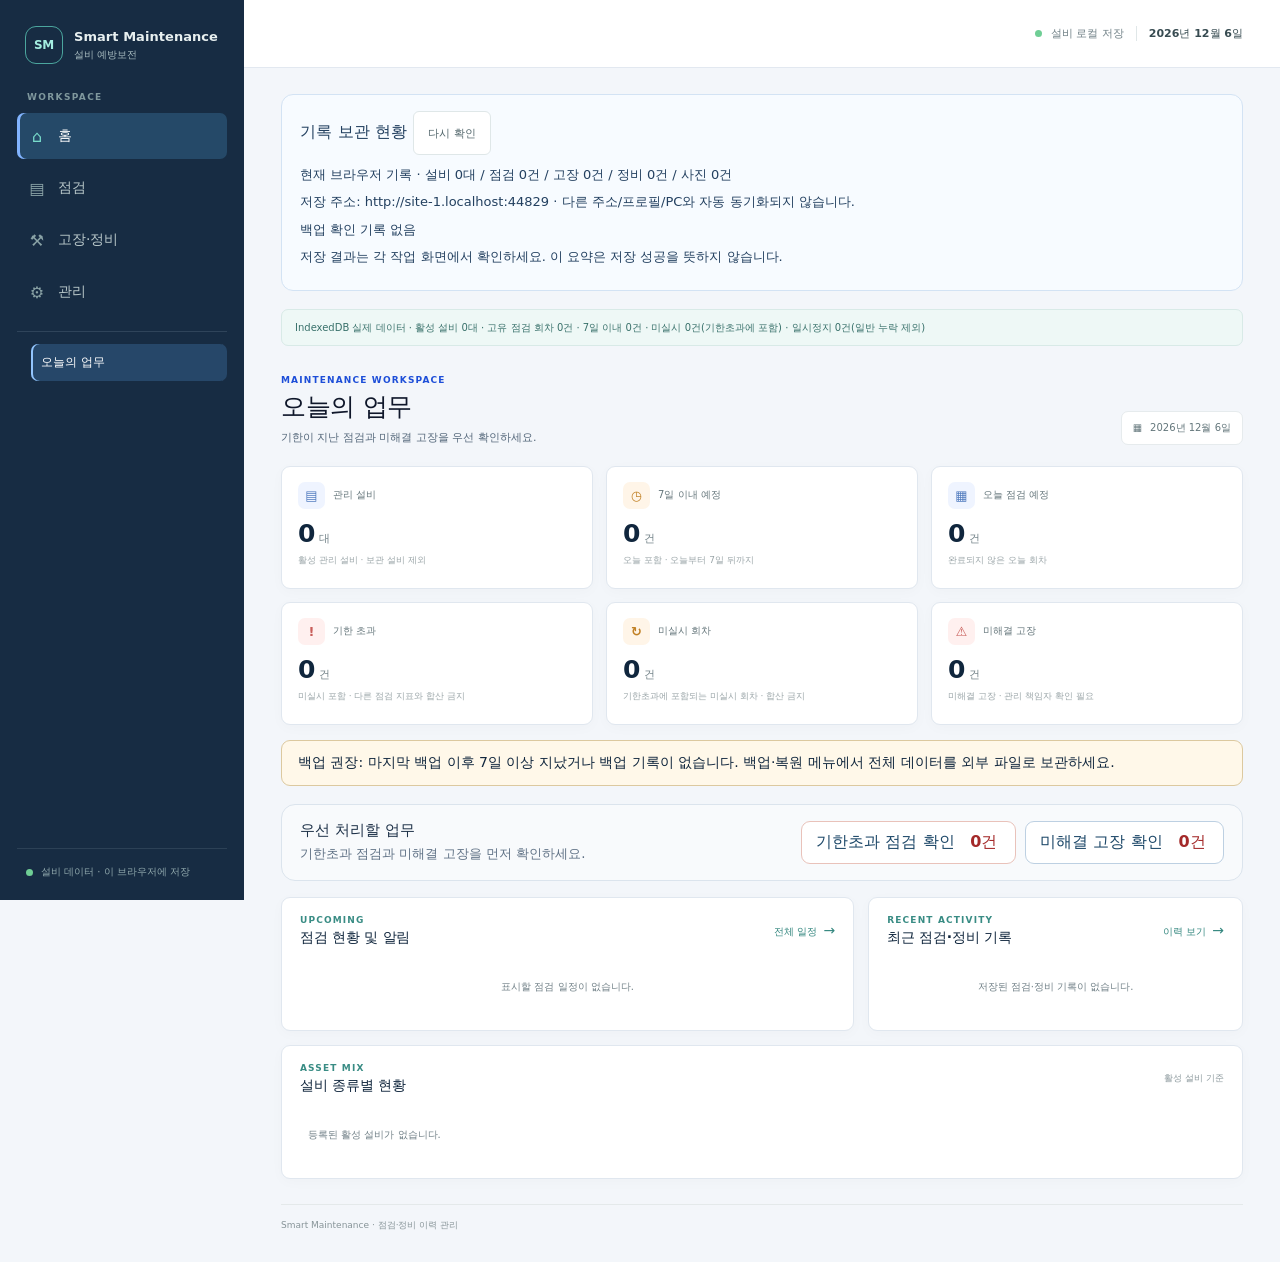
==== commit d8f54398: "fix: post-save inspection auto-next and sync Phase D standalone build" ====
--- a/index.html
+++ b/index.html
@@ -172,14 +172,197 @@
   .view-panel.is-plan-management .equipment-layout {display:block;}
 }
 
+.sm-data-panel{margin:0 0 18px;padding:16px 18px;border:1px solid #d3e3f4;border-radius:12px;background:#f7fbff;color:#234060}
+.sm-data-panel h2{font-size:16px;margin:0 0 9px}
+.sm-data-panel p{font-size:13px;line-height:1.65;margin:6px 0}
+.sm-data-panel button{min-height:44px;padding:9px 14px}
+.sm-cleanup-panel{margin:16px 0;border:1px solid #e4d5c9;border-radius:12px;padding:15px 18px;background:#fffdfa}
+.sm-cleanup-panel summary{font-weight:700;cursor:pointer;font-size:15px;padding:8px;min-height:44px}
+.sm-cleanup-panel p{font-size:13px;line-height:1.65}
+.sm-cleanup-item{display:flex;align-items:flex-start;gap:12px;padding:12px;border:1px solid #dfE4eb;border-radius:9px;margin:8px 0;background:white;cursor:pointer}
+.sm-cleanup-item input{width:22px;height:22px;flex-shrink:0;accent-color:#b91c1c}
+.sm-cleanup-item strong,.sm-cleanup-item small{display:block;overflow-wrap:anywhere}
+.sm-cleanup-item small{color:#52647c;font-size:12px;margin-top:3px}
+.sm-cleanup-panel label.sm-confirm{display:block;margin:14px 0;font-size:13px}
+.sm-cleanup-panel label.sm-confirm input{width:18px;height:18px;margin-right:7px;vertical-align:middle}
+.sm-cleanup-panel button{min-height:44px;padding:10px 14px;margin:7px 0;border-radius:8px}
+.sm-cleanup-panel button.sm-danger{background:#b91c1c;color:#fff;border:none}
+.sm-cleanup-panel button:disabled{opacity:.4;cursor:not-allowed}
+.sm-cleanup-panel #sm-cleanup-phrase{display:block;width:100%;max-width:400px;min-height:44px;margin:10px 0;padding:10px;border:1px solid #b5bdc9;border-radius:7px}
+.sm-cleanup-panel #sm-cleanup-preview{white-space:pre-wrap;padding:12px;border:1px solid #e3d7c6;border-radius:8px;background:#fff6e9}
+.sm-cleanup-panel #sm-cleanup-message{white-space:pre-wrap;padding:10px;color:#614a32}
+.view-panel.is-plan-management .sm-cleanup-panel{display:none}
+@media(max-width:760px){.sm-data-panel,.sm-cleanup-panel{padding:12px}.sm-cleanup-panel button.sm-danger{width:100%;}}
+
+/* Focused workbench affects only the scheduled plan inspection editor. */
+.plan-focus-toolbar{padding:14px;margin:14px 0 12px;border:1px solid #d9e5ec;border-radius:12px;background:#f7fbff}
+.plan-focus-toolbar[hidden],.plan-focus-navigation[hidden],.plan-focus-hint[hidden],.plan-execution-item[hidden]{display:none!important}
+.plan-focus-heading{display:flex;align-items:baseline;justify-content:space-between;gap:8px;flex-wrap:wrap;font-size:15px;color:#183d50}
+.plan-focus-count{color:#466475;font-size:13px;font-weight:600}
+.plan-focus-progress{display:block;width:100%;height:11px;margin:12px 0;accent-color:#266cac}
+.plan-focus-controls{display:flex;justify-content:space-between;align-items:end;flex-wrap:wrap;gap:12px}
+.plan-focus-select-label{display:flex;flex-direction:column;gap:6px;color:#45606b;font-size:13px;font-weight:600;min-width:min(280px,100%);flex:1}
+.plan-focus-jump{height:46px;width:100%;max-width:600px;padding:7px 10px;border:1px solid #bbcbd5;border-radius:8px;background:#fff;color:#203b4c;font-size:14px}
+.plan-focus-toggle,.plan-focus-navigation button{min-height:46px;font-size:14px;padding:10px 14px}
+.plan-execution-panel .plan-execution-item{padding:18px;border-radius:12px;border-color:#d8e2e8;background:#fff}
+.plan-execution-panel .plan-execution-item.is-current{border-color:#8eb3d0;box-shadow:0 0 0 1px #b4d1e7}
+.plan-execution-panel .plan-execution-item legend{font-size:16px;font-weight:700;line-height:1.45;color:#203d4c}
+.plan-execution-panel .plan-execution-guidance{font-size:13px;line-height:1.6;color:#516a76}
+.plan-execution-panel .plan-execution-choice{min-height:48px;min-width:110px;padding:10px 16px;font-size:15px;justify-content:center;border-radius:9px}
+.plan-execution-panel .plan-execution-choice input{width:17px;height:17px}
+.plan-execution-panel .plan-execution-item textarea{display:block;width:100%;min-height:76px;margin-top:14px;padding:11px;border:1px solid #bdcbd2;border-radius:8px;font-size:14px;line-height:1.5;color:#203d4c;background:#fff}
+.plan-execution-panel .plan-execution-meta{font-size:13px;line-height:1.55}
+.plan-execution-panel .plan-execution-note{font-size:12px;line-height:1.6}
+.plan-execution-panel .plan-execution-field input,.plan-execution-panel .plan-execution-field textarea{min-height:44px;font-size:14px}
+.plan-execution-panel .plan-execution-heading h3{font-size:19px}
+.plan-execution-panel .plan-execution-heading>.secondary-button{min-height:44px;font-size:13px}
+.plan-execution-panel .plan-execution-items-heading{font-size:15px}
+.plan-execution-panel :is(button,select,input,textarea):focus-visible{outline:3px solid #206eb6;outline-offset:2px}
+.plan-focus-navigation{display:flex;align-items:center;justify-content:space-between;gap:10px;margin-top:12px}
+.plan-focus-current{margin:0;color:#435a66;font-size:13px;text-align:center;font-weight:600}
+.plan-focus-hint{font-size:13px;line-height:1.55;color:#31546b;padding:11px 13px;border-left:3px solid #4581b7;background:#f1f7fc;border-radius:6px;margin:10px 0}
+.plan-execution-panel .plan-draft-status{font-size:12px;line-height:1.5}
+@media(max-width:760px){.plan-focus-toolbar{padding:12px}.plan-execution-panel .plan-execution-choice{flex:1;min-width:86px}.plan-focus-navigation{display:grid;grid-template-columns:1fr 1fr;gap:9px}.plan-focus-navigation .plan-focus-current{grid-column:1/-1;grid-row:1}.plan-focus-navigation button{width:100%}.plan-focus-controls .plan-focus-toggle{width:100%}.plan-execution-panel .plan-execution-item{padding:14px}.plan-execution-panel .plan-execution-item legend{font-size:15px}}
+@media(max-width:380px){.plan-execution-panel .plan-execution-choice{min-width:0;padding:9px 8px;font-size:14px}}
+
+/* Smart Maintenance: on-site small-screen ergonomics. Presentation only;
+   does not modify stored records, inspection completion, fault approvals or navigation. */
+:where(.view-panel,.panel,.plan-execution-panel,.fault-editor){min-width:0}
+:where(.schedule-table,.fault-table) :where(td,th){overflow-wrap:anywhere}
+@media (max-width:760px){
+  /* Keep all four major destinations visible without horizontal navigation. */
+  .mobile-nav{position:relative;z-index:4;grid-template-columns:repeat(4,minmax(0,1fr))}
+  .mobile-nav .group-link{font-size:13px;min-height:48px;line-height:1.25;white-space:normal;overflow-wrap:normal}
+  .workspace-subnav{scroll-padding-inline:12px}
+  .workspace-subnav .nav-sub-link{font-size:14px;min-height:46px;white-space:nowrap}
+  .content{overflow-wrap:anywhere;min-width:0}
+  .panel-heading{gap:10px}
+  .page-heading .page-subtitle{line-height:1.55}
+  /* The six-column fault list and five-column schedule used to require sideways
+     scrolling on a phone. Show each row as a self-contained work card instead. */
+  .fault-table-wrap,.schedule-panel .table-wrap{overflow-x:visible;min-width:0}
+  .fault-table,.schedule-table{width:100%;min-width:0!important;table-layout:auto;border-collapse:separate}
+  .fault-table thead,.schedule-table thead{position:absolute;width:1px;height:1px;padding:0;margin:-1px;overflow:hidden;clip:rect(0,0,0,0);white-space:nowrap;border:0}
+  .fault-table tbody,.schedule-table tbody{display:grid;grid-template-columns:minmax(0,1fr);gap:12px}
+  .fault-table tbody tr,.schedule-table tbody tr{display:block;padding:13px 14px;border:1px solid #d8e3ee;border-radius:12px;background:#fff;box-shadow:0 1px 5px rgba(15,23,42,.05);min-width:0}
+  .fault-table tbody td,.schedule-table tbody td{display:block;width:auto!important;min-width:0!important;max-width:none;border-bottom:1px solid #e7edf3;padding:10px 0;font-size:14px;line-height:1.55;white-space:normal;overflow-wrap:anywhere}
+  .fault-table tbody td:last-child,.schedule-table tbody td:last-child{border-bottom:0;padding-bottom:0}
+  .fault-table tbody td:first-child,.schedule-table tbody td:first-child{padding-top:0;font-size:15px}
+  .fault-table tbody td::before,.schedule-table tbody td::before{display:block;font-size:12px;font-weight:700;color:#576b7e;line-height:1.5;margin:0 0 3px}
+  .fault-table td:nth-child(1)::before,.schedule-table td:nth-child(1)::before{content:'설비'}
+  .fault-table td:nth-child(2)::before{content:'관리 책임자'}
+  .fault-table td:nth-child(3)::before{content:'우선순위 · 운전 상태'}
+  .fault-table td:nth-child(4)::before{content:'조치 기한 · 재확인'}
+  .fault-table td:nth-child(5)::before{content:'고장 상태'}
+  .fault-table td:nth-child(6)::before{content:'작업 열기'}
+  .schedule-table td:nth-child(2)::before{content:'점검 계획 · 회차'}
+  .schedule-table td:nth-child(3)::before{content:'점검 주기'}
+  .schedule-table td:nth-child(4)::before{content:'예정일 · 상태'}
+  .schedule-table td:nth-child(5)::before{content:'완료 기록'}
+  .fault-table td[colspan],.schedule-table td[colspan]{padding:12px 3px;line-height:1.65}
+  .fault-table td[colspan]::before,.schedule-table td[colspan]::before{content:none!important}
+  .fault-table td button,.schedule-table .schedule-start-button{display:block;width:100%;min-width:0;min-height:48px;margin-top:9px;padding:11px 14px;font-size:14px;white-space:normal}
+  .fault-toolbar{align-items:stretch;gap:8px}
+  .fault-toolbar label{width:100%;font-size:14px}
+  .fault-toolbar select{flex:1;min-width:0;height:46px;font-size:14px}
+  .fault-toolbar button{min-height:46px}
+  .schedule-toolbar label,.schedule-toolbar select,.schedule-description,.schedule-message{font-size:13px;line-height:1.6}
+  .schedule-toolbar select{min-height:46px}
+  .schedule-status{font-size:12px;line-height:1.5;padding:5px 9px;margin:7px 5px 0 0}
+  .fault-quick-overview,.fault-quick-actions{margin:13px 0;padding:14px;min-width:0}
+  .fault-quick-overview h3,.fault-quick-actions h3{font-size:16px}
+  .fault-quick-cell dt{font-size:12px;line-height:1.4}
+  .fault-quick-cell dd{font-size:14px;line-height:1.5}
+  .fault-quick-grid{gap:12px}
+  .fault-quick-buttons{grid-template-columns:repeat(2,minmax(0,1fr));gap:9px}
+  .fault-quick-button{min-width:0;min-height:48px;padding:12px;font-size:14px;line-height:1.35;overflow-wrap:anywhere}
+  .fault-quick-button.fault-quick-recommended{grid-column:1/-1}
+  .fault-disclosure>summary{min-height:48px;font-size:14px;line-height:1.5;overflow-wrap:anywhere}
+  .fault-grid{grid-template-columns:minmax(0,1fr);gap:12px}
+  .fault-editor :is(input:not([type=checkbox]):not([type=radio]),select,textarea),
+  .repair-panel :is(input:not([type=checkbox]):not([type=radio]),select,textarea){min-height:46px;font-size:16px;line-height:1.5}
+  .fault-button-row{align-items:stretch}
+  .fault-button-row>button,.fault-disclosure button[type=submit]{min-height:48px;width:100%;white-space:normal}
+  .repair-card .repair-card-action{min-height:46px;font-size:14px}
+  .repair-card .repair-card-action:focus-visible{outline:3px solid var(--sm-focus,#bfdbfe);outline-offset:2px}
+  .plan-execution-panel .plan-execution-fields,.plan-execution-panel .plan-execution-notes{grid-template-columns:minmax(0,1fr)}
+  .plan-execution-panel .plan-execution-choice{min-height:50px;font-size:15px}
+  .plan-execution-panel .plan-execution-footer{position:sticky;bottom:0;bottom:env(safe-area-inset-bottom,0px);z-index:3;padding:12px 10px;background:#fff;border:1px solid #dde6ef;border-radius:10px;box-shadow:0 -4px 14px rgba(15,23,42,.08);margin-top:16px}
+  /* Do not pin controls over the mobile keyboard while entering a note. */
+  .plan-execution-panel:has(input:focus,textarea:focus,select:focus) .plan-execution-footer{position:static;box-shadow:none}
+  .plan-execution-panel .plan-execution-footer .primary-button{min-height:50px;font-size:15px}
+  .plan-execution-panel .plan-draft-status,.plan-execution-panel .plan-execution-footer .form-message{font-size:13px;line-height:1.5}
+  .plan-focus-toolbar{scroll-margin-top:12px}
+}
+@media(max-width:360px){
+  .fault-quick-buttons{grid-template-columns:minmax(0,1fr)}
+  .fault-quick-button.fault-quick-recommended{grid-column:auto}
+  .fault-quick-grid{grid-template-columns:repeat(2,minmax(0,1fr))}
+  .mobile-nav .group-link{font-size:12px}
+}
+@media (max-width:760px){
+  /* Equipment list: task controls stay usable without a 700px table viewport. */
+  .equipment-list-panel .table-wrap{overflow-x:visible;min-width:0}
+  .equipment-list-panel table{width:100%;min-width:0!important;border-collapse:separate}
+  .equipment-list-panel thead{position:absolute;width:1px;height:1px;padding:0;margin:-1px;overflow:hidden;clip:rect(0,0,0,0);white-space:nowrap;border:0}
+  .equipment-list-panel tbody{display:grid;grid-template-columns:minmax(0,1fr);gap:12px}
+  .equipment-list-panel tbody tr{display:block;min-width:0;border:1px solid #d8e3ee;border-radius:12px;background:#fff;padding:13px 14px}
+  .equipment-list-panel tbody td{display:block;min-width:0;border-bottom:1px solid #e9edf3;padding:8px 0;font-size:14px;white-space:normal;overflow-wrap:anywhere}
+  .equipment-list-panel tbody td:first-child{font-size:15px;font-weight:700;padding-top:0}
+  .equipment-list-panel tbody td:last-child{border-bottom:0;padding-bottom:0}
+  .equipment-list-panel tbody td::before{display:block;font-size:12px;font-weight:700;color:#576b7e;margin-bottom:3px}
+  .equipment-list-panel tbody td:nth-child(1)::before{content:'설비 이름'}
+  .equipment-list-panel tbody td:nth-child(2)::before{content:'관리번호'}
+  .equipment-list-panel tbody td:nth-child(3)::before{content:'설비 종류'}
+  .equipment-list-panel tbody td:nth-child(4)::before{content:'위치 / 보관일'}
+  .equipment-list-panel tbody td:nth-child(5)::before{content:'설비 작업'}
+  .equipment-list-panel tbody td[colspan]::before{content:none!important}
+  .equipment-list-panel tbody td:last-child button{display:inline-flex;align-items:center;justify-content:center;min-height:46px;margin:5px 6px 5px 0;padding:10px 13px;font-size:14px;white-space:normal}
+  .equipment-list-panel .equipment-list-tab{min-height:46px;font-size:13px}
+  #equipment-form :is(input,select){min-height:46px;font-size:16px}
+  #equipment-form :is(.primary-button,.secondary-button){min-height:48px;font-size:15px}
+  .equipment-form-panel .field-label{font-size:14px}
+}
+
+/* Common read-only lookup controls; keep business rules in their existing modules. */
+.record-search-bar,.unified-history-filters{display:flex;flex-wrap:wrap;align-items:end;gap:10px;margin:12px 0 14px}
+.record-search-bar label,.unified-history-filters label{display:flex;flex-direction:column;gap:5px;font-size:13px;font-weight:600;min-width:135px;flex:1 1 150px}
+.record-search-bar label:has(input[type="search"]){flex:2 1 220px}
+.record-search-bar input,.record-search-bar select,.unified-history-filters input[type="search"]{box-sizing:border-box;width:100%;min-height:44px;padding:9px 12px;border:1px solid #cbd5e1;border-radius:9px;background:#fff;color:#192a35;font:inherit;font-size:15px}
+.record-search-bar input:focus-visible,.record-search-bar select:focus-visible,.unified-history-filters input[type="search"]:focus-visible{outline:3px solid #94c5ef;outline-offset:2px}
+.record-search-bar button{min-height:44px}
+@media(max-width:600px){.record-search-bar label{flex-basis:100%}.record-search-bar button{width:100%;min-height:48px}}
+
 </style></head>
 <body><div class="app-shell"><aside class="sidebar" aria-label="주 메뉴"><a class="brand" href="#dashboard" aria-label="Smart Maintenance 대시보드"><span class="brand-mark" aria-hidden="true">SM</span><span class="brand-text"><strong>Smart Maintenance</strong><small>설비 예방보전</small></span></a><p class="nav-caption">WORKSPACE</p><nav class="primary-nav" aria-label="업무 메뉴"><button class="nav-link group-link is-active" type="button" data-group="home" aria-current="page"><span class="nav-icon" aria-hidden="true">⌂</span>홈</button><button class="nav-link group-link" type="button" data-group="inspection"><span class="nav-icon" aria-hidden="true">▤</span>점검</button><button class="nav-link group-link" type="button" data-group="repairs"><span class="nav-icon" aria-hidden="true">⚒</span>고장·정비</button><button class="nav-link group-link" type="button" data-group="admin"><span class="nav-icon" aria-hidden="true">⚙</span>관리</button></nav><nav class="sidebar-subnav nav-secondary" aria-label="상세 메뉴"><button class="nav-link nav-sub-link is-active" type="button" data-view="dashboard" data-nav-group="home" aria-current="page">오늘의 업무</button><button class="nav-link nav-sub-link" type="button" data-view="schedule" data-nav-group="inspection" hidden>점검 실행</button><button class="nav-link nav-sub-link" type="button" data-view="plans" data-nav-group="inspection" hidden>점검 계획</button><button class="nav-link nav-sub-link" type="button" data-view="history" data-nav-group="inspection" hidden>점검 이력</button><button class="nav-link nav-sub-link" type="button" data-view="faults" data-nav-group="repairs" hidden>고장·정비 관리</button><button class="nav-link nav-sub-link" type="button" data-view="equipment" data-nav-group="admin" hidden>설비 관리</button><button class="nav-link nav-sub-link" type="button" data-view="photos" data-nav-group="admin" hidden>사진 기록</button><button class="nav-link nav-sub-link" type="button" data-view="backup" data-nav-group="admin" hidden>백업·복원</button></nav><div class="sidebar-bottom"><span class="local-indicator" aria-hidden="true"></span><span>설비 데이터 · 이 브라우저에 저장</span></div></aside><div class="main-column"><header class="topbar"><div class="mobile-brand"><span class="brand-mark" aria-hidden="true">SM</span><strong>Smart Maintenance</strong></div><div class="topbar-meta"><span class="status-dot" aria-hidden="true"></span><span>설비 로컬 저장</span><span class="topbar-divider" aria-hidden="true"></span><time id="today">오늘</time></div></header><nav class="mobile-nav" aria-label="업무 메뉴"><button class="nav-link group-link is-active" type="button" data-group="home" aria-current="page">홈</button><button class="nav-link group-link" type="button" data-group="inspection">점검</button><button class="nav-link group-link" type="button" data-group="repairs">고장·정비</button><button class="nav-link group-link" type="button" data-group="admin">관리</button></nav><main class="content">
-<div class="demo-banner">통계는 IndexedDB에 저장된 실제 설비·계획·점검 기록을 기준으로 표시합니다.</div><div class="page-heading"><div><p class="eyebrow">MAINTENANCE WORKSPACE</p><h1 id="page-title">대시보드</h1><p class="page-subtitle" id="page-subtitle">설비와 점검 현황을 한눈에 확인하세요.</p></div><span class="date-chip"><span aria-hidden="true">▦</span><span id="heading-date">오늘</span></span></div>
+<section id="sm-data-panel" class="sm-data-panel" aria-label="브라우저 데이터 보관 현황">
+<h2>기록 보관 현황 <button type="button" class="secondary-button" id="sm-data-refresh">다시 확인</button></h2>
+<p id="sm-data-overview" role="status">브라우저 기록 확인 중…</p>
+<p id="sm-data-origin">로컬 기록은 주소와 브라우저 프로필에 따라 다릅니다.</p>
+<p id="sm-backup-when">백업 확인 기록 없음</p>
+<p id="sm-save-feedback" role="status">저장 결과는 각 작업 화면에서 확인하세요. 이 요약은 저장 성공을 뜻하지 않습니다.</p>
+</section><div class="demo-banner">통계는 IndexedDB에 저장된 실제 설비·계획·점검 기록을 기준으로 표시합니다.</div><div class="page-heading"><div><p class="eyebrow">MAINTENANCE WORKSPACE</p><h1 id="page-title">대시보드</h1><p class="page-subtitle" id="page-subtitle">설비와 점검 현황을 한눈에 확인하세요.</p></div><span class="date-chip"><span aria-hidden="true">▦</span><span id="heading-date">오늘</span></span></div>
 <nav class="workspace-subnav nav-secondary" aria-label="상세 메뉴"><button class="nav-link nav-sub-link is-active" type="button" data-view="dashboard" data-nav-group="home" aria-current="page">오늘의 업무</button><button class="nav-link nav-sub-link" type="button" data-view="schedule" data-nav-group="inspection" hidden>점검 실행</button><button class="nav-link nav-sub-link" type="button" data-view="plans" data-nav-group="inspection" hidden>점검 계획</button><button class="nav-link nav-sub-link" type="button" data-view="history" data-nav-group="inspection" hidden>점검 이력</button><button class="nav-link nav-sub-link" type="button" data-view="faults" data-nav-group="repairs" hidden>고장·정비 관리</button><button class="nav-link nav-sub-link" type="button" data-view="equipment" data-nav-group="admin" hidden>설비 관리</button><button class="nav-link nav-sub-link" type="button" data-view="photos" data-nav-group="admin" hidden>사진 기록</button><button class="nav-link nav-sub-link" type="button" data-view="backup" data-nav-group="admin" hidden>백업·복원</button></nav><section class="view-panel" data-panel="dashboard" aria-labelledby="page-title"><div class="metric-grid"><article class="metric-card"><div class="metric-head"><span class="metric-icon blue" aria-hidden="true">▤</span><span class="metric-label">관리 설비</span></div><strong class="metric-value">—</strong><span class="metric-foot">IndexedDB 조회 대기 중</span></article><article class="metric-card"><div class="metric-head"><span class="metric-icon amber" aria-hidden="true">◷</span><span class="metric-label">7일 이내 예정</span></div><strong class="metric-value">—</strong><span class="metric-foot">오늘 포함 · 오늘부터 7일 뒤까지</span></article><article class="metric-card"><div class="metric-head"><span class="metric-icon blue" aria-hidden="true">▦</span><span class="metric-label">오늘 점검 예정</span></div><strong class="metric-value">—</strong><span class="metric-foot">완료되지 않은 오늘 회차</span></article><article class="metric-card"><div class="metric-head"><span class="metric-icon red" aria-hidden="true">!</span><span class="metric-label">기한 초과</span></div><strong class="metric-value">—</strong><span class="metric-foot">완료되지 않은 지난 회차</span></article><article class="metric-card"><div class="metric-head"><span class="metric-icon amber" aria-hidden="true">↻</span><span class="metric-label">미실시 회차</span></div><strong class="metric-value">—</strong><span class="metric-foot">추적 시작일 이후 완료 기록이 없는 회차</span></article><article class="metric-card"><div class="metric-head"><span class="metric-icon red" aria-hidden="true">⚠</span><span class="metric-label">미해결 고장</span></div><strong class="metric-value">—</strong><span class="metric-foot">종료하지 않은 고장 관리 기록</span></article></div><p id="backup-reminder" class="backup-reminder" hidden></p><section class="dashboard-actions" aria-label="우선 업무 바로가기"><div class="dashboard-action-copy"><strong>우선 처리할 업무</strong><small>기한초과 점검과 미해결 고장을 먼저 확인하세요.</small></div><div class="dashboard-action-links"><button type="button" class="dashboard-action-button dashboard-action-overdue" data-go="schedule"><span>기한초과 점검 확인</span><b id="dashboard-overdue-action-count" aria-live="polite">조회 중</b></button><button type="button" class="dashboard-action-button" data-go="faults"><span>미해결 고장 확인</span><b id="dashboard-fault-action-count" aria-live="polite">조회 중</b></button></div></section><div class="dashboard-grid"><section class="panel due-panel"><div class="panel-heading"><div><p class="eyebrow">UPCOMING</p><h2>점검 현황 및 알림</h2></div><button class="text-button" type="button" data-go="schedule">전체 일정 <span aria-hidden="true">→</span></button></div><div class="due-list"><p class="dashboard-empty">일정을 불러오는 중...</p></div></section><section class="panel activity-panel"><div class="panel-heading"><div><p class="eyebrow">RECENT ACTIVITY</p><h2>최근 점검·정비 기록</h2></div><button class="text-button" type="button" data-go="history">이력 보기 <span aria-hidden="true">→</span></button></div><div class="activity-list"><p class="dashboard-empty">이력을 불러오는 중...</p></div></section></div><section class="panel type-panel"><div class="panel-heading"><div><p class="eyebrow">ASSET MIX</p><h2>설비 종류별 현황</h2></div><span class="subtle-label">활성 설비 기준</span></div><div class="type-list"><span class="dashboard-empty">설비 종류를 불러오는 중...</span></div></section></section>
-<section class="view-panel" data-panel="equipment" hidden aria-labelledby="page-title"><p class="plan-mode-note" hidden>점검 계획을 관리하려면 아래 설비 목록에서 해당 설비의 <strong>점검 계획</strong>을 선택하세요. 신규 설비 등록은 관리 → 설비 관리에서 할 수 있습니다.</p><div class="equipment-layout"><section class="panel equipment-form-panel"><div class="panel-heading"><div><p class="eyebrow">NEW ASSET</p><h2 id="equipment-form-title">설비 등록</h2></div><span class="subtle-label">필수 항목</span></div><form id="equipment-form" novalidate><label class="field-label" for="equipment-name">설비 이름 *</label><input id="equipment-name" name="name" type="text" maxlength="100" required><label class="field-label" for="equipment-code">관리번호 *</label><input id="equipment-code" name="assetCode" type="text" maxlength="50" required><label class="field-label" for="equipment-type">설비 종류 *</label><select id="equipment-type" name="typeId" required><option value="">종류를 불러오는 중...</option></select><label class="field-label" for="equipment-location">위치 *</label><input id="equipment-location" name="location" type="text" maxlength="100" required><button id="equipment-submit" class="primary-button" type="submit" disabled>설비 등록</button><button id="equipment-cancel-edit" class="secondary-button" type="button" hidden>수정 취소</button><p id="equipment-message" class="form-message" role="status"></p></form></section><section class="panel table-panel equipment-list-panel"><div class="panel-heading"><h2 id="equipment-list-title">설비 목록</h2><span id="equipment-count" class="subtle-label">0대</span></div><p class="local-data-note">사용자 등록 데이터</p><div class="equipment-list-tabs"><button class="equipment-list-tab is-active" type="button" id="active-equipment-tab" aria-selected="true" data-equipment-list="active">일반 목록 <span id="active-equipment-count">0대</span></button><button class="equipment-list-tab" type="button" id="archived-equipment-tab" aria-selected="false" data-equipment-list="archived">보관 목록 <span id="archived-equipment-count">0대</span></button></div><div id="active-equipment-view" class="equipment-list-view"><div class="table-wrap"><table><thead><tr><th>설비 이름</th><th>관리번호</th><th>종류</th><th>위치</th><th>작업</th></tr></thead><tbody id="equipment-list"></tbody></table></div></div><div id="archived-equipment-view" class="equipment-list-view" hidden><div class="table-wrap"><table><tbody id="archived-equipment-list"></tbody></table></div></div></section></div><section id="checklist-editor" class="panel checklist-editor-panel" hidden><h2 id="checklist-heading">설비별 점검표</h2><p id="checklist-equipment-meta"></p><button id="checklist-close" type="button">닫기</button><form id="checklist-form"><input id="checklist-item-name"><textarea id="checklist-item-guidance"></textarea><button id="checklist-submit">항목 추가</button><button id="checklist-cancel-edit" type="button" hidden>취소</button><p id="checklist-message"></p></form><span id="checklist-target-note"></span><span id="checklist-item-count"></span><ul id="checklist-items"></ul></section><p class="view-note">보관 설비는 점검 대상에서 제외됩니다.</p></section>
-<section class="view-panel" data-panel="schedule" hidden><section class="panel table-panel schedule-panel"><div class="panel-heading"><div><p class="eyebrow">INSPECTION PLANS</p><h2 id="schedule-heading">점검 예정 현황</h2><p class="schedule-description">활성 설비 일정, 조기 점검 가능 회차 및 실제 미실시 회차를 표시합니다. 계획 추적 시작일 이전 기록은 소급 생성하지 않습니다.</p></div><span id="schedule-count" class="subtle-label">0건</span></div><div class="schedule-toolbar"><label for="schedule-equipment-filter">설비별 필터</label><select id="schedule-equipment-filter"><option value="">전체 활성 설비</option></select></div><p id="schedule-message" class="schedule-message" role="status">일정을 불러오는 중...</p><div class="table-wrap"><table class="schedule-table"><thead><tr><th>설비</th><th>점검 계획·회차</th><th>주기</th><th>예정일·상태</th><th>완료 여부</th></tr></thead><tbody id="schedule-rows"></tbody></table></div></section><div class="notice-card"><strong>점검 주기 안내</strong><p>실제 점검 주기와 법정검사 요건은 제조사 지침 및 적용 기준을 확인하세요.</p></div></section><section class="view-panel" data-panel="history" hidden><div class="panel table-panel"><h2>통합 이력</h2></div></section><section class="view-panel" data-panel="faults" hidden aria-label="고장 관리">
+<section class="view-panel" data-panel="equipment" hidden aria-labelledby="page-title"><p class="plan-mode-note" hidden>점검 계획을 관리하려면 아래 설비 목록에서 해당 설비의 <strong>점검 계획</strong>을 선택하세요. 신규 설비 등록은 관리 → 설비 관리에서 할 수 있습니다.</p><div class="equipment-layout"><section class="panel equipment-form-panel"><div class="panel-heading"><div><p class="eyebrow">NEW ASSET</p><h2 id="equipment-form-title">설비 등록</h2></div><span class="subtle-label">필수 항목</span></div><form id="equipment-form" novalidate><label class="field-label" for="equipment-name">설비 이름 *</label><input id="equipment-name" name="name" type="text" maxlength="100" required><label class="field-label" for="equipment-code">관리번호 *</label><input id="equipment-code" name="assetCode" type="text" maxlength="50" required><label class="field-label" for="equipment-type">설비 종류 *</label><select id="equipment-type" name="typeId" required><option value="">종류를 불러오는 중...</option></select><label class="field-label" for="equipment-location">위치 *</label><input id="equipment-location" name="location" type="text" maxlength="100" required><button id="equipment-submit" class="primary-button" type="submit" disabled>설비 등록</button><button id="equipment-cancel-edit" class="secondary-button" type="button" hidden>수정 취소</button><p id="equipment-message" class="form-message" role="status"></p></form></section><section class="panel table-panel equipment-list-panel"><div class="panel-heading"><h2 id="equipment-list-title">설비 목록</h2><span id="equipment-count" class="subtle-label">0대</span></div><p class="local-data-note">사용자 등록 데이터</p><div class="record-search-bar" role="search" aria-label="설비 검색">
+<label for="equipment-search">설비 검색<input id="equipment-search" type="search" placeholder="설비 이름 · 관리번호 · 위치" autocomplete="off"></label>
+<label for="equipment-type-filter">설비 종류<select id="equipment-type-filter"><option value="">전체 종류</option></select></label>
+<button id="equipment-search-reset" class="secondary-button" type="button">검색 초기화</button></div><div class="equipment-list-tabs"><button class="equipment-list-tab is-active" type="button" id="active-equipment-tab" aria-selected="true" data-equipment-list="active">일반 목록 <span id="active-equipment-count">0대</span></button><button class="equipment-list-tab" type="button" id="archived-equipment-tab" aria-selected="false" data-equipment-list="archived">보관 목록 <span id="archived-equipment-count">0대</span></button></div><div id="active-equipment-view" class="equipment-list-view"><div class="table-wrap"><table><thead><tr><th>설비 이름</th><th>관리번호</th><th>종류</th><th>위치</th><th>작업</th></tr></thead><tbody id="equipment-list"></tbody></table></div></div><div id="archived-equipment-view" class="equipment-list-view" hidden><div class="table-wrap"><table><tbody id="archived-equipment-list"></tbody></table></div></div></section></div><details id="sm-cleanup-panel" class="sm-cleanup-panel">
+<summary>테스트 설비 정리 (선택 영구 삭제)</summary>
+<p><strong>보관과 영구 삭제는 다릅니다.</strong> 잘못 입력한 테스트 설비만 선택하세요. 연결된 점검표·계획·점검·고장·정비·사진 기록도 함께 삭제됩니다. 실제 운영 설비는 삭제하지 말고 보관하세요.</p>
+<p>삭제 전에 관리 → 백업·복원에서 <strong>.smbak 파일</strong>을 만들고 파일을 직접 확인하세요. 이 도구는 복원을 자동 실행하지 않습니다.</p>
+<button id="sm-cleanup-refresh" class="secondary-button" type="button">현재 설비 다시 읽기</button>
+<div id="sm-cleanup-list" aria-label="삭제할 테스트 설비 선택"></div>
+<h3>삭제 대상 미리보기</h3><div id="sm-cleanup-preview" role="status">설비를 선택하면 연결 기록 건수를 보여줍니다.</div>
+<label class="sm-confirm"><input id="sm-cleanup-backup" type="checkbox">기존 기록을 .smbak 파일로 백업하고 실제 다운로드 파일을 확인했습니다.</label>
+<label class="sm-confirm"><input id="sm-cleanup-ack" type="checkbox">선택한 설비 및 연결된 모든 기록이 영구 삭제되는 것을 확인했습니다.</label>
+<label for="sm-cleanup-phrase">확인 문구 <strong>선택 설비 삭제</strong>를 입력하세요.</label>
+<input id="sm-cleanup-phrase" type="text" autocomplete="off" spellcheck="false" placeholder="선택 설비 삭제">
+<button id="sm-cleanup-delete" type="button" class="sm-danger" disabled>선택한 테스트 설비와 연결 기록 영구 삭제</button>
+<p id="sm-cleanup-message" role="status">아직 어떤 데이터도 삭제하지 않았습니다.</p>
+</details><section id="checklist-editor" class="panel checklist-editor-panel" hidden><h2 id="checklist-heading">설비별 점검표</h2><p id="checklist-equipment-meta"></p><button id="checklist-close" type="button">닫기</button><form id="checklist-form"><input id="checklist-item-name"><textarea id="checklist-item-guidance"></textarea><button id="checklist-submit">항목 추가</button><button id="checklist-cancel-edit" type="button" hidden>취소</button><p id="checklist-message"></p></form><span id="checklist-target-note"></span><span id="checklist-item-count"></span><ul id="checklist-items"></ul></section><p class="view-note">보관 설비는 점검 대상에서 제외됩니다.</p></section>
+<section class="view-panel" data-panel="schedule" hidden><section class="panel table-panel schedule-panel"><div class="panel-heading"><div><p class="eyebrow">INSPECTION PLANS</p><h2 id="schedule-heading">점검 예정 현황</h2><p class="schedule-description">활성 설비 일정, 조기 점검 가능 회차 및 실제 미실시 회차를 표시합니다. 계획 추적 시작일 이전 기록은 소급 생성하지 않습니다.</p></div><span id="schedule-count" class="subtle-label">0건</span></div><div class="schedule-toolbar record-search-bar" role="search" aria-label="점검 일정 검색"><label for="schedule-query">일정 검색<input id="schedule-query" type="search" placeholder="설비 · 관리번호 · 점검 계획" autocomplete="off"></label><label for="schedule-equipment-filter">설비별 필터<select id="schedule-equipment-filter"><option value="">전체 활성 설비</option></select></label><label for="schedule-state-filter">진행 상태<select id="schedule-state-filter"><option value="">전체 상태</option><option value="overdue">기한 초과</option><option value="today">오늘 점검</option><option value="early">조기 점검</option><option value="scheduled">예정</option><option value="pending">연동 대기</option><option value="paused">일시정지</option><option value="unset">설정 필요</option></select></label><button id="schedule-filter-reset" type="button" class="secondary-button">검색 초기화</button></div><p id="schedule-message" class="schedule-message" role="status">일정을 불러오는 중...</p><div class="table-wrap"><table class="schedule-table"><thead><tr><th>설비</th><th>점검 계획·회차</th><th>주기</th><th>예정일·상태</th><th>완료 여부</th></tr></thead><tbody id="schedule-rows"></tbody></table></div></section><div class="notice-card"><strong>점검 주기 안내</strong><p>실제 점검 주기와 법정검사 요건은 제조사 지침 및 적용 기준을 확인하세요.</p></div></section><section class="view-panel" data-panel="history" hidden><div class="panel table-panel"><h2>통합 이력</h2></div></section><section class="view-panel" data-panel="faults" hidden aria-label="고장 관리">
 <section class="panel fault-layout"><div class="panel-heading"><div><p class="eyebrow">FAULT MANAGEMENT</p><h2>점검에서 발견된 고장 관리</h2><p>점검 완료와 고장 해결은 별도입니다. 운전 가능 여부는 담당자가 현장 확인 후 기록해야 하며 이 화면은 안전 운전 허가를 대신하지 않습니다.</p></div><span id="faults-count" class="subtle-label">0건</span></div>
-<div class="fault-toolbar"><label for="fault-filter">보기</label><select id="fault-filter"><option value="open">미해결</option><option value="all">전체</option><option value="closed">종료</option></select><button id="fault-refresh" class="secondary-button" type="button">새로 고침</button></div><p id="fault-list-message" role="status" aria-live="polite"></p><div class="fault-table-wrap"><table class="fault-table"><thead><tr><th>설비·증상</th><th>담당자</th><th>우선순위·운전 상태</th><th>기한·재확인</th><th>상태</th><th>열기</th></tr></thead><tbody id="fault-rows"></tbody></table></div></section>
+<div class="fault-toolbar record-search-bar" role="search" aria-label="고장 검색"><label for="fault-query">고장 검색<input id="fault-query" type="search" autocomplete="off" placeholder="설비 · 증상 · 담당자"></label><label for="fault-filter">상태<select id="fault-filter"><option value="open">미해결</option><option value="all">전체</option><option value="closed">종료</option></select></label><label for="fault-priority-filter">우선순위<select id="fault-priority-filter"><option value="">전체 우선순위</option><option value="unassessed">미평가</option><option value="emergency">긴급</option><option value="high">높음</option><option value="normal">보통</option></select></label><button id="fault-filter-reset" class="secondary-button" type="button">검색 초기화</button><button id="fault-refresh" class="secondary-button" type="button">새로 고침</button></div><p id="fault-list-message" role="status" aria-live="polite"></p><div class="fault-table-wrap"><table class="fault-table"><thead><tr><th>설비·증상</th><th>담당자</th><th>우선순위·운전 상태</th><th>기한·재확인</th><th>상태</th><th>열기</th></tr></thead><tbody id="fault-rows"></tbody></table></div></section>
 <section id="fault-detail" class="panel fault-editor" hidden><h2 id="fault-detail-heading">고장 상세</h2><p class="fault-info" id="fault-detail-meta"></p><div class="fault-status-line" id="fault-flags"></div>
 <div id="fault-history-summary"></div><div class="fault-photo-actions"><button id="fault-add-photo" type="button" class="secondary-button" hidden>이 고장에 사진 추가</button></div>
 <form id="fault-update-form"><fieldset><legend>관리 책임자·우선순위·운전 상태·기한 설정</legend><div class="fault-grid">
@@ -283,6 +466,22 @@
     <p id="backup-import-status" class="form-message" role="status"></p>
   </section>
 </section><footer class="page-footer">Smart Maintenance · 점검·정비 이력 관리</footer></main></div></div><script>
+/* Read-only text matching for equipment, schedules, faults and history. */
+(() => {
+  'use strict';
+  const normalize = value => String(value ?? '').normalize('NFC').toLocaleLowerCase('ko-KR').replace(/\s+/g, ' ').trim();
+  const matches = (values, query) => {
+    const terms = normalize(query).split(' ').filter(Boolean);
+    if (!terms.length) return true;
+    const haystack = normalize(Array.isArray(values) ? values.join(' ') : values);
+    return terms.every(term => haystack.includes(term));
+  };
+  const api = Object.freeze({normalize, matches});
+  globalThis.SmartMaintenanceRecordSearch = api;
+  if (typeof module !== 'undefined' && module.exports) module.exports = api;
+})();
+
+
 /* IndexedDB v6: legacy module requests are transparently upgraded to v6; existing stores and records are preserved. */
 (() => {
   const factory = globalThis.IDBFactory?.prototype;
@@ -420,6 +619,31 @@
 let currentChecklistAsset = null;
 let currentChecklist = null;
 let editingChecklistItemId = null;
+let equipmentCache = {active: [], archived: []};
+const equipmentSearch = document.getElementById('equipment-search');
+const equipmentTypeFilter = document.getElementById('equipment-type-filter');
+const recordMatches = globalThis.SmartMaintenanceRecordSearch.matches;
+if (equipmentTypeFilter) {
+  for (const type of EQUIPMENT_TYPES) equipmentTypeFilter.add(new Option(type.name, type.id));
+}
+function renderFilteredEquipment() {
+  const query = equipmentSearch?.value || '';
+  const type = equipmentTypeFilter?.value || '';
+  const filtered = rows => rows.filter(asset => (!type || asset.typeId === type) &&
+    recordMatches([asset.name, asset.assetCode, asset.location, EQUIPMENT_TYPES.find(t => t.id === asset.typeId)?.name], query));
+  const active = filtered(equipmentCache.active);
+  const archived = filtered(equipmentCache.archived);
+  equipmentCount.textContent = `${active.length}대 표시 / 전체 ${equipmentCache.active.length}대`;
+  activeEquipmentCount.textContent = `${active.length}/${equipmentCache.active.length}대`;
+  archivedEquipmentCount.textContent = `${archived.length}/${equipmentCache.archived.length}대`;
+  const filtering = Boolean(query.trim() || type);
+  renderEquipmentRows(equipmentList, active, 'active', filtering);
+  renderEquipmentRows(archivedEquipmentList, archived, 'archived', filtering);
+}
+for (const input of [equipmentSearch, equipmentTypeFilter]) input?.addEventListener(input.type === 'search' ? 'input' : 'change', renderFilteredEquipment);
+document.getElementById('equipment-search-reset')?.addEventListener('click', () => {
+  equipmentSearch.value = ''; equipmentTypeFilter.value = ''; renderFilteredEquipment(); equipmentSearch.focus();
+});
 
 function showView(viewName) {
   const page = viewInfo[viewName];
@@ -614,11 +838,8 @@
 }
 
 function renderEquipment(activeRows, archivedRows) {
-  equipmentCount.textContent = `${activeRows.length}대`;
-  activeEquipmentCount.textContent = `${activeRows.length}대`;
-  archivedEquipmentCount.textContent = `${archivedRows.length}대`;
-  renderEquipmentRows(equipmentList, activeRows, 'active');
-  renderEquipmentRows(archivedEquipmentList, archivedRows, 'archived');
+  equipmentCache = {active: activeRows, archived: archivedRows};
+  renderFilteredEquipment();
 }
 
 function formatArchivedDate(value) {
@@ -628,14 +849,14 @@
   return new Intl.DateTimeFormat('ko-KR', { year: 'numeric', month: '2-digit', day: '2-digit' }).format(date);
 }
 
-function renderEquipmentRows(listElement, rows, listType) {
+function renderEquipmentRows(listElement, rows, listType, filtering = false) {
   listElement.replaceChildren();
   if (rows.length === 0) {
     const row = document.createElement('tr');
     const cell = document.createElement('td');
     cell.colSpan = 5;
     cell.className = 'empty-table-cell';
-    cell.textContent = listType === 'archived'
+    cell.textContent = filtering ? '검색 조건에 맞는 설비가 없습니다. 검색 초기화를 선택해 보세요.' : listType === 'archived'
       ? '보관된 설비가 없습니다.'
       : '등록된 설비가 없습니다. 왼쪽 양식에서 설비를 등록하세요.';
     row.append(cell);
@@ -1073,6 +1294,7 @@
     setEquipmentMessage('유효한 설비 종류를 선택하세요.', true); return;
   }
   equipmentSubmit.disabled = true;
+  globalThis.SmartMaintenanceDataTools?.markSaving?.();
   try {
     if (editingAsset) {
       await updateEquipment(editingAsset.id, { name, typeId, location });
@@ -1086,7 +1308,9 @@
       await loadEquipment();
       setEquipmentMessage('설비를 등록하고 이 브라우저에 저장했습니다.');
     }
+    globalThis.SmartMaintenanceDataTools?.markSaved?.();
   } catch (error) {
+    globalThis.SmartMaintenanceDataTools?.markError?.();
     setEquipmentMessage(error instanceof Error ? error.message : '설비를 저장하지 못했습니다. 다시 시도해 주세요.', true);
   } finally {
     equipmentSubmit.disabled = false;
@@ -1173,6 +1397,7 @@
     await ensureChecklistTemplates();
     equipmentSubmit.disabled = false;
     await loadEquipment();
+    window.dispatchEvent(new Event('smart-maintenance:data-ready'));
   })
   .catch((error) => {
     const text = error instanceof Error ? error.message : 'IndexedDB를 초기화하지 못했습니다.';
@@ -1720,8 +1945,7 @@
   });
   for (const button of document.querySelectorAll('[data-view="history"]')) {
     button.addEventListener('click', () => {
-      historyEquipmentId = null;
-      expandedRecordId = null;
+      // Keep equipment scoping when revisiting; explicit '전체 이력' clears it.
       renderHistory();
     });
   }
@@ -2370,6 +2594,12 @@
     panel.append(heading);
 
     const filters = make('div', 'unified-history-filters');
+    const searchLabel = make('label', 'unified-filter-field');
+    searchLabel.append(make('span', '', '기록 검색'));
+    const queryInput = make('input', '');
+    queryInput.id = 'unified-filter-query'; queryInput.type = 'search';
+    queryInput.placeholder = '설비 · 관리번호 · 점검자 · 메모'; queryInput.autocomplete = 'off';
+    searchLabel.append(queryInput); filters.append(searchLabel);
     filters.append(selectField('설비', 'unified-filter-equipment', [['', '전체 설비']]));
     filters.append(selectField('기록 유형', 'unified-filter-type', [
       ['', '전체 유형'], ['inspection', '점검'], ['maintenance', '독립 정비 기록'], ['repair', '고장별 정비 작업']
@@ -2445,6 +2675,7 @@
   }
 
   const elements = buildHistoryView();
+  const queryFilter = document.getElementById('unified-filter-query');
   const equipmentFilter = document.getElementById('unified-filter-equipment');
   const typeFilter = document.getElementById('unified-filter-type');
   const fromFilter = document.getElementById('unified-filter-from');
@@ -2553,6 +2784,11 @@
     const record = entry.record;
     const date = recordDate(entry);
     if (equipmentFilter.value && record.equipmentId !== equipmentFilter.value) return false;
+    const related = equipmentRows.find(a => a.id === record.equipmentId);
+    if (!globalThis.SmartMaintenanceRecordSearch.matches([related?.name,related?.assetCode,
+      record.equipmentName,record.assetCode,record.inspector,record.actor,record.owner,
+      record.memo,record.actions,record.workDescription,record.note,record.maintenanceType,
+      ...(Array.isArray(record.checklistItems) ? record.checklistItems.map(i => i.name) : [])],queryFilter.value)) return false;
     if (typeFilter.value && entry.kind !== typeFilter.value) return false;
     if (fromFilter.value && (!date || date < fromFilter.value)) return false;
     if (toFilter.value && (!date || date > toFilter.value)) return false;
@@ -2637,7 +2873,7 @@
     }
 
     const filtered = records.filter(matchesFilters);
-    count.textContent = `${filtered.length}건`;
+    count.textContent = `${filtered.length}건 / 전체 ${records.length}건`;
     if (!filtered.length) {
       const row = document.createElement('tr');
       const cell = make('td', 'empty-table-cell', '조건에 맞는 점검·정비 이력이 없습니다.');
@@ -2701,10 +2937,11 @@
     render();
   }
 
-  for (const control of [equipmentFilter, typeFilter, fromFilter, toFilter]) {
-    control.addEventListener('change', () => { expandedKey = null; render(); });
+  for (const control of [queryFilter, equipmentFilter, typeFilter, fromFilter, toFilter]) {
+    control.addEventListener(control === queryFilter ? 'input' : 'change', () => { expandedKey = null; render(); });
   }
   document.getElementById('unified-filter-reset').addEventListener('click', () => {
+    queryFilter.value = '';
     equipmentFilter.value = '';
     typeFilter.value = '';
     fromFilter.value = '';
@@ -2727,22 +2964,19 @@
       setEquipmentFilter(archivedButton.dataset.historyEquipment);
       return;
     }
-    const historyButton = event.target.closest('[data-view="history"]');
-    if (historyButton) {
-      equipmentFilter.value = '';
-      typeFilter.value = '';
-      fromFilter.value = '';
-      toFilter.value = '';
-      expandedKey = null;
-      render();
-    }
+    // Returning from another view preserves the user's search and date filters.
   });
 
   async function refresh() {
     try {
       await loadData();
     } catch (error) {
-      elements.count.textContent = '불러오기 실패';
+      // Query errors are not an empty result and should never leave old rows looking current.
+      elements.body.replaceChildren();
+      const row = make('tr', '');
+      const cell = make('td', 'empty-table-cell is-error', '저장소 조회 실패 · 새로고침 후 다시 확인하세요.');
+      cell.colSpan = 6; row.append(cell); elements.body.append(row);
+      elements.count.textContent = '조회 실패';
       elements.message.textContent = error instanceof Error ? `통합 이력을 불러오지 못했습니다: ${error.message}` : '통합 이력을 불러오지 못했습니다.';
     }
   }
@@ -4198,6 +4432,7 @@
         announce('기존 임시 저장은 다른 점검표 버전의 내용으로 보존했습니다. 현재 입력으로 덮어쓰지 않습니다.', true);
       } else if (loaded.draft) {
         restoreDraft(loaded.draft, scope);
+        window.dispatchEvent(new CustomEvent('smart-maintenance:plan-draft-restored', { detail: { planId: scope.plan.id, equipmentId: scope.equipment.id } }));
         lastSaved.set(scope.draftId, fingerprint(loaded.draft));
         const savedAt = new Date(loaded.draft.updatedAt || Date.now()).toLocaleString('ko-KR');
         announce(`임시 저장 내용을 불러왔습니다 · ${savedAt}`);
@@ -4372,7 +4607,7 @@
   return approved;
 }
 globalThis.SmartMaintenanceInspectionNavigation={mayLeave:mayLeaveInspection,approveStartClick,isSaving:()=>saving};
-function sig(items){return JSON.stringify((items||[]).map(i=>[String(i.id||''),String(i.name||'').trim(),String(i.guidance||'').trim()]));}function renderItems(items){itemsBox.replaceChildren();items.forEach((item,index)=>{const fs=el('fieldset','plan-execution-item');fs.append(el('legend','',`${index+1}. ${item.name}`));if(item.guidance)fs.append(el('p','plan-execution-guidance',item.guidance));const choices=el('div','plan-execution-choices');for(const[value,label]of Object.entries(LABELS)){const l=el('label',`plan-execution-choice choice-${value}`),r=document.createElement('input');r.type='radio';r.name=`result-${index}`;r.value=value;r.required=true;l.append(r,el('span','',label));choices.append(l);}fs.append(choices);const m=document.createElement('textarea');m.className='plan-item-memo';m.dataset.itemMemo=index;m.maxLength=1000;m.rows=2;m.placeholder='항목 메모 (선택)';m.setAttribute('aria-label',`${item.name} 메모`);fs.append(m);itemsBox.append(fs);});}async function start(planId,button,due='',missed='false',occurrenceId=''){if(!consumeStartApproval(planId)&&!mayLeaveInspection())return;if(!db)throw Error('저장소 준비 중입니다.');button.disabled=true;try{let t=db.transaction('plans','readonly'),finished=done(t),pP=req(t.objectStore('plans').get(planId)),[plan]=await Promise.all([pP,finished]);if(!plan)throw Error('계획을 찾을 수 없습니다.');if(globalThis.SmartMaintenancePlanPolicy?.isCurrentlyPaused(plan))throw Error('일시정지된 점검 계획입니다. 계획을 재개한 후 점검하세요.');t=db.transaction('equipment','readonly');finished=done(t);const eP=req(t.objectStore('equipment').get(plan.equipmentId)),[equipment]=await Promise.all([eP,finished]);if(!equipment||equipment.status==='archived')throw Error('활성 설비를 찾을 수 없습니다.');if(!Array.isArray(plan.checklistItems)||!plan.checklistItems.length)throw Error('계획별 점검표가 비어 있습니다.');const items=plan.checklistItems.map(i=>({id:String(i.id||''),name:String(i.name||'').trim(),guidance:String(i.guidance||'').trim()}));if(items.some(i=>!i.name))throw Error('점검 항목 이름을 확인하세요.');const rt=db.transaction('inspectionRecords','readonly'),rf=done(rt),recordP=req(rt.objectStore('inspectionRecords').getAll()),[records]=await Promise.all([recordP,rf]),{dueDate,anchorDate}=eng().executionTarget(plan,records,due);context={plan,equipment,items,dueDate,anchorDate,missed:missed==='true',occurrenceId,draftId:`${plan.id}::${equipment.id}::${dueDate||'unscheduled'}`};completed=false;form.reset();dateF.input.value=today();meta.textContent=`${equipment.name} · ${equipment.assetCode} · ${plan.name}${dueDate?` · 예정 회차 ${dueDate}`:''}`;renderItems(items);window.dispatchEvent(new CustomEvent('smart-maintenance:plan-started',{detail:{planId:plan.id,equipmentId:equipment.id,dueDate}}));planStartMessage(button);panel.hidden=false;panel.scrollIntoView({behavior:'smooth',block:'start'});}finally{button.disabled=false;}}function overall(items){return items.reduce((a,b)=>PRIORITY[b.result]>PRIORITY[a]?b.result:a,'normal');}async function commit(record,signature){const tx=db.transaction(['equipment','plans','inspectionRecords','faults'],'readwrite'),finished=done(tx),es=tx.objectStore('equipment'),ps=tx.objectStore('plans'),rs=tx.objectStore('inspectionRecords');let pending=4,equipment,plan,records,faults,failure;const ready=()=>{if(--pending)return;if(!equipment||!plan){failure=Error('설비 또는 계획을 찾을 수 없습니다.');tx.abort();return;}if(equipment.status==='archived'){failure=Error('보관 설비에는 점검 기록을 만들 수 없습니다.');tx.abort();return;}if(globalThis.SmartMaintenancePlanPolicy?.isCurrentlyPaused(plan)){failure=Error('일시정지된 점검 계획에는 완료 기록을 저장할 수 없습니다.');tx.abort();return;}if(plan.equipmentId!==equipment.id||sig(plan.checklistItems)!==signature){failure=Error('설비 또는 점검표가 변경되었습니다. 다시 시작하세요.');tx.abort();return;}if(record.scheduleCompletionEligible&&record.scheduleOccurrenceDueDate&&records.some(r=>r.planId===record.planId&&r.equipmentId===record.equipmentId&&r.scheduleCompletionEligible!==false&&r.scheduleOccurrenceDueDate===record.scheduleOccurrenceDueDate)){failure=Error('이 예정 회차는 이미 완료 기록이 있습니다. 중복 저장하지 않았습니다.');tx.abort();return;}try{const action=window.SmartMaintenanceFaultModel.resolveInspection(record,faults);rs.add(record);if(plan.resumeInspectionRequired&&record.inspectedAt>=plan.resumedOn){ps.put({...plan,resumeInspectionRequired:false,resumeInspectionCompletedAt:record.createdAt});}if(action.action==='add')tx.objectStore('faults').add(action.fault);if(action.action==='put')tx.objectStore('faults').put(action.fault);}catch(error){failure=error;tx.abort();}};const er=es.get(record.equipmentId),pr=ps.get(record.planId),rr=rs.getAll(),fr=tx.objectStore('faults').getAll();er.onsuccess=()=>{equipment=er.result;ready();};pr.onsuccess=()=>{plan=pr.result;ready();};rr.onsuccess=()=>{records=rr.result||[];ready();};fr.onsuccess=()=>{faults=fr.result||[];ready();};er.onerror=pr.onerror=rr.onerror=fr.onerror=()=>tx.abort();try{await finished;}catch(e){throw failure||e;}}function chooseNextDueInspection(currentPlanId){
+function sig(items){return JSON.stringify((items||[]).map(i=>[String(i.id||''),String(i.name||'').trim(),String(i.guidance||'').trim()]));}function renderItems(items){itemsBox.replaceChildren();items.forEach((item,index)=>{const fs=el('fieldset','plan-execution-item');fs.append(el('legend','',`${index+1}. ${item.name}`));if(item.guidance)fs.append(el('p','plan-execution-guidance',item.guidance));const choices=el('div','plan-execution-choices');for(const[value,label]of Object.entries(LABELS)){const l=el('label',`plan-execution-choice choice-${value}`),r=document.createElement('input');r.type='radio';r.name=`result-${index}`;r.value=value;r.required=true;l.append(r,el('span','',label));choices.append(l);}fs.append(choices);const m=document.createElement('textarea');m.className='plan-item-memo';m.dataset.itemMemo=index;m.maxLength=1000;m.rows=2;m.placeholder='항목 메모 (선택)';m.setAttribute('aria-label',`${item.name} 메모`);fs.append(m);itemsBox.append(fs);});}async function start(planId,button,due='',missed='false',occurrenceId='',afterCompletedSave=false){if(afterCompletedSave ? (!completed || !saving) : (!consumeStartApproval(planId)&&!mayLeaveInspection()))return;if(!db)throw Error('저장소 준비 중입니다.');button.disabled=true;try{let t=db.transaction('plans','readonly'),finished=done(t),pP=req(t.objectStore('plans').get(planId)),[plan]=await Promise.all([pP,finished]);if(!plan)throw Error('계획을 찾을 수 없습니다.');if(globalThis.SmartMaintenancePlanPolicy?.isCurrentlyPaused(plan))throw Error('일시정지된 점검 계획입니다. 계획을 재개한 후 점검하세요.');t=db.transaction('equipment','readonly');finished=done(t);const eP=req(t.objectStore('equipment').get(plan.equipmentId)),[equipment]=await Promise.all([eP,finished]);if(!equipment||equipment.status==='archived')throw Error('활성 설비를 찾을 수 없습니다.');if(!Array.isArray(plan.checklistItems)||!plan.checklistItems.length)throw Error('계획별 점검표가 비어 있습니다.');const items=plan.checklistItems.map(i=>({id:String(i.id||''),name:String(i.name||'').trim(),guidance:String(i.guidance||'').trim()}));if(items.some(i=>!i.name))throw Error('점검 항목 이름을 확인하세요.');const rt=db.transaction('inspectionRecords','readonly'),rf=done(rt),recordP=req(rt.objectStore('inspectionRecords').getAll()),[records]=await Promise.all([recordP,rf]),{dueDate,anchorDate}=eng().executionTarget(plan,records,due);context={plan,equipment,items,dueDate,anchorDate,missed:missed==='true',occurrenceId,draftId:`${plan.id}::${equipment.id}::${dueDate||'unscheduled'}`};completed=false;form.reset();dateF.input.value=today();meta.textContent=`${equipment.name} · ${equipment.assetCode} · ${plan.name}${dueDate?` · 예정 회차 ${dueDate}`:''}`;renderItems(items);window.dispatchEvent(new CustomEvent('smart-maintenance:plan-started',{detail:{planId:plan.id,equipmentId:equipment.id,dueDate}}));planStartMessage(button);panel.hidden=false;panel.scrollIntoView({behavior:'smooth',block:'start'});}finally{button.disabled=false;}}function overall(items){return items.reduce((a,b)=>PRIORITY[b.result]>PRIORITY[a]?b.result:a,'normal');}async function commit(record,signature){const tx=db.transaction(['equipment','plans','inspectionRecords','faults'],'readwrite'),finished=done(tx),es=tx.objectStore('equipment'),ps=tx.objectStore('plans'),rs=tx.objectStore('inspectionRecords');let pending=4,equipment,plan,records,faults,failure;const ready=()=>{if(--pending)return;if(!equipment||!plan){failure=Error('설비 또는 계획을 찾을 수 없습니다.');tx.abort();return;}if(equipment.status==='archived'){failure=Error('보관 설비에는 점검 기록을 만들 수 없습니다.');tx.abort();return;}if(globalThis.SmartMaintenancePlanPolicy?.isCurrentlyPaused(plan)){failure=Error('일시정지된 점검 계획에는 완료 기록을 저장할 수 없습니다.');tx.abort();return;}if(plan.equipmentId!==equipment.id||sig(plan.checklistItems)!==signature){failure=Error('설비 또는 점검표가 변경되었습니다. 다시 시작하세요.');tx.abort();return;}if(record.scheduleCompletionEligible&&record.scheduleOccurrenceDueDate&&records.some(r=>r.planId===record.planId&&r.equipmentId===record.equipmentId&&r.scheduleCompletionEligible!==false&&r.scheduleOccurrenceDueDate===record.scheduleOccurrenceDueDate)){failure=Error('이 예정 회차는 이미 완료 기록이 있습니다. 중복 저장하지 않았습니다.');tx.abort();return;}try{const action=window.SmartMaintenanceFaultModel.resolveInspection(record,faults);rs.add(record);if(plan.resumeInspectionRequired&&record.inspectedAt>=plan.resumedOn){ps.put({...plan,resumeInspectionRequired:false,resumeInspectionCompletedAt:record.createdAt});}if(action.action==='add')tx.objectStore('faults').add(action.fault);if(action.action==='put')tx.objectStore('faults').put(action.fault);}catch(error){failure=error;tx.abort();}};const er=es.get(record.equipmentId),pr=ps.get(record.planId),rr=rs.getAll(),fr=tx.objectStore('faults').getAll();er.onsuccess=()=>{equipment=er.result;ready();};pr.onsuccess=()=>{plan=pr.result;ready();};rr.onsuccess=()=>{records=rr.result||[];ready();};fr.onsuccess=()=>{faults=fr.result||[];ready();};er.onerror=pr.onerror=rr.onerror=fr.onerror=()=>tx.abort();try{await finished;}catch(e){throw failure||e;}}function chooseNextDueInspection(currentPlanId){
   // Only already due inspections can be opened automatically. A plan-list DOM order is not a schedule priority.
   const todayDate=today();
   const candidates=[...document.querySelectorAll('#schedule-rows [data-schedule-start]')]
@@ -4384,10 +4619,10 @@
     a.button.dataset.scheduleStart.localeCompare(b.button.dataset.scheduleStart));
   return candidates[0]?.button||null;
 }
-async function save(event){event.preventDefault();if(saving||completed||!context)return;const date=dateF.input.value,inspector=inspectorF.input.value.trim();if(!dateOnly(date)){say('실제 점검 완료일을 확인하세요.',true);return;}if(!inspector){say('점검자를 입력하세요.',true);return;}const current=context,requested=Boolean(current.dueDate),valid=requested&&eng().isOccurrence(current.plan,current.dueDate,current.anchorDate||current.plan.baseDate),within=valid&&eng().withinCompletionWindow(current.plan,current.dueDate,date),outside=requested&&date<current.dueDate&&!within;if(outside){say(`허용 기간 밖입니다. ${current.dueDate} 회차를 완료 처리하지 않습니다.`,true);if(!confirm('정기점검 회차는 완료 처리하지 않고 일반 점검 기록으로 저장할까요?'))return;}const items=current.items.map((item,i)=>({itemId:item.id,name:item.name,guidance:item.guidance,result:form.querySelector(`input[name="result-${i}"]:checked`)?.value||'',memo:form.querySelector(`[data-item-memo="${i}"]`)?.value.trim()||''}));if(!items.length||items.some(i=>!Object.hasOwn(LABELS,i.result))){say('모든 항목을 판정해야 완료할 수 있습니다.',true);return;}const due=within?current.dueDate:null,eligible=current.plan.scheduleBasis==='fixed'?Boolean(due):current.plan.scheduleBasis==='completion'&&(requested?Boolean(within):true),record={id:`plan-inspection-${globalThis.crypto?.randomUUID?.()||`${Date.now().toString(36)}-${Math.random().toString(36).slice(2)}`}`,equipmentId:current.equipment.id,equipmentName:current.equipment.name,assetCode:current.equipment.assetCode,equipmentTypeId:current.equipment.typeId,planId:current.plan.id,planName:current.plan.name,scheduleBasis:current.plan.scheduleBasis||null,scheduleOccurrenceDueDate:due,scheduleCompletionEligible:eligible,completedAt:date,inspectedAt:date,inspector,memo:document.getElementById('plan-execution-memo').value.trim(),actions:document.getElementById('plan-execution-actions').value.trim(),overallResult:overall(items),checklistItems:items,cautionFaultRequested:Boolean(document.querySelector('#plan-execution-form [data-fault-caution]')?.checked),faultLinkId:document.querySelector('#plan-execution-form [data-fault-link]')?.value||'',createdAt:new Date().toISOString()};saving=true;submit.disabled=true;say('점검 기록을 저장하고 있습니다.');try{await commit(record,sig(current.items));window.dispatchEvent(new CustomEvent('smart-maintenance:faults-updated'));completed=true;form.querySelectorAll('input,textarea').forEach(x=>x.disabled=true);submit.textContent='저장 완료';say(record.linkedFaultId?'점검 기록과 고장 관리 기록을 저장했습니다. 고장 관리 메뉴에서 확인하세요.':(eligible?'점검 기록을 저장했습니다. 해당 회차 또는 완료일 기준 일정에 반영됩니다.':'점검 기록을 저장했습니다. 정기점검 회차는 완료 처리되지 않았습니다.'));window.dispatchEvent(new CustomEvent('smart-maintenance:plan-completed',{detail:{planId:current.plan.id,equipmentId:current.equipment.id,recordId:record.id,dueDate:due,completedAt:date}}));if(record.overallResult==='normal'){const next=chooseNextDueInspection(current.plan.id);if(next){try{await start(next.dataset.scheduleStart,next,next.dataset.scheduleDueDate,next.dataset.scheduleMissed,next.dataset.scheduleOccurrenceId);say('정상 점검 저장 완료. 기한이 가장 먼저 도래한 점검으로 이동했습니다.');}catch(error){say('정상 점검은 저장했습니다. 다음 점검을 시작하지 못했습니다: '+(error.message||'시작 실패'),true);}}else{say('정상 점검을 저장했습니다. 현재 일정 목록에 바로 진행할 다른 기한 도래 점검이 없습니다.');}}}catch(e){submit.disabled=false;submit.textContent='점검 완료 및 기록 저장';say(e.message||'저장하지 못했습니다.',true);}finally{saving=false;}}function decorate(){for(const row of planList.querySelectorAll('.plan-item')){if(row.querySelector('[data-plan-execution-start]'))continue;const b=el('button','plan-execution-start-button','점검 시작');b.type='button';b.dataset.planExecutionStart=row.dataset.planId;row.append(b);}}planList.addEventListener('click',async e=>{const b=e.target.closest('[data-plan-execution-start]');if(b)try{await start(b.dataset.planExecutionStart,b);}catch(err){panel.hidden=true;planStartMessage(b,err.message||'점검 시작 실패');}});document.getElementById('schedule-rows')?.addEventListener('click',async e=>{const b=e.target.closest('[data-schedule-start]');if(b)try{await start(b.dataset.scheduleStart,b,b.dataset.scheduleDueDate,b.dataset.scheduleMissed,b.dataset.scheduleOccurrenceId);}catch(err){panel.hidden=true;planStartMessage(b,err.message||'점검 시작 실패');}});close.addEventListener('click',()=>{if(!mayLeaveInspection())return;panel.hidden=true;context=null;completed=false;form.reset();form.querySelectorAll('input,textarea').forEach(x=>x.disabled=false);submit.disabled=false;submit.textContent='점검 완료 및 기록 저장';say('');});form.addEventListener('submit',save);new MutationObserver(decorate).observe(planList,{childList:true,subtree:true});open().catch(e=>say(`저장소 오류: ${e.message}`,true));window.addEventListener('beforeunload',e=>{if(hasUnsavedInspectionInput()){e.preventDefault();e.returnValue='';}db?.close();});})();
-
-
-(()=>{'use strict';const DB='smart-maintenance',VERSION=4,E=()=>globalThis.SmartMaintenanceScheduleEngine,body=document.getElementById('schedule-rows'),filter=document.getElementById('schedule-equipment-filter'),message=document.getElementById('schedule-message'),count=document.getElementById('schedule-count');if(!body||!filter||!message)return;let db,snapshot=[],assets=[],refreshPromise=null;const el=(t,c,x)=>{const n=document.createElement(t);if(c)n.className=c;if(x!==undefined)n.textContent=x;return n;},req=r=>new Promise((ok,no)=>{r.onsuccess=()=>ok(r.result);r.onerror=()=>no(r.error||Error('IndexedDB 조회 실패'));}),done=t=>new Promise((ok,no)=>{t.oncomplete=ok;t.onabort=()=>no(t.error||Error('조회 취소'));t.onerror=()=>{};});function open(){return new Promise((ok,no)=>{const r=indexedDB.open(DB,VERSION);r.onsuccess=()=>{db=r.result;db.onversionchange=()=>{db.close();db=null;};ok();};r.onerror=()=>no(r.error||Error('저장소 열기 실패'));r.onblocked=()=>no(Error('다른 탭에서 저장소 사용 중입니다.'));});}async function read(){const t=db.transaction(['equipment','plans','inspectionRecords'],'readonly'),finished=done(t),values=await Promise.all(['equipment','plans','inspectionRecords'].map(s=>req(t.objectStore(s).getAll())));await finished;return{equipment:values[0],plans:values[1],records:values[2]};}async function ensureTracking(plans,today){const missing=plans.filter(p=>!E().isDateOnly(p.trackingStartedOn));if(!missing.length)return plans;const t=db.transaction('plans','readwrite'),finished=done(t),store=t.objectStore('plans');for(const p of missing){const r=store.get(p.id);r.onsuccess=()=>{if(r.result&&!E().isDateOnly(r.result.trackingStartedOn))store.put({...r.result,trackingStartedOn:today});};r.onerror=()=>t.abort();}await finished;const ids=new Set(missing.map(p=>p.id));return plans.map(p=>ids.has(p.id)&&!E().isDateOnly(p.trackingStartedOn)?{...p,trackingStartedOn:today}:p);}async function build(){const today=E().todayLocal(),data=await read();data.plans=await ensureTracking(data.plans,today);const byId=new Map(data.equipment.filter(a=>a.status!=='archived').map(a=>[a.id,a])),rows=[];assets=[...byId.values()];for(const p of data.plans){const a=byId.get(p.equipmentId);if(!a)continue;const missed=E().missedDates(p,data.records,today),missedSet=new Set(missed),target={...E().describeTarget(p,data.records,today),plan:p,equipment:a,rowType:'plan'};if(!target.dueDate||!missedSet.has(target.dueDate))rows.push(target);for(const due of E().pausedDates?.(p,today)||[]){rows.push({id:`pause-${p.id}-${due}`,rowType:'paused',kind:'paused',dueDate:due,plan:p,equipment:a,frequency:E().label(p),completionRecord:null});}for(const due of missed){rows.push({id:E().missedId(p.id,due),rowType:'missed',kind:'overdue',dueDate:due,plan:p,equipment:a,frequency:E().label(p),completionRecord:null,missedOccurrenceId:E().missedId(p.id,due)});}}return rows.sort((a,b)=>(a.dueDate||'9999-99-99').localeCompare(b.dueDate||'9999-99-99')||String(a.equipment.name).localeCompare(String(b.equipment.name),'ko')||String(a.plan.name).localeCompare(String(b.plan.name),'ko')||a.rowType.localeCompare(b.rowType));}function dateLabel(v){return E().isDateOnly(v)?new Intl.DateTimeFormat('ko-KR',{year:'numeric',month:'2-digit',day:'2-digit',timeZone:'UTC'}).format(new Date(`${v}T00:00:00Z`)):'날짜 확인 필요';}function status(x,today){if(x.kind==='early'){if(!E().isDateOnly(x.dueDate))return['설정 필요 · 예정일 확인','schedule-status-error'];return[`조기 점검 가능 · ${E().daysBetween(today,x.dueDate)}일 전`,'schedule-status-early'];}return({overdue:['미실시 · 기한 초과','schedule-status-overdue'],today:['오늘 점검','schedule-status-today'],scheduled:['예정','schedule-status-scheduled'],pending:['연동 대기','schedule-status-pending'],unset:['설정 필요','schedule-status-setup'],error:['설정 필요','schedule-status-error'],paused:['일시정지로 미실시','schedule-status-setup']})[x.kind]||['예정','schedule-status-scheduled'];}function render(){const chosen=filter.value;filter.replaceChildren(new Option('전체 활성 설비',''));[...assets].sort((a,b)=>String(a.name).localeCompare(String(b.name),'ko')).forEach(a=>filter.add(new Option(`${a.name} (${a.assetCode||'번호 없음'})`,a.id)));if(assets.some(a=>a.id===chosen))filter.value=chosen;const visible=snapshot.filter(x=>!filter.value||x.equipment.id===filter.value),today=E().todayLocal();body.replaceChildren();count.textContent=`${visible.length}건`;if(!visible.length){const tr=document.createElement('tr'),td=el('td','empty-table-cell','표시할 활성 설비 점검 일정이 없습니다.');td.colSpan=5;tr.append(td);body.append(tr);return;}for(const item of visible){const tr=document.createElement('tr');tr.dataset.planId=item.plan.id;const due=el('td','schedule-due-cell','');if(item.dueDate)due.append(el('span','',dateLabel(item.dueDate)));const[s,cls]=status(item,today);due.append(el('span',`schedule-status ${cls}`,item.kind==='error'&&item.error?`${s} · ${item.error}`:s));if(['early','today','overdue'].includes(item.kind)){const b=el('button','schedule-start-button',item.rowType==='missed'?'미실시 회차 점검':'점검 시작');b.type='button';b.dataset.scheduleStart=item.plan.id;b.dataset.scheduleDueDate=item.dueDate||'';b.dataset.scheduleMissed=item.rowType==='missed'?'true':'false';b.dataset.scheduleOccurrenceId=item.missedOccurrenceId||'';due.append(b);}const completion=item.rowType==='paused'?'일시정지 중 회차 · 일반 미실시로 집계하지 않음':item.rowType==='missed'?'이 회차의 완료 기록 없음':item.completionRecord?`최근 실제 완료 · ${dateLabel(E().recordDate(item.completionRecord))} · ${item.completionRecord.inspector||'점검자 미기록'}`:item.kind==='pending'?'완료 기록 연동 대기':'회차 완료 기록 없음';tr.append(el('td','',`${item.equipment.name} · ${item.equipment.assetCode||'관리번호 없음'}`),el('td','',`${item.plan.name||'이름 없는 계획'}${item.rowType==='missed'?` · 누락 회차 (${dateLabel(item.dueDate)})`:''}`),el('td','',item.frequency),due,el('td','',completion));body.append(tr);}}function refresh(){if(!db)return open().then(()=>refresh()).catch(e=>{message.textContent=`저장소 재연결 실패: ${e.message||'조회 오류'}`;message.classList.add('is-error');return [];});if(refreshPromise)return refreshPromise;refreshPromise=(async()=>{try{snapshot=await build();const misses=snapshot.filter(x=>x.rowType==='missed').length,pauses=snapshot.filter(x=>x.rowType==='paused').length;render();message.classList.remove('is-error');message.textContent=`${snapshot.length}개 일정 · 미실시 회차 ${misses}건 · 일시정지 회차 ${pauses}건 · 계획 추적 시작일 이후만 표시`;window.dispatchEvent(new CustomEvent('smart-maintenance:schedule-updated',{detail:{count:snapshot.length,missedCount:misses}}));return snapshot;}catch(e){message.textContent=`일정을 불러오지 못했습니다: ${e.message||'저장소 오류'}`;message.classList.add('is-error');return[];}finally{refreshPromise=null;}})();return refreshPromise;}filter.addEventListener('change',render);document.querySelectorAll('[data-view="schedule"]').forEach(b=>b.addEventListener('click',()=>void refresh()));window.addEventListener('smart-maintenance:plan-completed',()=>void refresh());window.addEventListener('smart-maintenance:plan-settings-updated',()=>void refresh());window.SmartMaintenanceSchedule={refresh,getSnapshot:()=>snapshot.slice()};open().then(refresh).catch(e=>{message.textContent=`저장소 오류: ${e.message||'일정 조회 실패'}`;message.classList.add('is-error');});window.addEventListener('beforeunload',()=>db?.close());})();
+async function save(event){event.preventDefault();if(saving||completed||!context)return;const date=dateF.input.value,inspector=inspectorF.input.value.trim();if(!dateOnly(date)){say('실제 점검 완료일을 확인하세요.',true);return;}if(!inspector){say('점검자를 입력하세요.',true);return;}const current=context,requested=Boolean(current.dueDate),valid=requested&&eng().isOccurrence(current.plan,current.dueDate,current.anchorDate||current.plan.baseDate),within=valid&&eng().withinCompletionWindow(current.plan,current.dueDate,date),outside=requested&&date<current.dueDate&&!within;if(outside){say(`허용 기간 밖입니다. ${current.dueDate} 회차를 완료 처리하지 않습니다.`,true);if(!confirm('정기점검 회차는 완료 처리하지 않고 일반 점검 기록으로 저장할까요?'))return;}const items=current.items.map((item,i)=>({itemId:item.id,name:item.name,guidance:item.guidance,result:form.querySelector(`input[name="result-${i}"]:checked`)?.value||'',memo:form.querySelector(`[data-item-memo="${i}"]`)?.value.trim()||''}));if(!items.length||items.some(i=>!Object.hasOwn(LABELS,i.result))){say('모든 항목을 판정해야 완료할 수 있습니다.',true);return;}const due=within?current.dueDate:null,eligible=current.plan.scheduleBasis==='fixed'?Boolean(due):current.plan.scheduleBasis==='completion'&&(requested?Boolean(within):true),record={id:`plan-inspection-${globalThis.crypto?.randomUUID?.()||`${Date.now().toString(36)}-${Math.random().toString(36).slice(2)}`}`,equipmentId:current.equipment.id,equipmentName:current.equipment.name,assetCode:current.equipment.assetCode,equipmentTypeId:current.equipment.typeId,planId:current.plan.id,planName:current.plan.name,scheduleBasis:current.plan.scheduleBasis||null,scheduleOccurrenceDueDate:due,scheduleCompletionEligible:eligible,completedAt:date,inspectedAt:date,inspector,memo:document.getElementById('plan-execution-memo').value.trim(),actions:document.getElementById('plan-execution-actions').value.trim(),overallResult:overall(items),checklistItems:items,cautionFaultRequested:Boolean(document.querySelector('#plan-execution-form [data-fault-caution]')?.checked),faultLinkId:document.querySelector('#plan-execution-form [data-fault-link]')?.value||'',createdAt:new Date().toISOString()};saving=true;submit.disabled=true;say('점검 기록을 저장하고 있습니다.');try{await commit(record,sig(current.items));window.dispatchEvent(new CustomEvent('smart-maintenance:faults-updated'));completed=true;form.querySelectorAll('input,textarea').forEach(x=>x.disabled=true);submit.textContent='저장 완료';say(record.linkedFaultId?'점검 기록과 고장 관리 기록을 저장했습니다. 고장 관리 메뉴에서 확인하세요.':(eligible?'점검 기록을 저장했습니다. 해당 회차 또는 완료일 기준 일정에 반영됩니다.':'점검 기록을 저장했습니다. 정기점검 회차는 완료 처리되지 않았습니다.'));window.dispatchEvent(new CustomEvent('smart-maintenance:plan-completed',{detail:{planId:current.plan.id,equipmentId:current.equipment.id,recordId:record.id,dueDate:due,completedAt:date}}));if(record.overallResult==='normal'){const next=chooseNextDueInspection(current.plan.id);if(next){try{await start(next.dataset.scheduleStart,next,next.dataset.scheduleDueDate,next.dataset.scheduleMissed,next.dataset.scheduleOccurrenceId,true);say('정상 점검 저장 완료. 기한이 가장 먼저 도래한 점검으로 이동했습니다.');}catch(error){say('정상 점검은 저장했습니다. 다음 점검을 시작하지 못했습니다: '+(error.message||'시작 실패'),true);}}else{say('정상 점검을 저장했습니다. 현재 일정 목록에 바로 진행할 다른 기한 도래 점검이 없습니다.');}}}catch(e){submit.disabled=false;submit.textContent='점검 완료 및 기록 저장';say(e.message||'저장하지 못했습니다.',true);}finally{saving=false;}}function decorate(){for(const row of planList.querySelectorAll('.plan-item')){if(row.querySelector('[data-plan-execution-start]'))continue;const b=el('button','plan-execution-start-button','점검 시작');b.type='button';b.dataset.planExecutionStart=row.dataset.planId;row.append(b);}}planList.addEventListener('click',async e=>{const b=e.target.closest('[data-plan-execution-start]');if(b)try{await start(b.dataset.planExecutionStart,b);}catch(err){panel.hidden=true;planStartMessage(b,err.message||'점검 시작 실패');}});document.getElementById('schedule-rows')?.addEventListener('click',async e=>{const b=e.target.closest('[data-schedule-start]');if(b)try{await start(b.dataset.scheduleStart,b,b.dataset.scheduleDueDate,b.dataset.scheduleMissed,b.dataset.scheduleOccurrenceId);}catch(err){panel.hidden=true;planStartMessage(b,err.message||'점검 시작 실패');}});close.addEventListener('click',()=>{if(!mayLeaveInspection())return;panel.hidden=true;context=null;completed=false;form.reset();form.querySelectorAll('input,textarea').forEach(x=>x.disabled=false);submit.disabled=false;submit.textContent='점검 완료 및 기록 저장';say('');});form.addEventListener('submit',save);new MutationObserver(decorate).observe(planList,{childList:true,subtree:true});open().catch(e=>say(`저장소 오류: ${e.message}`,true));window.addEventListener('beforeunload',e=>{if(hasUnsavedInspectionInput()){e.preventDefault();e.returnValue='';}db?.close();});})();
+
+
+(()=>{'use strict';const DB='smart-maintenance',VERSION=4,E=()=>globalThis.SmartMaintenanceScheduleEngine,body=document.getElementById('schedule-rows'),filter=document.getElementById('schedule-equipment-filter'),query=document.getElementById('schedule-query'),stateFilter=document.getElementById('schedule-state-filter'),message=document.getElementById('schedule-message'),count=document.getElementById('schedule-count');if(!body||!filter||!message)return;let db,snapshot=[],assets=[],refreshPromise=null;const el=(t,c,x)=>{const n=document.createElement(t);if(c)n.className=c;if(x!==undefined)n.textContent=x;return n;},req=r=>new Promise((ok,no)=>{r.onsuccess=()=>ok(r.result);r.onerror=()=>no(r.error||Error('IndexedDB 조회 실패'));}),done=t=>new Promise((ok,no)=>{t.oncomplete=ok;t.onabort=()=>no(t.error||Error('조회 취소'));t.onerror=()=>{};});function open(){return new Promise((ok,no)=>{const r=indexedDB.open(DB,VERSION);r.onsuccess=()=>{db=r.result;db.onversionchange=()=>{db.close();db=null;};ok();};r.onerror=()=>no(r.error||Error('저장소 열기 실패'));r.onblocked=()=>no(Error('다른 탭에서 저장소 사용 중입니다.'));});}async function read(){const t=db.transaction(['equipment','plans','inspectionRecords'],'readonly'),finished=done(t),values=await Promise.all(['equipment','plans','inspectionRecords'].map(s=>req(t.objectStore(s).getAll())));await finished;return{equipment:values[0],plans:values[1],records:values[2]};}async function ensureTracking(plans,today){const missing=plans.filter(p=>!E().isDateOnly(p.trackingStartedOn));if(!missing.length)return plans;const t=db.transaction('plans','readwrite'),finished=done(t),store=t.objectStore('plans');for(const p of missing){const r=store.get(p.id);r.onsuccess=()=>{if(r.result&&!E().isDateOnly(r.result.trackingStartedOn))store.put({...r.result,trackingStartedOn:today});};r.onerror=()=>t.abort();}await finished;const ids=new Set(missing.map(p=>p.id));return plans.map(p=>ids.has(p.id)&&!E().isDateOnly(p.trackingStartedOn)?{...p,trackingStartedOn:today}:p);}async function build(){const today=E().todayLocal(),data=await read();data.plans=await ensureTracking(data.plans,today);const byId=new Map(data.equipment.filter(a=>a.status!=='archived').map(a=>[a.id,a])),rows=[];assets=[...byId.values()];for(const p of data.plans){const a=byId.get(p.equipmentId);if(!a)continue;const missed=E().missedDates(p,data.records,today),missedSet=new Set(missed),target={...E().describeTarget(p,data.records,today),plan:p,equipment:a,rowType:'plan'};if(!target.dueDate||!missedSet.has(target.dueDate))rows.push(target);for(const due of E().pausedDates?.(p,today)||[]){rows.push({id:`pause-${p.id}-${due}`,rowType:'paused',kind:'paused',dueDate:due,plan:p,equipment:a,frequency:E().label(p),completionRecord:null});}for(const due of missed){rows.push({id:E().missedId(p.id,due),rowType:'missed',kind:'overdue',dueDate:due,plan:p,equipment:a,frequency:E().label(p),completionRecord:null,missedOccurrenceId:E().missedId(p.id,due)});}}return rows.sort((a,b)=>(a.dueDate||'9999-99-99').localeCompare(b.dueDate||'9999-99-99')||String(a.equipment.name).localeCompare(String(b.equipment.name),'ko')||String(a.plan.name).localeCompare(String(b.plan.name),'ko')||a.rowType.localeCompare(b.rowType));}function dateLabel(v){return E().isDateOnly(v)?new Intl.DateTimeFormat('ko-KR',{year:'numeric',month:'2-digit',day:'2-digit',timeZone:'UTC'}).format(new Date(`${v}T00:00:00Z`)):'날짜 확인 필요';}function status(x,today){if(x.kind==='early'){if(!E().isDateOnly(x.dueDate))return['설정 필요 · 예정일 확인','schedule-status-error'];return[`조기 점검 가능 · ${E().daysBetween(today,x.dueDate)}일 전`,'schedule-status-early'];}return({overdue:['미실시 · 기한 초과','schedule-status-overdue'],today:['오늘 점검','schedule-status-today'],scheduled:['예정','schedule-status-scheduled'],pending:['연동 대기','schedule-status-pending'],unset:['설정 필요','schedule-status-setup'],error:['설정 필요','schedule-status-error'],paused:['일시정지로 미실시','schedule-status-setup']})[x.kind]||['예정','schedule-status-scheduled'];}function render(){const chosen=filter.value;filter.replaceChildren(new Option('전체 활성 설비',''));[...assets].sort((a,b)=>String(a.name).localeCompare(String(b.name),'ko')).forEach(a=>filter.add(new Option(`${a.name} (${a.assetCode||'번호 없음'})`,a.id)));if(assets.some(a=>a.id===chosen))filter.value=chosen;const visible=snapshot.filter(x=>(!filter.value||x.equipment.id===filter.value)&&(!stateFilter.value||(stateFilter.value==='unset'?['unset','error'].includes(x.kind):x.kind===stateFilter.value))&&globalThis.SmartMaintenanceRecordSearch.matches([x.equipment.name,x.equipment.assetCode,x.plan.name,x.frequency],query.value)),today=E().todayLocal();body.replaceChildren();count.textContent=`${visible.length}건 / 전체 ${snapshot.length}건`;if(!visible.length){const tr=document.createElement('tr'),td=el('td','empty-table-cell',snapshot.length?'검색 조건에 맞는 일정이 없습니다. 검색 초기화를 선택해 보세요.':'표시할 활성 설비 점검 일정이 없습니다.');td.colSpan=5;tr.append(td);body.append(tr);return;}for(const item of visible){const tr=document.createElement('tr');tr.dataset.planId=item.plan.id;const due=el('td','schedule-due-cell','');if(item.dueDate)due.append(el('span','',dateLabel(item.dueDate)));const[s,cls]=status(item,today);due.append(el('span',`schedule-status ${cls}`,item.kind==='error'&&item.error?`${s} · ${item.error}`:s));if(['early','today','overdue'].includes(item.kind)){const b=el('button','schedule-start-button',item.rowType==='missed'?'미실시 회차 점검':'점검 시작');b.type='button';b.dataset.scheduleStart=item.plan.id;b.dataset.scheduleDueDate=item.dueDate||'';b.dataset.scheduleMissed=item.rowType==='missed'?'true':'false';b.dataset.scheduleOccurrenceId=item.missedOccurrenceId||'';due.append(b);}const completion=item.rowType==='paused'?'일시정지 중 회차 · 일반 미실시로 집계하지 않음':item.rowType==='missed'?'이 회차의 완료 기록 없음':item.completionRecord?`최근 실제 완료 · ${dateLabel(E().recordDate(item.completionRecord))} · ${item.completionRecord.inspector||'점검자 미기록'}`:item.kind==='pending'?'완료 기록 연동 대기':'회차 완료 기록 없음';tr.append(el('td','',`${item.equipment.name} · ${item.equipment.assetCode||'관리번호 없음'}`),el('td','',`${item.plan.name||'이름 없는 계획'}${item.rowType==='missed'?` · 누락 회차 (${dateLabel(item.dueDate)})`:''}`),el('td','',item.frequency),due,el('td','',completion));body.append(tr);}}function refresh(){if(!db)return open().then(()=>refresh()).catch(e=>{message.textContent=`저장소 재연결 실패: ${e.message||'조회 오류'}`;message.classList.add('is-error');return [];});if(refreshPromise)return refreshPromise;refreshPromise=(async()=>{try{snapshot=await build();const misses=snapshot.filter(x=>x.rowType==='missed').length,pauses=snapshot.filter(x=>x.rowType==='paused').length;render();message.classList.remove('is-error');message.textContent=`${snapshot.length}개 일정 · 미실시 회차 ${misses}건 · 일시정지 회차 ${pauses}건 · 계획 추적 시작일 이후만 표시`;window.dispatchEvent(new CustomEvent('smart-maintenance:schedule-updated',{detail:{count:snapshot.length,missedCount:misses}}));return snapshot;}catch(e){snapshot=[];assets=[];body.replaceChildren();count.textContent='조회 실패';message.textContent=`일정을 불러오지 못했습니다: ${e.message||'저장소 오류'}`;message.classList.add('is-error');return[];}finally{refreshPromise=null;}})();return refreshPromise;}filter.addEventListener('change',render);query.addEventListener('input',render);stateFilter.addEventListener('change',render);document.getElementById('schedule-filter-reset').addEventListener('click',()=>{filter.value='';query.value='';stateFilter.value='';render();query.focus();});document.querySelectorAll('[data-view="schedule"]').forEach(b=>b.addEventListener('click',()=>void refresh()));window.addEventListener('smart-maintenance:plan-completed',()=>void refresh());window.addEventListener('smart-maintenance:plan-settings-updated',()=>void refresh());window.SmartMaintenanceSchedule={refresh,getSnapshot:()=>snapshot.slice()};open().then(refresh).catch(e=>{message.textContent=`저장소 오류: ${e.message||'일정 조회 실패'}`;message.classList.add('is-error');});window.addEventListener('beforeunload',()=>db?.close());})();
 
 
 (()=>{'use strict';const DB='smart-maintenance',V=4,panel=document.querySelector('[data-panel="dashboard"]');if(!panel)return;let db,busy=false,queued=false,fromSchedule=false,rows=[];const engine=()=>globalThis.SmartMaintenanceScheduleEngine;function req(r){return new Promise((ok,no)=>{r.onsuccess=()=>ok(r.result);r.onerror=()=>no(r.error||Error('IndexedDB 조회 실패'));});}function done(t){return new Promise((ok,no)=>{t.oncomplete=ok;t.onabort=()=>no(t.error||Error('IndexedDB 조회 취소'));t.onerror=()=>{};});}function open(){return new Promise((ok,no)=>{const r=indexedDB.open(DB,V);r.onsuccess=()=>{db=r.result;db.onversionchange=()=>{db.close();db=null;};ok();};r.onerror=()=>no(r.error||Error('저장소 열기 실패'));r.onblocked=()=>no(Error('다른 탭에서 저장소 사용 중'));});}function metric(i,n,u,f){const c=panel.querySelectorAll('.metric-card')[i];if(!c)return;const v=c.querySelector('.metric-value');if(v){v.replaceChildren(document.createTextNode(String(n)));if(u){const s=document.createElement('span');s.textContent=u;v.append(s);}}const foot=c.querySelector('.metric-foot');if(foot)foot.textContent=f;}function actionCounts(overdue,faults){const o=panel.querySelector('#dashboard-overdue-action-count'),f=panel.querySelector('#dashboard-fault-action-count');if(o)o.textContent=overdue===null?'조회 실패':`${overdue}건`;if(f)f.textContent=faults===null?'조회 실패':`${faults}건`;}function unavailable(text='데이터 조회 실패'){actionCounts(null,null);['대','건','건','건','건','건'].forEach((u,i)=>metric(i,'—',u,text));}function plus(value,n){const d=new Date(`${value}T00:00:00Z`);d.setUTCDate(d.getUTCDate()+n);return d.toISOString().slice(0,10);}function recordDate(r){for(const d of[r.completedAt,r.inspectedAt,r.maintainedAt,r.performedAt])if(typeof d==='string'&&engine()?.isDateOnly(d.slice(0,10)))return d.slice(0,10);return null;}function dateLabel(d){return engine()?.isDateOnly(d)?new Intl.DateTimeFormat('ko-KR',{month:'long',day:'numeric',timeZone:'UTC'}).format(new Date(`${d}T00:00:00Z`)):'날짜 확인 필요';}function distinct(items){const seen=new Set();return items.filter(r=>{const key=`${r.plan?.id||''}::${r.dueDate||''}`;if(seen.has(key))return false;seen.add(key);return true;});}function representativeRows(items){const rank={paused:6,overdue:5,today:4,early:3,scheduled:2,pending:1,unset:1,error:1},byKey=new Map();for(const r of items){const key=`${r.plan?.id||''}::${r.dueDate||''}`,old=byKey.get(key);if(!old||(rank[r.kind]||0)>(rank[old.kind]||0))byKey.set(key,r);}return [...byKey.values()];}function dashboardCounts(items,today,last){const unique=representativeRows(items),overdue=unique.filter(r=>r.kind==='overdue'&&r.dueDate<today),todayDue=unique.filter(r=>r.kind==='today'&&r.dueDate===today),nextSevenDays=unique.filter(r=>r.dueDate>=today&&r.dueDate<=last&&['today','early','scheduled'].includes(r.kind)),missed=unique.filter(r=>r.rowType==='missed'&&r.kind==='overdue'),paused=unique.filter(r=>r.kind==='paused'||r.rowType==='paused');return{unique,overdue,todayDue,nextSevenDays,missed,paused};}if(typeof module!=='undefined'&&module.exports)module.exports={representativeRows,dashboardCounts};function renderDue(items){const list=panel.querySelector('.due-list');if(!list)return;list.replaceChildren();const styles={overdue:['미실시 · 기한 초과','pill-red','overdue'],today:['오늘 점검','pill-amber','today'],early:['조기 점검 가능','pill-green','planned'],scheduled:['예정','pill-blue','planned'],pending:['연동 대기','pill-blue','planned'],unset:['설정 필요','pill-amber','planned'],error:['설정 필요','pill-amber','planned'],paused:['일시정지로 미실시','pill-amber','planned']},shown=representativeRows(items).filter(r=>styles[r.kind]).slice(0,30);if(!shown.length){const p=document.createElement('p');p.className='dashboard-empty';p.textContent='표시할 점검 일정이 없습니다.';list.append(p);return;}for(const r of shown){const[label,pill,markClass]=styles[r.kind],row=document.createElement('article');row.className='due-row';row.dataset.rowType=r.rowType||'plan';const mark=document.createElement('span');mark.className=`due-mark ${markClass}`;mark.setAttribute('aria-hidden','true');const copy=document.createElement('div');copy.className='due-copy';const name=document.createElement('strong');name.textContent=`${r.equipment.name} · ${r.plan.name}`;const detail=document.createElement('span');detail.textContent=`${r.equipment.assetCode||'관리번호 없음'} · ${r.frequency}${r.rowType==='missed'?' · 누락 회차':''}`;copy.append(name,detail);const due=document.createElement('div');due.className='due-date';const badge=document.createElement('span');badge.className=`pill ${pill}`;badge.textContent=label;const date=document.createElement('small');date.textContent=`예정일 ${dateLabel(r.dueDate)}`;due.append(badge,date);row.append(mark,copy,due);list.append(row);}}function renderActivity(records,assets){const list=panel.querySelector('.activity-list');if(!list)return;list.replaceChildren();const names=new Map(assets.map(a=>[a.id,a.name])),items=records.map(r=>({record:r,date:recordDate(r)})).filter(x=>x.date).sort((a,b)=>b.date.localeCompare(a.date)||String(b.record.createdAt||'').localeCompare(String(a.record.createdAt||''))).slice(0,5);if(!items.length){const p=document.createElement('p');p.className='dashboard-empty';p.textContent='저장된 점검·정비 기록이 없습니다.';list.append(p);return;}for(const item of items){const r=item.record,isMaintenance=Boolean(r.maintainedAt||r.performedAt||r.recordType==='maintenance'),result=({failure:'고장',caution:'주의',normal:'정상'})[r.overallResult]||'점검',label=isMaintenance?'정비':result,row=document.createElement('article');row.className='activity-row';const icon=document.createElement('span');icon.className=`result-icon ${label==='정상'||label==='정비'?'result-ok':'result-warn'}`;icon.textContent=label==='정상'?'✓':label==='정비'?'↻':'!';icon.setAttribute('aria-hidden','true');const copy=document.createElement('div'),name=document.createElement('strong');name.textContent=r.equipmentName||names.get(r.equipmentId)||'알 수 없는 설비';const sub=document.createElement('small');sub.textContent=isMaintenance?`${r.maintenanceType||'정비'} · ${r.workDescription||r.memo||'정비 기록'}`:`${label} · 점검자 ${r.inspector||'미기록'}`;copy.append(name,sub);const time=document.createElement('time');time.textContent=dateLabel(item.date);row.append(icon,copy,time);list.append(row);}}function renderTypes(assets,types){const list=panel.querySelector('.type-list');if(!list)return;list.replaceChildren();const labels=new Map(types.map(t=>[t.id,t.name])),counts=new Map();for(const a of assets)counts.set(a.typeId,(counts.get(a.typeId)||0)+1);const sorted=[...counts].sort((a,b)=>String(labels.get(a[0])||a[0]).localeCompare(String(labels.get(b[0])||b[0]),'ko'));for(const[id,n]of sorted){const chip=document.createElement('span');chip.className='type-chip';chip.append(document.createTextNode(labels.get(id)||id));const b=document.createElement('b');b.textContent=String(n);chip.append(b);list.append(chip);}if(!sorted.length){const empty=document.createElement('span');empty.className='dashboard-empty';empty.textContent='등록된 활성 설비가 없습니다.';list.append(empty);}}async function read(){const stores=['equipment','equipmentTypes','inspectionRecords','maintenanceRecords','faults'],t=db.transaction(stores,'readonly'),finished=done(t),requests=stores.map(s=>req(t.objectStore(s).getAll())),[values]=await Promise.all([Promise.all(requests),finished]);return{assets:values[0],types:values[1],inspections:values[2],maintenance:values[3],faults:values[4]};}function faultCount(records){return records.filter(r=>r.overallResult==='failure'||r.result==='failure'||(Array.isArray(r.checklistItems)&&r.checklistItems.some(i=>i.result==='failure'))).length;}async function refresh(){if(!db){try{await open();}catch(e){unavailable();const banner=document.querySelector('.demo-banner');if(banner){banner.textContent=`대시보드 저장소 재연결 실패: ${e.message||'조회 실패'}`;banner.classList.add('is-error');}return;}}if(busy){queued=true;return;}busy=true;queued=false;try{const data=await read(),assets=data.assets.filter(a=>a.status!=='archived'),schedule=globalThis.SmartMaintenanceSchedule,calc=engine();if(!schedule?.refresh||!schedule?.getSnapshot||!calc)throw Error('기존 점검 일정 모듈을 사용할 수 없습니다.');fromSchedule=true;const result=await schedule.refresh();fromSchedule=false;const scheduleMessage=document.getElementById('schedule-message');if(scheduleMessage?.classList.contains('is-error'))throw Error(scheduleMessage.textContent||'일정 계산 실패');rows=Array.isArray(result)?result:schedule.getSnapshot();const today=calc.todayLocal(),last=plus(today,7),{unique,overdue,todayDue,nextSevenDays,missed,paused}=dashboardCounts(rows,today,last);metric(0,assets.length,'대','활성 관리 설비 · 보관 설비 제외');metric(1,nextSevenDays.length,'건','오늘 포함 · 오늘부터 7일 뒤까지');metric(2,todayDue.length,'건','완료되지 않은 오늘 회차');metric(3,overdue.length,'건','미실시 포함 · 다른 점검 지표와 합산 금지');metric(4,missed.length,'건','기한초과에 포함되는 미실시 회차 · 합산 금지');metric(5,data.faults.filter(f=>f.status==='open').length,'건','미해결 고장 · 관리 책임자 확인 필요');actionCounts(overdue.length,data.faults.filter(f=>f.status==='open').length);renderDue(rows);renderActivity([...data.inspections,...data.maintenance],assets);renderTypes(assets,data.types);const banner=document.querySelector('.demo-banner');if(banner){banner.textContent=`IndexedDB 실제 데이터 · 활성 설비 ${assets.length}대 · 고유 점검 회차 ${unique.length}건 · 7일 이내 ${nextSevenDays.length}건 · 미실시 ${missed.length}건(기한초과에 포함) · 일시정지 ${paused.length}건(일반 누락 제외)`;banner.classList.remove('is-error');}}catch(error){fromSchedule=false;unavailable();const banner=document.querySelector('.demo-banner');if(banner){banner.textContent=`실제 대시보드 데이터를 불러오지 못했습니다: ${error.message||'조회 오류'}`;banner.classList.add('is-error');}}finally{fromSchedule=false;busy=false;if(queued)queueMicrotask(()=>void refresh());}}function requestRefresh(){if(busy){queued=true;return;}void refresh();}window.SmartMaintenanceDashboard={refresh,getSnapshot:()=>rows.slice()};for(const event of['smart-maintenance:plan-completed','smart-maintenance:plan-settings-updated','smart-maintenance:dashboard-refresh','smart-maintenance:faults-updated'])window.addEventListener(event,requestRefresh);window.addEventListener('smart-maintenance:schedule-updated',()=>{if(!fromSchedule)requestRefresh();});document.querySelectorAll('[data-view="dashboard"]').forEach(button=>button.addEventListener('click',requestRefresh));open().then(refresh).catch(error=>{unavailable(error.message||'저장소 조회 실패');const banner=document.querySelector('.demo-banner');if(banner){banner.textContent=`대시보드 저장소 오류: ${error.message||'조회 실패'}`;banner.classList.add('is-error');}});window.addEventListener('beforeunload',()=>db?.close());})();
@@ -4716,7 +4951,10 @@
   function makeTag(parent,label,alert=false) {add(parent,'span',label,alert?'fault-alert':'');}
   function renderList() {
     const body=$('fault-rows');body.replaceChildren();
-    const filtered=faults.filter(f=>$('fault-filter').value==='all'||f.status===$('fault-filter').value)
+    const query=$('fault-query').value,priority=$('fault-priority-filter').value;
+    const filtered=faults.filter(f=>($('fault-filter').value==='all'||f.status===$('fault-filter').value) &&
+      (!priority||f.priority===priority) && globalThis.SmartMaintenanceRecordSearch.matches(
+        [faultName(f),f.assetCode,f.summary,f.owner,...(f.symptomItems||[]).map(i=>i.name)],query))
       .sort((a,b)=>Number(a.status==='closed')-Number(b.status==='closed')||String(b.createdAt).localeCompare(String(a.createdAt)));
     $('faults-count').textContent=`${filtered.length}건 / 전체 ${faults.length}건`;
     for (const f of filtered) {
@@ -4743,7 +4981,7 @@
       const c6=document.createElement('td');const button=text('button','상세 보기','secondary-button');button.type='button';button.dataset.faultId=f.id;c6.append(button);
       row.append(c1,c2,c3,c4,c5,c6);body.append(row);
     }
-    if(!filtered.length){const tr=document.createElement('tr');const reason=faults.length===0?'고장 기록이 없습니다. 점검 결과에서 「고장」으로 판정하거나 「주의」에서 고장 등록을 선택한 뒤 점검을 저장하면 여기에 표시됩니다.':'선택한 상태에 해당하는 고장이 없습니다. 「전체」로 변경하면 다른 상태의 고장을 확인할 수 있습니다.';const td=text('td',reason);td.colSpan=6;tr.append(td);body.append(tr);}
+    if(!filtered.length){const tr=document.createElement('tr');const reason=faults.length===0?'고장 기록이 없습니다. 점검에서 고장으로 판정하고 기록을 저장하면 여기에 표시됩니다.':'검색 조건에 맞는 고장이 없습니다. 검색 초기화 또는 전체 상태를 선택해 보세요.';const td=text('td',reason);td.colSpan=6;tr.append(td);body.append(tr);}
   }
   function renderDetail() {
     const f=faults.find(item=>item.id===selectedId);
@@ -4860,6 +5098,11 @@
   globalThis.SmartMaintenanceFaultUI=Object.freeze({updateSelected});
   $('fault-refresh').addEventListener('click',()=>void refreshFromButton());
   $('fault-filter').addEventListener('change',renderList);
+  $('fault-query').addEventListener('input', renderList);
+  $('fault-priority-filter').addEventListener('change', renderList);
+  $('fault-filter-reset').addEventListener('click', () => {
+    $('fault-query').value='';$('fault-filter').value='open';$('fault-priority-filter').value='';renderList();$('fault-query').focus();
+  });
   $('fault-rows').addEventListener('click',e=>{
     const button=e.target.closest('[data-fault-id]');if(!button)return;
     selectedId=button.dataset.faultId;renderDetail();$('fault-detail').scrollIntoView({block:'start',behavior:'smooth'});
@@ -5333,7 +5576,12 @@
     if(!target || target.hidden || target.closest('[hidden]'))return false;
     for(const [key,details] of wrappers)if(key!=='fault-history-log' && details!==target)details.open=false;
     target.open=true;
-    target.scrollIntoView({behavior:'smooth',block:'start'});
+    // Move keyboard focus into the revealed panel. The original action remains
+    // non-submitting, and the existing form and validation handlers are preserved.
+    const heading = target.querySelector('summary');
+    if (heading) heading.focus({preventScroll:true});
+    const reducedMotion = window.matchMedia?.('(prefers-reduced-motion: reduce)').matches;
+    target.scrollIntoView({behavior:reducedMotion?'instant':'smooth',block:'start'});
     return true;
   }
   window.addEventListener('smart-maintenance:fault-open-form',event=>{
@@ -5829,6 +6077,7 @@
           localStorage.setItem('smart-maintenance:last-backup-photo-count',String(count));
         }finally{d.close();}
         localStorage.setItem('smart-maintenance:last-backup', new Date().toISOString());
+        window.dispatchEvent(new Event('smart-maintenance:backup-confirmed'));
         refreshReminder();
       }
       say(expStatus, `백업 파일 다운로드 요청 완료: ${out.filename} · 데이터 ${out.count}건. 다운로드 폴더에서 파일을 확인하세요.`);
@@ -6048,5 +6297,353 @@
 })();
 
 
+/* Pure deletion planner: no DB writes. Conservative cross-reference safety. */
+(() => {
+  'use strict';
+  const STORES = Object.freeze(['equipmentTypes','checklists','equipment','plans','inspectionRecords','maintenanceRecords','faults','planDrafts','missedOccurrences','photos']);
+  const LABELS = Object.freeze({equipment:'설비',checklists:'설비별 점검표',plans:'점검 계획',inspectionRecords:'점검 이력',maintenanceRecords:'정비 이력',faults:'고장 기록',planDrafts:'점검 임시저장',missedOccurrences:'미실시 기록',photos:'사진'});
+  const REFERENCES = ['equipmentId','planId','recordId','faultId','linkedFaultId','linkedPriorFaultId','sourceInspectionIds','sourcePlanIds'];
+  function plan(data, selectedIds) {
+    if (!Array.isArray(selectedIds) || !selectedIds.length) throw Error('삭제할 테스트 설비를 선택하세요.');
+    const ids = new Set(selectedIds);
+    const equipment = new Map((data.equipment || []).map(row => [row.id,row]));
+    for (const id of ids) if (!equipment.has(id)) throw Error('선택한 설비가 목록에서 변경되었습니다. 다시 조회하세요.');
+    const ownPlanIds = new Set((data.plans||[]).filter(row=>ids.has(row.equipmentId)).map(row=>row.id));
+    const removed = Object.fromEntries(STORES.map(name => [name,new Set()]));
+    for (const [name,rows] of Object.entries(data)) {
+      if (!Object.hasOwn(removed,name)) throw Error('알 수 없는 저장 영역이 있어 삭제를 중단했습니다: '+name);
+      if (!Array.isArray(rows)) throw Error('저장 영역 데이터가 올바르지 않습니다: '+name);
+      for (const row of rows) {
+        if (!row || typeof row.id!=='string') throw Error('기록 ID가 불명확하여 삭제를 중단했습니다: '+name);
+        if (name==='equipmentTypes') continue;
+        if (name==='equipment' ? ids.has(row.id)
+          : (ids.has(row.equipmentId) || (name==='checklists' && [...ids].some(id=>row.id==='equipment-checklist-'+id))
+            || (['inspectionRecords','planDrafts','missedOccurrences'].includes(name) && ownPlanIds.has(row.planId)))) removed[name].add(row.id);
+      }
+    }
+    const removedRecords = new Set(['inspectionRecords','maintenanceRecords','faults'].flatMap(name=>[...removed[name]]));
+    for (const row of data.photos||[]) if (removedRecords.has(row.recordId)) removed.photos.add(row.id);
+    const refersRemoved = (row)=> ids.has(row.equipmentId)||ownPlanIds.has(row.planId)||
+      removedRecords.has(row.recordId)||removedRecords.has(row.faultId)||removedRecords.has(row.linkedFaultId)||
+      removedRecords.has(row.linkedPriorFaultId)||
+      (Array.isArray(row.sourceInspectionIds)&&row.sourceInspectionIds.some(id=>removedRecords.has(id)))||
+      (Array.isArray(row.sourcePlanIds)&&row.sourcePlanIds.some(id=>ownPlanIds.has(id)));
+    for (const [name,rows] of Object.entries(data)) for (const row of rows) {
+      if (removed[name].has(row.id)) continue;
+      if (refersRemoved(row)) throw Error('다른 설비의 기록이 선택한 설비와 연결돼 있어 안전상 삭제할 수 없습니다: '+name+' / '+row.id);
+    }
+    const counts=Object.fromEntries(Object.entries(removed).filter(([,keys])=>keys.size).map(([name,keys])=>[name,keys.size]));
+    return {removed,counts,total:Object.values(counts).reduce((sum,count)=>sum+count,0),equipmentCount:ids.size};
+  }
+  // This signature detects changes relevant to matching and relationships, without copying image bytes.
+  function signature(data) {
+    const parts=[];
+    for (const [name,rows] of Object.entries(data).sort(([a],[b])=>a.localeCompare(b))) {
+      parts.push([name,rows.map(row=>[row.id,row.equipmentId,row.planId,row.recordId,row.faultId,row.linkedFaultId,
+        row.linkedPriorFaultId,row.updatedAt,row.modifiedAt,row.status,row.assetCode,
+        row.sourceInspectionIds,row.sourcePlanIds]).sort((a,b)=>String(a[0]).localeCompare(String(b[0])))]);
+    }
+    return JSON.stringify(parts);
+  }
+  globalThis.SmartMaintenanceCleanupModel=Object.freeze({STORES,LABELS,REFERENCES,plan,signature});
+})();
+
+
+/* Data visibility and opt-in test-equipment cleanup. IndexedDB schema is unchanged. */
+(() => {
+  'use strict';
+  const model=globalThis.SmartMaintenanceCleanupModel;
+  const $=id=>document.getElementById(id);
+  if (!model || !$('sm-data-overview') || !$('sm-cleanup-panel')) return;
+  const REQUIRED=model.STORES;
+  let db=null, snapshot=null, selected=new Set(), pending=null, busy=false;
+  const say=(id,value)=>{const el=$(id);if(el)el.textContent=value;};
+  const req=r=>new Promise((resolve,reject)=>{r.onsuccess=()=>resolve(r.result);r.onerror=()=>reject(r.error||Error('저장 영역 요청 실패'));});
+  function done(t){return new Promise((resolve,reject)=>{t.oncomplete=()=>resolve();t.onabort=()=>reject(t.error||Error('거래가 취소되었습니다.'));});}
+  async function connect(){
+    if (!indexedDB || typeof indexedDB.databases!=='function') throw Error('IndexedDB 목록 확인을 지원하는 Chrome/Edge가 필요합니다.');
+    const listed=await indexedDB.databases();
+    if(!listed.some(x=>x.name==='smart-maintenance'))throw Error('이 주소와 브라우저 프로필에 기존 저장소가 없습니다.');
+    if(db) return db;
+    return new Promise((resolve,reject)=>{
+      const r=indexedDB.open('smart-maintenance',6);
+      r.onupgradeneeded=()=>{r.transaction?.abort();reject(Error('기존 v6 저장소가 아니므로 안전하게 중단했습니다.'));};
+      r.onsuccess=()=>{db=r.result;db.onversionchange=()=>{db.close();db=null;say('sm-data-overview','저장소 구조가 변경됐습니다. 새로고침해 주세요.');};resolve(db);};
+      r.onerror=()=>reject(r.error||Error('DB 연결 실패'));
+      r.onblocked=()=>reject(Error('다른 탭에서 저장소를 사용 중입니다.'));
+    });
+  }
+  function names(connection){const names=[...connection.objectStoreNames];const extra=names.filter(name=>!REQUIRED.includes(name));
+    if(extra.length)throw Error('알 수 없는 저장 영역: '+extra.join(', '));
+    for(const required of REQUIRED)if(!names.includes(required))throw Error('누락된 저장 영역: '+required);
+    return names;
+  }
+  async function readAll(connection){
+    const all=names(connection),t=connection.transaction(all,'readonly'),completed=done(t);
+    const records=await Promise.all(all.map(async name=>[name,await req(t.objectStore(name).getAll())]));
+    await completed;return Object.fromEntries(records);
+  }
+  function backupText(){
+    let raw=null;try{raw=localStorage.getItem('smart-maintenance:last-backup');}catch(_){return '백업 날짜: 확인 불가';}
+    const when=raw?new Date(raw):null;
+    return when&&!Number.isNaN(when.getTime())?'마지막 백업 확인: '+when.toLocaleString('ko-KR'):'백업 확인 기록 없음';
+  }
+  function overview(data){const count=name=>(data[name]||[]).length;
+    say('sm-data-overview',`현재 브라우저 기록 · 설비 ${count('equipment')}대 / 점검 ${count('inspectionRecords')}건 / 고장 ${count('faults')}건 / 정비 ${count('maintenanceRecords')}건 / 사진 ${count('photos')}건`);
+    say('sm-backup-when',backupText());
+    say('sm-data-origin','저장 주소: '+location.origin+' · 다른 주소/프로필/PC와 자동 동기화되지 않습니다.');
+  }
+  function safeText(tag,txt,cls){const el=document.createElement(tag);el.textContent=txt;if(cls)el.className=cls;return el;}
+  function showList(data){
+    const div=$('sm-cleanup-list');div.replaceChildren();
+    const assets=(data.equipment||[]).slice().sort((a,b)=>String(a.name||'').localeCompare(String(b.name||''),'ko'));
+    if(!assets.length){div.append(safeText('p','등록된 설비가 없습니다.'));return;}
+    for(const asset of assets){const label=document.createElement('label');label.className='sm-cleanup-item';const input=document.createElement('input');input.type='checkbox';input.value=asset.id;input.checked=selected.has(asset.id);input.addEventListener('change',()=>{if(input.checked)selected.add(asset.id);else selected.delete(asset.id);preview();});
+      const info=document.createElement('span');info.append(safeText('strong',asset.name||'(이름 없음)'),safeText('small',`관리번호: ${asset.assetCode||'없음'} · ${asset.status==='archived'?'보관':'운영'} · ${asset.location||'위치 미기재'}`));label.append(input,info);div.append(label);}
+  }
+  function allowDelete(){const button=$('sm-cleanup-delete');button.disabled=busy||!pending||!selected.size||
+    !$('sm-cleanup-backup').checked||!$('sm-cleanup-ack').checked||$('sm-cleanup-phrase').value.trim()!=='선택 설비 삭제';}
+  function preview(){pending=null;if(!snapshot){allowDelete();return;}
+    try{if(!selected.size){say('sm-cleanup-preview','삭제할 테스트 설비를 선택해 주세요.');}
+      else{const p=model.plan(snapshot,[...selected]);pending={plan:p,ids:[...selected],signature:model.signature(snapshot)};
+        say('sm-cleanup-preview',[`선택 설비 ${p.equipmentCount}대 · 삭제 예정 총 ${p.total}건`,...Object.entries(p.counts).map(([key,value])=>`• ${model.LABELS[key]||key} ${value}건`),'선택하지 않은 설비와 기본 설정은 유지됩니다.'].join('\n'));}
+    }catch(e){say('sm-cleanup-preview','삭제 대상 확인 실패: '+e.message);}allowDelete();
+  }
+  async function refresh(){if(busy)return;busy=true;allowDelete();say('sm-data-overview','브라우저 저장소에서 기록 확인 중…');
+    try{const connection=await connect();snapshot=await readAll(connection);selected=new Set([...selected].filter(id=>snapshot.equipment.some(x=>x.id===id)));overview(snapshot);showList(snapshot);preview();say('sm-cleanup-message','현재 기록을 읽었습니다. 아직 어떤 데이터도 삭제하지 않았습니다.');}
+    catch(e){snapshot=null;pending=null;say('sm-data-overview','기록 조회 실패: '+e.message);say('sm-cleanup-message','오류: '+e.message);}finally{busy=false;allowDelete();}}
+  async function removeSelected(){if(busy||!pending||$('sm-cleanup-delete').disabled)return;
+    const {ids,signature,plan}=pending;
+    if(!confirm(`선택한 테스트 설비 ${ids.length}대 및 연결 기록 총 ${plan.total}건을 영구 삭제합니다.\n백업 파일을 실제로 보관했고 삭제 대상을 확인했습니까?`))return;
+    busy=true;allowDelete();say('sm-cleanup-message','변경 여부를 확인하고 있습니다. 삭제 완료 전 창을 닫지 마세요.');
+    try{
+      const connection=await connect();const all=names(connection);
+      const deleted=await new Promise((resolve,reject)=>{
+        const t=connection.transaction(all,'readwrite'),now={},completedNames=[];let failed=null;
+        t.oncomplete=()=>resolve(plan.total);
+        t.onabort=()=>reject(failed||t.error||Error('삭제가 취소됐습니다. 기록은 변경되지 않았습니다.'));
+        for(const name of all){const r=t.objectStore(name).getAll();r.onsuccess=()=>{
+          now[name]=r.result;completedNames.push(name);
+          if(completedNames.length===all.length){try{
+            if(model.signature(now)!==signature)throw Error('미리보기 이후 기록이 변경됐습니다. 새로 조회해 주세요.');
+            const actual=model.plan(now,ids);
+            if(actual.total!==plan.total || JSON.stringify(actual.counts)!==JSON.stringify(plan.counts))throw Error('삭제 예정 건수가 변경됐습니다.');
+            for(const [store,keys] of Object.entries(actual.removed))for(const key of keys)t.objectStore(store).delete(key);
+          }catch(error){failed=error;t.abort();}}
+        };r.onerror=()=>{failed=r.error||Error('삭제 전 조회 실패');t.abort();};}
+      });
+      selected.clear();pending=null;$('sm-cleanup-phrase').value='';$('sm-cleanup-ack').checked=false;$('sm-cleanup-backup').checked=false;
+      snapshot=await readAll(connection);showList(snapshot);overview(snapshot);preview();
+      say('sm-cleanup-message',`삭제 완료: 테스트 설비 ${ids.length}대와 연결 기록 총 ${deleted}건을 삭제했습니다. 화면에 남아 있는 이전 설비 목록은 앱을 새로고침하면 갱신됩니다.`);
+      window.dispatchEvent(new Event('smart-maintenance:data-changed'));
+    }catch(e){say('sm-cleanup-message','삭제 미완료: '+e.message+' 삭제 완료로 표시하지 않습니다.');}
+    finally{busy=false;allowDelete();}
+  }
+  $('sm-data-refresh').addEventListener('click',refresh);
+  $('sm-cleanup-refresh').addEventListener('click',refresh);
+  $('sm-cleanup-delete').addEventListener('click',removeSelected);
+  for(const id of ['sm-cleanup-backup','sm-cleanup-ack','sm-cleanup-phrase'])$(id).addEventListener(id==='sm-cleanup-phrase'?'input':'change',allowDelete);
+  $('sm-cleanup-panel').addEventListener('toggle',()=>{if($('sm-cleanup-panel').open)refresh();});
+  window.addEventListener('smart-maintenance:data-changed',()=>{if(!busy)refresh();});
+  window.addEventListener('smart-maintenance:data-ready',()=>{if(!busy)refresh();});
+  window.addEventListener('smart-maintenance:backup-confirmed',()=>say('sm-backup-when',backupText()));
+  window.addEventListener('beforeunload',()=>db?.close());
+  globalThis.SmartMaintenanceDataTools=Object.freeze({refresh,markSaved:()=>{say('sm-save-feedback','설비 변경사항 저장 완료 · 이 브라우저의 IndexedDB');window.dispatchEvent(new Event('smart-maintenance:data-changed'));},markSaving:()=>say('sm-save-feedback','설비 변경사항 저장 중…'),markError:()=>say('sm-save-feedback','설비 저장 실패 · 아래 오류 내용을 확인해 주세요.')});
+  // Wait for app.js bootstrap so the v6 version bridge and stores have initialized.
+  window.addEventListener('load',()=>{refresh();});
+})();
+
+
+(() => {
+  'use strict';
+  const valid = new Set(['normal', 'caution', 'failure']);
+  function progress(results) {
+    const values = Array.isArray(results) ? results : [];
+    const judged = values.filter(value => valid.has(value)).length;
+    return { judged, total: values.length, remaining: values.length - judged, complete: values.length > 0 && judged === values.length };
+  }
+  function nextIncomplete(results, fromIndex) {
+    if (!Array.isArray(results) || results.length === 0) return -1;
+    const n = results.length;
+    for (let distance = 1; distance <= n; distance += 1) {
+      const index = (fromIndex + distance + n) % n;
+      if (!valid.has(results[index])) return index;
+    }
+    return -1;
+  }
+  function firstIncomplete(results) {
+    return nextIncomplete(results, -1);
+  }
+  globalThis.SmartMaintenancePlanFocusModel = Object.freeze({ progress, nextIncomplete, firstIncomplete });
+})();
+
+
+(() => {
+  'use strict';
+  const model = globalThis.SmartMaintenancePlanFocusModel;
+  if (!model) return;
+  const panel = document.getElementById('plan-execution-panel');
+  const itemsBox = document.getElementById('plan-execution-items');
+  const form = document.getElementById('plan-execution-form');
+  if (!panel || !itemsBox || !form) return;
+
+  const labelText = { normal: '정상', caution: '주의', failure: '고장' };
+  const element = (tag, className, text) => {
+    const node = document.createElement(tag);
+    if (className) node.className = className;
+    if (text !== undefined) node.textContent = text;
+    return node;
+  };
+  let currentIndex = 0;
+  let fullList = false;
+  let complete = false;
+  let saved = false;
+
+  // This view controls only presentation. Every inspection input remains in the
+  // original form so that draft/commit/validation keep reading all answers.
+  const toolbar = element('section', 'plan-focus-toolbar');
+  toolbar.setAttribute('aria-label', '점검 진행 현황');
+  const heading = element('div', 'plan-focus-heading');
+  const title = element('strong', '', '점검 진행 현황');
+  const count = element('span', 'plan-focus-count', '0 / 0 판정 완료');
+  heading.append(title, count);
+  const progress = element('progress', 'plan-focus-progress');
+  progress.max = 1;
+  progress.value = 0;
+  progress.setAttribute('aria-label', '점검 항목 판정 진행률');
+  const controls = element('div', 'plan-focus-controls');
+  const selectLabel = element('label', 'plan-focus-select-label', '항목 선택');
+  const jump = element('select', 'plan-focus-jump');
+  jump.setAttribute('aria-label', '점검 항목 바로 이동');
+  selectLabel.append(jump);
+  const toggle = element('button', 'secondary-button plan-focus-toggle', '전체 목록 보기');
+  toggle.type = 'button';
+  toggle.setAttribute('aria-pressed', 'false');
+  controls.append(selectLabel, toggle);
+  toolbar.append(heading, progress, controls);
+  itemsBox.before(toolbar);
+
+  const navigation = element('div', 'plan-focus-navigation');
+  const previous = element('button', 'secondary-button plan-focus-previous', '이전 항목');
+  const next = element('button', 'secondary-button plan-focus-next', '다음 미완료 항목');
+  previous.type = next.type = 'button';
+  const summary = element('p', 'plan-focus-current', '');
+  summary.setAttribute('aria-live', 'polite');
+  navigation.append(previous, summary, next);
+  itemsBox.after(navigation);
+
+  const hint = element('p', 'plan-focus-hint', '');
+  hint.setAttribute('role', 'status');
+  hint.setAttribute('aria-live', 'polite');
+  navigation.after(hint);
+
+  function items() {
+    return [...itemsBox.querySelectorAll('fieldset.plan-execution-item')];
+  }
+  function answers() {
+    return items().map((_, index) => form.querySelector(`input[name="result-${index}"]:checked`)?.value || '');
+  }
+  function textOf(item, index) {
+    const label = item.querySelector('legend')?.textContent?.trim() || `항목 ${index + 1}`;
+    return label.replace(/^\d+\.\s*/, '').trim() || `항목 ${index + 1}`;
+  }
+  function update() {
+    const all = items();
+    if (!all.length) {
+      toolbar.hidden = navigation.hidden = hint.hidden = true;
+      return;
+    }
+    currentIndex = Math.min(Math.max(0, currentIndex), all.length - 1);
+    toolbar.hidden = navigation.hidden = hint.hidden = false;
+    const values = answers();
+    const state = model.progress(values);
+    count.textContent = `${state.judged} / ${state.total} 판정 완료 · ${state.remaining}개 남음`;
+    progress.max = state.total;
+    progress.value = state.judged;
+    const options = all.map((item, index) => {
+      const opt = new Option(`${index + 1}. ${textOf(item, index)} · ${labelText[values[index]] || '미판정'}`, String(index));
+      return opt;
+    });
+    jump.replaceChildren(...options);
+    jump.value = String(currentIndex);
+    for (let index = 0; index < all.length; index += 1) {
+      const field = all[index];
+      field.hidden = !fullList && index !== currentIndex;
+      field.classList.toggle('is-current', index === currentIndex);
+    }
+    summary.textContent = fullList ? `전체 ${all.length}개 항목 표시 중` : `${currentIndex + 1} / ${all.length} 항목`;
+    toggle.textContent = fullList ? '한 항목씩 보기' : '전체 목록 보기';
+    toggle.setAttribute('aria-pressed', String(fullList));
+    previous.disabled = saved || fullList || all.length < 2 || currentIndex === 0;
+    const nextIndex = model.nextIncomplete(values, currentIndex);
+    next.disabled = saved || fullList || nextIndex === -1;
+    jump.disabled = saved;
+    toggle.disabled = saved;
+    const current = values[currentIndex];
+    if (saved) hint.textContent = '이 점검은 최종 저장됐습니다.';
+    else if (state.complete) hint.textContent = '모든 항목의 판정이 끝났습니다. 전체 항목과 메모를 확인한 뒤 아래의 완료 저장 버튼을 눌러 주세요. 아직 최종 저장된 것은 아닙니다.';
+    else if (current === 'caution' || current === 'failure') hint.textContent = `${labelText[current]} 판정입니다. 이 항목의 메모와 하단 고장 관리 연결 내용을 확인하세요. 자동으로 다음 항목으로 넘어가지 않습니다.`;
+    else if (fullList) hint.textContent = '전체 항목을 보면서 수정할 수 있습니다. 항목을 선택하면 다시 집중 입력 화면으로 돌아옵니다.';
+    else hint.textContent = '정상을 선택하면 다음 미완료 항목으로 이동합니다. 마지막 항목 판정 후에도 최종 저장 버튼을 눌러야 합니다.';
+  }
+  function show(index, focus = false) {
+    const all = items();
+    if (index < 0 || index >= all.length || saved) return;
+    currentIndex = index;
+    if (fullList) fullList = false;
+    update();
+    if (focus) {
+      all[index].scrollIntoView({ block: 'nearest', behavior: 'auto' });
+      all[index].querySelector('input[type="radio"]')?.focus({ preventScroll: true });
+    }
+  }
+  function initialize() {
+    saved = false;
+    complete = false;
+    fullList = false;
+    currentIndex = 0;
+    // New plans are rendered just before 'plan-started' dispatch. Preserve the
+    // unsaved draft inputs for autosave to restore asynchronously afterward.
+    show(0);
+  }
+  toggle.addEventListener('click', () => { if (saved) return; fullList = !fullList; update(); });
+  jump.addEventListener('change', () => show(Number(jump.value), true));
+  previous.addEventListener('click', () => show(currentIndex - 1, true));
+  next.addEventListener('click', () => show(model.nextIncomplete(answers(), currentIndex), true));
+  itemsBox.addEventListener('change', (event) => {
+    const radio = event.target.closest?.('input[type="radio"]');
+    if (!radio || saved || !panel || panel.hidden) return;
+    const match = /^result-(\d+)$/.exec(radio.name || '');
+    if (!match) return;
+    const index = Number(match[1]);
+    const all = items();
+    if (!Number.isInteger(index) || index >= all.length) return;
+    currentIndex = index;
+    update();
+    if (radio.value === 'normal' && !fullList) {
+      const target = model.nextIncomplete(answers(), index);
+      if (target !== -1) show(target, true);
+    } else if ((radio.value === 'caution' || radio.value === 'failure') && !fullList) {
+      // Details remain visible, but note entry stays optional under the
+      // existing inspection policy. Do not change commit validation here.
+      all[index].querySelector('textarea')?.focus({ preventScroll: true });
+    }
+  });
+  window.addEventListener('smart-maintenance:plan-started', initialize);
+  window.addEventListener('smart-maintenance:plan-draft-restored', (event) => {
+    const state = event.detail || {};
+    if (state.planId && panel.hidden === false && items().length) {
+      currentIndex = Math.max(0, model.firstIncomplete(answers()));
+      fullList = false;
+      update();
+    }
+  });
+  window.addEventListener('smart-maintenance:plan-completed', () => { saved = true; complete = true; update(); });
+  // The editor remains available in the same DOM when hidden by menu navigation.
+  // Its saved inputs are neither removed nor rewritten by the focused view.
+  toolbar.hidden = navigation.hidden = hint.hidden = true;
+})();
+
+
 </script></body>
 </html>
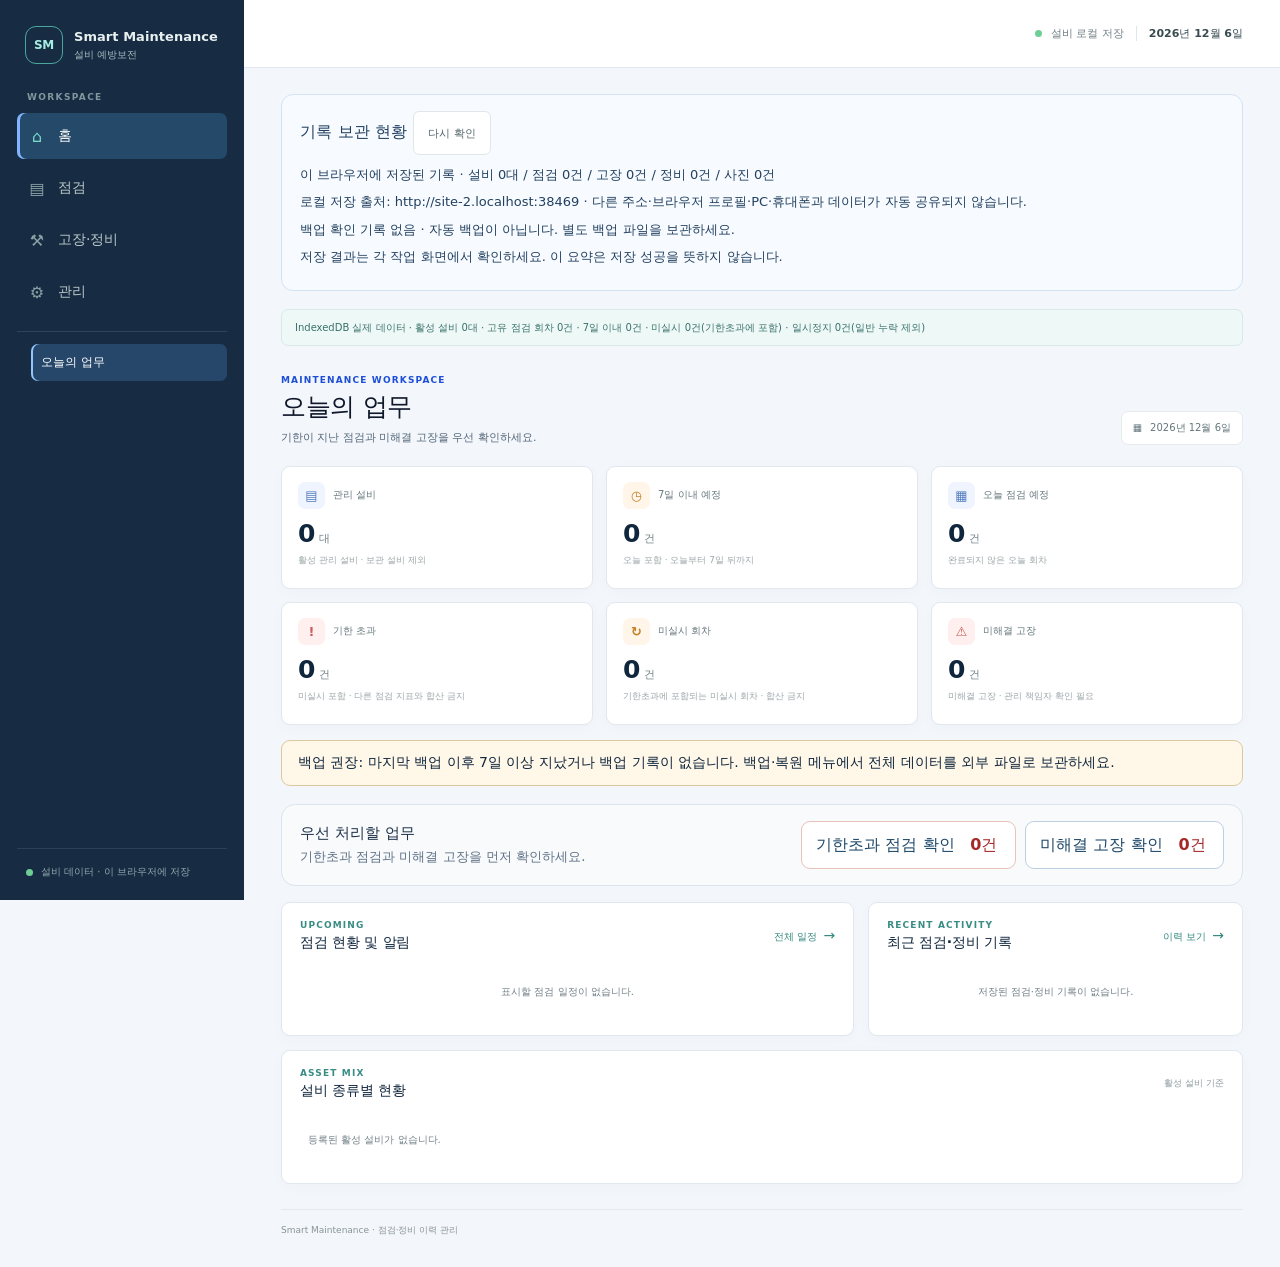
==== commit dad8f1a1: "build: publish validated six-fix Smart Maintenance standalone bundle" ====
--- a/index.html
+++ b/index.html
@@ -19,6 +19,10 @@
 /* Dashboard priority actions: reuse existing view navigation (data-go). */
 .dashboard-actions{display:flex;justify-content:space-between;align-items:center;flex-wrap:wrap;gap:14px;margin:16px 0;padding:16px 18px;border:1px solid #dbe4ed;border-radius:14px;background:#f8fafc}.dashboard-action-copy{display:flex;flex-direction:column;gap:5px}.dashboard-action-copy strong{font-size:15px;color:#1d3148}.dashboard-action-copy small{color:#607286}.dashboard-action-links{display:flex;flex-wrap:wrap;gap:9px}.dashboard-action-button{display:flex;align-items:center;justify-content:space-between;gap:12px;padding:10px 14px;border:1px solid #bdd0e2;border-radius:9px;background:#fff;color:#1c4768;font-weight:700;cursor:pointer}.dashboard-action-button:hover,.dashboard-action-button:focus-visible{background:#e9f4ff;outline-offset:3px}.dashboard-action-button b{min-width:34px;text-align:center;color:#a42929}.dashboard-action-overdue{border-color:#e9c2ba}@media(max-width:520px){.dashboard-action-links,.dashboard-action-button{width:100%}}
 
+/* Field ergonomics: keep dashboard action controls finger-sized at every width. */
+.dashboard-action-button{min-height:48px;padding:12px 14px;line-height:1.35;touch-action:manipulation}
+@media(max-width:520px){.dashboard-action-button{min-height:48px}}
+
 .inspection-panel{margin-top:15px;scroll-margin-top:18px}.inspection-panel[hidden]{display:none}.inspection-heading{align-items:flex-start;margin-bottom:13px}.inspection-heading h2{font-size:16px;margin:0}.inspection-equipment-meta{margin:6px 0 0;color:#78868b;font-size:10px}.inspection-close{min-height:33px;padding:6px 11px;font-size:10px}.inspection-notice{padding:10px 12px;border:1px solid #e9eddb;border-radius:7px;background:#fbfcf6;color:#77745b;font-size:9px;line-height:1.6}.inspection-fields,.inspection-notes{display:grid;grid-template-columns:repeat(2,minmax(0,1fr));gap:12px;margin-top:13px}.inspection-field{min-width:0}.inspection-field .field-label{margin:0 0 6px}.inspection-field input,.inspection-field textarea{width:100%;min-height:39px;padding:9px 10px;border:1px solid #dfe7e8;border-radius:6px;background:#fff;color:#263c42;font:inherit;font-size:11px;outline:none;resize:vertical}.inspection-field textarea{min-height:72px}.inspection-field input:focus,.inspection-field textarea:focus{border-color:#4aaca0;box-shadow:0 0 0 3px rgba(46,151,139,.12)}.inspection-items-heading{display:flex;align-items:center;justify-content:space-between;margin:19px 1px 8px}.inspection-items-heading h3,.history-detail h3{margin:0;color:#40565b;font-size:11px}.inspection-items{display:grid;gap:8px}.inspection-item{min-width:0;margin:0;padding:11px 12px;border:1px solid #e8eeee;border-radius:7px}.inspection-item legend{padding:0 4px;color:#2b4147;font-size:10px;font-weight:600}.inspection-guidance{margin:2px 0 8px;color:#7c898d;font-size:9px;line-height:1.5}.inspection-choices{display:flex;flex-wrap:wrap;gap:7px}.inspection-choice{display:flex;align-items:center;gap:6px;min-height:31px;padding:5px 10px;border:1px solid #e1e8e8;border-radius:6px;background:#fff;color:#637378;font-size:10px;cursor:pointer}.inspection-choice:has(input:checked){border-color:#76b8aa;background:#eff8f5;color:#216f63;font-weight:600}.inspection-choice input{margin:0;accent-color:#18847d}.choice-caution:has(input:checked){border-color:#e3b85f;background:#fff8e9;color:#9b6d18}.choice-failure:has(input:checked){border-color:#e2a09a;background:#fff2f0;color:#aa4942}.inspection-empty{padding:19px 10px;text-align:center;color:#89969a;font-size:10px}.inspection-form-footer{display:flex;align-items:center;justify-content:space-between;gap:12px;margin-top:13px;padding-top:12px;border-top:1px solid #edf0f0}.inspection-form-footer .primary-button{flex:none;margin:0}.inspection-form-footer .form-message{flex:1}.inspection-form-footer .form-message.is-error{color:#b14f49}.result-normal,.result-caution,.result-failure{border-radius:20px;padding:4px 7px;font-size:8px;font-weight:600}.result-normal{background:#edf7f1;color:#438466}.result-caution{background:#fff4e5;color:#a97122}.result-failure{background:#fff0ef;color:#b8514d}.history-record-panel table{min-width:570px}.history-heading{align-items:flex-end}.history-controls{display:flex;align-items:center;gap:9px}.history-filter-clear{padding:6px 9px;border:1px solid #dce8e6;border-radius:5px;background:#f4faf9;color:#19766e;font-size:9px;font-weight:600;cursor:pointer}.history-filter-clear[hidden]{display:none}.history-detail-button,.history-equipment-button,.inspection-start-button{min-height:29px;padding:5px 8px;border:1px solid #dce8e6;border-radius:5px;background:#f4faf9;color:#19766e;font-size:9px;font-weight:600;cursor:pointer}.history-detail-button:hover,.history-filter-clear:hover,.history-equipment-button:hover,.inspection-start-button:hover{background:#e8f5f2}.history-asset-code{display:block;margin-top:4px;color:#89969a;font-size:8px;font-weight:400}.history-empty.is-error{color:#b14f49!important}.history-detail-row td{white-space:normal;padding:0 10px 13px;background:#fafcfc}.history-detail{padding:13px;border:1px solid #e8eeee;border-radius:7px;background:#fff}.history-item-results{list-style:none;margin:9px 0 0;padding:0}.history-item-result{display:grid;grid-template-columns:minmax(0,1fr) auto;align-items:center;gap:8px;padding:8px 0;border-bottom:1px solid #f0f2f2}.history-item-result:last-child{border-bottom:0}.history-item-name{color:#3f555a;font-size:9px;font-weight:600}.history-guidance{grid-column:1/-1;color:#839094;font-size:8px}.history-extra-fields{display:grid;grid-template-columns:repeat(2,minmax(0,1fr));gap:10px;margin-top:12px}.history-extra{padding:10px;border-radius:6px;background:#f7f9f9}.history-extra strong{color:#53686d;font-size:9px}.history-extra p{margin:5px 0 0;color:#748287;font-size:9px;line-height:1.6;white-space:pre-wrap;overflow-wrap:anywhere}.history-created-at{margin:10px 0 0;color:#9aa4a7;font-size:8px}.history-equipment-button{margin-left:4px}.checklist-open-button+.inspection-start-button,.checklist-open-button+.history-equipment-button{margin-left:3px}.inspection-start-button{border-color:#cfe5e0;background:#f0f8f6}
 @media(max-width:760px){.inspection-fields,.inspection-notes{grid-template-columns:1fr;gap:9px}.inspection-form-footer{align-items:stretch;flex-direction:column}.inspection-form-footer .primary-button{width:100%}.history-extra-fields{grid-template-columns:1fr}.inspection-item{padding:10px}.inspection-choices{gap:5px}.inspection-choice{flex:1;justify-content:center;min-width:76px}.history-heading{align-items:flex-start}.history-controls{flex-direction:column;align-items:flex-end;gap:5px}}
 @media(max-width:380px){.inspection-choice{min-width:67px;padding:5px 7px;font-size:9px}.history-detail{padding:9px}.history-item-result{gap:5px}}
@@ -48,6 +52,10 @@
 @media(max-width:380px){.plan-execution-choice{min-width:67px;padding:5px 7px;font-size:9px}.plan-execution-panel{padding:10px}}
 
 .plan-execution-start-warning{margin:12px 0;padding:12px 14px;border:1px solid #e7b7ad;background:#fff4f1;border-radius:8px;color:#943e31;font-size:12px;line-height:1.6}
+
+/* Frozen final inspection: distinguish saving from a completed record. */
+#plan-execution-form[aria-busy="true"]{cursor:progress}
+#plan-execution-form[aria-busy="true"] input,#plan-execution-form[aria-busy="true"] textarea,#plan-execution-form[aria-busy="true"] select,#plan-execution-form[aria-busy="true"] button{pointer-events:none}
 
 .schedule-panel{min-width:0}.schedule-description{margin:6px 0 0;color:#78868b;font-size:10px;line-height:1.5}.schedule-toolbar{display:flex;align-items:center;gap:9px;margin:0 0 11px}.schedule-toolbar label{color:#53676c;font-size:10px;font-weight:600}.schedule-toolbar select{max-width:min(100%,360px);min-width:220px;min-height:36px;padding:7px 10px;border:1px solid #dfe7e8;border-radius:6px;background:#fff;color:#263c42;font:inherit;font-size:10px}.schedule-message{min-height:16px;margin:0 0 8px;color:#708086;font-size:9px;line-height:1.5}.schedule-message.is-error{color:#b14f49}.schedule-table{min-width:760px}.schedule-table td{vertical-align:middle}.schedule-status{display:inline-block;margin:5px 0 0 5px;padding:4px 7px;border-radius:12px;font-size:8px;font-weight:650;white-space:normal}.schedule-status-overdue{color:#b8514d;background:#fff0ef}.schedule-status-today{color:#a97122;background:#fff5e7}.schedule-status-scheduled{color:#4777ad;background:#edf5ff}.schedule-status-early{color:#438466;background:#edf7f1}.schedule-status-pending{color:#8b6a26;background:#fff8e9}.schedule-status-error,.schedule-status-setup{color:#a3483e;background:#fff5f3}.schedule-start-button{display:block;min-height:29px;margin:7px 0 0;padding:5px 9px;border:1px solid #cfe5e0;border-radius:5px;background:#f0f8f6;color:#19766e;font-size:9px;font-weight:650;cursor:pointer;white-space:nowrap}.schedule-start-button:hover:not(:disabled){background:#e3f2ee}.schedule-start-button:disabled{opacity:.55;cursor:wait}.schedule-table td:first-child{min-width:155px}.schedule-table td:nth-child(2){min-width:150px}.schedule-table td:nth-child(4){min-width:135px}.schedule-table td:nth-child(5){min-width:125px;white-space:normal;line-height:1.5}.schedule-table .empty-table-cell{white-space:normal}@media(max-width:760px){.schedule-panel{padding:14px}.schedule-toolbar{align-items:stretch;flex-direction:column;gap:5px}.schedule-toolbar select{max-width:100%;width:100%;min-width:0}.schedule-table{min-width:760px}.schedule-description{max-width:280px}}
 
@@ -4528,6 +4536,20 @@
   // Keep its autosave scope aligned with that occurrence instead of 'unscheduled'.
   window.addEventListener('smart-maintenance:plan-started', (event) => {
     const detail = event.detail || {};
+    if (detail.autoAdvance) {
+      // A programmatic next-plan transition has no click from which to seed
+      // the draft scope. The old completed-plan cleanup may still be awaiting
+      // IndexedDB, so use a distinct token and leave it untouched.
+      clearTimeout(timer);
+      current = {planId: detail.planId, dueDate: detail.dueDate || '',
+        token: ++openToken, preparingToken: null, preparedToken: null};
+      writeError = null;
+      const seed = current;
+      // The plan-execution panel is already open when auto-advancing, so the
+      // hidden-attribute observer won't run a second time. Prepare explicitly.
+      queueMicrotask(() => { if (seed.token === openToken) void prepareDraft(seed); });
+      return;
+    }
     if (current && !current.plan && current.planId === detail.planId) {
       current.dueDate = detail.dueDate || '';
     }
@@ -4536,25 +4558,29 @@
   window.addEventListener('smart-maintenance:plan-completed', async (event) => {
     const detail = event.detail || {};
     if (!current?.plan || current.plan.id !== detail.planId || current.equipment.id !== detail.equipmentId) return;
+    // Freeze the completed scope before awaiting. A new plan can start during
+    // cleanup; never delete its draft or clear its active scope by accident.
+    const finishedScope = current;
+    const finishedWrite = pendingWrite;
     clearTimeout(timer);
     try {
-      await pendingWrite.catch(() => {});
-      const removed = await STORE.remove(await openDatabase(), makeDraft(current));
-      announce(removed
-        ? '점검 완료 기록이 저장되어 해당 임시 저장을 정리했습니다.'
-        : writeError
-          ? '점검은 저장됐지만 임시 저장 정리는 실패했습니다. 임시 데이터가 남아 있을 수 있습니다.'
-          : '점검 완료 기록이 저장되었습니다. 대응하는 임시 저장은 없었습니다.', Boolean(writeError));
-      lastSaved.delete(current.draftId);
-      queued.delete(current.draftId);
-      current = null;
+      await finishedWrite.catch(() => {});
+      const removed = await STORE.remove(await openDatabase(), makeDraft(finishedScope));
+      if (current === finishedScope) {
+        announce(removed
+          ? '점검 완료 기록이 저장되어 해당 임시 저장을 정리했습니다.'
+          : writeError
+            ? '점검은 저장됐지만 임시 저장 정리는 실패했습니다. 임시 데이터가 남아 있을 수 있습니다.'
+            : '점검 완료 기록이 저장되었습니다. 대응하는 임시 저장은 없었습니다.', Boolean(writeError));
+      }
+      lastSaved.delete(finishedScope.draftId);
+      queued.delete(finishedScope.draftId);
     } catch (error) {
-      announce(`점검은 완료 저장됐지만 임시 저장 정리에 실패했습니다: ${error.message || '정리 오류'}`, true);
-      if (current?.draftId) {
-        lastSaved.delete(current.draftId);
-        queued.delete(current.draftId);
-      }
-      current = null;
+      if (current === finishedScope) announce(`점검은 완료 저장됐지만 임시 저장 정리에 실패했습니다: ${error.message || '정리 오류'}`, true);
+      lastSaved.delete(finishedScope.draftId);
+      queued.delete(finishedScope.draftId);
+    } finally {
+      if (current === finishedScope) current = null;
     }
   });
 
@@ -4607,7 +4633,7 @@
   return approved;
 }
 globalThis.SmartMaintenanceInspectionNavigation={mayLeave:mayLeaveInspection,approveStartClick,isSaving:()=>saving};
-function sig(items){return JSON.stringify((items||[]).map(i=>[String(i.id||''),String(i.name||'').trim(),String(i.guidance||'').trim()]));}function renderItems(items){itemsBox.replaceChildren();items.forEach((item,index)=>{const fs=el('fieldset','plan-execution-item');fs.append(el('legend','',`${index+1}. ${item.name}`));if(item.guidance)fs.append(el('p','plan-execution-guidance',item.guidance));const choices=el('div','plan-execution-choices');for(const[value,label]of Object.entries(LABELS)){const l=el('label',`plan-execution-choice choice-${value}`),r=document.createElement('input');r.type='radio';r.name=`result-${index}`;r.value=value;r.required=true;l.append(r,el('span','',label));choices.append(l);}fs.append(choices);const m=document.createElement('textarea');m.className='plan-item-memo';m.dataset.itemMemo=index;m.maxLength=1000;m.rows=2;m.placeholder='항목 메모 (선택)';m.setAttribute('aria-label',`${item.name} 메모`);fs.append(m);itemsBox.append(fs);});}async function start(planId,button,due='',missed='false',occurrenceId='',afterCompletedSave=false){if(afterCompletedSave ? (!completed || !saving) : (!consumeStartApproval(planId)&&!mayLeaveInspection()))return;if(!db)throw Error('저장소 준비 중입니다.');button.disabled=true;try{let t=db.transaction('plans','readonly'),finished=done(t),pP=req(t.objectStore('plans').get(planId)),[plan]=await Promise.all([pP,finished]);if(!plan)throw Error('계획을 찾을 수 없습니다.');if(globalThis.SmartMaintenancePlanPolicy?.isCurrentlyPaused(plan))throw Error('일시정지된 점검 계획입니다. 계획을 재개한 후 점검하세요.');t=db.transaction('equipment','readonly');finished=done(t);const eP=req(t.objectStore('equipment').get(plan.equipmentId)),[equipment]=await Promise.all([eP,finished]);if(!equipment||equipment.status==='archived')throw Error('활성 설비를 찾을 수 없습니다.');if(!Array.isArray(plan.checklistItems)||!plan.checklistItems.length)throw Error('계획별 점검표가 비어 있습니다.');const items=plan.checklistItems.map(i=>({id:String(i.id||''),name:String(i.name||'').trim(),guidance:String(i.guidance||'').trim()}));if(items.some(i=>!i.name))throw Error('점검 항목 이름을 확인하세요.');const rt=db.transaction('inspectionRecords','readonly'),rf=done(rt),recordP=req(rt.objectStore('inspectionRecords').getAll()),[records]=await Promise.all([recordP,rf]),{dueDate,anchorDate}=eng().executionTarget(plan,records,due);context={plan,equipment,items,dueDate,anchorDate,missed:missed==='true',occurrenceId,draftId:`${plan.id}::${equipment.id}::${dueDate||'unscheduled'}`};completed=false;form.reset();dateF.input.value=today();meta.textContent=`${equipment.name} · ${equipment.assetCode} · ${plan.name}${dueDate?` · 예정 회차 ${dueDate}`:''}`;renderItems(items);window.dispatchEvent(new CustomEvent('smart-maintenance:plan-started',{detail:{planId:plan.id,equipmentId:equipment.id,dueDate}}));planStartMessage(button);panel.hidden=false;panel.scrollIntoView({behavior:'smooth',block:'start'});}finally{button.disabled=false;}}function overall(items){return items.reduce((a,b)=>PRIORITY[b.result]>PRIORITY[a]?b.result:a,'normal');}async function commit(record,signature){const tx=db.transaction(['equipment','plans','inspectionRecords','faults'],'readwrite'),finished=done(tx),es=tx.objectStore('equipment'),ps=tx.objectStore('plans'),rs=tx.objectStore('inspectionRecords');let pending=4,equipment,plan,records,faults,failure;const ready=()=>{if(--pending)return;if(!equipment||!plan){failure=Error('설비 또는 계획을 찾을 수 없습니다.');tx.abort();return;}if(equipment.status==='archived'){failure=Error('보관 설비에는 점검 기록을 만들 수 없습니다.');tx.abort();return;}if(globalThis.SmartMaintenancePlanPolicy?.isCurrentlyPaused(plan)){failure=Error('일시정지된 점검 계획에는 완료 기록을 저장할 수 없습니다.');tx.abort();return;}if(plan.equipmentId!==equipment.id||sig(plan.checklistItems)!==signature){failure=Error('설비 또는 점검표가 변경되었습니다. 다시 시작하세요.');tx.abort();return;}if(record.scheduleCompletionEligible&&record.scheduleOccurrenceDueDate&&records.some(r=>r.planId===record.planId&&r.equipmentId===record.equipmentId&&r.scheduleCompletionEligible!==false&&r.scheduleOccurrenceDueDate===record.scheduleOccurrenceDueDate)){failure=Error('이 예정 회차는 이미 완료 기록이 있습니다. 중복 저장하지 않았습니다.');tx.abort();return;}try{const action=window.SmartMaintenanceFaultModel.resolveInspection(record,faults);rs.add(record);if(plan.resumeInspectionRequired&&record.inspectedAt>=plan.resumedOn){ps.put({...plan,resumeInspectionRequired:false,resumeInspectionCompletedAt:record.createdAt});}if(action.action==='add')tx.objectStore('faults').add(action.fault);if(action.action==='put')tx.objectStore('faults').put(action.fault);}catch(error){failure=error;tx.abort();}};const er=es.get(record.equipmentId),pr=ps.get(record.planId),rr=rs.getAll(),fr=tx.objectStore('faults').getAll();er.onsuccess=()=>{equipment=er.result;ready();};pr.onsuccess=()=>{plan=pr.result;ready();};rr.onsuccess=()=>{records=rr.result||[];ready();};fr.onsuccess=()=>{faults=fr.result||[];ready();};er.onerror=pr.onerror=rr.onerror=fr.onerror=()=>tx.abort();try{await finished;}catch(e){throw failure||e;}}function chooseNextDueInspection(currentPlanId){
+function sig(items){return JSON.stringify((items||[]).map(i=>[String(i.id||''),String(i.name||'').trim(),String(i.guidance||'').trim()]));}function renderItems(items){itemsBox.replaceChildren();items.forEach((item,index)=>{const fs=el('fieldset','plan-execution-item');fs.append(el('legend','',`${index+1}. ${item.name}`));if(item.guidance)fs.append(el('p','plan-execution-guidance',item.guidance));const choices=el('div','plan-execution-choices');for(const[value,label]of Object.entries(LABELS)){const l=el('label',`plan-execution-choice choice-${value}`),r=document.createElement('input');r.type='radio';r.name=`result-${index}`;r.value=value;r.required=true;l.append(r,el('span','',label));choices.append(l);}fs.append(choices);const m=document.createElement('textarea');m.className='plan-item-memo';m.dataset.itemMemo=index;m.maxLength=1000;m.rows=2;m.placeholder='항목 메모 (선택)';m.setAttribute('aria-label',`${item.name} 메모`);fs.append(m);itemsBox.append(fs);});}async function start(planId,button,due='',missed='false',occurrenceId='',afterCompletedSave=false){if(afterCompletedSave ? (!completed || !saving) : (!consumeStartApproval(planId)&&!mayLeaveInspection()))return;if(!db)throw Error('저장소 준비 중입니다.');button.disabled=true;try{let t=db.transaction('plans','readonly'),finished=done(t),pP=req(t.objectStore('plans').get(planId)),[plan]=await Promise.all([pP,finished]);if(!plan)throw Error('계획을 찾을 수 없습니다.');if(globalThis.SmartMaintenancePlanPolicy?.isCurrentlyPaused(plan))throw Error('일시정지된 점검 계획입니다. 계획을 재개한 후 점검하세요.');t=db.transaction('equipment','readonly');finished=done(t);const eP=req(t.objectStore('equipment').get(plan.equipmentId)),[equipment]=await Promise.all([eP,finished]);if(!equipment||equipment.status==='archived')throw Error('활성 설비를 찾을 수 없습니다.');if(!Array.isArray(plan.checklistItems)||!plan.checklistItems.length)throw Error('계획별 점검표가 비어 있습니다.');const items=plan.checklistItems.map(i=>({id:String(i.id||''),name:String(i.name||'').trim(),guidance:String(i.guidance||'').trim()}));if(items.some(i=>!i.name))throw Error('점검 항목 이름을 확인하세요.');const rt=db.transaction('inspectionRecords','readonly'),rf=done(rt),recordP=req(rt.objectStore('inspectionRecords').getAll()),[records]=await Promise.all([recordP,rf]),{dueDate,anchorDate}=eng().executionTarget(plan,records,due);context={plan,equipment,items,dueDate,anchorDate,missed:missed==='true',occurrenceId,draftId:`${plan.id}::${equipment.id}::${dueDate||'unscheduled'}`};completed=false;form.reset();form.querySelectorAll('input,textarea,select,button').forEach(input=>{input.disabled=false;});submit.disabled=false;submit.textContent='점검 완료 및 기록 저장';dateF.input.value=today();meta.textContent=`${equipment.name} · ${equipment.assetCode} · ${plan.name}${dueDate?` · 예정 회차 ${dueDate}`:''}`;renderItems(items);window.dispatchEvent(new CustomEvent('smart-maintenance:plan-started',{detail:{planId:plan.id,equipmentId:equipment.id,dueDate,autoAdvance:afterCompletedSave}}));planStartMessage(button);panel.hidden=false;panel.scrollIntoView({behavior:'smooth',block:'start'});}finally{button.disabled=false;}}function overall(items){return items.reduce((a,b)=>PRIORITY[b.result]>PRIORITY[a]?b.result:a,'normal');}async function commit(record,signature){const tx=db.transaction(['equipment','plans','inspectionRecords','faults'],'readwrite'),finished=done(tx),es=tx.objectStore('equipment'),ps=tx.objectStore('plans'),rs=tx.objectStore('inspectionRecords');let pending=4,equipment,plan,records,faults,failure;const ready=()=>{if(--pending)return;if(!equipment||!plan){failure=Error('설비 또는 계획을 찾을 수 없습니다.');tx.abort();return;}if(equipment.status==='archived'){failure=Error('보관 설비에는 점검 기록을 만들 수 없습니다.');tx.abort();return;}if(globalThis.SmartMaintenancePlanPolicy?.isCurrentlyPaused(plan)){failure=Error('일시정지된 점검 계획에는 완료 기록을 저장할 수 없습니다.');tx.abort();return;}if(plan.equipmentId!==equipment.id||sig(plan.checklistItems)!==signature){failure=Error('설비 또는 점검표가 변경되었습니다. 다시 시작하세요.');tx.abort();return;}if(record.scheduleCompletionEligible&&record.scheduleOccurrenceDueDate&&records.some(r=>r.planId===record.planId&&r.equipmentId===record.equipmentId&&r.scheduleCompletionEligible!==false&&r.scheduleOccurrenceDueDate===record.scheduleOccurrenceDueDate)){failure=Error('이 예정 회차는 이미 완료 기록이 있습니다. 중복 저장하지 않았습니다.');tx.abort();return;}try{const action=window.SmartMaintenanceFaultModel.resolveInspection(record,faults);rs.add(record);if(plan.resumeInspectionRequired&&record.inspectedAt>=plan.resumedOn){ps.put({...plan,resumeInspectionRequired:false,resumeInspectionCompletedAt:record.createdAt});}if(action.action==='add')tx.objectStore('faults').add(action.fault);if(action.action==='put')tx.objectStore('faults').put(action.fault);}catch(error){failure=error;tx.abort();}};const er=es.get(record.equipmentId),pr=ps.get(record.planId),rr=rs.getAll(),fr=tx.objectStore('faults').getAll();er.onsuccess=()=>{equipment=er.result;ready();};pr.onsuccess=()=>{plan=pr.result;ready();};rr.onsuccess=()=>{records=rr.result||[];ready();};fr.onsuccess=()=>{faults=fr.result||[];ready();};er.onerror=pr.onerror=rr.onerror=fr.onerror=()=>tx.abort();try{await finished;}catch(e){throw failure||e;}}function chooseNextDueInspection(currentPlanId){
   // Only already due inspections can be opened automatically. A plan-list DOM order is not a schedule priority.
   const todayDate=today();
   const candidates=[...document.querySelectorAll('#schedule-rows [data-schedule-start]')]
@@ -4619,7 +4645,22 @@
     a.button.dataset.scheduleStart.localeCompare(b.button.dataset.scheduleStart));
   return candidates[0]?.button||null;
 }
-async function save(event){event.preventDefault();if(saving||completed||!context)return;const date=dateF.input.value,inspector=inspectorF.input.value.trim();if(!dateOnly(date)){say('실제 점검 완료일을 확인하세요.',true);return;}if(!inspector){say('점검자를 입력하세요.',true);return;}const current=context,requested=Boolean(current.dueDate),valid=requested&&eng().isOccurrence(current.plan,current.dueDate,current.anchorDate||current.plan.baseDate),within=valid&&eng().withinCompletionWindow(current.plan,current.dueDate,date),outside=requested&&date<current.dueDate&&!within;if(outside){say(`허용 기간 밖입니다. ${current.dueDate} 회차를 완료 처리하지 않습니다.`,true);if(!confirm('정기점검 회차는 완료 처리하지 않고 일반 점검 기록으로 저장할까요?'))return;}const items=current.items.map((item,i)=>({itemId:item.id,name:item.name,guidance:item.guidance,result:form.querySelector(`input[name="result-${i}"]:checked`)?.value||'',memo:form.querySelector(`[data-item-memo="${i}"]`)?.value.trim()||''}));if(!items.length||items.some(i=>!Object.hasOwn(LABELS,i.result))){say('모든 항목을 판정해야 완료할 수 있습니다.',true);return;}const due=within?current.dueDate:null,eligible=current.plan.scheduleBasis==='fixed'?Boolean(due):current.plan.scheduleBasis==='completion'&&(requested?Boolean(within):true),record={id:`plan-inspection-${globalThis.crypto?.randomUUID?.()||`${Date.now().toString(36)}-${Math.random().toString(36).slice(2)}`}`,equipmentId:current.equipment.id,equipmentName:current.equipment.name,assetCode:current.equipment.assetCode,equipmentTypeId:current.equipment.typeId,planId:current.plan.id,planName:current.plan.name,scheduleBasis:current.plan.scheduleBasis||null,scheduleOccurrenceDueDate:due,scheduleCompletionEligible:eligible,completedAt:date,inspectedAt:date,inspector,memo:document.getElementById('plan-execution-memo').value.trim(),actions:document.getElementById('plan-execution-actions').value.trim(),overallResult:overall(items),checklistItems:items,cautionFaultRequested:Boolean(document.querySelector('#plan-execution-form [data-fault-caution]')?.checked),faultLinkId:document.querySelector('#plan-execution-form [data-fault-link]')?.value||'',createdAt:new Date().toISOString()};saving=true;submit.disabled=true;say('점검 기록을 저장하고 있습니다.');try{await commit(record,sig(current.items));window.dispatchEvent(new CustomEvent('smart-maintenance:faults-updated'));completed=true;form.querySelectorAll('input,textarea').forEach(x=>x.disabled=true);submit.textContent='저장 완료';say(record.linkedFaultId?'점검 기록과 고장 관리 기록을 저장했습니다. 고장 관리 메뉴에서 확인하세요.':(eligible?'점검 기록을 저장했습니다. 해당 회차 또는 완료일 기준 일정에 반영됩니다.':'점검 기록을 저장했습니다. 정기점검 회차는 완료 처리되지 않았습니다.'));window.dispatchEvent(new CustomEvent('smart-maintenance:plan-completed',{detail:{planId:current.plan.id,equipmentId:current.equipment.id,recordId:record.id,dueDate:due,completedAt:date}}));if(record.overallResult==='normal'){const next=chooseNextDueInspection(current.plan.id);if(next){try{await start(next.dataset.scheduleStart,next,next.dataset.scheduleDueDate,next.dataset.scheduleMissed,next.dataset.scheduleOccurrenceId,true);say('정상 점검 저장 완료. 기한이 가장 먼저 도래한 점검으로 이동했습니다.');}catch(error){say('정상 점검은 저장했습니다. 다음 점검을 시작하지 못했습니다: '+(error.message||'시작 실패'),true);}}else{say('정상 점검을 저장했습니다. 현재 일정 목록에 바로 진행할 다른 기한 도래 점검이 없습니다.');}}}catch(e){submit.disabled=false;submit.textContent='점검 완료 및 기록 저장';say(e.message||'저장하지 못했습니다.',true);}finally{saving=false;}}function decorate(){for(const row of planList.querySelectorAll('.plan-item')){if(row.querySelector('[data-plan-execution-start]'))continue;const b=el('button','plan-execution-start-button','점검 시작');b.type='button';b.dataset.planExecutionStart=row.dataset.planId;row.append(b);}}planList.addEventListener('click',async e=>{const b=e.target.closest('[data-plan-execution-start]');if(b)try{await start(b.dataset.planExecutionStart,b);}catch(err){panel.hidden=true;planStartMessage(b,err.message||'점검 시작 실패');}});document.getElementById('schedule-rows')?.addEventListener('click',async e=>{const b=e.target.closest('[data-schedule-start]');if(b)try{await start(b.dataset.scheduleStart,b,b.dataset.scheduleDueDate,b.dataset.scheduleMissed,b.dataset.scheduleOccurrenceId);}catch(err){panel.hidden=true;planStartMessage(b,err.message||'점검 시작 실패');}});close.addEventListener('click',()=>{if(!mayLeaveInspection())return;panel.hidden=true;context=null;completed=false;form.reset();form.querySelectorAll('input,textarea').forEach(x=>x.disabled=false);submit.disabled=false;submit.textContent='점검 완료 및 기록 저장';say('');});form.addEventListener('submit',save);new MutationObserver(decorate).observe(planList,{childList:true,subtree:true});open().catch(e=>say(`저장소 오류: ${e.message}`,true));window.addEventListener('beforeunload',e=>{if(hasUnsavedInspectionInput()){e.preventDefault();e.returnValue='';}db?.close();});})();
+async function save(event){event.preventDefault();if(saving||completed||!context)return;const date=dateF.input.value,inspector=inspectorF.input.value.trim();if(!dateOnly(date)){say('실제 점검 완료일을 확인하세요.',true);return;}if(!inspector){say('점검자를 입력하세요.',true);return;}const current=context,requested=Boolean(current.dueDate),valid=requested&&eng().isOccurrence(current.plan,current.dueDate,current.anchorDate||current.plan.baseDate),within=valid&&eng().withinCompletionWindow(current.plan,current.dueDate,date),outside=requested&&date<current.dueDate&&!within;if(outside){say(`허용 기간 밖입니다. ${current.dueDate} 회차를 완료 처리하지 않습니다.`,true);if(!confirm('정기점검 회차는 완료 처리하지 않고 일반 점검 기록으로 저장할까요?'))return;}const items=current.items.map((item,i)=>({itemId:item.id,name:item.name,guidance:item.guidance,result:form.querySelector(`input[name="result-${i}"]:checked`)?.value||'',memo:form.querySelector(`[data-item-memo="${i}"]`)?.value.trim()||''}));if(!items.length||items.some(i=>!Object.hasOwn(LABELS,i.result))){say('모든 항목을 판정해야 완료할 수 있습니다.',true);return;}const due=within?current.dueDate:null,eligible=current.plan.scheduleBasis==='fixed'?Boolean(due):current.plan.scheduleBasis==='completion'&&(requested?Boolean(within):true),record={id:`plan-inspection-${globalThis.crypto?.randomUUID?.()||`${Date.now().toString(36)}-${Math.random().toString(36).slice(2)}`}`,equipmentId:current.equipment.id,equipmentName:current.equipment.name,assetCode:current.equipment.assetCode,equipmentTypeId:current.equipment.typeId,planId:current.plan.id,planName:current.plan.name,scheduleBasis:current.plan.scheduleBasis||null,scheduleOccurrenceDueDate:due,scheduleCompletionEligible:eligible,completedAt:date,inspectedAt:date,inspector,memo:document.getElementById('plan-execution-memo').value.trim(),actions:document.getElementById('plan-execution-actions').value.trim(),overallResult:overall(items),checklistItems:items,cautionFaultRequested:Boolean(document.querySelector('#plan-execution-form [data-fault-caution]')?.checked),faultLinkId:document.querySelector('#plan-execution-form [data-fault-link]')?.value||'',createdAt:new Date().toISOString()};// Snapshot was validated above; freeze every writable control BEFORE the async commit.
+const previousDisabled=new Map([...form.querySelectorAll('input,textarea,select,button')].map(control=>[control,control.disabled]));
+saving=true;form.setAttribute('aria-busy','true');
+previousDisabled.forEach((_,control)=>{control.disabled=true;});
+say('점검 기록을 저장하고 있습니다. 입력은 잠시 잠겼습니다.');try{await commit(record,sig(current.items));completed=true;window.dispatchEvent(new CustomEvent('smart-maintenance:faults-updated'));form.querySelectorAll('input,textarea,select,button').forEach(x=>x.disabled=true);submit.textContent='저장 완료';say(record.linkedFaultId?'점검 기록과 고장 관리 기록을 저장했습니다. 고장 관리 메뉴에서 확인하세요.':(eligible?'점검 기록을 저장했습니다. 해당 회차 또는 완료일 기준 일정에 반영됩니다.':'점검 기록을 저장했습니다. 정기점검 회차는 완료 처리되지 않았습니다.'));window.dispatchEvent(new CustomEvent('smart-maintenance:plan-completed',{detail:{planId:current.plan.id,equipmentId:current.equipment.id,recordId:record.id,dueDate:due,completedAt:date}}));if(record.overallResult==='normal'){const next=chooseNextDueInspection(current.plan.id);if(next){try{await start(next.dataset.scheduleStart,next,next.dataset.scheduleDueDate,next.dataset.scheduleMissed,next.dataset.scheduleOccurrenceId,true);say('정상 점검 저장 완료. 기한이 가장 먼저 도래한 점검으로 이동했습니다.');}catch(error){say('정상 점검은 저장했습니다. 다음 점검을 시작하지 못했습니다: '+(error.message||'시작 실패'),true);}}else{say('정상 점검을 저장했습니다. 현재 일정 목록에 바로 진행할 다른 기한 도래 점검이 없습니다.');}}}catch(e){
+  if(completed){
+    // A post-commit UI callback can fail, but the record is already committed.
+    form.querySelectorAll('input,textarea,select,button').forEach(control=>{control.disabled=true;});
+    submit.textContent='저장 완료';
+    say('점검 기록은 저장됐습니다. 후속 화면 갱신에 문제가 있습니다: '+(e.message||'갱신 오류'),true);
+  }else{
+    // The database transaction rolled back: keep every answer, restore previous controls.
+    previousDisabled.forEach((wasDisabled,control)=>{control.disabled=wasDisabled;});
+    submit.textContent='점검 완료 및 기록 저장';say(e.message||'저장하지 못했습니다. 입력은 유지됩니다.',true);
+  }
+}finally{saving=false;form.removeAttribute('aria-busy');}}function decorate(){for(const row of planList.querySelectorAll('.plan-item')){if(row.querySelector('[data-plan-execution-start]'))continue;const b=el('button','plan-execution-start-button','점검 시작');b.type='button';b.dataset.planExecutionStart=row.dataset.planId;row.append(b);}}planList.addEventListener('click',async e=>{const b=e.target.closest('[data-plan-execution-start]');if(b)try{await start(b.dataset.planExecutionStart,b);}catch(err){panel.hidden=true;planStartMessage(b,err.message||'점검 시작 실패');}});document.getElementById('schedule-rows')?.addEventListener('click',async e=>{const b=e.target.closest('[data-schedule-start]');if(b)try{await start(b.dataset.scheduleStart,b,b.dataset.scheduleDueDate,b.dataset.scheduleMissed,b.dataset.scheduleOccurrenceId);}catch(err){panel.hidden=true;planStartMessage(b,err.message||'점검 시작 실패');}});close.addEventListener('click',()=>{if(!mayLeaveInspection())return;panel.hidden=true;context=null;completed=false;form.reset();form.querySelectorAll('input,textarea,select,button').forEach(x=>x.disabled=false);submit.disabled=false;submit.textContent='점검 완료 및 기록 저장';say('');});form.addEventListener('submit',save);new MutationObserver(decorate).observe(planList,{childList:true,subtree:true});open().catch(e=>say(`저장소 오류: ${e.message}`,true));window.addEventListener('beforeunload',e=>{if(hasUnsavedInspectionInput()){e.preventDefault();e.returnValue='';}db?.close();});})();
 
 
 (()=>{'use strict';const DB='smart-maintenance',VERSION=4,E=()=>globalThis.SmartMaintenanceScheduleEngine,body=document.getElementById('schedule-rows'),filter=document.getElementById('schedule-equipment-filter'),query=document.getElementById('schedule-query'),stateFilter=document.getElementById('schedule-state-filter'),message=document.getElementById('schedule-message'),count=document.getElementById('schedule-count');if(!body||!filter||!message)return;let db,snapshot=[],assets=[],refreshPromise=null;const el=(t,c,x)=>{const n=document.createElement(t);if(c)n.className=c;if(x!==undefined)n.textContent=x;return n;},req=r=>new Promise((ok,no)=>{r.onsuccess=()=>ok(r.result);r.onerror=()=>no(r.error||Error('IndexedDB 조회 실패'));}),done=t=>new Promise((ok,no)=>{t.oncomplete=ok;t.onabort=()=>no(t.error||Error('조회 취소'));t.onerror=()=>{};});function open(){return new Promise((ok,no)=>{const r=indexedDB.open(DB,VERSION);r.onsuccess=()=>{db=r.result;db.onversionchange=()=>{db.close();db=null;};ok();};r.onerror=()=>no(r.error||Error('저장소 열기 실패'));r.onblocked=()=>no(Error('다른 탭에서 저장소 사용 중입니다.'));});}async function read(){const t=db.transaction(['equipment','plans','inspectionRecords'],'readonly'),finished=done(t),values=await Promise.all(['equipment','plans','inspectionRecords'].map(s=>req(t.objectStore(s).getAll())));await finished;return{equipment:values[0],plans:values[1],records:values[2]};}async function ensureTracking(plans,today){const missing=plans.filter(p=>!E().isDateOnly(p.trackingStartedOn));if(!missing.length)return plans;const t=db.transaction('plans','readwrite'),finished=done(t),store=t.objectStore('plans');for(const p of missing){const r=store.get(p.id);r.onsuccess=()=>{if(r.result&&!E().isDateOnly(r.result.trackingStartedOn))store.put({...r.result,trackingStartedOn:today});};r.onerror=()=>t.abort();}await finished;const ids=new Set(missing.map(p=>p.id));return plans.map(p=>ids.has(p.id)&&!E().isDateOnly(p.trackingStartedOn)?{...p,trackingStartedOn:today}:p);}async function build(){const today=E().todayLocal(),data=await read();data.plans=await ensureTracking(data.plans,today);const byId=new Map(data.equipment.filter(a=>a.status!=='archived').map(a=>[a.id,a])),rows=[];assets=[...byId.values()];for(const p of data.plans){const a=byId.get(p.equipmentId);if(!a)continue;const missed=E().missedDates(p,data.records,today),missedSet=new Set(missed),target={...E().describeTarget(p,data.records,today),plan:p,equipment:a,rowType:'plan'};if(!target.dueDate||!missedSet.has(target.dueDate))rows.push(target);for(const due of E().pausedDates?.(p,today)||[]){rows.push({id:`pause-${p.id}-${due}`,rowType:'paused',kind:'paused',dueDate:due,plan:p,equipment:a,frequency:E().label(p),completionRecord:null});}for(const due of missed){rows.push({id:E().missedId(p.id,due),rowType:'missed',kind:'overdue',dueDate:due,plan:p,equipment:a,frequency:E().label(p),completionRecord:null,missedOccurrenceId:E().missedId(p.id,due)});}}return rows.sort((a,b)=>(a.dueDate||'9999-99-99').localeCompare(b.dueDate||'9999-99-99')||String(a.equipment.name).localeCompare(String(b.equipment.name),'ko')||String(a.plan.name).localeCompare(String(b.plan.name),'ko')||a.rowType.localeCompare(b.rowType));}function dateLabel(v){return E().isDateOnly(v)?new Intl.DateTimeFormat('ko-KR',{year:'numeric',month:'2-digit',day:'2-digit',timeZone:'UTC'}).format(new Date(`${v}T00:00:00Z`)):'날짜 확인 필요';}function status(x,today){if(x.kind==='early'){if(!E().isDateOnly(x.dueDate))return['설정 필요 · 예정일 확인','schedule-status-error'];return[`조기 점검 가능 · ${E().daysBetween(today,x.dueDate)}일 전`,'schedule-status-early'];}return({overdue:['미실시 · 기한 초과','schedule-status-overdue'],today:['오늘 점검','schedule-status-today'],scheduled:['예정','schedule-status-scheduled'],pending:['연동 대기','schedule-status-pending'],unset:['설정 필요','schedule-status-setup'],error:['설정 필요','schedule-status-error'],paused:['일시정지로 미실시','schedule-status-setup']})[x.kind]||['예정','schedule-status-scheduled'];}function render(){const chosen=filter.value;filter.replaceChildren(new Option('전체 활성 설비',''));[...assets].sort((a,b)=>String(a.name).localeCompare(String(b.name),'ko')).forEach(a=>filter.add(new Option(`${a.name} (${a.assetCode||'번호 없음'})`,a.id)));if(assets.some(a=>a.id===chosen))filter.value=chosen;const visible=snapshot.filter(x=>(!filter.value||x.equipment.id===filter.value)&&(!stateFilter.value||(stateFilter.value==='unset'?['unset','error'].includes(x.kind):x.kind===stateFilter.value))&&globalThis.SmartMaintenanceRecordSearch.matches([x.equipment.name,x.equipment.assetCode,x.plan.name,x.frequency],query.value)),today=E().todayLocal();body.replaceChildren();count.textContent=`${visible.length}건 / 전체 ${snapshot.length}건`;if(!visible.length){const tr=document.createElement('tr'),td=el('td','empty-table-cell',snapshot.length?'검색 조건에 맞는 일정이 없습니다. 검색 초기화를 선택해 보세요.':'표시할 활성 설비 점검 일정이 없습니다.');td.colSpan=5;tr.append(td);body.append(tr);return;}for(const item of visible){const tr=document.createElement('tr');tr.dataset.planId=item.plan.id;const due=el('td','schedule-due-cell','');if(item.dueDate)due.append(el('span','',dateLabel(item.dueDate)));const[s,cls]=status(item,today);due.append(el('span',`schedule-status ${cls}`,item.kind==='error'&&item.error?`${s} · ${item.error}`:s));if(['early','today','overdue'].includes(item.kind)){const b=el('button','schedule-start-button',item.rowType==='missed'?'미실시 회차 점검':'점검 시작');b.type='button';b.dataset.scheduleStart=item.plan.id;b.dataset.scheduleDueDate=item.dueDate||'';b.dataset.scheduleMissed=item.rowType==='missed'?'true':'false';b.dataset.scheduleOccurrenceId=item.missedOccurrenceId||'';due.append(b);}const completion=item.rowType==='paused'?'일시정지 중 회차 · 일반 미실시로 집계하지 않음':item.rowType==='missed'?'이 회차의 완료 기록 없음':item.completionRecord?`최근 실제 완료 · ${dateLabel(E().recordDate(item.completionRecord))} · ${item.completionRecord.inspector||'점검자 미기록'}`:item.kind==='pending'?'완료 기록 연동 대기':'회차 완료 기록 없음';tr.append(el('td','',`${item.equipment.name} · ${item.equipment.assetCode||'관리번호 없음'}`),el('td','',`${item.plan.name||'이름 없는 계획'}${item.rowType==='missed'?` · 누락 회차 (${dateLabel(item.dueDate)})`:''}`),el('td','',item.frequency),due,el('td','',completion));body.append(tr);}}function refresh(){if(!db)return open().then(()=>refresh()).catch(e=>{message.textContent=`저장소 재연결 실패: ${e.message||'조회 오류'}`;message.classList.add('is-error');return [];});if(refreshPromise)return refreshPromise;refreshPromise=(async()=>{try{snapshot=await build();const misses=snapshot.filter(x=>x.rowType==='missed').length,pauses=snapshot.filter(x=>x.rowType==='paused').length;render();message.classList.remove('is-error');message.textContent=`${snapshot.length}개 일정 · 미실시 회차 ${misses}건 · 일시정지 회차 ${pauses}건 · 계획 추적 시작일 이후만 표시`;window.dispatchEvent(new CustomEvent('smart-maintenance:schedule-updated',{detail:{count:snapshot.length,missedCount:misses}}));return snapshot;}catch(e){snapshot=[];assets=[];body.replaceChildren();count.textContent='조회 실패';message.textContent=`일정을 불러오지 못했습니다: ${e.message||'저장소 오류'}`;message.classList.add('is-error');return[];}finally{refreshPromise=null;}})();return refreshPromise;}filter.addEventListener('change',render);query.addEventListener('input',render);stateFilter.addEventListener('change',render);document.getElementById('schedule-filter-reset').addEventListener('click',()=>{filter.value='';query.value='';stateFilter.value='';render();query.focus();});document.querySelectorAll('[data-view="schedule"]').forEach(b=>b.addEventListener('click',()=>void refresh()));window.addEventListener('smart-maintenance:plan-completed',()=>void refresh());window.addEventListener('smart-maintenance:plan-settings-updated',()=>void refresh());window.SmartMaintenanceSchedule={refresh,getSnapshot:()=>snapshot.slice()};open().then(refresh).catch(e=>{message.textContent=`저장소 오류: ${e.message||'일정 조회 실패'}`;message.classList.add('is-error');});window.addEventListener('beforeunload',()=>db?.close());})();
@@ -6335,15 +6376,42 @@
     const counts=Object.fromEntries(Object.entries(removed).filter(([,keys])=>keys.size).map(([name,keys])=>[name,keys.size]));
     return {removed,counts,total:Object.values(counts).reduce((sum,count)=>sum+count,0),equipmentCount:ids.size};
   }
-  // This signature detects changes relevant to matching and relationships, without copying image bytes.
+  // Compare EVERY serializable field, including names, notes and photo base64 data.
+  // Hash the stream to avoid materializing multi-megabyte photo payloads in the preview.
+  // Any edit invalidates an earlier preview; deletion remains in one readwrite transaction.
   function signature(data) {
-    const parts=[];
-    for (const [name,rows] of Object.entries(data).sort(([a],[b])=>a.localeCompare(b))) {
-      parts.push([name,rows.map(row=>[row.id,row.equipmentId,row.planId,row.recordId,row.faultId,row.linkedFaultId,
-        row.linkedPriorFaultId,row.updatedAt,row.modifiedAt,row.status,row.assetCode,
-        row.sourceInspectionIds,row.sourcePlanIds]).sort((a,b)=>String(a[0]).localeCompare(String(b[0])))]);
-    }
-    return JSON.stringify(parts);
+    let a=2166136261>>>0, b=0x811c9dc5>>>0, size=0;
+    const emit=(value)=>{for(let i=0;i<value.length;i++){
+      const ch=value.charCodeAt(i);a=Math.imul(a^ch,16777619)>>>0;
+      b=(Math.imul(b^ch,2246822519)+3266489917)>>>0;size++;
+    }};
+    const seen=new WeakSet();
+    function walk(value){
+      if(value===null){emit('null;');return;}
+      const kind=typeof value;
+      if(kind==='string'){emit('str:'+value.length+':');emit(value);emit(';');return;}
+      if(kind==='number'||kind==='boolean'||kind==='bigint'||kind==='undefined'){emit(kind+':'+String(value)+';');return;}
+      if(kind!=='object')throw Error('서명할 수 없는 데이터 형식입니다.');
+      if(seen.has(value))throw Error('순환 참조 데이터는 삭제할 수 없습니다.');
+      seen.add(value);
+      if(Array.isArray(value)){emit('array:'+value.length+'[');for(const item of value)walk(item);emit(']');}
+      else if(value instanceof Date){emit('date:'+value.toISOString()+';');}
+      else if(typeof Blob!=='undefined'&&value instanceof Blob){
+        // Browser photo storage uses base64 strings; Blob payload is unsupported for a safe preview.
+        throw Error('Blob 형식의 사진 데이터는 안전하게 비교할 수 없어 삭제를 중단합니다.');
+      }
+      else if(ArrayBuffer.isView(value)) {emit('typed:'+value.constructor.name+':');for(const num of new Uint8Array(value.buffer,value.byteOffset,value.byteLength))emit(String.fromCharCode(num));emit(';');}
+      else if(value instanceof ArrayBuffer){emit('buffer:');for(const num of new Uint8Array(value))emit(String.fromCharCode(num));emit(';');}
+      else {const keys=Object.keys(value).sort();emit('object:'+keys.length+'{');for(const key of keys){walk(key);walk(value[key]);}emit('}');}
+      seen.delete(value);
+    }
+    for(const name of Object.keys(data).sort()){
+      walk(name);
+      const rows=data[name];if(!Array.isArray(rows))throw Error('저장 영역이 올바르지 않습니다: '+name);
+      const ordered=rows.slice().sort((x,y)=>String(x?.id||'').localeCompare(String(y?.id||'')));
+      walk(ordered);
+    }
+    return `${size}:${a.toString(16).padStart(8,'0')}:${b.toString(16).padStart(8,'0')}`;
   }
   globalThis.SmartMaintenanceCleanupModel=Object.freeze({STORES,LABELS,REFERENCES,plan,signature});
 })();
@@ -6356,7 +6424,7 @@
   const $=id=>document.getElementById(id);
   if (!model || !$('sm-data-overview') || !$('sm-cleanup-panel')) return;
   const REQUIRED=model.STORES;
-  let db=null, snapshot=null, selected=new Set(), pending=null, busy=false;
+  let db=null, snapshot=null, selected=new Set(), pending=null, busy=false, detailRefreshPending=false;
   const say=(id,value)=>{const el=$(id);if(el)el.textContent=value;};
   const req=r=>new Promise((resolve,reject)=>{r.onsuccess=()=>resolve(r.result);r.onerror=()=>reject(r.error||Error('저장 영역 요청 실패'));});
   function done(t){return new Promise((resolve,reject)=>{t.oncomplete=()=>resolve();t.onabort=()=>reject(t.error||Error('거래가 취소되었습니다.'));});}
@@ -6383,15 +6451,21 @@
     const records=await Promise.all(all.map(async name=>[name,await req(t.objectStore(name).getAll())]));
     await completed;return Object.fromEntries(records);
   }
+  async function readCounts(connection){
+    const all=names(connection),t=connection.transaction(all,'readonly'),completed=done(t);
+    const counts=await Promise.all(all.map(name=>req(t.objectStore(name).count())));
+    await completed;
+    return Object.fromEntries(all.map((name,index)=>[name,counts[index]]));
+  }
   function backupText(){
     let raw=null;try{raw=localStorage.getItem('smart-maintenance:last-backup');}catch(_){return '백업 날짜: 확인 불가';}
     const when=raw?new Date(raw):null;
     return when&&!Number.isNaN(when.getTime())?'마지막 백업 확인: '+when.toLocaleString('ko-KR'):'백업 확인 기록 없음';
   }
-  function overview(data){const count=name=>(data[name]||[]).length;
-    say('sm-data-overview',`현재 브라우저 기록 · 설비 ${count('equipment')}대 / 점검 ${count('inspectionRecords')}건 / 고장 ${count('faults')}건 / 정비 ${count('maintenanceRecords')}건 / 사진 ${count('photos')}건`);
-    say('sm-backup-when',backupText());
-    say('sm-data-origin','저장 주소: '+location.origin+' · 다른 주소/프로필/PC와 자동 동기화되지 않습니다.');
+  function overview(counts){const count=name=>counts[name]||0;
+    say('sm-data-overview',`이 브라우저에 저장된 기록 · 설비 ${count('equipment')}대 / 점검 ${count('inspectionRecords')}건 / 고장 ${count('faults')}건 / 정비 ${count('maintenanceRecords')}건 / 사진 ${count('photos')}건`);
+    say('sm-backup-when',backupText()+' · 자동 백업이 아닙니다. 별도 백업 파일을 보관하세요.');
+    say('sm-data-origin','로컬 저장 출처: '+location.origin+' · 다른 주소·브라우저 프로필·PC·휴대폰과 데이터가 자동 공유되지 않습니다.');
   }
   function safeText(tag,txt,cls){const el=document.createElement(tag);el.textContent=txt;if(cls)el.className=cls;return el;}
   function showList(data){
@@ -6409,9 +6483,18 @@
         say('sm-cleanup-preview',[`선택 설비 ${p.equipmentCount}대 · 삭제 예정 총 ${p.total}건`,...Object.entries(p.counts).map(([key,value])=>`• ${model.LABELS[key]||key} ${value}건`),'선택하지 않은 설비와 기본 설정은 유지됩니다.'].join('\n'));}
     }catch(e){say('sm-cleanup-preview','삭제 대상 확인 실패: '+e.message);}allowDelete();
   }
-  async function refresh(){if(busy)return;busy=true;allowDelete();say('sm-data-overview','브라우저 저장소에서 기록 확인 중…');
-    try{const connection=await connect();snapshot=await readAll(connection);selected=new Set([...selected].filter(id=>snapshot.equipment.some(x=>x.id===id)));overview(snapshot);showList(snapshot);preview();say('sm-cleanup-message','현재 기록을 읽었습니다. 아직 어떤 데이터도 삭제하지 않았습니다.');}
-    catch(e){snapshot=null;pending=null;say('sm-data-overview','기록 조회 실패: '+e.message);say('sm-cleanup-message','오류: '+e.message);}finally{busy=false;allowDelete();}}
+  async function refresh(options={}){if(busy){if(options.loadDetails||$('sm-cleanup-panel').open)detailRefreshPending=true;return;}busy=true;allowDelete();say('sm-data-overview','브라우저 저장소에서 기록 건수 조회 중…');
+    try{
+      const connection=await connect();const counts=await readCounts(connection);overview(counts);
+      if(options.loadDetails||$('sm-cleanup-panel').open){
+        snapshot=await readAll(connection);
+        selected=new Set([...selected].filter(id=>snapshot.equipment.some(x=>x.id===id)));
+        showList(snapshot);preview();
+        say('sm-cleanup-message','삭제 대상과 연결된 기록을 확인했습니다. 아직 삭제된 데이터는 없습니다.');
+      }else{snapshot=null;pending=null;}
+    }catch(e){snapshot=null;pending=null;say('sm-data-overview','기록 조회 실패: '+e.message);say('sm-cleanup-message','오류: '+e.message);}
+    finally{busy=false;allowDelete();if(detailRefreshPending){detailRefreshPending=false;if($('sm-cleanup-panel').open)void refresh({loadDetails:true});}}
+  }
   async function removeSelected(){if(busy||!pending||$('sm-cleanup-delete').disabled)return;
     const {ids,signature,plan}=pending;
     if(!confirm(`선택한 테스트 설비 ${ids.length}대 및 연결 기록 총 ${plan.total}건을 영구 삭제합니다.\n백업 파일을 실제로 보관했고 삭제 대상을 확인했습니까?`))return;
@@ -6433,17 +6516,17 @@
         };r.onerror=()=>{failed=r.error||Error('삭제 전 조회 실패');t.abort();};}
       });
       selected.clear();pending=null;$('sm-cleanup-phrase').value='';$('sm-cleanup-ack').checked=false;$('sm-cleanup-backup').checked=false;
-      snapshot=await readAll(connection);showList(snapshot);overview(snapshot);preview();
+      snapshot=await readAll(connection);showList(snapshot);overview(await readCounts(connection));preview();
       say('sm-cleanup-message',`삭제 완료: 테스트 설비 ${ids.length}대와 연결 기록 총 ${deleted}건을 삭제했습니다. 화면에 남아 있는 이전 설비 목록은 앱을 새로고침하면 갱신됩니다.`);
       window.dispatchEvent(new Event('smart-maintenance:data-changed'));
     }catch(e){say('sm-cleanup-message','삭제 미완료: '+e.message+' 삭제 완료로 표시하지 않습니다.');}
     finally{busy=false;allowDelete();}
   }
   $('sm-data-refresh').addEventListener('click',refresh);
-  $('sm-cleanup-refresh').addEventListener('click',refresh);
+  $('sm-cleanup-refresh').addEventListener('click',()=>refresh({loadDetails:true}));
   $('sm-cleanup-delete').addEventListener('click',removeSelected);
   for(const id of ['sm-cleanup-backup','sm-cleanup-ack','sm-cleanup-phrase'])$(id).addEventListener(id==='sm-cleanup-phrase'?'input':'change',allowDelete);
-  $('sm-cleanup-panel').addEventListener('toggle',()=>{if($('sm-cleanup-panel').open)refresh();});
+  $('sm-cleanup-panel').addEventListener('toggle',()=>{if($('sm-cleanup-panel').open)refresh({loadDetails:true});else{snapshot=null;pending=null;allowDelete();}});
   window.addEventListener('smart-maintenance:data-changed',()=>{if(!busy)refresh();});
   window.addEventListener('smart-maintenance:data-ready',()=>{if(!busy)refresh();});
   window.addEventListener('smart-maintenance:backup-confirmed',()=>say('sm-backup-when',backupText()));
